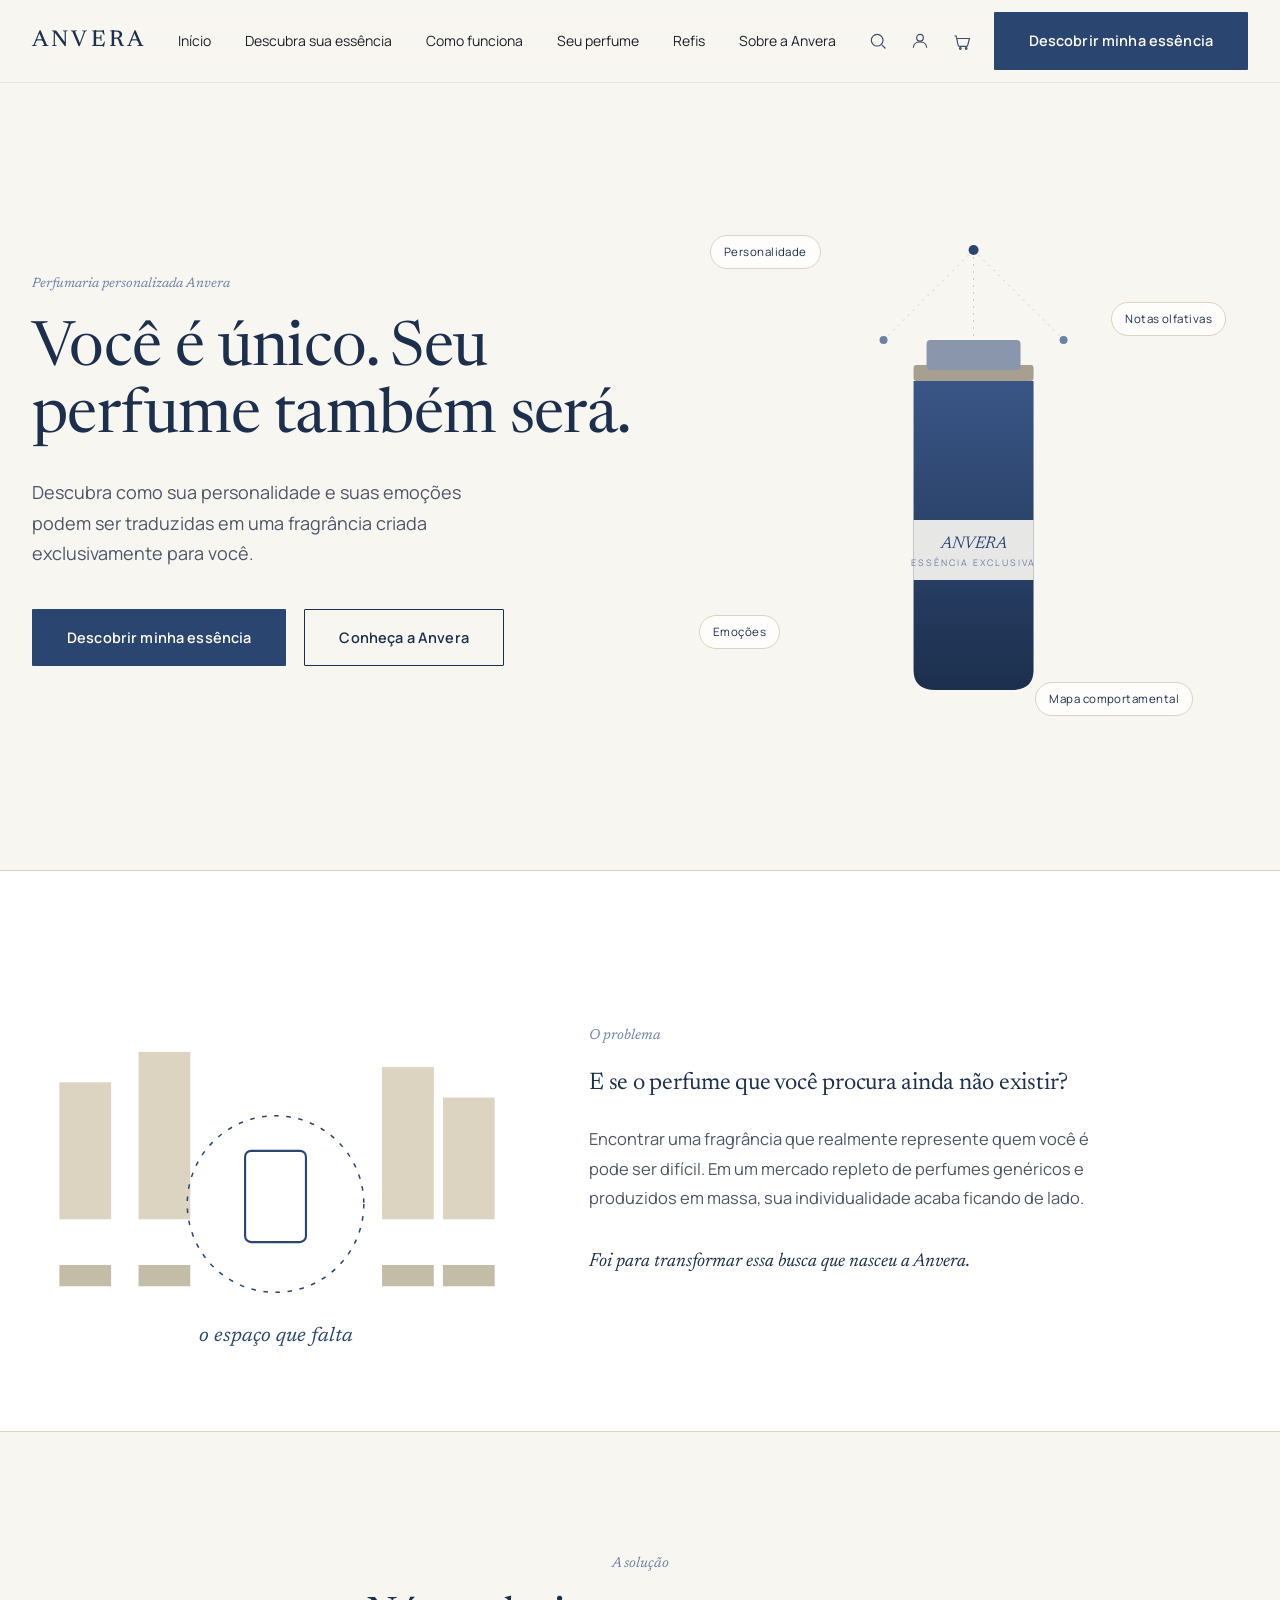
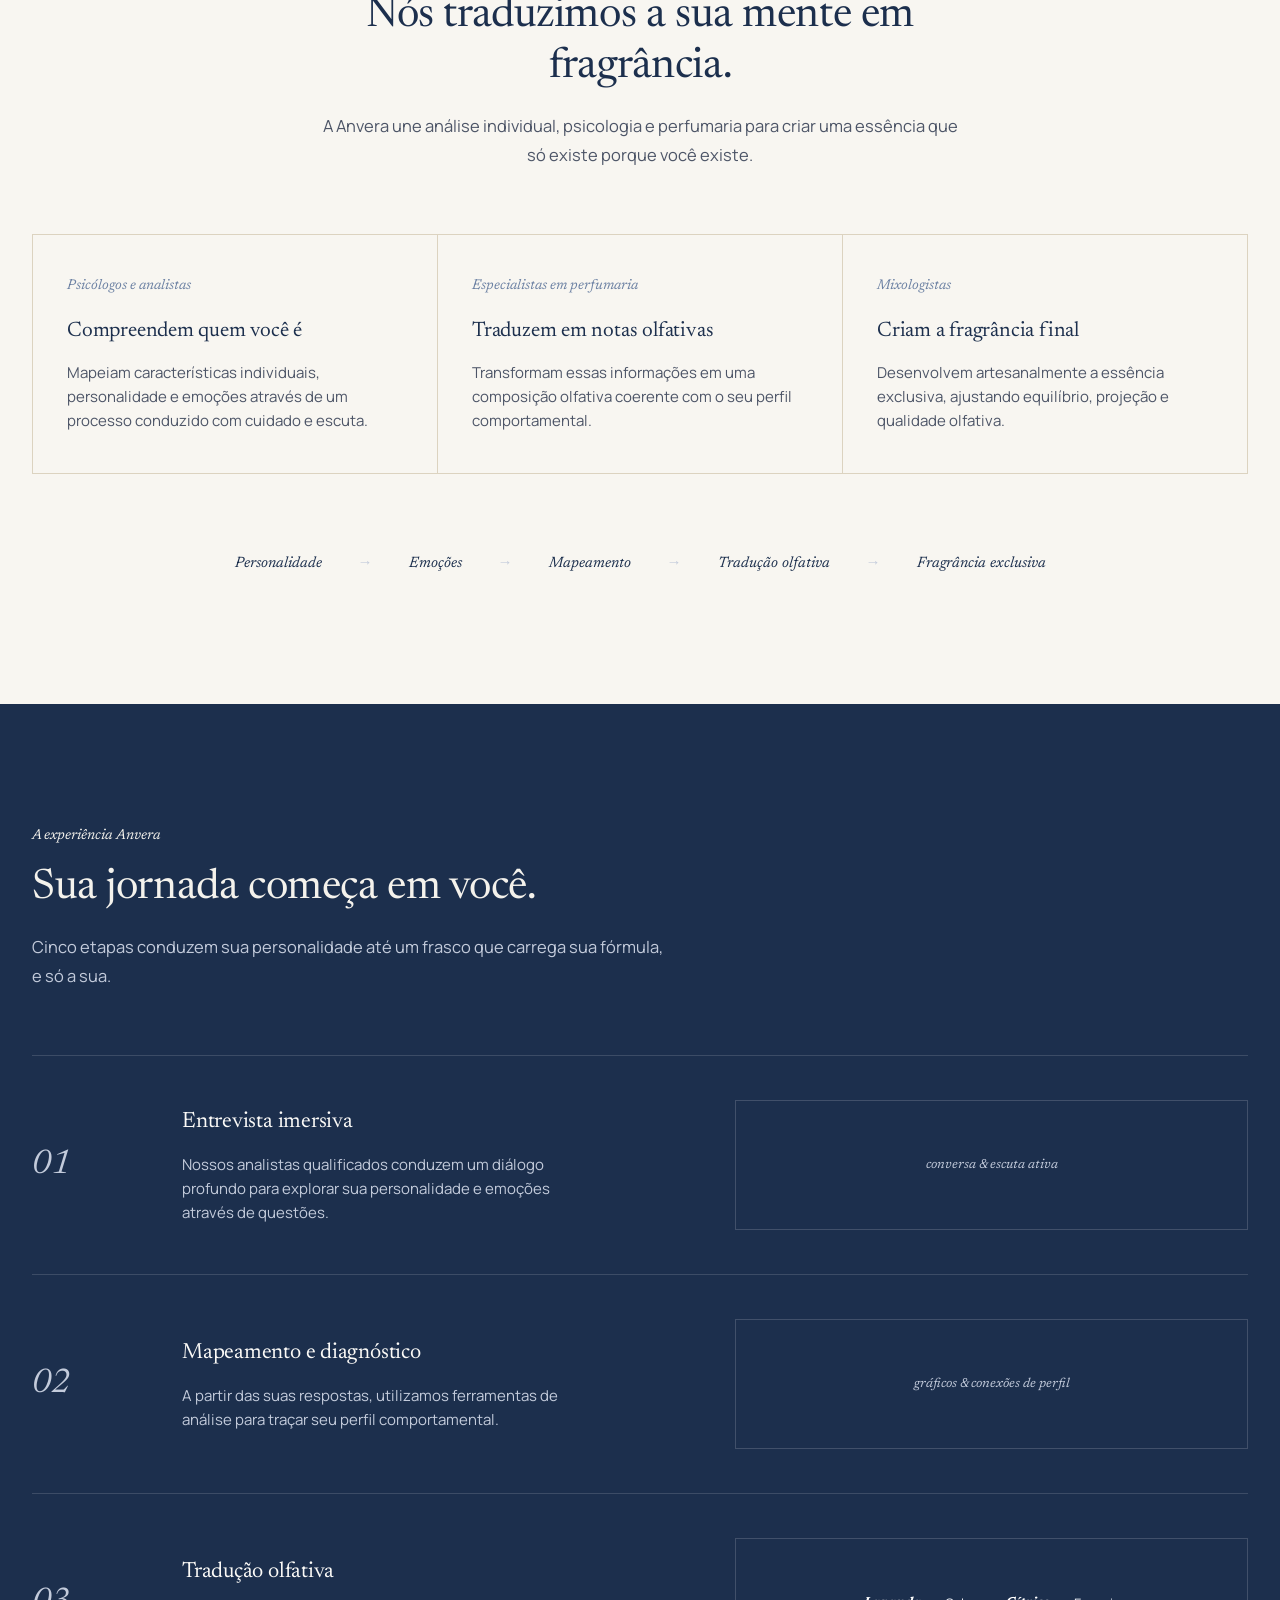
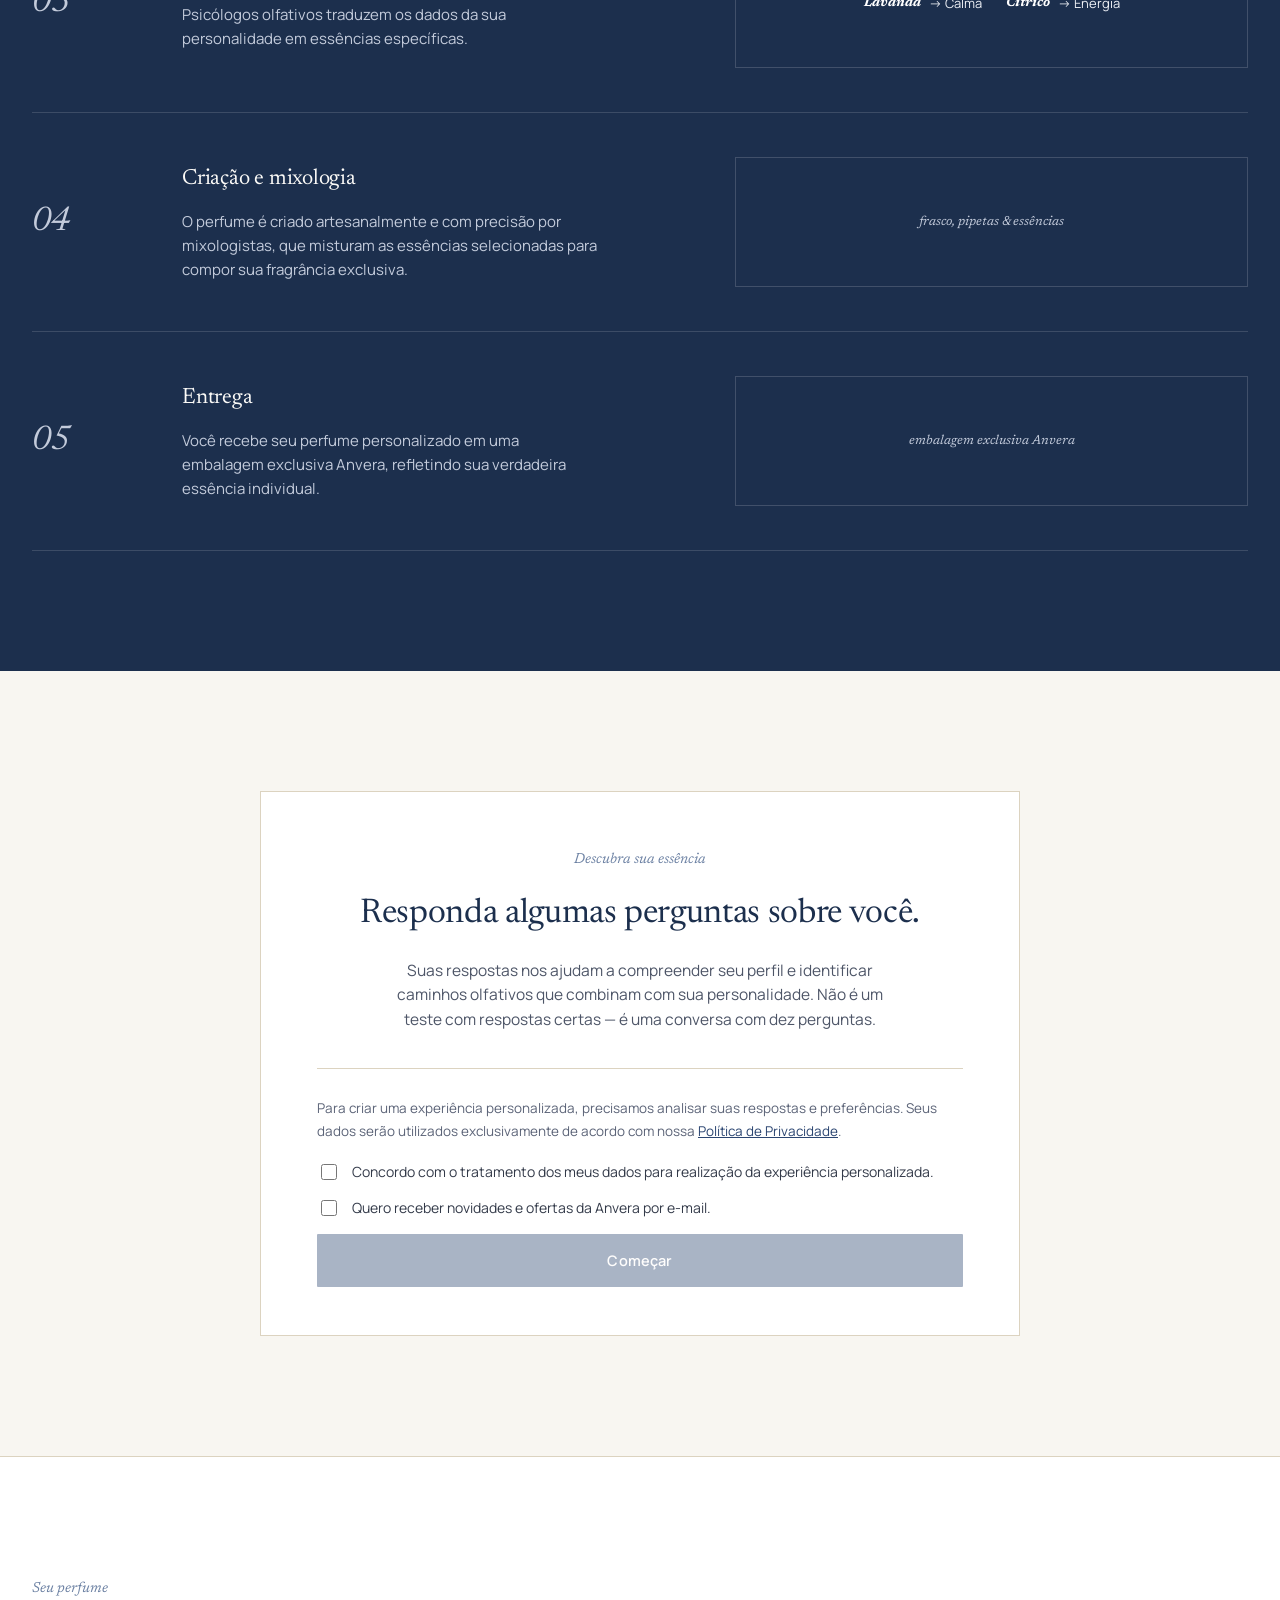
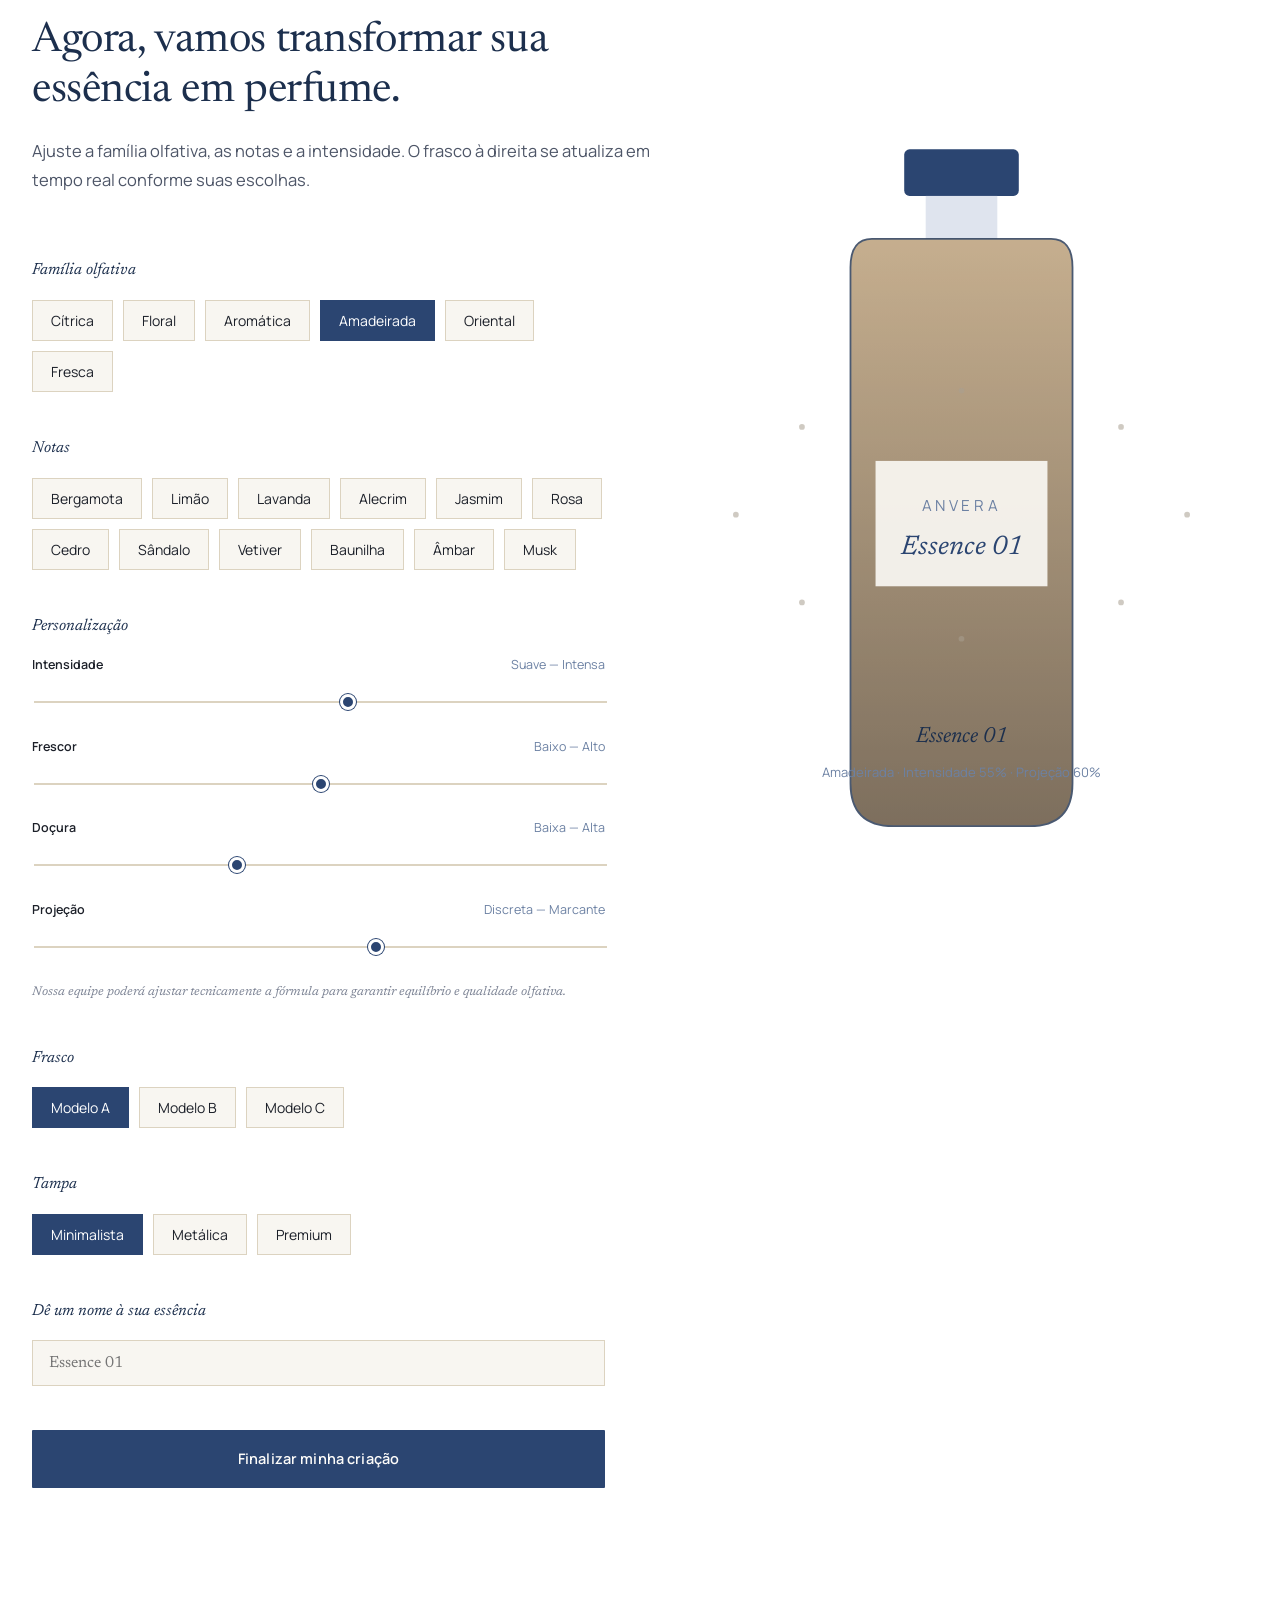
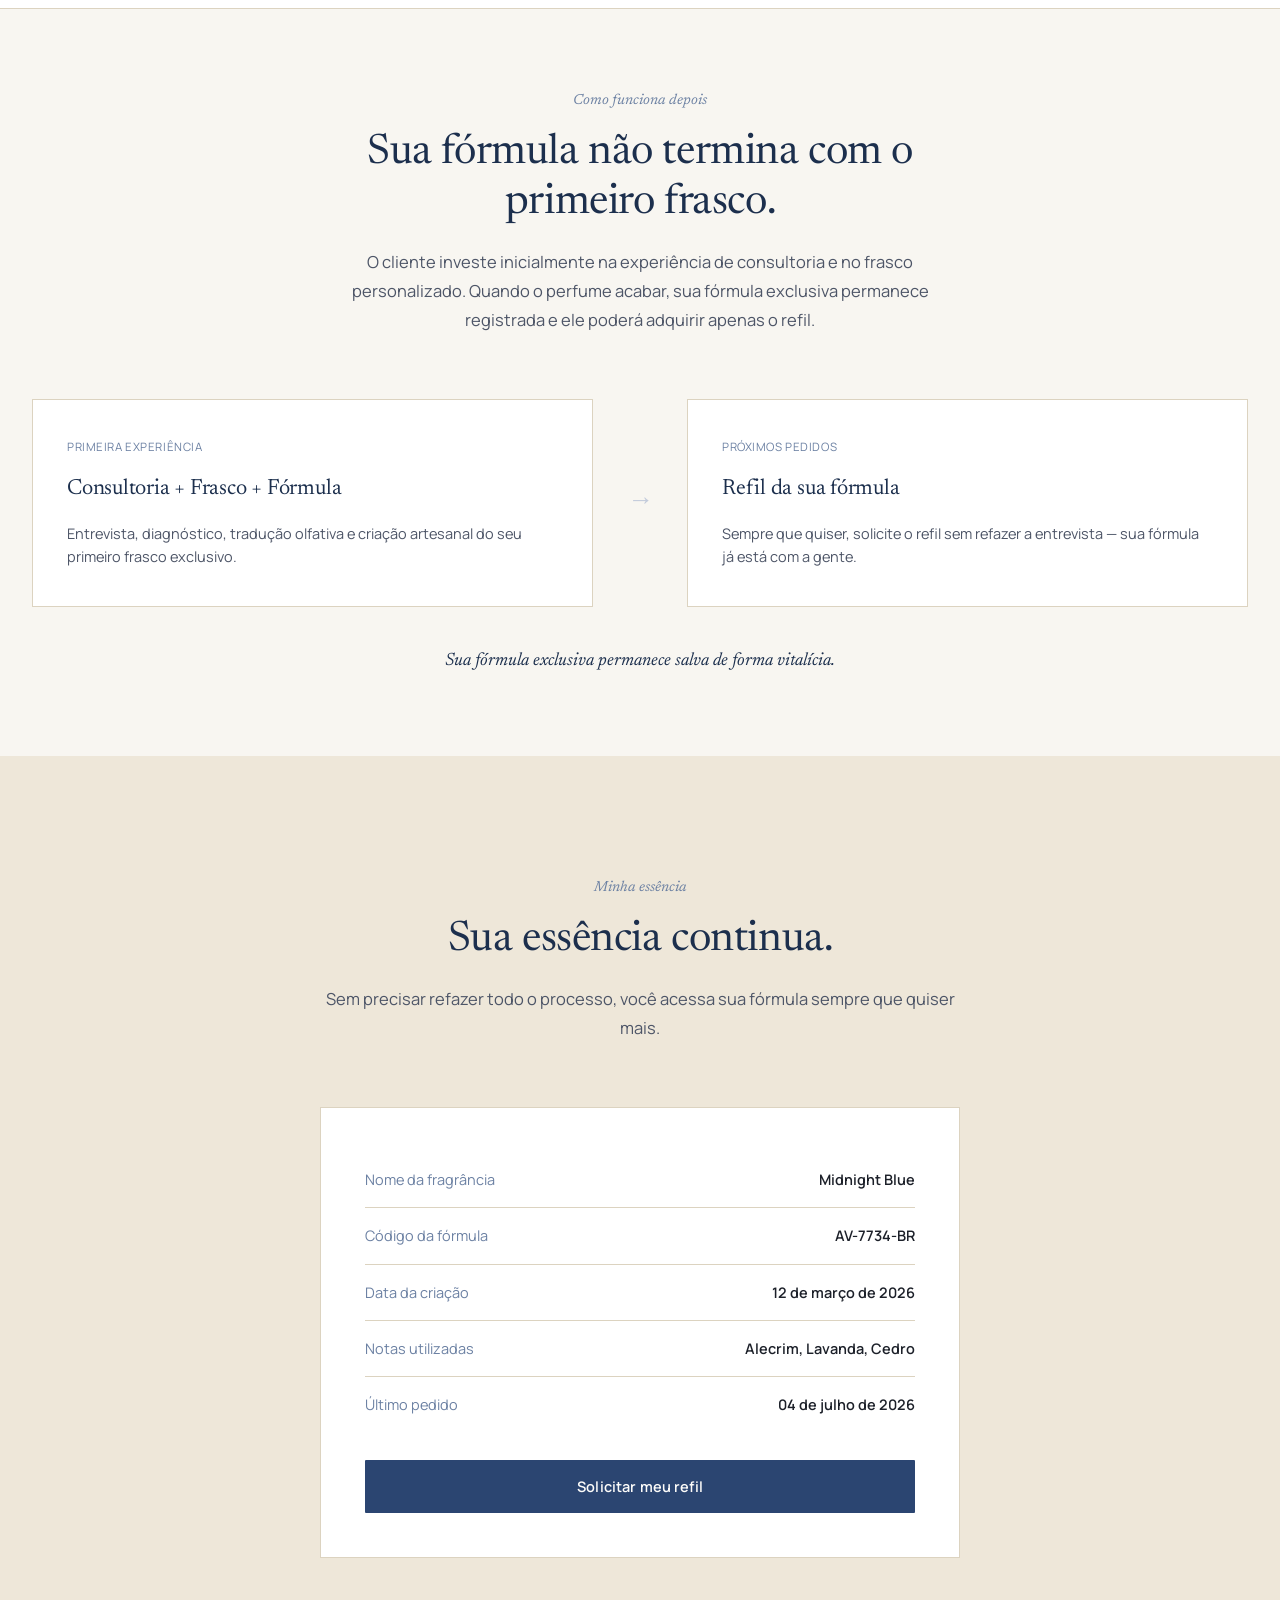
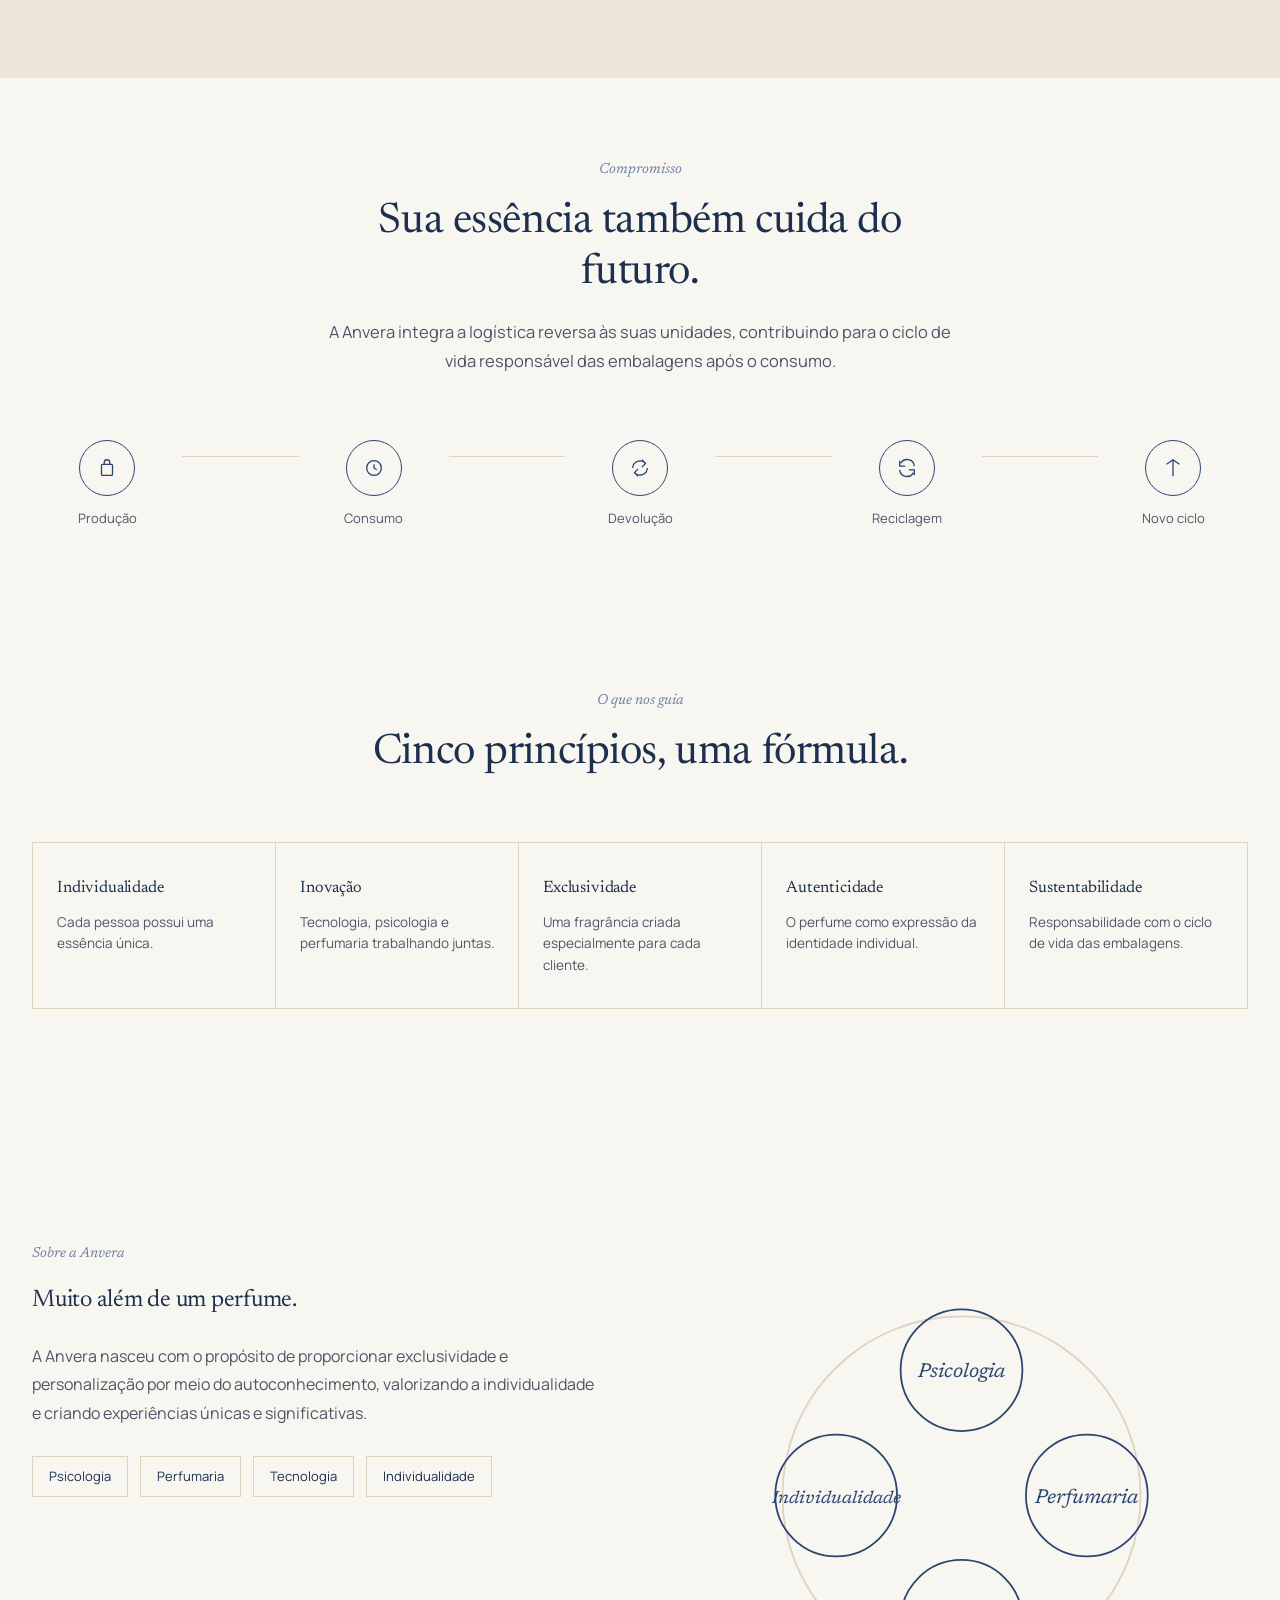
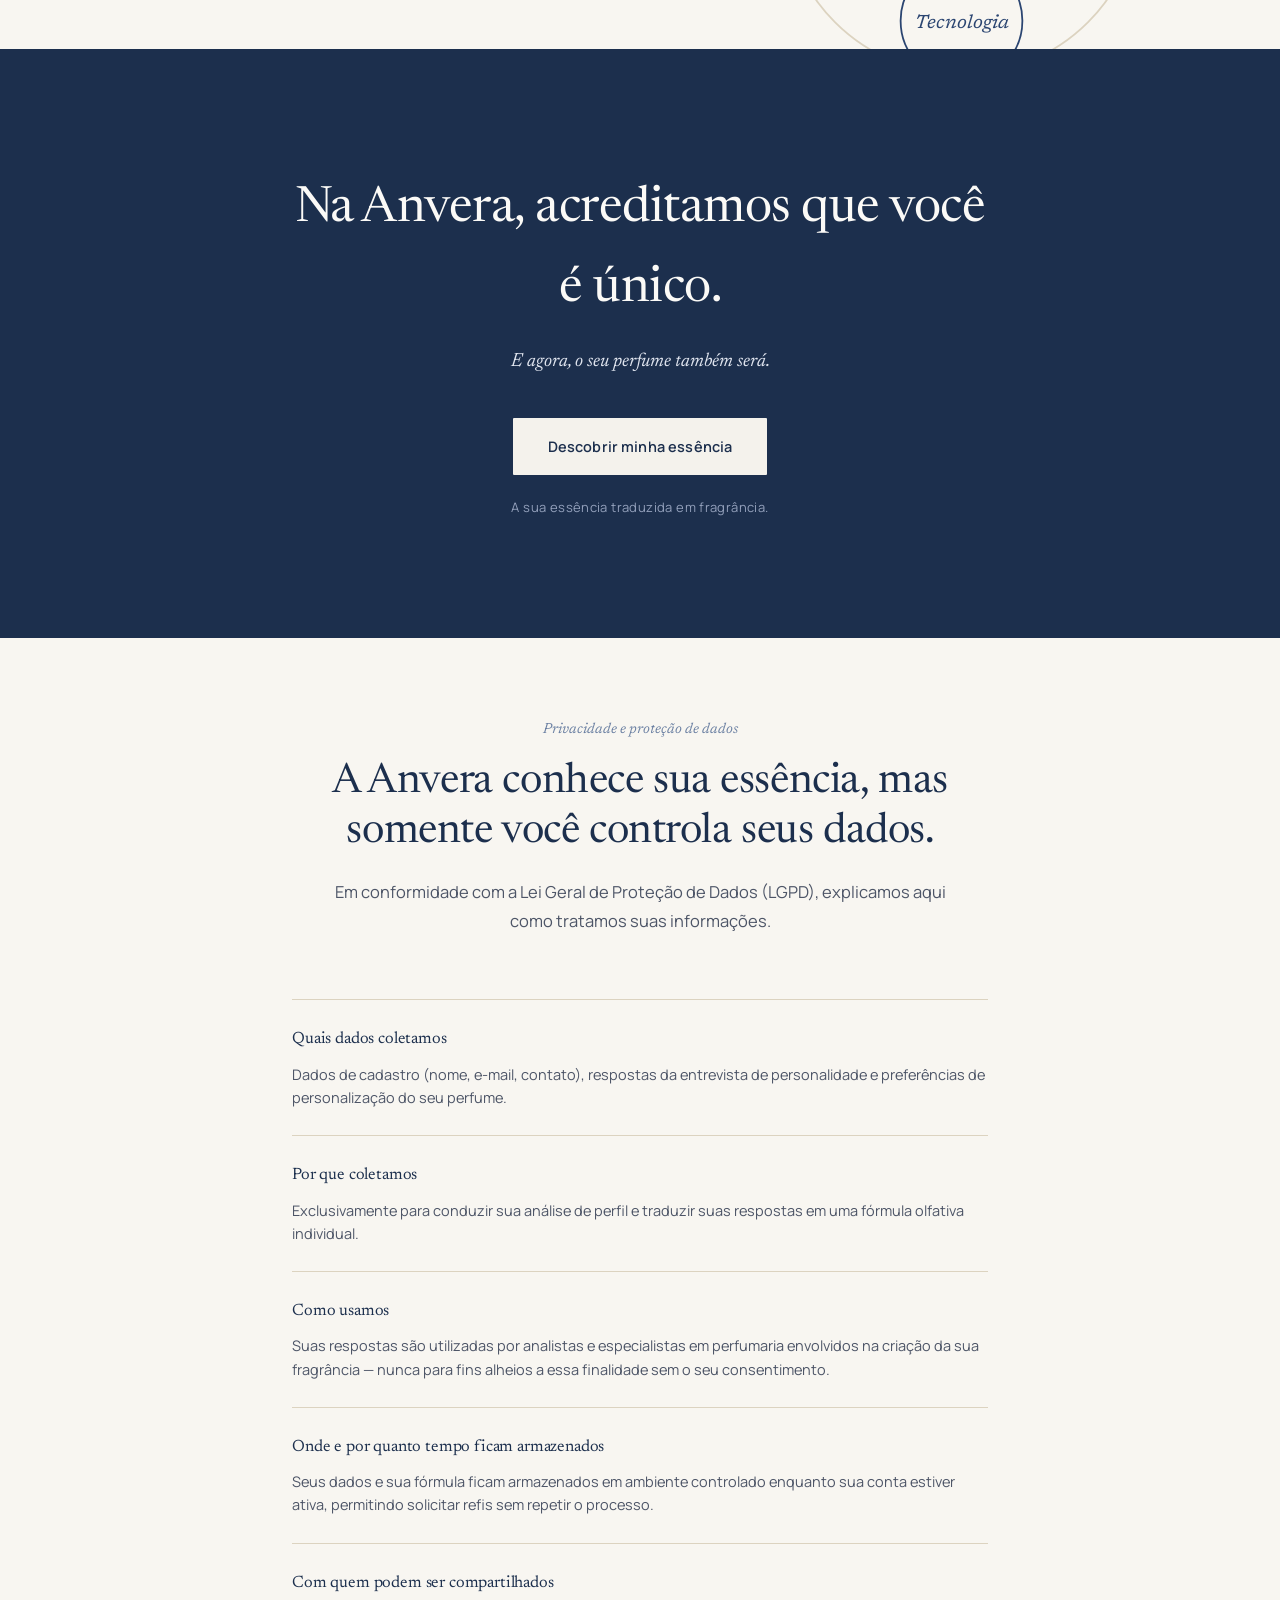
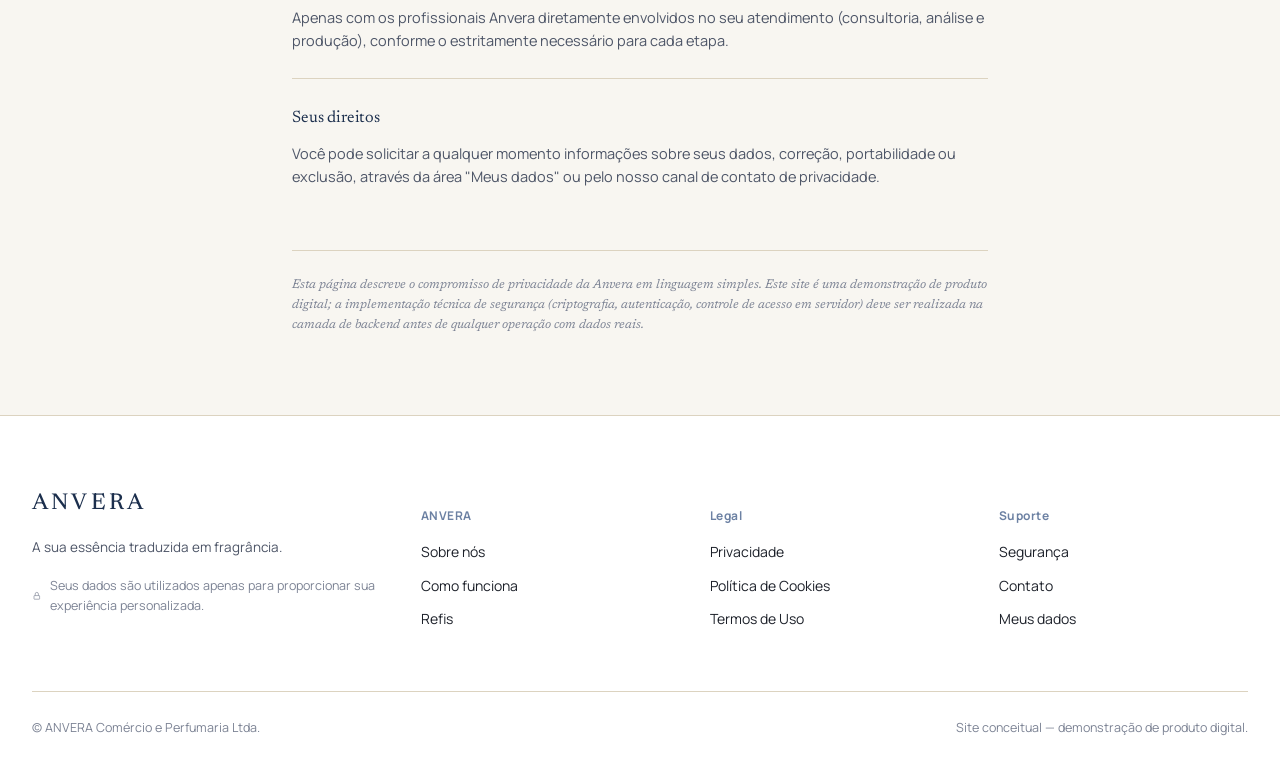
==== index.html @ 1235c454 "Rename anvera.html to index.html" ====
<!DOCTYPE html>
<html lang="pt-BR">
<head>
<meta charset="UTF-8">
<meta name="viewport" content="width=device-width, initial-scale=1.0">
<title>ANVERA — A sua essência traduzida em fragrância</title>
<meta name="description" content="Anvera une psicologia, análise comportamental, perfumaria e mixologia para criar uma fragrância exclusiva a partir de quem você é.">
<link rel="preconnect" href="https://fonts.googleapis.com">
<link rel="preconnect" href="https://fonts.gstatic.com" crossorigin>
<link href="https://fonts.googleapis.com/css2?family=Newsreader:ital,opsz,wght@0,6..72,300;0,6..72,400;0,6..72,500;1,6..72,400&family=Manrope:wght@400;500;600;700&display=swap" rel="stylesheet">
<style>
:root{
  --blue:#2b4571;
  --blue-deep:#1c2f4d;
  --blue-soft:#6c81a3;
  --ink:#1c2029;
  --paper:#f8f6f1;
  --paper-alt:#ffffff;
  --sand:#eee7d9;
  --sand-line:#dcd3c0;
  --mist:#c3cbdb;
  --metal:#a79f8f;
  --success:#4a6b52;
  --radius-sm:2px;
  --radius-md:3px;
  --maxw:1280px;
  --serif:'Newsreader', 'Iowan Old Style', 'Palatino Linotype', serif;
  --sans:'Manrope', -apple-system, BlinkMacSystemFont, 'Segoe UI', sans-serif;
}
*,*::before,*::after{box-sizing:border-box;}
html{scroll-behavior:smooth;}
@media (prefers-reduced-motion: reduce){
  html{scroll-behavior:auto;}
  *,*::before,*::after{animation-duration:.01ms !important; animation-iteration-count:1 !important; transition-duration:.01ms !important;}
}
body{
  margin:0;
  font-family:var(--sans);
  color:var(--ink);
  background:var(--paper);
  -webkit-font-smoothing:antialiased;
  line-height:1.6;
}
h1,h2,h3,h4{
  font-family:var(--serif);
  font-weight:400;
  margin:0;
  color:var(--blue-deep);
  letter-spacing:-0.01em;
}
p{margin:0;}
img,svg{display:block;max-width:100%;}
a{color:inherit;text-decoration:none;}
button{font-family:inherit;cursor:pointer;}
input,select{font-family:inherit;}
.container{
  max-width:var(--maxw);
  margin:0 auto;
  padding:0 32px;
}
.section{
  padding:120px 0;
  position:relative;
}
.section-tight{padding:80px 0;}
@media (max-width:900px){
  .section{padding:80px 0;}
  .container{padding:0 22px;}
}

/* ---------- Buttons ---------- */
.btn{
  display:inline-flex;
  align-items:center;
  justify-content:center;
  gap:10px;
  padding:16px 34px;
  font-size:14.5px;
  font-weight:600;
  letter-spacing:.01em;
  border-radius:1px;
  border:1px solid transparent;
  cursor:pointer;
  transition:background .35s ease, color .35s ease, border-color .35s ease, transform .2s ease;
  white-space:nowrap;
}
.btn:active{transform:scale(.98);}
.btn-primary{
  background:var(--blue);
  color:#fdfcfa;
}
.btn-primary:hover{background:var(--blue-deep);}
.btn-outline{
  background:transparent;
  color:var(--blue-deep);
  border-color:var(--blue-deep);
}
.btn-outline:hover{background:var(--blue-deep); color:#fdfcfa;}
.btn-quiet{
  background:transparent;
  color:var(--blue-soft);
  padding:16px 8px;
  text-decoration:underline;
  text-underline-offset:4px;
  text-decoration-color:var(--mist);
}
.btn-quiet:hover{color:var(--blue-deep);}
.btn[disabled]{opacity:.4; cursor:not-allowed;}
.btn-block{width:100%;}

/* ---------- Header ---------- */
header.site{
  position:fixed;
  top:0; left:0; right:0;
  z-index:500;
  background:rgba(248,246,241,.86);
  backdrop-filter:blur(14px) saturate(140%);
  border-bottom:1px solid rgba(43,69,113,.1);
  transition:background .4s ease;
}
.header-inner{
  max-width:var(--maxw);
  margin:0 auto;
  padding:0 32px;
  height:82px;
  display:flex;
  align-items:center;
  justify-content:space-between;
}
.logo{
  font-family:var(--serif);
  font-size:23px;
  letter-spacing:.14em;
  color:var(--blue-deep);
  font-weight:500;
}
nav.main-nav{
  display:flex;
  gap:34px;
}
nav.main-nav a{
  font-size:14px;
  color:var(--ink);
  position:relative;
  padding:6px 0;
  transition:color .25s ease;
}
nav.main-nav a:hover{color:var(--blue);}
nav.main-nav a::after{
  content:'';
  position:absolute;
  left:0; right:100%;
  bottom:0;
  height:1px;
  background:var(--blue);
  transition:right .3s ease;
}
nav.main-nav a:hover::after{right:0;}
.header-actions{
  display:flex;
  align-items:center;
  gap:22px;
}
.icon-btn{
  width:20px;height:20px;
  color:var(--blue-deep);
  opacity:.85;
  transition:opacity .25s ease;
  background:none;border:none;padding:0;
}
.icon-btn:hover{opacity:1;}
.header-cta{display:none;}
@media (min-width:1080px){ .header-cta{display:inline-flex;} }
.hamburger{
  display:none;
  flex-direction:column;
  gap:5px;
  background:none;border:none;padding:6px;
}
.hamburger span{width:22px;height:1px;background:var(--blue-deep);display:block;}
@media (max-width:1079px){
  nav.main-nav{display:none;}
  .hamburger{display:flex;}
}
.mobile-menu{
  position:fixed;
  inset:82px 0 0 0;
  background:var(--paper);
  z-index:490;
  padding:32px;
  display:none;
  flex-direction:column;
  gap:26px;
  overflow-y:auto;
}
.mobile-menu.open{display:flex;}
.mobile-menu a{font-family:var(--serif); font-size:26px; color:var(--blue-deep);}
.mobile-menu .btn{margin-top:14px;}

/* ---------- Hero ---------- */
.hero{
  padding:190px 0 120px;
  overflow:hidden;
  position:relative;
}
.hero-grid{
  display:grid;
  grid-template-columns:1.05fr .95fr;
  gap:60px;
  align-items:center;
}
.hero-eyebrow{
  font-size:13.5px;
  color:var(--blue-soft);
  margin-bottom:22px;
  font-style:italic;
  font-family:var(--serif);
}
.hero h1{
  font-size:clamp(38px,5vw,62px);
  line-height:1.08;
  color:var(--blue-deep);
  max-width:600px;
}
.hero p.sub{
  margin-top:26px;
  font-size:18px;
  color:#4d5567;
  max-width:460px;
  line-height:1.7;
}
.hero-actions{
  margin-top:40px;
  display:flex;
  gap:18px;
  flex-wrap:wrap;
}
.hero-visual{
  position:relative;
  height:560px;
  display:flex;
  align-items:center;
  justify-content:center;
}
.hero-visual svg{width:100%;height:100%;}
.floating-tag{
  position:absolute;
  font-size:11.5px;
  letter-spacing:.04em;
  color:var(--blue-deep);
  background:rgba(255,255,255,.82);
  border:1px solid var(--sand-line);
  padding:7px 13px;
  border-radius:20px;
  opacity:0;
  animation:tagIn 1s ease forwards;
}
@keyframes tagIn{ to{opacity:1;} }
.tag-1{top:8%; left:2%; animation-delay:1.1s;}
.tag-2{top:20%; right:4%; animation-delay:1.4s;}
.tag-3{bottom:18%; left:0%; animation-delay:1.7s;}
.tag-4{bottom:6%; right:10%; animation-delay:2s;}
@media (max-width:980px){
  .hero{padding:150px 0 80px;}
  .hero-grid{grid-template-columns:1fr; gap:60px;}
  .hero-visual{height:400px;order:-1;}
  .floating-tag{display:none;}
}

/* particle molecules subtle motion */
.molecule{
  animation:drift 7s ease-in-out infinite;
  transform-origin:center;
}
@keyframes drift{
  0%,100%{ transform:translateY(0) translateX(0); }
  50%{ transform:translateY(-10px) translateX(4px); }
}

/* ---------- Editorial section header ---------- */
.sec-head{
  max-width:640px;
  margin-bottom:64px;
}
.sec-head.center{margin-left:auto;margin-right:auto;text-align:center;}
.sec-kicker{
  font-family:var(--serif);
  font-style:italic;
  font-size:14.5px;
  color:var(--blue-soft);
  margin-bottom:16px;
}
.sec-head h2{
  font-size:clamp(28px,3.6vw,42px);
  line-height:1.2;
}
.sec-head p{
  margin-top:20px;
  font-size:16.5px;
  color:#4d5567;
  line-height:1.75;
}
.hr{
  height:1px;
  background:var(--sand-line);
  border:none;
  margin:0;
}

/* ---------- Problem section ---------- */
.problem{
  background:var(--paper-alt);
  border-top:1px solid var(--sand-line);
  border-bottom:1px solid var(--sand-line);
}
.problem-grid{
  display:grid;
  grid-template-columns:.85fr 1.15fr;
  gap:70px;
  align-items:center;
}
.bottle-field{
  position:relative;
  height:320px;
}
.problem-closer{
  margin-top:34px;
  font-family:var(--serif);
  font-size:19px;
  font-style:italic;
  color:var(--blue-deep);
}
@media (max-width:980px){
  .problem-grid{grid-template-columns:1fr; gap:44px;}
  .bottle-field{order:-1; height:220px;}
}

/* ---------- Solution ---------- */
.solution-cols{
  display:grid;
  grid-template-columns:repeat(3,1fr);
  gap:1px;
  background:var(--sand-line);
  border:1px solid var(--sand-line);
  margin-top:12px;
}
.solution-col{
  background:var(--paper);
  padding:40px 34px;
}
.solution-col .num{
  font-family:var(--serif);
  font-style:italic;
  color:var(--blue-soft);
  font-size:14px;
  margin-bottom:18px;
}
.solution-col h3{
  font-size:21px;
  margin-bottom:12px;
}
.solution-col p{
  font-size:15px;
  color:#4d5567;
}
.flow-strip{
  margin-top:70px;
  display:flex;
  align-items:center;
  justify-content:center;
  flex-wrap:wrap;
  gap:0;
  font-family:var(--serif);
  font-style:italic;
  font-size:15px;
  color:var(--blue-deep);
}
.flow-strip span{padding:8px 18px;}
.flow-strip .arrow{color:var(--mist); font-style:normal;}
@media (max-width:900px){
  .solution-cols{grid-template-columns:1fr;}
}

/* ---------- Journey / process ---------- */
.journey{background:var(--blue-deep); color:#eef1f6;}
.journey .sec-head h2, .journey .sec-kicker{color:#f4f2ec;}
.journey .sec-head p{color:#c3cbdb;}
.journey-steps{
  margin-top:10px;
  display:flex;
  flex-direction:column;
}
.j-step{
  display:grid;
  grid-template-columns:110px 1fr 1fr;
  gap:40px;
  padding:44px 0;
  border-top:1px solid rgba(255,255,255,.14);
  align-items:center;
}
.j-step:last-child{border-bottom:1px solid rgba(255,255,255,.14);}
.j-num{
  font-family:var(--serif);
  font-style:italic;
  font-size:34px;
  color:var(--mist);
}
.j-step h3{color:#fbfaf7; font-size:22px; margin-bottom:12px;}
.j-step p{color:#c3cbdb; font-size:15px; max-width:420px;}
.j-visual{
  height:130px;
  border:1px solid rgba(255,255,255,.16);
  display:flex;
  align-items:center;
  justify-content:center;
  color:var(--mist);
  font-size:13px;
  font-style:italic;
  font-family:var(--serif);
}
.j-note-map{display:flex; gap:24px; align-items:center; justify-content:center; flex-wrap:wrap;}
.j-note-map .pair{display:flex; align-items:center; gap:8px; font-size:13px; font-style:normal; font-family:var(--sans); color:#eef1f6;}
.j-note-map .pair b{font-family:var(--serif); font-style:italic; color:#fff;}
@media (max-width:900px){
  .j-step{grid-template-columns:1fr; gap:16px;}
  .j-num{font-size:26px;}
}

/* ---------- Quiz ---------- */
.quiz-shell{
  background:var(--paper-alt);
  border:1px solid var(--sand-line);
  max-width:760px;
  margin:0 auto;
  padding:56px 56px 48px;
}
@media (max-width:700px){ .quiz-shell{padding:34px 22px;} }
.quiz-intro{text-align:center;}
.quiz-intro h2{font-size:clamp(26px,3.4vw,34px); margin-bottom:16px;}
.quiz-intro p{color:#4d5567; font-size:15.5px; max-width:520px; margin:0 auto;}
.consent-block{
  margin-top:36px;
  text-align:left;
  border-top:1px solid var(--sand-line);
  padding-top:28px;
}
.consent-note{
  font-size:13.5px;
  color:#5b6377;
  line-height:1.7;
  margin-bottom:18px;
}
.consent-row{
  display:flex;
  gap:12px;
  align-items:flex-start;
  margin-bottom:14px;
  font-size:14px;
  color:#333a49;
}
.consent-row input[type=checkbox]{
  margin-top:3px;
  width:16px;height:16px;
  accent-color:var(--blue);
  flex-shrink:0;
}
.consent-row a{text-decoration:underline; color:var(--blue);}
.quiz-progress-wrap{margin-bottom:36px;}
.quiz-progress-label{
  display:flex; justify-content:space-between;
  font-size:12.5px; color:var(--blue-soft); margin-bottom:10px;
  font-family:var(--serif); font-style:italic;
}
.quiz-progress-bar{height:2px; background:var(--sand-line); position:relative;}
.quiz-progress-bar i{
  position:absolute; left:0; top:0; bottom:0;
  background:var(--blue);
  width:0%;
  transition:width .5s ease;
}
.quiz-question h3{
  font-size:clamp(22px,2.6vw,27px);
  line-height:1.35;
  margin-bottom:30px;
}
.quiz-options{
  display:grid;
  grid-template-columns:1fr 1fr;
  gap:14px;
}
.quiz-options.cols-1{grid-template-columns:1fr;}
.q-card{
  border:1px solid var(--sand-line);
  padding:20px 22px;
  font-size:15.5px;
  color:var(--ink);
  background:var(--paper);
  transition:border-color .25s ease, background .25s ease, transform .15s ease;
  text-align:left;
}
.q-card:hover{border-color:var(--blue-soft);}
.q-card.selected{
  border-color:var(--blue);
  background:var(--blue);
  color:#fdfcfa;
}
.quiz-nav{
  display:flex;
  justify-content:space-between;
  align-items:center;
  margin-top:38px;
}
@media (max-width:560px){
  .quiz-options{grid-template-columns:1fr;}
}

/* ---------- Result ---------- */
.result-panel{
  display:none;
  max-width:900px;
  margin:0 auto;
}
.result-panel.show{display:block;}
.result-top{
  text-align:center;
  margin-bottom:56px;
}
.result-top .sec-kicker{margin-bottom:10px;}
.result-profile{
  font-size:clamp(30px,4vw,44px);
  color:var(--blue-deep);
}
.result-traits{
  display:flex;
  gap:10px;
  justify-content:center;
  flex-wrap:wrap;
  margin-top:20px;
}
.trait-pill{
  border:1px solid var(--sand-line);
  padding:8px 16px;
  font-size:13px;
  color:var(--blue-deep);
  border-radius:20px;
}
.result-grid{
  display:grid;
  grid-template-columns:1fr 1fr;
  gap:56px;
  align-items:start;
}
.result-family{
  font-family:var(--serif);
  font-style:italic;
  font-size:20px;
  color:var(--blue);
  margin-bottom:14px;
}
.result-just{
  font-size:15px;
  color:#4d5567;
  line-height:1.75;
}
.pyramid{
  display:flex;
  flex-direction:column;
  gap:0;
  border:1px solid var(--sand-line);
}
.pyramid-tier{
  padding:22px 24px;
  border-bottom:1px solid var(--sand-line);
}
.pyramid-tier:last-child{border-bottom:none;}
.pyramid-tier .tier-label{
  font-size:11.5px;
  letter-spacing:.06em;
  color:var(--blue-soft);
  margin-bottom:6px;
}
.pyramid-tier .tier-note{
  font-family:var(--serif);
  font-size:19px;
  color:var(--blue-deep);
}
.result-actions{
  margin-top:46px;
  display:flex;
  gap:18px;
  justify-content:center;
  flex-wrap:wrap;
}
@media (max-width:820px){
  .result-grid{grid-template-columns:1fr; gap:34px;}
}

/* ---------- Customizer ---------- */
.customizer{
  background:var(--paper-alt);
  border-top:1px solid var(--sand-line);
  border-bottom:1px solid var(--sand-line);
}
.custom-grid{
  display:grid;
  grid-template-columns:1fr 1fr;
  gap:70px;
  align-items:flex-start;
}
.custom-preview{
  position:sticky;
  top:110px;
  display:flex;
  flex-direction:column;
  align-items:center;
}
.custom-preview .bottle-stage{
  height:440px;
  width:100%;
  display:flex;
  align-items:center;
  justify-content:center;
}
.preview-caption{
  margin-top:22px;
  text-align:center;
}
.preview-caption .fname{
  font-family:var(--serif);
  font-style:italic;
  font-size:22px;
  color:var(--blue-deep);
}
.preview-caption .fmeta{
  margin-top:6px;
  font-size:13px;
  color:var(--blue-soft);
}
.custom-block{margin-bottom:44px;}
.custom-block:last-child{margin-bottom:0;}
.custom-block > label.block-title{
  display:block;
  font-family:var(--serif);
  font-style:italic;
  font-size:16px;
  color:var(--blue-deep);
  margin-bottom:16px;
}
.chip-row{
  display:flex;
  flex-wrap:wrap;
  gap:10px;
}
.chip{
  border:1px solid var(--sand-line);
  background:var(--paper);
  padding:10px 18px;
  font-size:14px;
  color:var(--ink);
  transition:all .2s ease;
  position:relative;
}
.chip:hover{border-color:var(--blue-soft);}
.chip.active{
  background:var(--blue);
  border-color:var(--blue);
  color:#fff;
}
.chip.recommended::after{
  content:'recomendado';
  position:absolute;
  top:-9px; right:8px;
  font-size:9.5px;
  background:var(--sand);
  color:var(--blue-deep);
  padding:2px 7px;
  border-radius:8px;
  letter-spacing:.02em;
}
.chip.recommended.active::after{ background:var(--paper); }
.slider-row{margin-bottom:26px;}
.slider-row:last-child{margin-bottom:0;}
.slider-labels{
  display:flex;
  justify-content:space-between;
  font-size:12.5px;
  color:var(--blue-soft);
  margin-bottom:10px;
}
.slider-labels .name{color:var(--ink); font-weight:600;}
input[type=range]{
  -webkit-appearance:none;
  width:100%;
  height:2px;
  background:var(--sand-line);
  outline:none;
}
input[type=range]::-webkit-slider-thumb{
  -webkit-appearance:none;
  width:16px;height:16px;
  border-radius:50%;
  background:var(--blue);
  border:3px solid #fff;
  box-shadow:0 0 0 1px var(--blue);
  cursor:pointer;
  margin-top:0;
}
input[type=range]::-moz-range-thumb{
  width:16px;height:16px;
  border-radius:50%;
  background:var(--blue);
  border:3px solid #fff;
  box-shadow:0 0 0 1px var(--blue);
  cursor:pointer;
}
.tech-note{
  margin-top:10px;
  font-size:12.5px;
  color:#7c8394;
  font-style:italic;
  font-family:var(--serif);
}
.name-field{
  width:100%;
  padding:14px 16px;
  border:1px solid var(--sand-line);
  background:var(--paper);
  font-size:16px;
  font-family:var(--serif);
  color:var(--blue-deep);
}
.name-field:focus{outline:none; border-color:var(--blue);}
@media (max-width:980px){
  .custom-grid{grid-template-columns:1fr; gap:46px;}
  .custom-preview{position:static;}
}

/* ---------- Final creation ---------- */
.final-panel{display:none;}
.final-panel.show{display:block;}
.final-card{
  max-width:760px;
  margin:0 auto;
  border:1px solid var(--sand-line);
  background:var(--paper-alt);
  padding:60px;
  text-align:center;
}
@media (max-width:700px){ .final-card{padding:34px 22px;} }
.final-card .tag{
  display:inline-block;
  font-size:12px;
  letter-spacing:.04em;
  color:var(--blue-soft);
  border:1px solid var(--sand-line);
  padding:6px 14px;
  border-radius:20px;
  margin-bottom:26px;
}
.final-name{
  font-size:clamp(30px,4vw,42px);
  color:var(--blue-deep);
}
.final-specs{
  margin-top:34px;
  display:grid;
  grid-template-columns:1fr 1fr;
  gap:22px;
  text-align:left;
  border-top:1px solid var(--sand-line);
  padding-top:34px;
}
.final-spec .k{font-size:11.5px; color:var(--blue-soft); letter-spacing:.04em; margin-bottom:6px;}
.final-spec .v{font-family:var(--serif); font-size:17px; color:var(--blue-deep);}

/* ---------- Business model ---------- */
.model-grid{
  display:grid;
  grid-template-columns:1fr auto 1fr;
  gap:34px;
  align-items:center;
  margin-top:20px;
}
.model-card{
  border:1px solid var(--sand-line);
  padding:38px 34px;
  background:var(--paper-alt);
}
.model-card .k{
  font-size:11.5px;
  letter-spacing:.05em;
  color:var(--blue-soft);
  margin-bottom:16px;
}
.model-card h3{font-size:22px; margin-bottom:14px;}
.model-card p{font-size:14.5px; color:#4d5567;}
.model-arrow{
  font-family:var(--serif);
  font-style:italic;
  color:var(--mist);
  font-size:26px;
  text-align:center;
}
.model-highlight{
  margin-top:40px;
  text-align:center;
  font-family:var(--serif);
  font-style:italic;
  font-size:18px;
  color:var(--blue-deep);
}
@media (max-width:900px){
  .model-grid{grid-template-columns:1fr;}
  .model-arrow{transform:rotate(90deg);}
}

/* ---------- Refill ---------- */
.refill{background:var(--sand);}
.refill-card{
  max-width:640px;
  margin:0 auto;
  background:var(--paper-alt);
  border:1px solid var(--sand-line);
  padding:44px;
}
@media (max-width:600px){ .refill-card{padding:26px;} }
.refill-row{
  display:flex;
  justify-content:space-between;
  padding:16px 0;
  border-bottom:1px solid var(--sand-line);
  font-size:14.5px;
}
.refill-row:last-of-type{border-bottom:none;}
.refill-row .k{color:var(--blue-soft);}
.refill-row .v{color:var(--ink); font-weight:600; text-align:right;}
.refill-card .btn{margin-top:28px;}

/* ---------- Sustainability ---------- */
.cycle{
  display:flex;
  justify-content:center;
  align-items:center;
  gap:0;
  flex-wrap:wrap;
  margin-top:20px;
}
.cycle-node{
  display:flex;
  flex-direction:column;
  align-items:center;
  gap:12px;
  width:150px;
  text-align:center;
}
.cycle-dot{
  width:56px;height:56px;
  border:1px solid var(--blue);
  border-radius:50%;
  display:flex; align-items:center; justify-content:center;
  color:var(--blue);
}
.cycle-node span{font-size:13px; color:#4d5567;}
.cycle-connector{
  flex:1;
  min-width:30px;
  height:1px;
  background:var(--sand-line);
  position:relative;
  top:-28px;
}
@media (max-width:900px){
  .cycle{flex-direction:column;}
  .cycle-connector{width:1px; height:30px; min-width:0;}
}

/* ---------- Values ---------- */
.values-grid{
  display:grid;
  grid-template-columns:repeat(5,1fr);
  gap:1px;
  background:var(--sand-line);
  border:1px solid var(--sand-line);
}
.value-card{
  background:var(--paper);
  padding:32px 24px;
}
.value-card h4{font-size:16.5px; margin-bottom:10px;}
.value-card p{font-size:13.5px; color:#4d5567;}
@media (max-width:980px){
  .values-grid{grid-template-columns:repeat(2,1fr);}
}
@media (max-width:560px){
  .values-grid{grid-template-columns:1fr;}
}

/* ---------- About ---------- */
.about{
  display:grid;
  grid-template-columns:1fr 1fr;
  gap:70px;
  align-items:center;
}
.about-pillars{
  display:flex;
  flex-wrap:wrap;
  gap:12px;
  margin-top:28px;
}
.pillar{
  border:1px solid var(--sand-line);
  padding:9px 16px;
  font-size:13px;
  color:var(--blue-deep);
}
@media (max-width:900px){ .about{grid-template-columns:1fr; gap:36px;} }

/* ---------- Final CTA ---------- */
.final-cta{
  background:var(--blue-deep);
  color:#f4f2ec;
  text-align:center;
}
.final-cta h2{color:#fbfaf7; font-size:clamp(30px,4.4vw,50px); max-width:720px; margin:0 auto;}
.final-cta .lead{
  margin-top:18px;
  font-family:var(--serif);
  font-style:italic;
  font-size:19px;
  color:#dfe4ee;
}
.final-cta .btn-primary{margin-top:40px; background:#f4f2ec; color:var(--blue-deep);}
.final-cta .btn-primary:hover{background:#fff;}
.final-cta .tagline{margin-top:22px; font-size:13px; color:#93a0bb; letter-spacing:.03em;}

/* ---------- Footer ---------- */
footer.site{
  background:var(--paper-alt);
  border-top:1px solid var(--sand-line);
  padding:70px 0 30px;
}
.footer-grid{
  display:grid;
  grid-template-columns:1.4fr 1fr 1fr 1fr;
  gap:40px;
  padding-bottom:50px;
}
.footer-brand .logo{margin-bottom:14px;}
.footer-brand p{font-size:13.5px; color:#4d5567; max-width:260px;}
.footer-col h5{
  font-size:12px;
  letter-spacing:.04em;
  color:var(--blue-soft);
  margin-bottom:16px;
}
.footer-col a{
  display:block;
  font-size:14px;
  color:var(--ink);
  margin-bottom:11px;
}
.footer-col a:hover{color:var(--blue);}
.footer-bottom{
  border-top:1px solid var(--sand-line);
  padding-top:26px;
  display:flex;
  justify-content:space-between;
  flex-wrap:wrap;
  gap:12px;
  font-size:12.5px;
  color:#7c8394;
}
.trust-line{
  display:flex;
  align-items:center;
  gap:8px;
}
@media (max-width:900px){
  .footer-grid{grid-template-columns:1fr 1fr; gap:34px;}
}

/* ---------- Privacy page section ---------- */
.privacy-block{
  max-width:760px;
  margin:0 auto;
}
.privacy-item{
  padding:26px 0;
  border-top:1px solid var(--sand-line);
}
.privacy-item:last-child{border-bottom:1px solid var(--sand-line);}
.privacy-item h4{font-size:16.5px; margin-bottom:10px; color:var(--blue-deep);}
.privacy-item p{font-size:14.5px; color:#4d5567;}
.privacy-disclaimer-note{
  margin-top:36px;
  font-size:12.5px;
  color:#7c8394;
  font-style:italic;
  font-family:var(--serif);
  border-top:1px solid var(--sand-line);
  padding-top:24px;
}

/* utility */
.mt-lg{margin-top:64px;}
.visually-hidden{position:absolute; width:1px;height:1px; overflow:hidden; clip:rect(0 0 0 0);}
:focus-visible{outline:2px solid var(--blue); outline-offset:3px;}
</style>
</head>
<body>

<!-- ================= HEADER ================= -->
<header class="site">
  <div class="header-inner">
    <a href="#inicio" class="logo">ANVERA</a>
    <nav class="main-nav">
      <a href="#inicio">Início</a>
      <a href="#descubra">Descubra sua essência</a>
      <a href="#como-funciona">Como funciona</a>
      <a href="#seu-perfume">Seu perfume</a>
      <a href="#refis">Refis</a>
      <a href="#sobre">Sobre a Anvera</a>
    </nav>
    <div class="header-actions">
      <button class="icon-btn" aria-label="Pesquisar">
        <svg viewBox="0 0 24 24" fill="none" stroke="currentColor" stroke-width="1.4"><circle cx="11" cy="11" r="7"/><line x1="21" y1="21" x2="16.6" y2="16.6"/></svg>
      </button>
      <button class="icon-btn" aria-label="Minha conta">
        <svg viewBox="0 0 24 24" fill="none" stroke="currentColor" stroke-width="1.4"><circle cx="12" cy="8" r="4"/><path d="M4 20c0-4.4 3.6-7 8-7s8 2.6 8 7"/></svg>
      </button>
      <button class="icon-btn" aria-label="Carrinho">
        <svg viewBox="0 0 24 24" fill="none" stroke="currentColor" stroke-width="1.4"><path d="M3 6h2l2.4 11.2a1.5 1.5 0 001.5 1.2h8.4a1.5 1.5 0 001.5-1.2L21 9H6"/><circle cx="10" cy="21" r="1"/><circle cx="17" cy="21" r="1"/></svg>
      </button>
      <a href="#descubra" class="btn btn-primary header-cta">Descobrir minha essência</a>
      <button class="hamburger" id="hamburgerBtn" aria-label="Abrir menu">
        <span></span><span></span><span></span>
      </button>
    </div>
  </div>
  <div class="mobile-menu" id="mobileMenu">
    <a href="#inicio">Início</a>
    <a href="#descubra">Descubra sua essência</a>
    <a href="#como-funciona">Como funciona</a>
    <a href="#seu-perfume">Seu perfume</a>
    <a href="#refis">Refis</a>
    <a href="#sobre">Sobre a Anvera</a>
    <a href="#descubra" class="btn btn-primary btn-block">Descobrir minha essência</a>
  </div>
</header>

<main>

<!-- ================= HERO ================= -->
<section class="hero" id="inicio">
  <div class="container hero-grid">
    <div>
      <div class="hero-eyebrow">Perfumaria personalizada Anvera</div>
      <h1>Você é único. Seu perfume também será.</h1>
      <p class="sub">Descubra como sua personalidade e suas emoções podem ser traduzidas em uma fragrância criada exclusivamente para você.</p>
      <div class="hero-actions">
        <a href="#descubra" class="btn btn-primary">Descobrir minha essência</a>
        <a href="#sobre" class="btn btn-outline">Conheça a Anvera</a>
      </div>
    </div>
    <div class="hero-visual">
      <svg viewBox="0 0 420 560" fill="none" xmlns="http://www.w3.org/2000/svg">
        <defs>
          <linearGradient id="bottleGrad" x1="0" y1="0" x2="0" y2="1">
            <stop offset="0%" stop-color="#3a5686"/>
            <stop offset="100%" stop-color="#1c2f4d"/>
          </linearGradient>
        </defs>
        <line x1="210" y1="60" x2="210" y2="160" stroke="#c3cbdb" stroke-width="1" stroke-dasharray="2 5" class="molecule"/>
        <line x1="210" y1="60" x2="120" y2="150" stroke="#c3cbdb" stroke-width="1" stroke-dasharray="2 5" class="molecule"/>
        <line x1="210" y1="60" x2="300" y2="150" stroke="#c3cbdb" stroke-width="1" stroke-dasharray="2 5" class="molecule"/>
        <circle cx="210" cy="60" r="5" fill="#2b4571" class="molecule" style="animation-delay:.2s"/>
        <circle cx="120" cy="150" r="4" fill="#6c81a3" class="molecule" style="animation-delay:.6s"/>
        <circle cx="300" cy="150" r="4" fill="#6c81a3" class="molecule" style="animation-delay:1s"/>
        <rect x="150" y="175" width="120" height="16" rx="3" fill="#a79f8f"/>
        <rect x="163" y="150" width="94" height="30" rx="4" fill="#8a96ac"/>
        <path d="M150 191 L150 480 Q150 500 172 500 L248 500 Q270 500 270 480 L270 191 Z" fill="url(#bottleGrad)"/>
        <rect x="150" y="330" width="120" height="60" fill="#f8f6f1" opacity=".92"/>
        <text x="210" y="358" text-anchor="middle" font-family="Newsreader, serif" font-style="italic" font-size="17" fill="#2b4571">ANVERA</text>
        <text x="210" y="376" text-anchor="middle" font-family="Manrope, sans-serif" font-size="9" letter-spacing="2" fill="#6c81a3">ESSÊNCIA EXCLUSIVA</text>
      </svg>
      <span class="floating-tag tag-1">Personalidade</span>
      <span class="floating-tag tag-2">Notas olfativas</span>
      <span class="floating-tag tag-3">Emoções</span>
      <span class="floating-tag tag-4">Mapa comportamental</span>
    </div>
  </div>
</section>

<!-- ================= PROBLEMA ================= -->
<section class="section problem">
  <div class="container problem-grid">
    <div class="bottle-field">
      <svg viewBox="0 0 320 320" fill="none" xmlns="http://www.w3.org/2000/svg">
        <rect x="18" y="60" width="34" height="90" fill="#dcd3c0"/>
        <rect x="70" y="40" width="34" height="110" fill="#dcd3c0"/>
        <rect x="230" y="50" width="34" height="100" fill="#dcd3c0"/>
        <rect x="270" y="70" width="34" height="80" fill="#dcd3c0"/>
        <rect x="18" y="180" width="34" height="14" fill="#c3bda8"/>
        <rect x="70" y="180" width="34" height="14" fill="#c3bda8"/>
        <rect x="230" y="180" width="34" height="14" fill="#c3bda8"/>
        <rect x="270" y="180" width="34" height="14" fill="#c3bda8"/>
        <circle cx="160" cy="140" r="58" fill="none" stroke="#2b4571" stroke-width="1" stroke-dasharray="3 5"/>
        <rect x="140" y="105" width="40" height="60" rx="4" fill="none" stroke="#2b4571" stroke-width="1.4"/>
        <text x="160" y="230" text-anchor="middle" font-family="Newsreader, serif" font-style="italic" font-size="13" fill="#2b4571">o espaço que falta</text>
      </svg>
    </div>
    <div>
      <div class="sec-kicker">O problema</div>
      <h2>E se o perfume que você procura ainda não existir?</h2>
      <p style="margin-top:22px;font-size:16.5px;color:#4d5567;line-height:1.8;max-width:520px;">Encontrar uma fragrância que realmente represente quem você é pode ser difícil. Em um mercado repleto de perfumes genéricos e produzidos em massa, sua individualidade acaba ficando de lado.</p>
      <p class="problem-closer">Foi para transformar essa busca que nasceu a Anvera.</p>
    </div>
  </div>
</section>

<!-- ================= SOLUÇÃO ================= -->
<section class="section" id="solucao">
  <div class="container">
    <div class="sec-head center">
      <div class="sec-kicker">A solução</div>
      <h2>Nós traduzimos a sua mente em fragrância.</h2>
      <p>A Anvera une análise individual, psicologia e perfumaria para criar uma essência que só existe porque você existe.</p>
    </div>
    <div class="solution-cols">
      <div class="solution-col">
        <div class="num">Psicólogos e analistas</div>
        <h3>Compreendem quem você é</h3>
        <p>Mapeiam características individuais, personalidade e emoções através de um processo conduzido com cuidado e escuta.</p>
      </div>
      <div class="solution-col">
        <div class="num">Especialistas em perfumaria</div>
        <h3>Traduzem em notas olfativas</h3>
        <p>Transformam essas informações em uma composição olfativa coerente com o seu perfil comportamental.</p>
      </div>
      <div class="solution-col">
        <div class="num">Mixologistas</div>
        <h3>Criam a fragrância final</h3>
        <p>Desenvolvem artesanalmente a essência exclusiva, ajustando equilíbrio, projeção e qualidade olfativa.</p>
      </div>
    </div>
    <div class="flow-strip">
      <span>Personalidade</span><span class="arrow">→</span><span>Emoções</span><span class="arrow">→</span><span>Mapeamento</span><span class="arrow">→</span><span>Tradução olfativa</span><span class="arrow">→</span><span>Fragrância exclusiva</span>
    </div>
  </div>
</section>

<!-- ================= JORNADA / COMO FUNCIONA ================= -->
<section class="section journey" id="como-funciona">
  <div class="container">
    <div class="sec-head">
      <div class="sec-kicker">A experiência Anvera</div>
      <h2>Sua jornada começa em você.</h2>
      <p>Cinco etapas conduzem sua personalidade até um frasco que carrega sua fórmula, e só a sua.</p>
    </div>
    <div class="journey-steps">
      <div class="j-step">
        <div class="j-num">01</div>
        <div>
          <h3>Entrevista imersiva</h3>
          <p>Nossos analistas qualificados conduzem um diálogo profundo para explorar sua personalidade e emoções através de questões.</p>
        </div>
        <div class="j-visual">conversa &amp; escuta ativa</div>
      </div>
      <div class="j-step">
        <div class="j-num">02</div>
        <div>
          <h3>Mapeamento e diagnóstico</h3>
          <p>A partir das suas respostas, utilizamos ferramentas de análise para traçar seu perfil comportamental.</p>
        </div>
        <div class="j-visual">gráficos &amp; conexões de perfil</div>
      </div>
      <div class="j-step">
        <div class="j-num">03</div>
        <div>
          <h3>Tradução olfativa</h3>
          <p>Psicólogos olfativos traduzem os dados da sua personalidade em essências específicas.</p>
        </div>
        <div class="j-visual">
          <div class="j-note-map">
            <div class="pair"><b>Lavanda</b> → Calma</div>
            <div class="pair"><b>Cítrico</b> → Energia</div>
          </div>
        </div>
      </div>
      <div class="j-step">
        <div class="j-num">04</div>
        <div>
          <h3>Criação e mixologia</h3>
          <p>O perfume é criado artesanalmente e com precisão por mixologistas, que misturam as essências selecionadas para compor sua fragrância exclusiva.</p>
        </div>
        <div class="j-visual">frasco, pipetas &amp; essências</div>
      </div>
      <div class="j-step">
        <div class="j-num">05</div>
        <div>
          <h3>Entrega</h3>
          <p>Você recebe seu perfume personalizado em uma embalagem exclusiva Anvera, refletindo sua verdadeira essência individual.</p>
        </div>
        <div class="j-visual">embalagem exclusiva Anvera</div>
      </div>
    </div>
  </div>
</section>

<!-- ================= QUIZ / DESCOBERTA ================= -->
<section class="section" id="descubra">
  <div class="container">
    <div class="quiz-shell" id="quizShell">

      <!-- Consentimento + intro -->
      <div id="quizIntro">
        <div class="quiz-intro">
          <div class="sec-kicker">Descubra sua essência</div>
          <h2>Responda algumas perguntas sobre você.</h2>
          <p>Suas respostas nos ajudam a compreender seu perfil e identificar caminhos olfativos que combinam com sua personalidade. Não é um teste com respostas certas — é uma conversa com dez perguntas.</p>
        </div>
        <div class="consent-block">
          <p class="consent-note">Para criar uma experiência personalizada, precisamos analisar suas respostas e preferências. Seus dados serão utilizados exclusivamente de acordo com nossa <a href="#privacidade" style="text-decoration:underline;color:var(--blue);">Política de Privacidade</a>.</p>
          <label class="consent-row">
            <input type="checkbox" id="consentRequired">
            <span>Concordo com o tratamento dos meus dados para realização da experiência personalizada.</span>
          </label>
          <label class="consent-row">
            <input type="checkbox" id="consentOptional">
            <span>Quero receber novidades e ofertas da Anvera por e-mail.</span>
          </label>
          <button class="btn btn-primary btn-block" id="startQuizBtn" disabled>Começar</button>
        </div>
      </div>

      <!-- Perguntas -->
      <div id="quizQuestions" style="display:none;">
        <div class="quiz-progress-wrap">
          <div class="quiz-progress-label">
            <span id="qLabel">Pergunta 1 de 10</span>
            <span>Descoberta em andamento</span>
          </div>
          <div class="quiz-progress-bar"><i id="qProgressFill"></i></div>
        </div>
        <div class="quiz-question">
          <h3 id="qText"></h3>
          <div class="quiz-options" id="qOptions"></div>
        </div>
        <div class="quiz-nav">
          <button class="btn-quiet" id="qBackBtn">Voltar</button>
          <span></span>
        </div>
      </div>

    </div>

    <!-- Resultado -->
    <div class="result-panel mt-lg" id="resultPanel">
      <div class="result-top">
        <div class="sec-kicker">Sua essência</div>
        <h2 class="result-profile" id="resultProfileName">—</h2>
        <div class="result-traits" id="resultTraits"></div>
      </div>
      <div class="result-grid">
        <div>
          <div class="result-family" id="resultFamily">—</div>
          <p class="result-just" id="resultJustification"></p>
          <p style="margin-top:24px;font-size:12px;color:#8a91a1;font-style:italic;font-family:var(--serif);">O resultado apresentado tem finalidade de personalização da experiência olfativa e não constitui diagnóstico psicológico ou médico.</p>
        </div>
        <div class="pyramid">
          <div class="pyramid-tier"><div class="tier-label">SAÍDA</div><div class="tier-note" id="resultTop"></div></div>
          <div class="pyramid-tier"><div class="tier-label">CORAÇÃO</div><div class="tier-note" id="resultHeart"></div></div>
          <div class="pyramid-tier"><div class="tier-label">FUNDO</div><div class="tier-note" id="resultBase"></div></div>
        </div>
      </div>
      <div class="result-actions">
        <a href="#seu-perfume" class="btn btn-primary" id="goCustomizeBtn">Criar minha fragrância</a>
        <button class="btn btn-outline" id="retakeBtn">Refazer análise</button>
      </div>
    </div>
  </div>
</section>

<!-- ================= CUSTOMIZADOR ================= -->
<section class="section customizer" id="seu-perfume">
  <div class="container">
    <div class="sec-head">
      <div class="sec-kicker">Seu perfume</div>
      <h2>Agora, vamos transformar sua essência em perfume.</h2>
      <p>Ajuste a família olfativa, as notas e a intensidade. O frasco à direita se atualiza em tempo real conforme suas escolhas.</p>
    </div>

    <div class="custom-grid">
      <!-- ESQUERDA: configurações -->
      <div>
        <div class="custom-block">
          <label class="block-title">Família olfativa</label>
          <div class="chip-row" id="familyChips"></div>
        </div>

        <div class="custom-block">
          <label class="block-title">Notas</label>
          <div class="chip-row" id="notesChips"></div>
        </div>

        <div class="custom-block">
          <label class="block-title">Personalização</label>
          <div class="slider-row">
            <div class="slider-labels"><span class="name">Intensidade</span><span>Suave — Intensa</span></div>
            <input type="range" min="0" max="100" value="55" id="sliderIntensity">
          </div>
          <div class="slider-row">
            <div class="slider-labels"><span class="name">Frescor</span><span>Baixo — Alto</span></div>
            <input type="range" min="0" max="100" value="50" id="sliderFreshness">
          </div>
          <div class="slider-row">
            <div class="slider-labels"><span class="name">Doçura</span><span>Baixa — Alta</span></div>
            <input type="range" min="0" max="100" value="35" id="sliderSweetness">
          </div>
          <div class="slider-row">
            <div class="slider-labels"><span class="name">Projeção</span><span>Discreta — Marcante</span></div>
            <input type="range" min="0" max="100" value="60" id="sliderProjection">
          </div>
          <p class="tech-note">Nossa equipe poderá ajustar tecnicamente a fórmula para garantir equilíbrio e qualidade olfativa.</p>
        </div>

        <div class="custom-block">
          <label class="block-title">Frasco</label>
          <div class="chip-row" id="bottleChips">
            <button class="chip active" data-bottle="A">Modelo A</button>
            <button class="chip" data-bottle="B">Modelo B</button>
            <button class="chip" data-bottle="C">Modelo C</button>
          </div>
        </div>

        <div class="custom-block">
          <label class="block-title">Tampa</label>
          <div class="chip-row" id="capChips">
            <button class="chip active" data-cap="minimalista">Minimalista</button>
            <button class="chip" data-cap="metalica">Metálica</button>
            <button class="chip" data-cap="premium">Premium</button>
          </div>
        </div>

        <div class="custom-block">
          <label class="block-title">Dê um nome à sua essência</label>
          <input type="text" class="name-field" id="fragranceName" placeholder="Essence 01" maxlength="30">
        </div>

        <a href="#final-resultado" class="btn btn-primary btn-block" id="finalizeBtn">Finalizar minha criação</a>
      </div>

      <!-- DIREITA: preview -->
      <div class="custom-preview">
        <div class="bottle-stage">
          <svg viewBox="0 0 320 460" id="bottleSvg" xmlns="http://www.w3.org/2000/svg">
            <defs>
              <linearGradient id="liquidGrad" x1="0" y1="0" x2="0" y2="1">
                <stop id="liquidStop1" offset="0%" stop-color="#8FA398"/>
                <stop id="liquidStop2" offset="100%" stop-color="#2b4571"/>
              </linearGradient>
            </defs>
            <!-- cap -->
            <g id="capGroup">
              <rect x="128" y="46" width="64" height="26" rx="3" fill="#2b4571" id="capBody"/>
            </g>
            <!-- neck -->
            <rect x="140" y="72" width="40" height="24" fill="#dfe4ee"/>
            <!-- body -->
            <path id="bottleBody" d="M110 96 L210 96 Q222 96 222 112 L222 400 Q222 424 198 424 L122 424 Q98 424 98 400 L98 112 Q98 96 110 96 Z" fill="url(#liquidGrad)" stroke="#1c2f4d" stroke-width="1"/>
            <!-- label -->
            <rect x="112" y="220" width="96" height="70" fill="#f8f6f1" opacity="0.94"/>
            <text x="160" y="248" text-anchor="middle" font-family="Manrope, sans-serif" font-size="8.5" letter-spacing="2" fill="#6c81a3">ANVERA</text>
            <text x="160" y="272" text-anchor="middle" font-family="Newsreader, serif" font-style="italic" font-size="15" fill="#2b4571" id="labelName">Essence 01</text>
            <!-- particles -->
            <g id="particleGroup"></g>
          </svg>
        </div>
        <div class="preview-caption">
          <div class="fname" id="previewName">Essence 01</div>
          <div class="fmeta" id="previewMeta">Amadeirada · Intensidade 55% · Projeção 60%</div>
        </div>
      </div>
    </div>
  </div>
</section>

<!-- ================= RESULTADO FINAL ================= -->
<section class="section final-panel" id="final-resultado">
  <div class="container">
    <div class="final-card">
      <span class="tag">Fórmula exclusiva Anvera</span>
      <h2 class="final-name" id="finalName">Sua essência ganhou forma.</h2>
      <p style="margin-top:14px;color:#4d5567;font-size:15px;">Sua fórmula foi registrada e permanece salva de forma vitalícia na sua conta Anvera.</p>
      <div class="final-specs">
        <div class="final-spec"><div class="k">PERFIL</div><div class="v" id="fsProfile">—</div></div>
        <div class="final-spec"><div class="k">FAMÍLIA</div><div class="v" id="fsFamily">—</div></div>
        <div class="final-spec"><div class="k">NOTAS</div><div class="v" id="fsNotes">—</div></div>
        <div class="final-spec"><div class="k">INTENSIDADE</div><div class="v" id="fsIntensity">—</div></div>
        <div class="final-spec"><div class="k">PROJEÇÃO</div><div class="v" id="fsProjection">—</div></div>
        <div class="final-spec"><div class="k">FRASCO</div><div class="v" id="fsBottle">—</div></div>
      </div>
      <a href="#refis" class="btn btn-primary" style="margin-top:40px;">Concluir e ir para minha conta</a>
    </div>
  </div>
</section>

<!-- ================= MODELO DE NEGÓCIO ================= -->
<section class="section section-tight" id="modelo">
  <div class="container">
    <div class="sec-head center">
      <div class="sec-kicker">Como funciona depois</div>
      <h2>Sua fórmula não termina com o primeiro frasco.</h2>
      <p>O cliente investe inicialmente na experiência de consultoria e no frasco personalizado. Quando o perfume acabar, sua fórmula exclusiva permanece registrada e ele poderá adquirir apenas o refil.</p>
    </div>
    <div class="model-grid">
      <div class="model-card">
        <div class="k">PRIMEIRA EXPERIÊNCIA</div>
        <h3>Consultoria + Frasco + Fórmula</h3>
        <p>Entrevista, diagnóstico, tradução olfativa e criação artesanal do seu primeiro frasco exclusivo.</p>
      </div>
      <div class="model-arrow">→</div>
      <div class="model-card">
        <div class="k">PRÓXIMOS PEDIDOS</div>
        <h3>Refil da sua fórmula</h3>
        <p>Sempre que quiser, solicite o refil sem refazer a entrevista — sua fórmula já está com a gente.</p>
      </div>
    </div>
    <p class="model-highlight">Sua fórmula exclusiva permanece salva de forma vitalícia.</p>
  </div>
</section>

<!-- ================= REFIL ================= -->
<section class="section refill" id="refis">
  <div class="container">
    <div class="sec-head center">
      <div class="sec-kicker">Minha essência</div>
      <h2>Sua essência continua.</h2>
      <p>Sem precisar refazer todo o processo, você acessa sua fórmula sempre que quiser mais.</p>
    </div>
    <div class="refill-card">
      <div class="refill-row"><span class="k">Nome da fragrância</span><span class="v">Midnight Blue</span></div>
      <div class="refill-row"><span class="k">Código da fórmula</span><span class="v">AV-7734-BR</span></div>
      <div class="refill-row"><span class="k">Data da criação</span><span class="v">12 de março de 2026</span></div>
      <div class="refill-row"><span class="k">Notas utilizadas</span><span class="v">Alecrim, Lavanda, Cedro</span></div>
      <div class="refill-row"><span class="k">Último pedido</span><span class="v">04 de julho de 2026</span></div>
      <button class="btn btn-primary btn-block">Solicitar meu refil</button>
    </div>
  </div>
</section>

<!-- ================= SUSTENTABILIDADE ================= -->
<section class="section section-tight" id="sustentabilidade">
  <div class="container">
    <div class="sec-head center">
      <div class="sec-kicker">Compromisso</div>
      <h2>Sua essência também cuida do futuro.</h2>
      <p>A Anvera integra a logística reversa às suas unidades, contribuindo para o ciclo de vida responsável das embalagens após o consumo.</p>
    </div>
    <div class="cycle">
      <div class="cycle-node"><div class="cycle-dot">
        <svg width="22" height="22" viewBox="0 0 24 24" fill="none" stroke="currentColor" stroke-width="1.4"><rect x="6" y="8" width="12" height="12" rx="1"/><path d="M9 8V6a3 3 0 016 0v2"/></svg>
      </div><span>Produção</span></div>
      <div class="cycle-connector"></div>
      <div class="cycle-node"><div class="cycle-dot">
        <svg width="22" height="22" viewBox="0 0 24 24" fill="none" stroke="currentColor" stroke-width="1.4"><circle cx="12" cy="12" r="8"/><path d="M12 8v4l3 2"/></svg>
      </div><span>Consumo</span></div>
      <div class="cycle-connector"></div>
      <div class="cycle-node"><div class="cycle-dot">
        <svg width="22" height="22" viewBox="0 0 24 24" fill="none" stroke="currentColor" stroke-width="1.4"><path d="M4 12a8 8 0 0114-5"/><path d="M20 12a8 8 0 01-14 5"/><path d="M14 3l4 4-4 4M10 21l-4-4 4-4"/></svg>
      </div><span>Devolução</span></div>
      <div class="cycle-connector"></div>
      <div class="cycle-node"><div class="cycle-dot">
        <svg width="22" height="22" viewBox="0 0 24 24" fill="none" stroke="currentColor" stroke-width="1.4"><path d="M4 4v6h6M20 20v-6h-6"/><path d="M20 10a8 8 0 00-15-3M4 14a8 8 0 0015 3"/></svg>
      </div><span>Reciclagem</span></div>
      <div class="cycle-connector"></div>
      <div class="cycle-node"><div class="cycle-dot">
        <svg width="22" height="22" viewBox="0 0 24 24" fill="none" stroke="currentColor" stroke-width="1.4"><path d="M12 3v18M5 8l7-5 7 5"/></svg>
      </div><span>Novo ciclo</span></div>
    </div>
  </div>
</section>

<!-- ================= VALORES ================= -->
<section class="section section-tight" id="valores">
  <div class="container">
    <div class="sec-head center">
      <div class="sec-kicker">O que nos guia</div>
      <h2>Cinco princípios, uma fórmula.</h2>
    </div>
    <div class="values-grid">
      <div class="value-card"><h4>Individualidade</h4><p>Cada pessoa possui uma essência única.</p></div>
      <div class="value-card"><h4>Inovação</h4><p>Tecnologia, psicologia e perfumaria trabalhando juntas.</p></div>
      <div class="value-card"><h4>Exclusividade</h4><p>Uma fragrância criada especialmente para cada cliente.</p></div>
      <div class="value-card"><h4>Autenticidade</h4><p>O perfume como expressão da identidade individual.</p></div>
      <div class="value-card"><h4>Sustentabilidade</h4><p>Responsabilidade com o ciclo de vida das embalagens.</p></div>
    </div>
  </div>
</section>

<!-- ================= SOBRE ================= -->
<section class="section" id="sobre">
  <div class="container about">
    <div>
      <div class="sec-kicker">Sobre a Anvera</div>
      <h2>Muito além de um perfume.</h2>
      <p style="margin-top:22px;font-size:16px;color:#4d5567;line-height:1.8;">A Anvera nasceu com o propósito de proporcionar exclusividade e personalização por meio do autoconhecimento, valorizando a individualidade e criando experiências únicas e significativas.</p>
      <div class="about-pillars">
        <span class="pillar">Psicologia</span>
        <span class="pillar">Perfumaria</span>
        <span class="pillar">Tecnologia</span>
        <span class="pillar">Individualidade</span>
      </div>
    </div>
    <div class="bottle-field">
      <svg viewBox="0 0 320 320" fill="none" xmlns="http://www.w3.org/2000/svg">
        <circle cx="160" cy="160" r="100" fill="none" stroke="#dcd3c0" stroke-width="1"/>
        <circle cx="160" cy="90" r="34" fill="none" stroke="#2b4571" stroke-width="1"/>
        <text x="160" y="94" text-anchor="middle" font-family="Newsreader, serif" font-style="italic" font-size="11" fill="#2b4571">Psicologia</text>
        <circle cx="230" cy="160" r="34" fill="none" stroke="#2b4571" stroke-width="1"/>
        <text x="230" y="164" text-anchor="middle" font-family="Newsreader, serif" font-style="italic" font-size="11" fill="#2b4571">Perfumaria</text>
        <circle cx="160" cy="230" r="34" fill="none" stroke="#2b4571" stroke-width="1"/>
        <text x="160" y="234" text-anchor="middle" font-family="Newsreader, serif" font-style="italic" font-size="10.5" fill="#2b4571">Tecnologia</text>
        <circle cx="90" cy="160" r="34" fill="none" stroke="#2b4571" stroke-width="1"/>
        <text x="90" y="164" text-anchor="middle" font-family="Newsreader, serif" font-style="italic" font-size="9.5" fill="#2b4571">Individualidade</text>
      </svg>
    </div>
  </div>
</section>

<!-- ================= CTA FINAL ================= -->
<section class="section final-cta">
  <div class="container">
    <h2>Na Anvera, acreditamos que você é único.</h2>
    <p class="lead">E agora, o seu perfume também será.</p>
    <a href="#descubra" class="btn btn-primary">Descobrir minha essência</a>
    <p class="tagline">A sua essência traduzida em fragrância.</p>
  </div>
</section>

<!-- ================= PRIVACIDADE / LGPD ================= -->
<section class="section section-tight" id="privacidade">
  <div class="container privacy-block">
    <div class="sec-head center">
      <div class="sec-kicker">Privacidade e proteção de dados</div>
      <h2>A Anvera conhece sua essência, mas somente você controla seus dados.</h2>
      <p>Em conformidade com a Lei Geral de Proteção de Dados (LGPD), explicamos aqui como tratamos suas informações.</p>
    </div>
    <div class="privacy-item">
      <h4>Quais dados coletamos</h4>
      <p>Dados de cadastro (nome, e-mail, contato), respostas da entrevista de personalidade e preferências de personalização do seu perfume.</p>
    </div>
    <div class="privacy-item">
      <h4>Por que coletamos</h4>
      <p>Exclusivamente para conduzir sua análise de perfil e traduzir suas respostas em uma fórmula olfativa individual.</p>
    </div>
    <div class="privacy-item">
      <h4>Como usamos</h4>
      <p>Suas respostas são utilizadas por analistas e especialistas em perfumaria envolvidos na criação da sua fragrância — nunca para fins alheios a essa finalidade sem o seu consentimento.</p>
    </div>
    <div class="privacy-item">
      <h4>Onde e por quanto tempo ficam armazenados</h4>
      <p>Seus dados e sua fórmula ficam armazenados em ambiente controlado enquanto sua conta estiver ativa, permitindo solicitar refis sem repetir o processo.</p>
    </div>
    <div class="privacy-item">
      <h4>Com quem podem ser compartilhados</h4>
      <p>Apenas com os profissionais Anvera diretamente envolvidos no seu atendimento (consultoria, análise e produção), conforme o estritamente necessário para cada etapa.</p>
    </div>
    <div class="privacy-item">
      <h4>Seus direitos</h4>
      <p>Você pode solicitar a qualquer momento informações sobre seus dados, correção, portabilidade ou exclusão, através da área "Meus dados" ou pelo nosso canal de contato de privacidade.</p>
    </div>
    <p class="privacy-disclaimer-note">Esta página descreve o compromisso de privacidade da Anvera em linguagem simples. Este site é uma demonstração de produto digital; a implementação técnica de segurança (criptografia, autenticação, controle de acesso em servidor) deve ser realizada na camada de backend antes de qualquer operação com dados reais.</p>
  </div>
</section>

</main>

<!-- ================= FOOTER ================= -->
<footer class="site">
  <div class="container">
    <div class="footer-grid">
      <div class="footer-brand">
        <div class="logo">ANVERA</div>
        <p>A sua essência traduzida em fragrância.</p>
        <div class="trust-line" style="margin-top:18px;font-size:12.5px;color:#7c8394;">
          <svg width="14" height="14" viewBox="0 0 24 24" fill="none" stroke="currentColor" stroke-width="1.6"><rect x="5" y="11" width="14" height="9" rx="1"/><path d="M8 11V7a4 4 0 018 0v4"/></svg>
          Seus dados são utilizados apenas para proporcionar sua experiência personalizada.
        </div>
      </div>
      <div class="footer-col">
        <h5>ANVERA</h5>
        <a href="#sobre">Sobre nós</a>
        <a href="#como-funciona">Como funciona</a>
        <a href="#refis">Refis</a>
      </div>
      <div class="footer-col">
        <h5>Legal</h5>
        <a href="#privacidade">Privacidade</a>
        <a href="#privacidade">Política de Cookies</a>
        <a href="#privacidade">Termos de Uso</a>
      </div>
      <div class="footer-col">
        <h5>Suporte</h5>
        <a href="#privacidade">Segurança</a>
        <a href="#">Contato</a>
        <a href="#privacidade">Meus dados</a>
      </div>
    </div>
    <div class="footer-bottom">
      <span>© ANVERA Comércio e Perfumaria Ltda.</span>
      <span>Site conceitual — demonstração de produto digital.</span>
    </div>
  </div>
</footer>

<script src="app.js"></script>
</body>
</html>
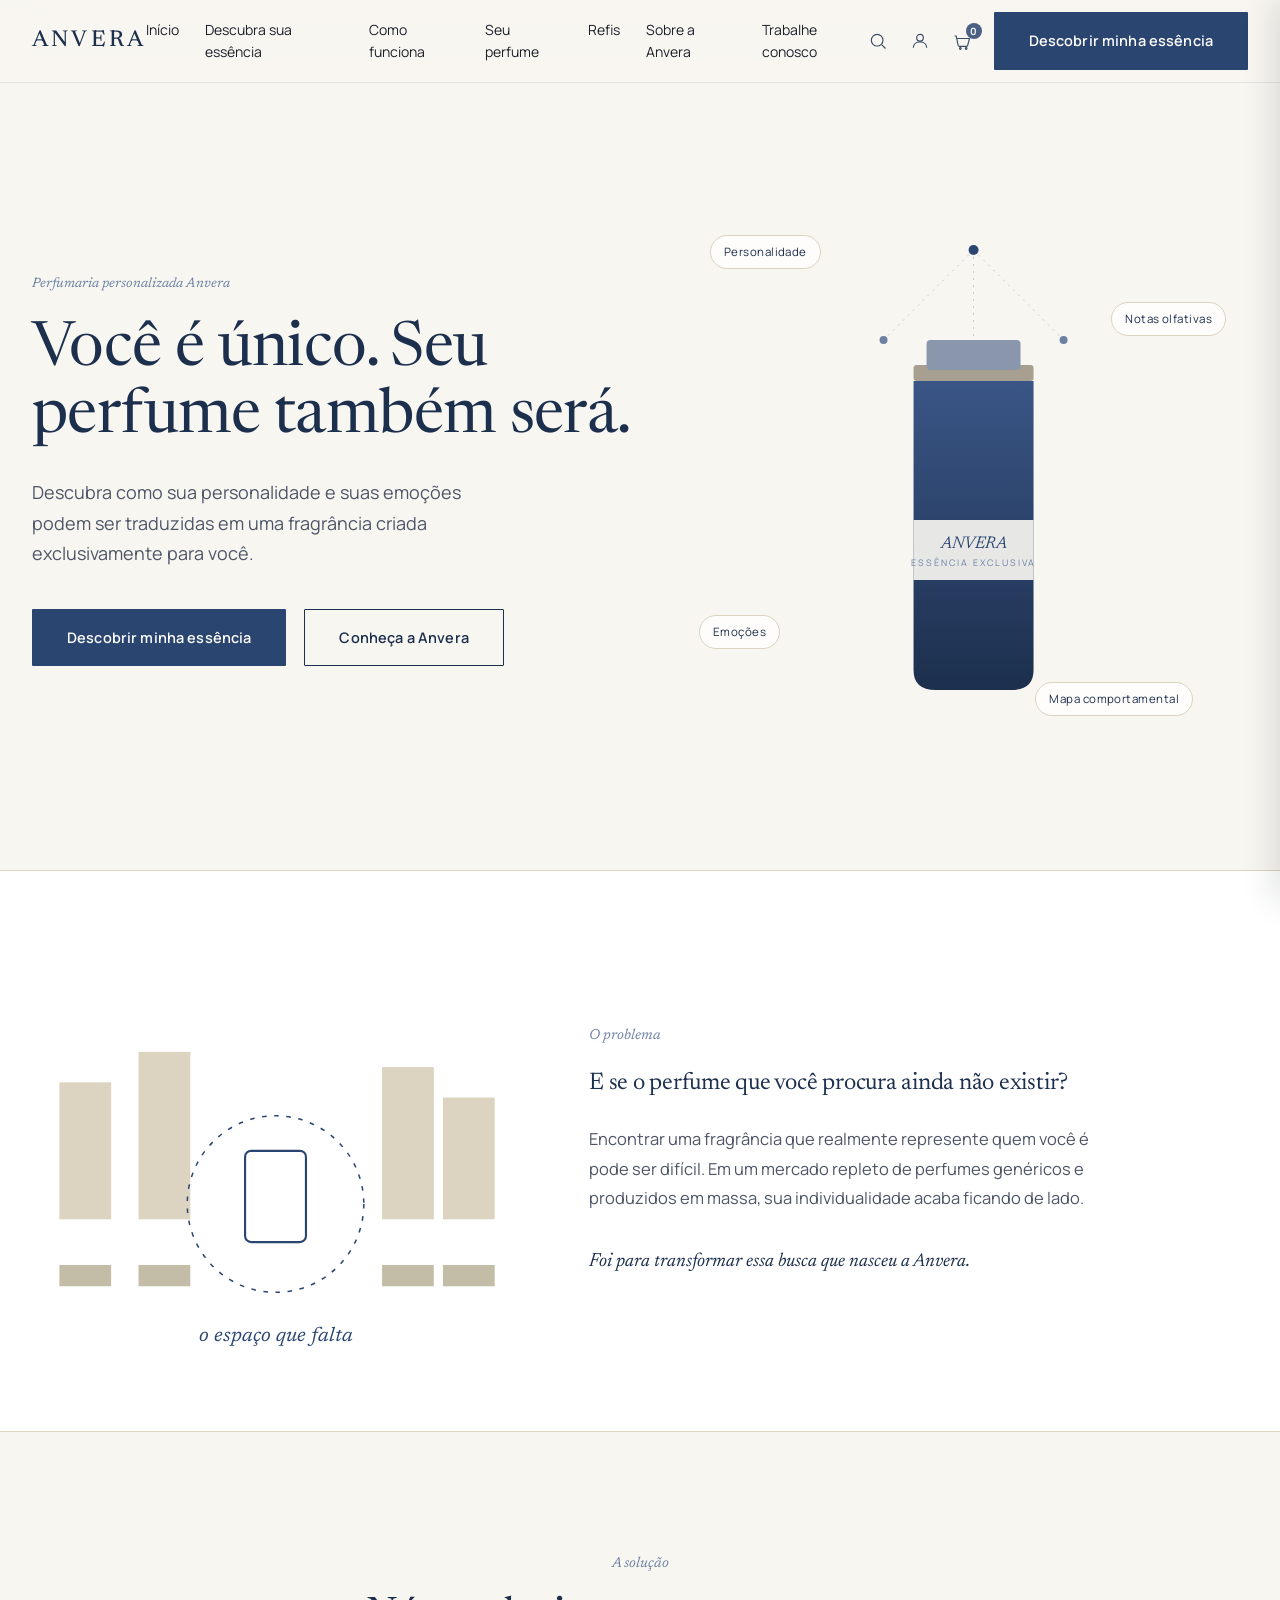
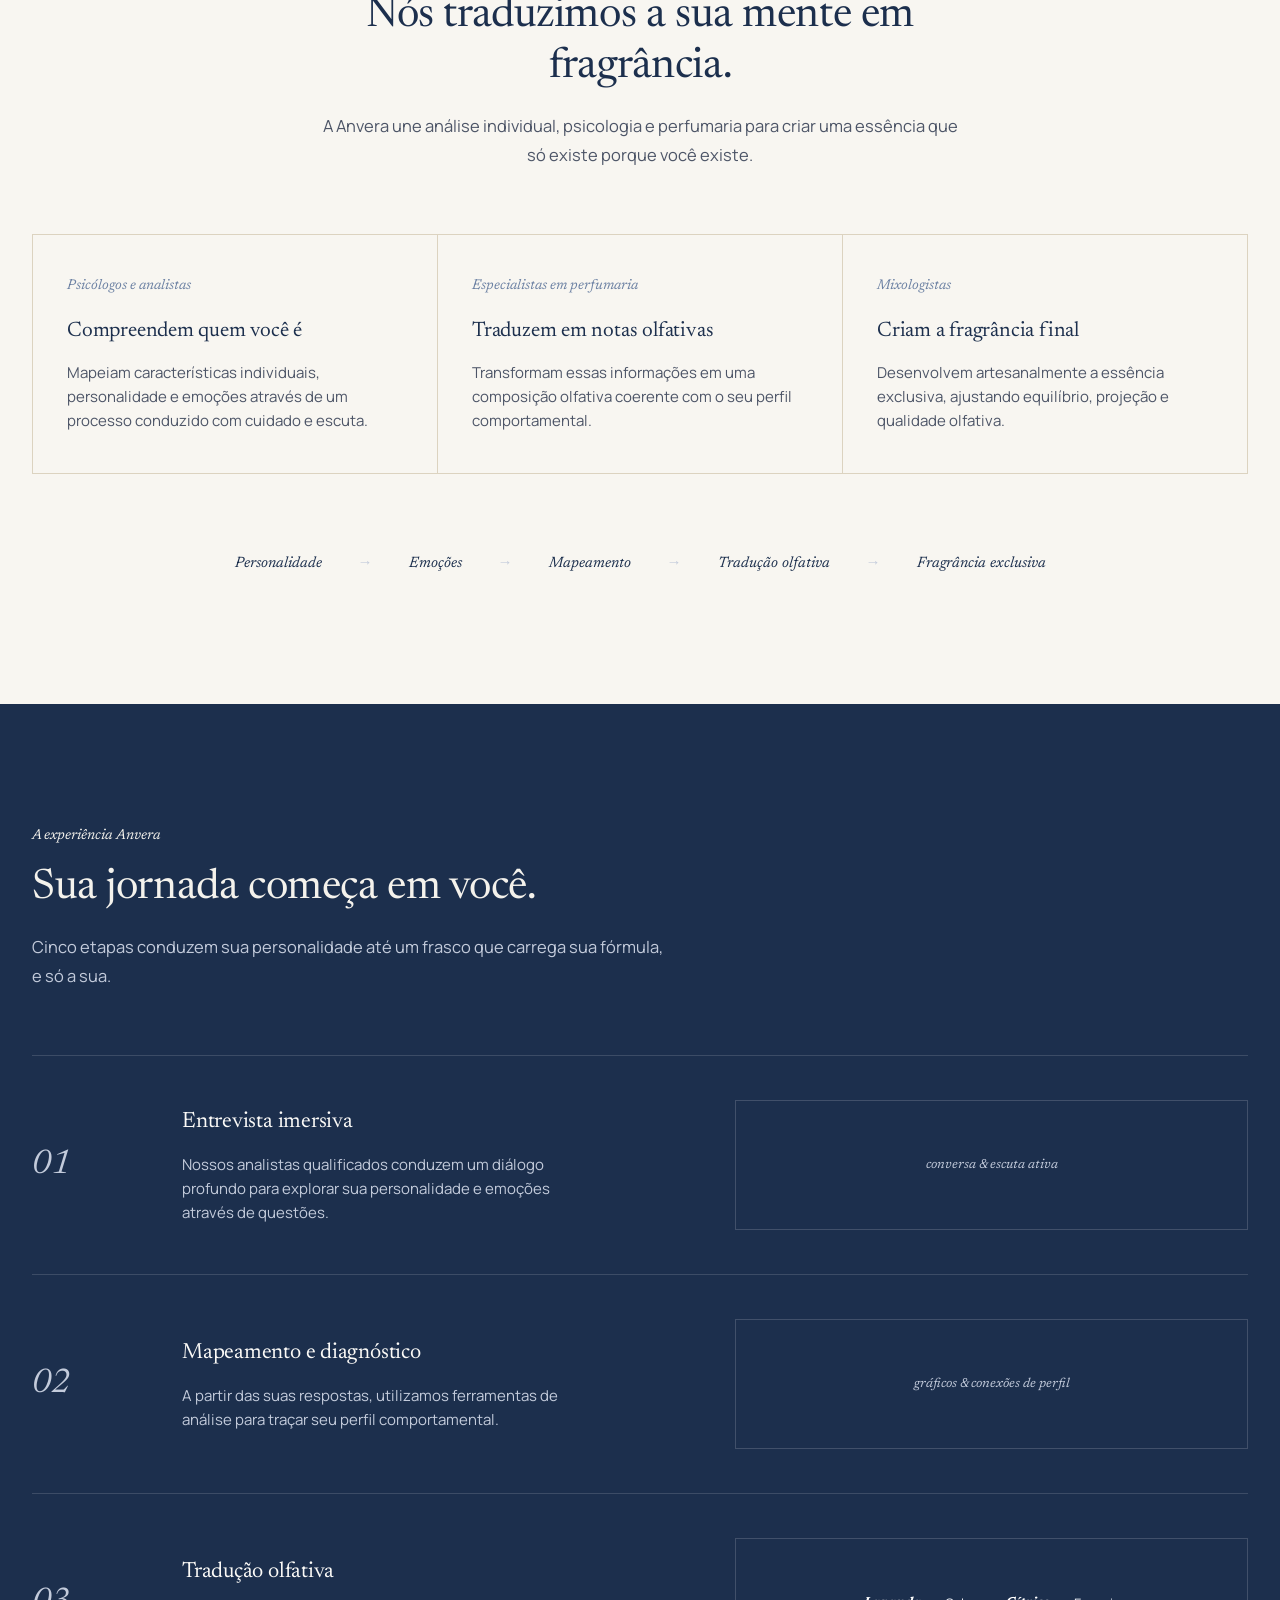
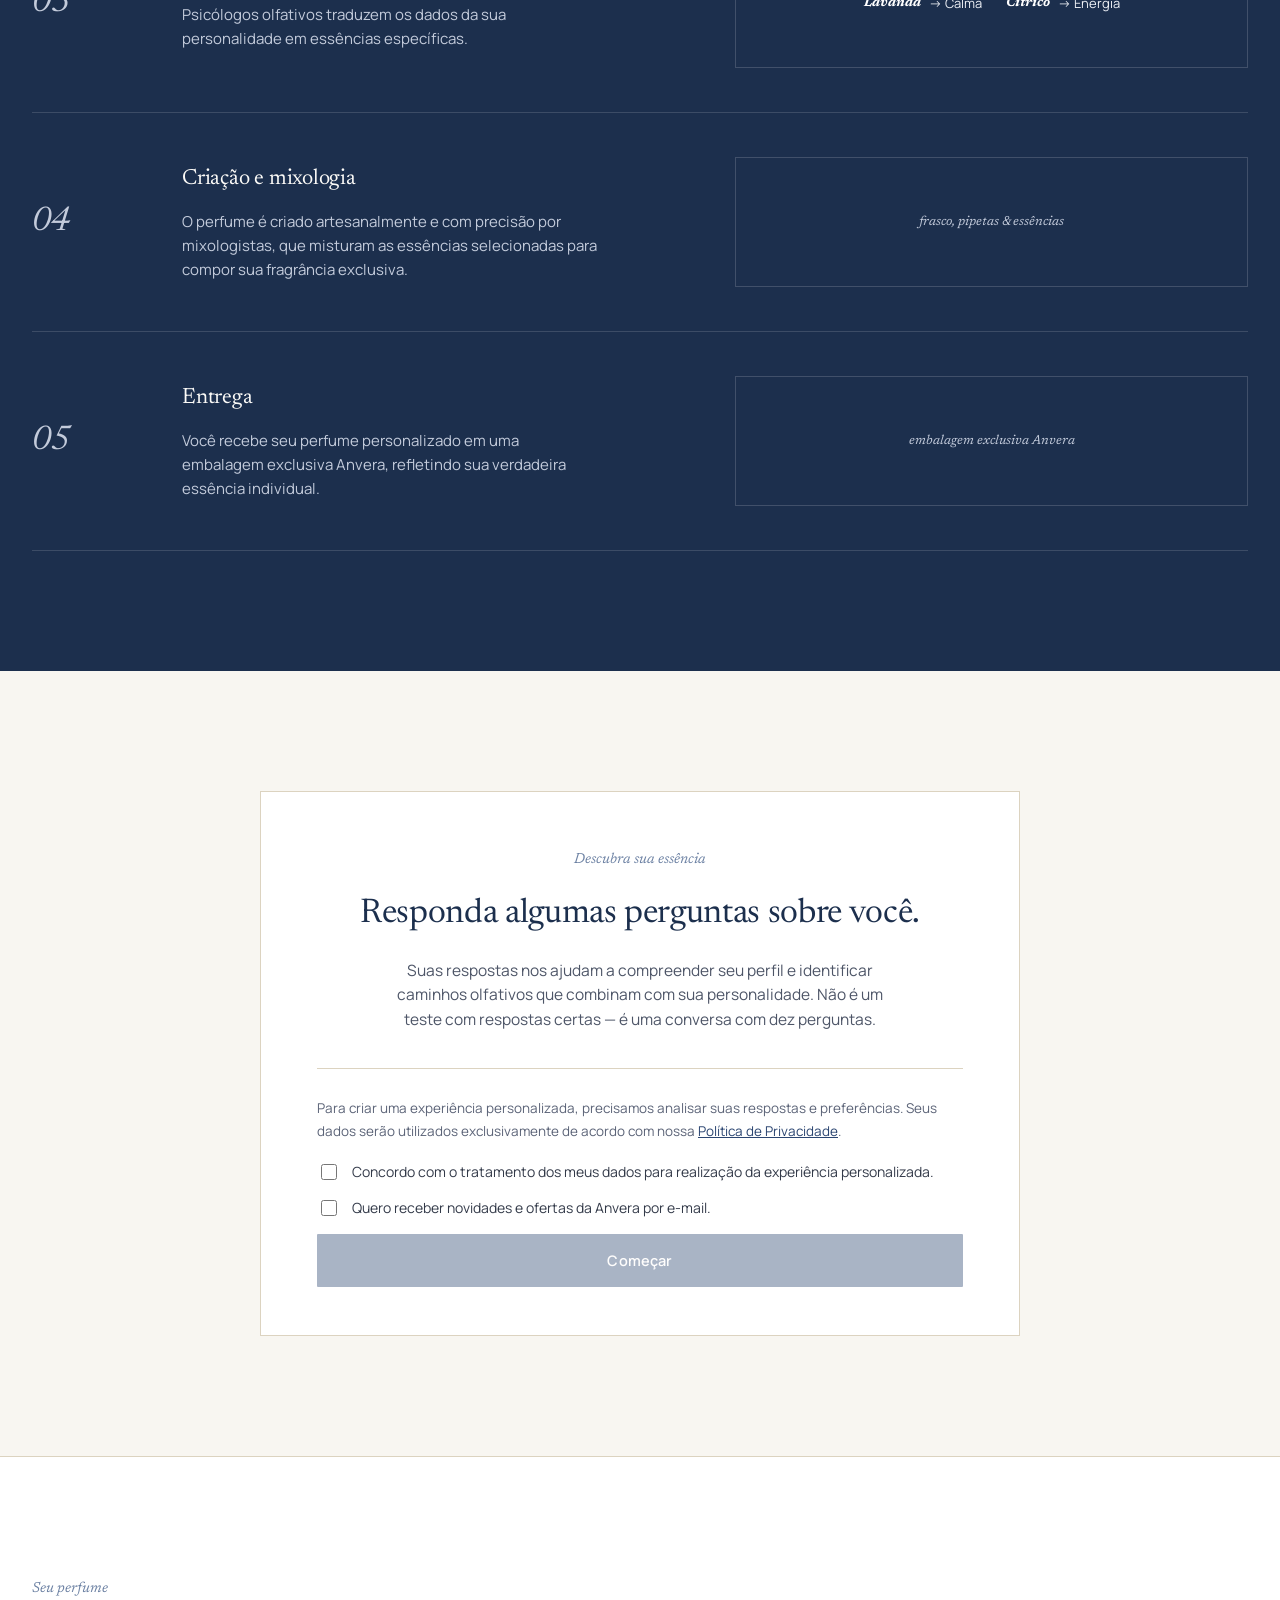
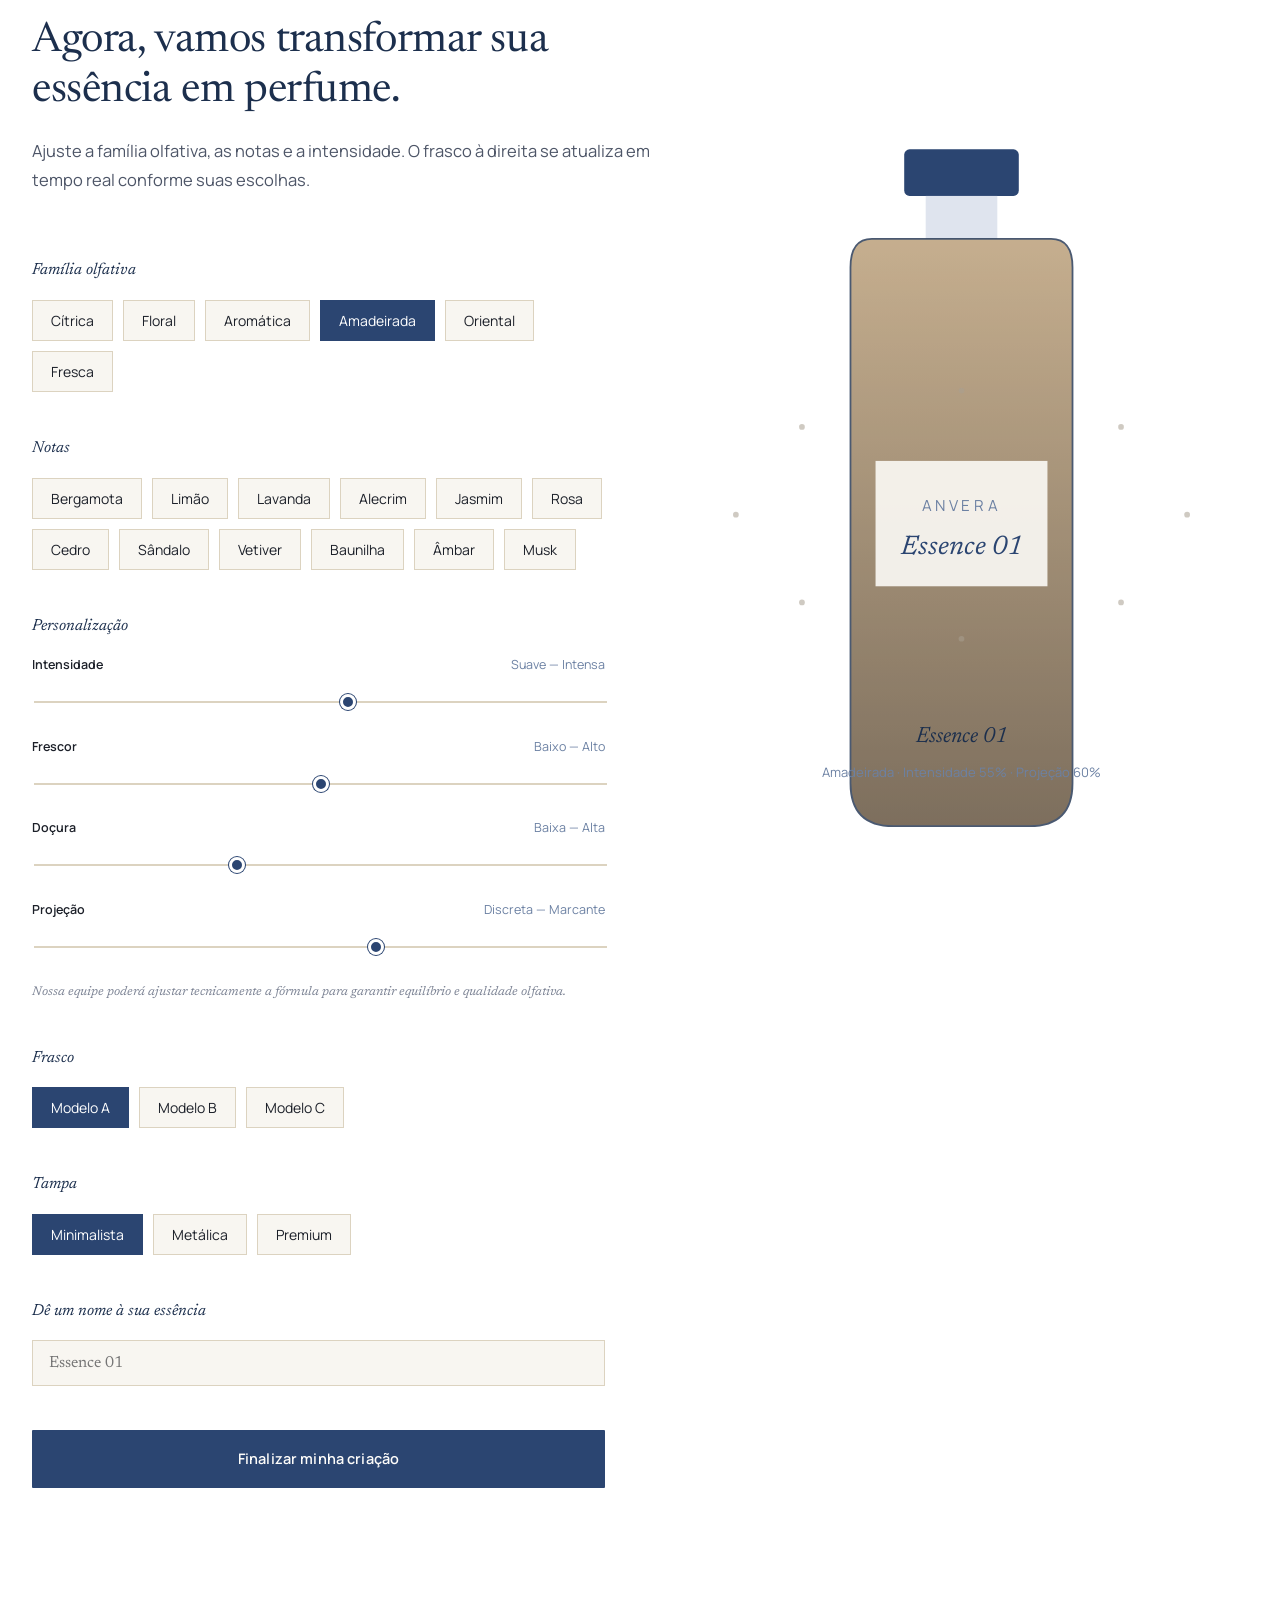
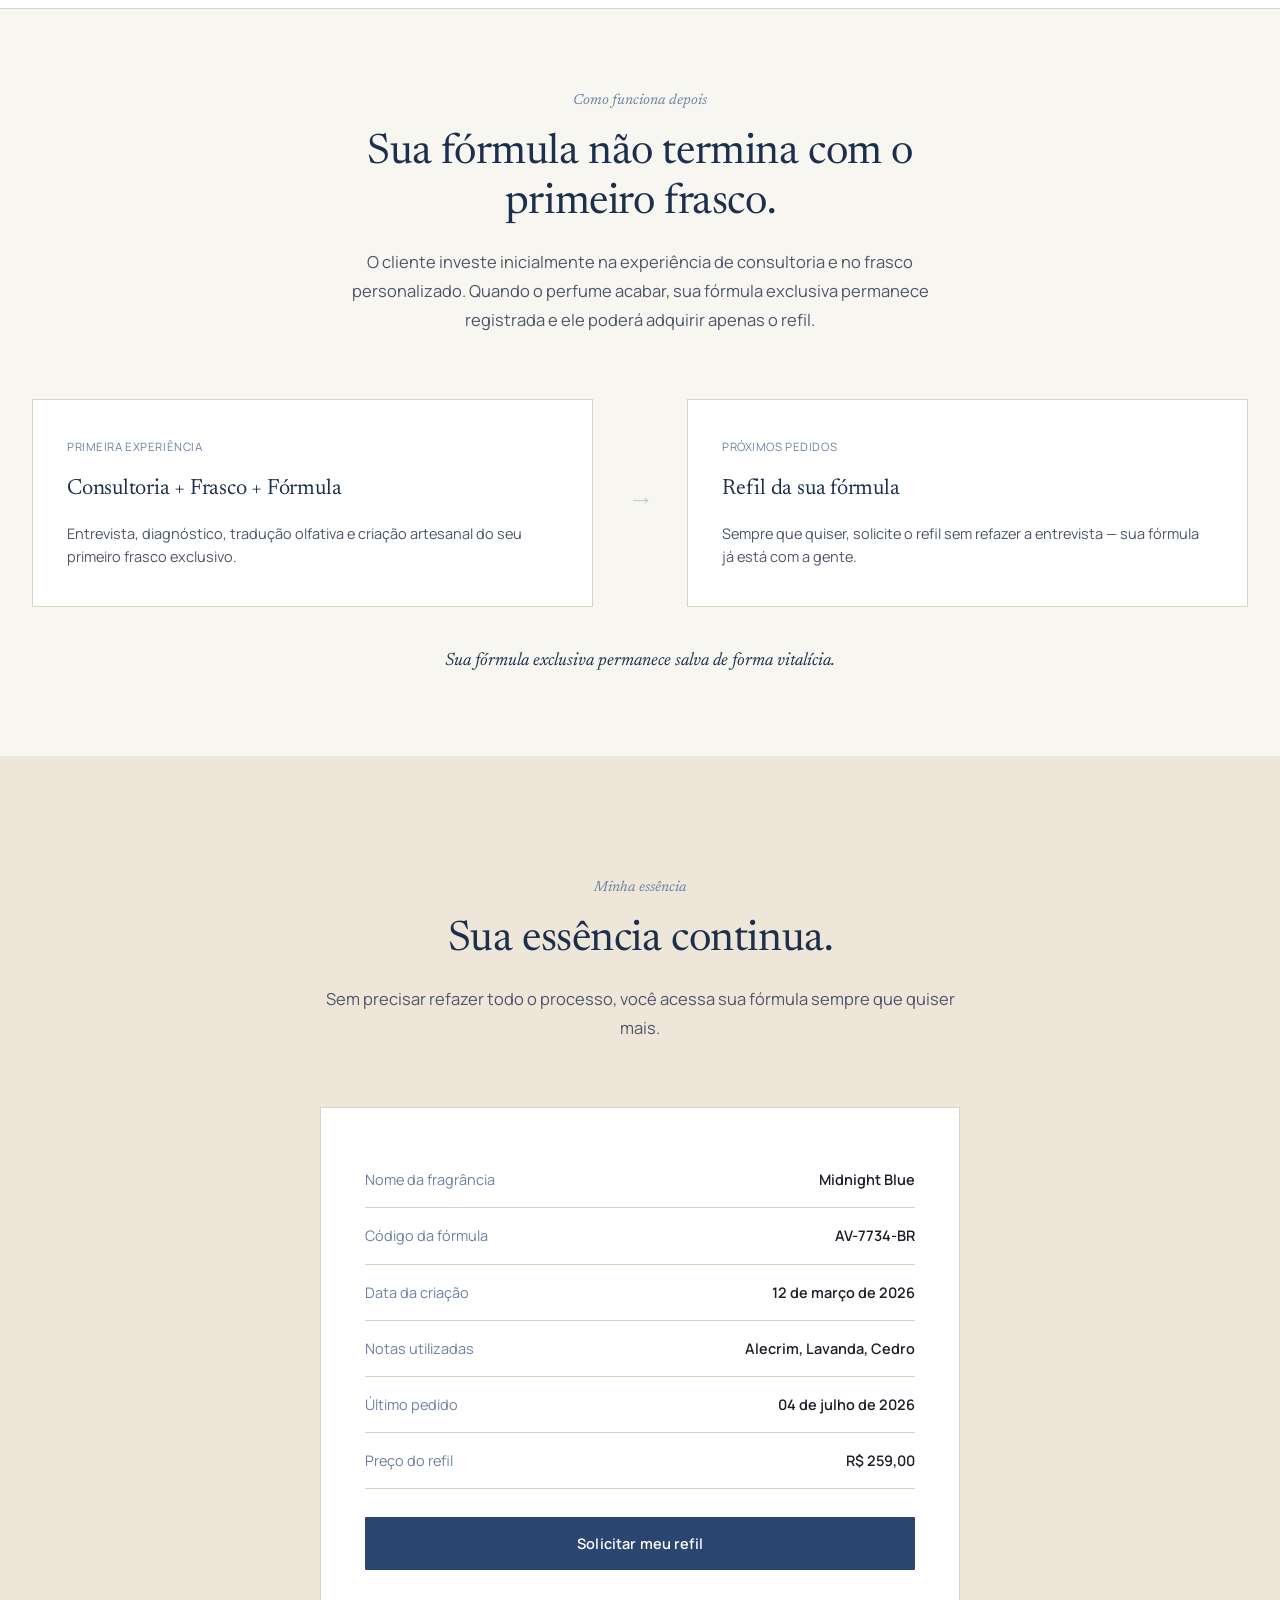
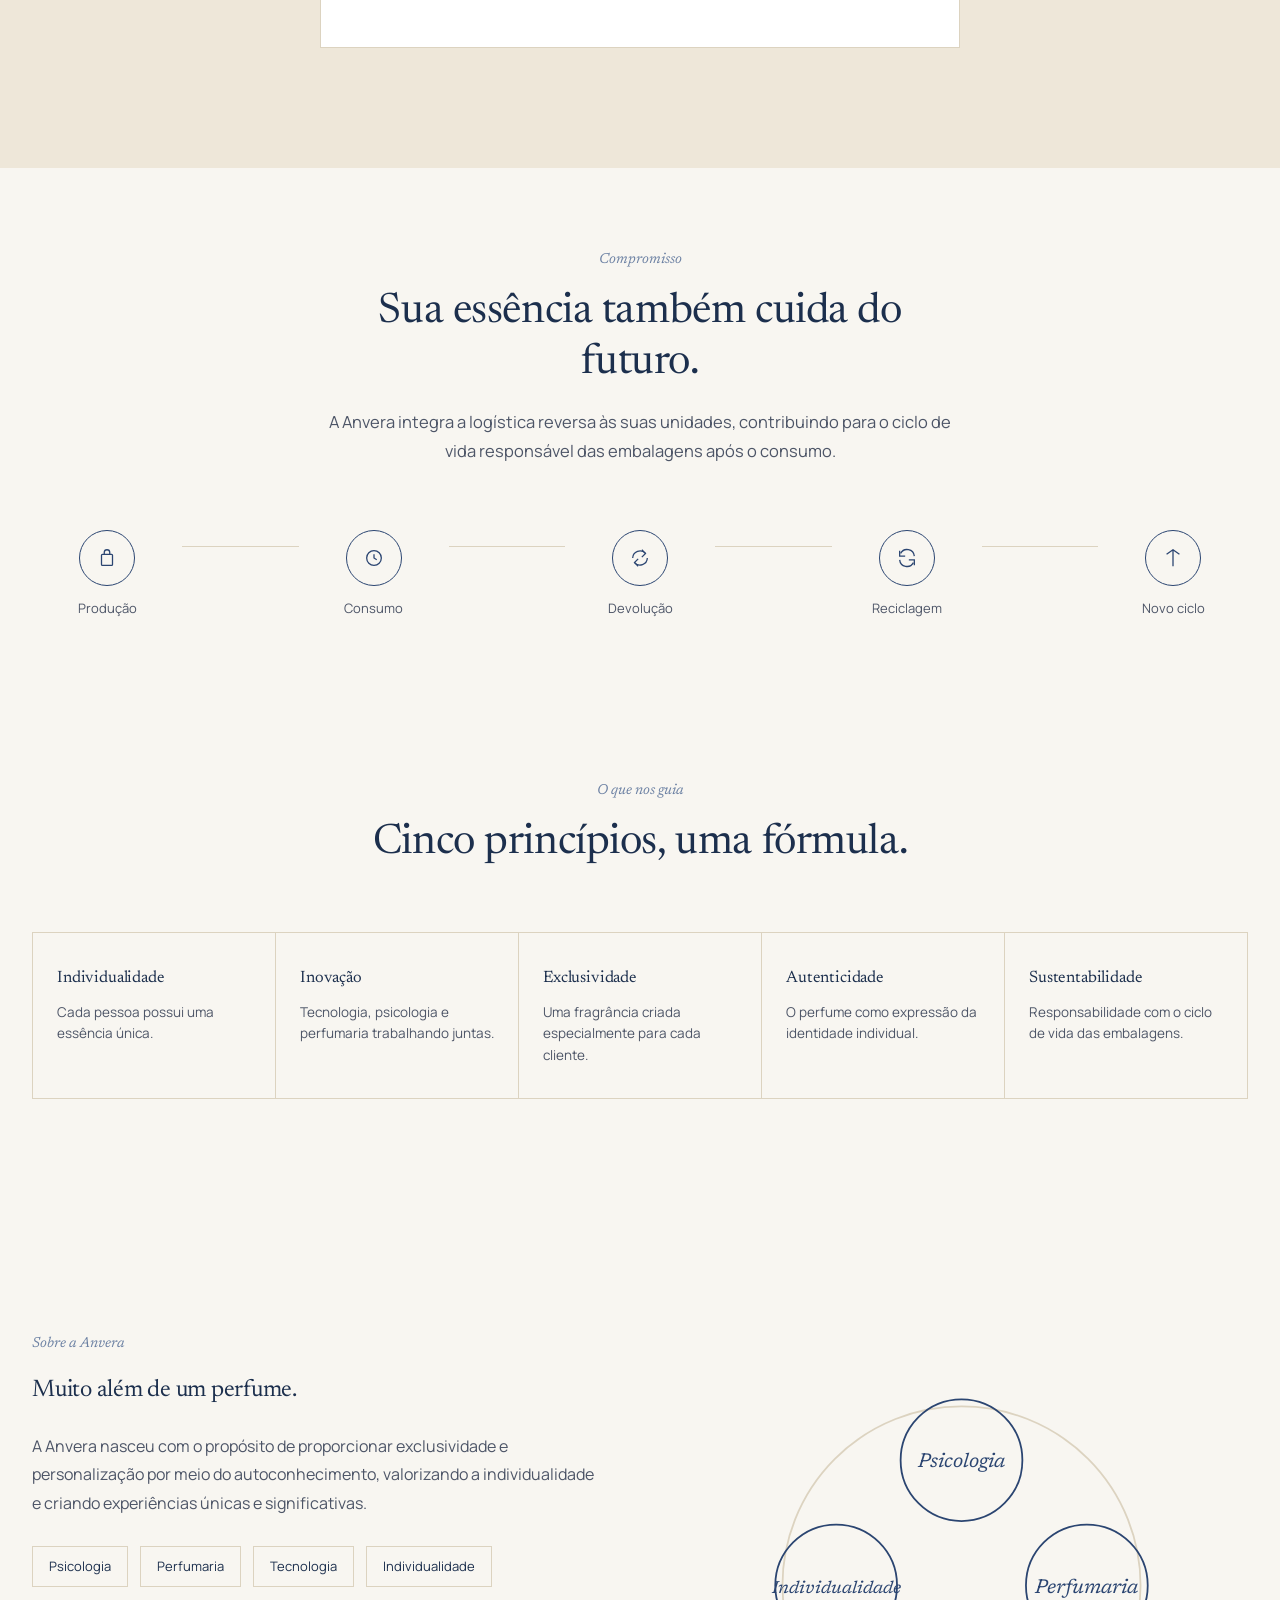
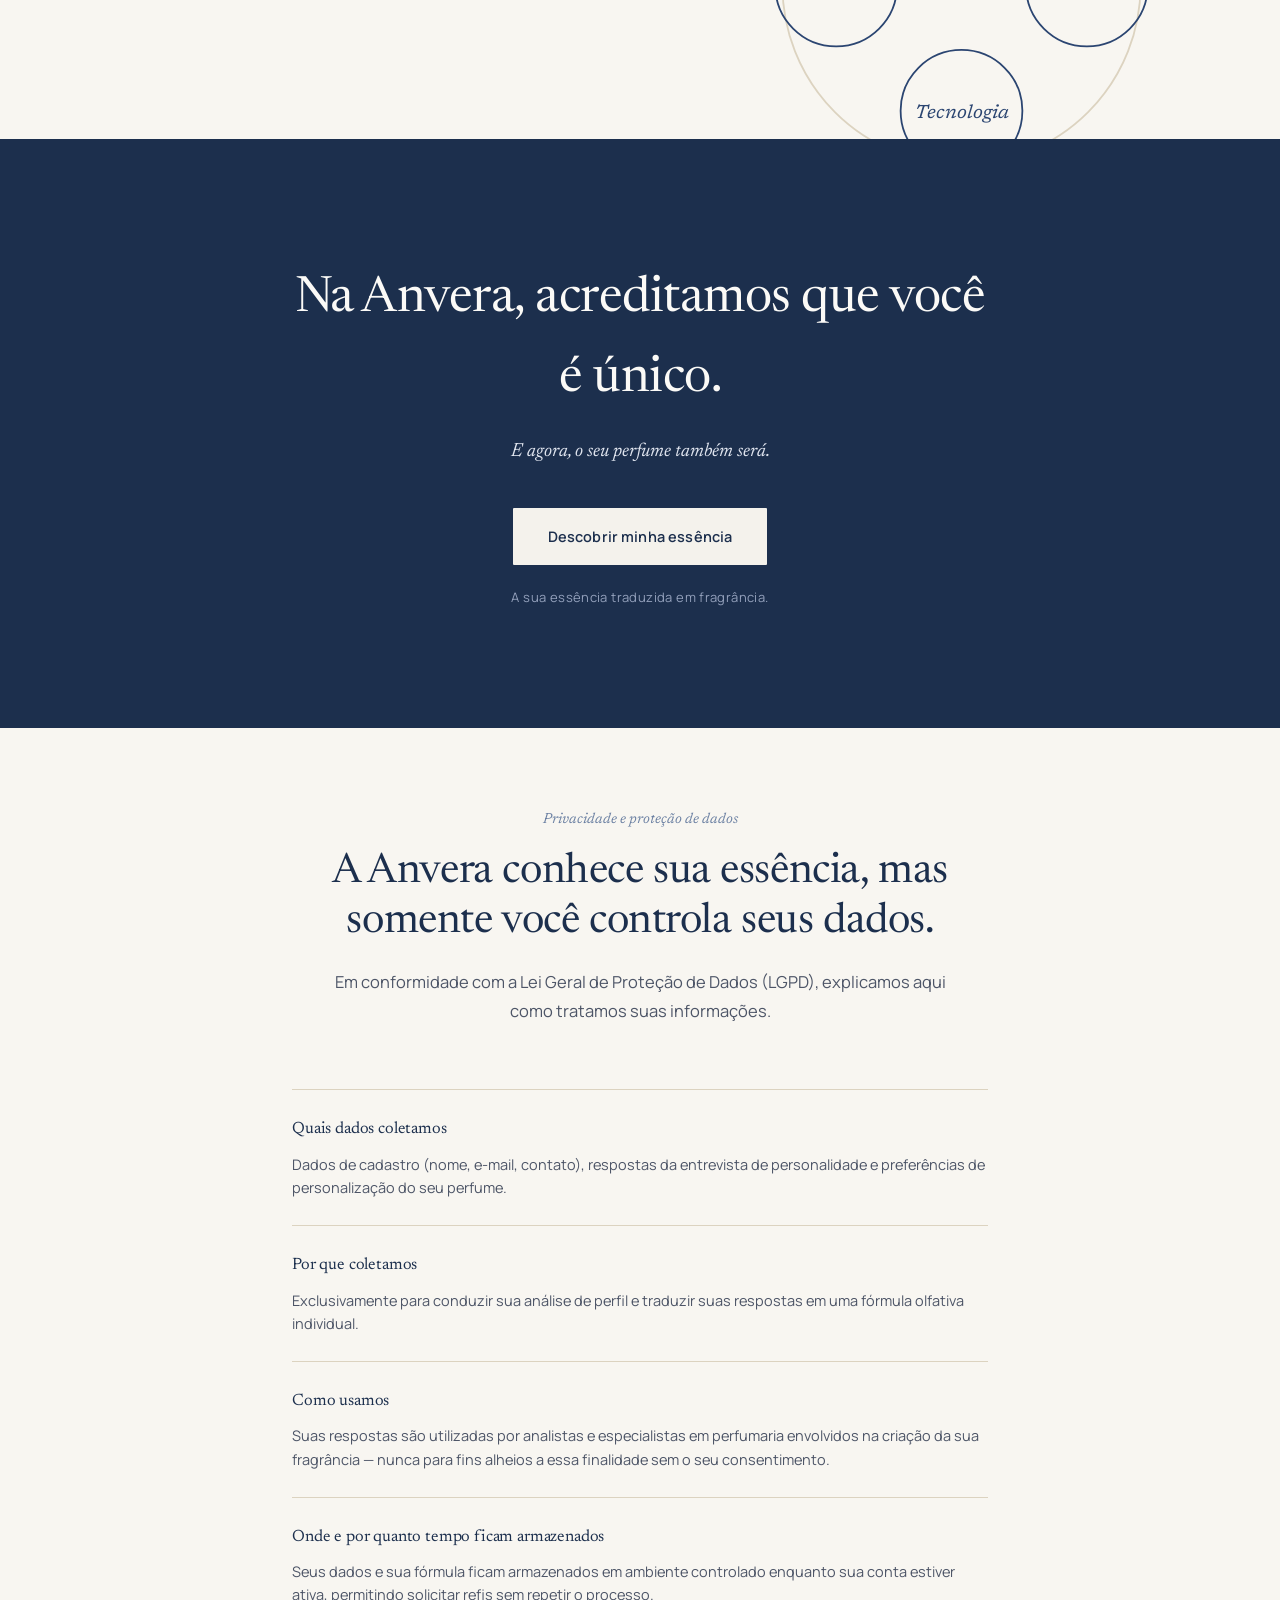
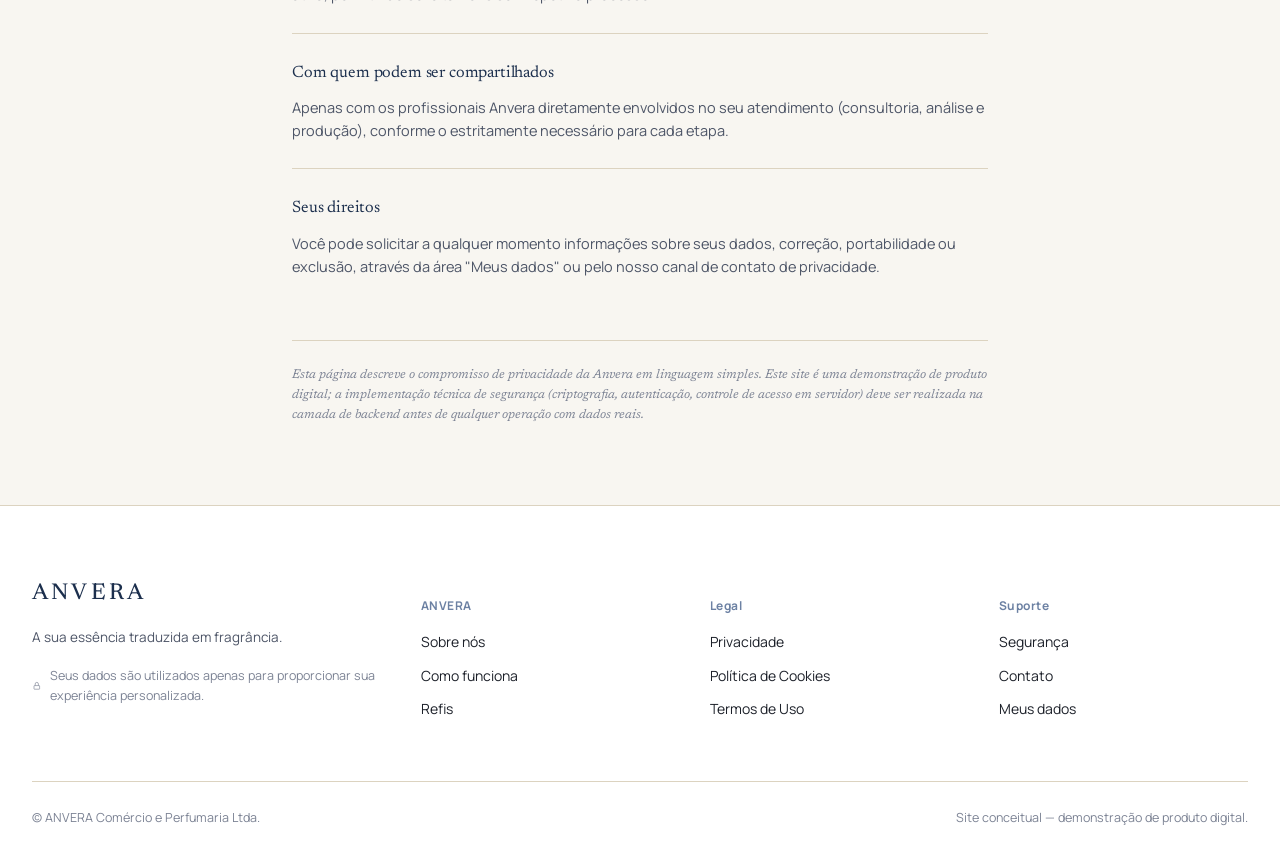
==== commit f8684a97: "Add files via upload" ====
--- a/index.html
+++ b/index.html
@@ -8,1005 +8,7 @@
 <link rel="preconnect" href="https://fonts.googleapis.com">
 <link rel="preconnect" href="https://fonts.gstatic.com" crossorigin>
 <link href="https://fonts.googleapis.com/css2?family=Newsreader:ital,opsz,wght@0,6..72,300;0,6..72,400;0,6..72,500;1,6..72,400&family=Manrope:wght@400;500;600;700&display=swap" rel="stylesheet">
-<style>
-:root{
-  --blue:#2b4571;
-  --blue-deep:#1c2f4d;
-  --blue-soft:#6c81a3;
-  --ink:#1c2029;
-  --paper:#f8f6f1;
-  --paper-alt:#ffffff;
-  --sand:#eee7d9;
-  --sand-line:#dcd3c0;
-  --mist:#c3cbdb;
-  --metal:#a79f8f;
-  --success:#4a6b52;
-  --radius-sm:2px;
-  --radius-md:3px;
-  --maxw:1280px;
-  --serif:'Newsreader', 'Iowan Old Style', 'Palatino Linotype', serif;
-  --sans:'Manrope', -apple-system, BlinkMacSystemFont, 'Segoe UI', sans-serif;
-}
-*,*::before,*::after{box-sizing:border-box;}
-html{scroll-behavior:smooth;}
-@media (prefers-reduced-motion: reduce){
-  html{scroll-behavior:auto;}
-  *,*::before,*::after{animation-duration:.01ms !important; animation-iteration-count:1 !important; transition-duration:.01ms !important;}
-}
-body{
-  margin:0;
-  font-family:var(--sans);
-  color:var(--ink);
-  background:var(--paper);
-  -webkit-font-smoothing:antialiased;
-  line-height:1.6;
-}
-h1,h2,h3,h4{
-  font-family:var(--serif);
-  font-weight:400;
-  margin:0;
-  color:var(--blue-deep);
-  letter-spacing:-0.01em;
-}
-p{margin:0;}
-img,svg{display:block;max-width:100%;}
-a{color:inherit;text-decoration:none;}
-button{font-family:inherit;cursor:pointer;}
-input,select{font-family:inherit;}
-.container{
-  max-width:var(--maxw);
-  margin:0 auto;
-  padding:0 32px;
-}
-.section{
-  padding:120px 0;
-  position:relative;
-}
-.section-tight{padding:80px 0;}
-@media (max-width:900px){
-  .section{padding:80px 0;}
-  .container{padding:0 22px;}
-}
-
-/* ---------- Buttons ---------- */
-.btn{
-  display:inline-flex;
-  align-items:center;
-  justify-content:center;
-  gap:10px;
-  padding:16px 34px;
-  font-size:14.5px;
-  font-weight:600;
-  letter-spacing:.01em;
-  border-radius:1px;
-  border:1px solid transparent;
-  cursor:pointer;
-  transition:background .35s ease, color .35s ease, border-color .35s ease, transform .2s ease;
-  white-space:nowrap;
-}
-.btn:active{transform:scale(.98);}
-.btn-primary{
-  background:var(--blue);
-  color:#fdfcfa;
-}
-.btn-primary:hover{background:var(--blue-deep);}
-.btn-outline{
-  background:transparent;
-  color:var(--blue-deep);
-  border-color:var(--blue-deep);
-}
-.btn-outline:hover{background:var(--blue-deep); color:#fdfcfa;}
-.btn-quiet{
-  background:transparent;
-  color:var(--blue-soft);
-  padding:16px 8px;
-  text-decoration:underline;
-  text-underline-offset:4px;
-  text-decoration-color:var(--mist);
-}
-.btn-quiet:hover{color:var(--blue-deep);}
-.btn[disabled]{opacity:.4; cursor:not-allowed;}
-.btn-block{width:100%;}
-
-/* ---------- Header ---------- */
-header.site{
-  position:fixed;
-  top:0; left:0; right:0;
-  z-index:500;
-  background:rgba(248,246,241,.86);
-  backdrop-filter:blur(14px) saturate(140%);
-  border-bottom:1px solid rgba(43,69,113,.1);
-  transition:background .4s ease;
-}
-.header-inner{
-  max-width:var(--maxw);
-  margin:0 auto;
-  padding:0 32px;
-  height:82px;
-  display:flex;
-  align-items:center;
-  justify-content:space-between;
-}
-.logo{
-  font-family:var(--serif);
-  font-size:23px;
-  letter-spacing:.14em;
-  color:var(--blue-deep);
-  font-weight:500;
-}
-nav.main-nav{
-  display:flex;
-  gap:34px;
-}
-nav.main-nav a{
-  font-size:14px;
-  color:var(--ink);
-  position:relative;
-  padding:6px 0;
-  transition:color .25s ease;
-}
-nav.main-nav a:hover{color:var(--blue);}
-nav.main-nav a::after{
-  content:'';
-  position:absolute;
-  left:0; right:100%;
-  bottom:0;
-  height:1px;
-  background:var(--blue);
-  transition:right .3s ease;
-}
-nav.main-nav a:hover::after{right:0;}
-.header-actions{
-  display:flex;
-  align-items:center;
-  gap:22px;
-}
-.icon-btn{
-  width:20px;height:20px;
-  color:var(--blue-deep);
-  opacity:.85;
-  transition:opacity .25s ease;
-  background:none;border:none;padding:0;
-}
-.icon-btn:hover{opacity:1;}
-.header-cta{display:none;}
-@media (min-width:1080px){ .header-cta{display:inline-flex;} }
-.hamburger{
-  display:none;
-  flex-direction:column;
-  gap:5px;
-  background:none;border:none;padding:6px;
-}
-.hamburger span{width:22px;height:1px;background:var(--blue-deep);display:block;}
-@media (max-width:1079px){
-  nav.main-nav{display:none;}
-  .hamburger{display:flex;}
-}
-.mobile-menu{
-  position:fixed;
-  inset:82px 0 0 0;
-  background:var(--paper);
-  z-index:490;
-  padding:32px;
-  display:none;
-  flex-direction:column;
-  gap:26px;
-  overflow-y:auto;
-}
-.mobile-menu.open{display:flex;}
-.mobile-menu a{font-family:var(--serif); font-size:26px; color:var(--blue-deep);}
-.mobile-menu .btn{margin-top:14px;}
-
-/* ---------- Hero ---------- */
-.hero{
-  padding:190px 0 120px;
-  overflow:hidden;
-  position:relative;
-}
-.hero-grid{
-  display:grid;
-  grid-template-columns:1.05fr .95fr;
-  gap:60px;
-  align-items:center;
-}
-.hero-eyebrow{
-  font-size:13.5px;
-  color:var(--blue-soft);
-  margin-bottom:22px;
-  font-style:italic;
-  font-family:var(--serif);
-}
-.hero h1{
-  font-size:clamp(38px,5vw,62px);
-  line-height:1.08;
-  color:var(--blue-deep);
-  max-width:600px;
-}
-.hero p.sub{
-  margin-top:26px;
-  font-size:18px;
-  color:#4d5567;
-  max-width:460px;
-  line-height:1.7;
-}
-.hero-actions{
-  margin-top:40px;
-  display:flex;
-  gap:18px;
-  flex-wrap:wrap;
-}
-.hero-visual{
-  position:relative;
-  height:560px;
-  display:flex;
-  align-items:center;
-  justify-content:center;
-}
-.hero-visual svg{width:100%;height:100%;}
-.floating-tag{
-  position:absolute;
-  font-size:11.5px;
-  letter-spacing:.04em;
-  color:var(--blue-deep);
-  background:rgba(255,255,255,.82);
-  border:1px solid var(--sand-line);
-  padding:7px 13px;
-  border-radius:20px;
-  opacity:0;
-  animation:tagIn 1s ease forwards;
-}
-@keyframes tagIn{ to{opacity:1;} }
-.tag-1{top:8%; left:2%; animation-delay:1.1s;}
-.tag-2{top:20%; right:4%; animation-delay:1.4s;}
-.tag-3{bottom:18%; left:0%; animation-delay:1.7s;}
-.tag-4{bottom:6%; right:10%; animation-delay:2s;}
-@media (max-width:980px){
-  .hero{padding:150px 0 80px;}
-  .hero-grid{grid-template-columns:1fr; gap:60px;}
-  .hero-visual{height:400px;order:-1;}
-  .floating-tag{display:none;}
-}
-
-/* particle molecules subtle motion */
-.molecule{
-  animation:drift 7s ease-in-out infinite;
-  transform-origin:center;
-}
-@keyframes drift{
-  0%,100%{ transform:translateY(0) translateX(0); }
-  50%{ transform:translateY(-10px) translateX(4px); }
-}
-
-/* ---------- Editorial section header ---------- */
-.sec-head{
-  max-width:640px;
-  margin-bottom:64px;
-}
-.sec-head.center{margin-left:auto;margin-right:auto;text-align:center;}
-.sec-kicker{
-  font-family:var(--serif);
-  font-style:italic;
-  font-size:14.5px;
-  color:var(--blue-soft);
-  margin-bottom:16px;
-}
-.sec-head h2{
-  font-size:clamp(28px,3.6vw,42px);
-  line-height:1.2;
-}
-.sec-head p{
-  margin-top:20px;
-  font-size:16.5px;
-  color:#4d5567;
-  line-height:1.75;
-}
-.hr{
-  height:1px;
-  background:var(--sand-line);
-  border:none;
-  margin:0;
-}
-
-/* ---------- Problem section ---------- */
-.problem{
-  background:var(--paper-alt);
-  border-top:1px solid var(--sand-line);
-  border-bottom:1px solid var(--sand-line);
-}
-.problem-grid{
-  display:grid;
-  grid-template-columns:.85fr 1.15fr;
-  gap:70px;
-  align-items:center;
-}
-.bottle-field{
-  position:relative;
-  height:320px;
-}
-.problem-closer{
-  margin-top:34px;
-  font-family:var(--serif);
-  font-size:19px;
-  font-style:italic;
-  color:var(--blue-deep);
-}
-@media (max-width:980px){
-  .problem-grid{grid-template-columns:1fr; gap:44px;}
-  .bottle-field{order:-1; height:220px;}
-}
-
-/* ---------- Solution ---------- */
-.solution-cols{
-  display:grid;
-  grid-template-columns:repeat(3,1fr);
-  gap:1px;
-  background:var(--sand-line);
-  border:1px solid var(--sand-line);
-  margin-top:12px;
-}
-.solution-col{
-  background:var(--paper);
-  padding:40px 34px;
-}
-.solution-col .num{
-  font-family:var(--serif);
-  font-style:italic;
-  color:var(--blue-soft);
-  font-size:14px;
-  margin-bottom:18px;
-}
-.solution-col h3{
-  font-size:21px;
-  margin-bottom:12px;
-}
-.solution-col p{
-  font-size:15px;
-  color:#4d5567;
-}
-.flow-strip{
-  margin-top:70px;
-  display:flex;
-  align-items:center;
-  justify-content:center;
-  flex-wrap:wrap;
-  gap:0;
-  font-family:var(--serif);
-  font-style:italic;
-  font-size:15px;
-  color:var(--blue-deep);
-}
-.flow-strip span{padding:8px 18px;}
-.flow-strip .arrow{color:var(--mist); font-style:normal;}
-@media (max-width:900px){
-  .solution-cols{grid-template-columns:1fr;}
-}
-
-/* ---------- Journey / process ---------- */
-.journey{background:var(--blue-deep); color:#eef1f6;}
-.journey .sec-head h2, .journey .sec-kicker{color:#f4f2ec;}
-.journey .sec-head p{color:#c3cbdb;}
-.journey-steps{
-  margin-top:10px;
-  display:flex;
-  flex-direction:column;
-}
-.j-step{
-  display:grid;
-  grid-template-columns:110px 1fr 1fr;
-  gap:40px;
-  padding:44px 0;
-  border-top:1px solid rgba(255,255,255,.14);
-  align-items:center;
-}
-.j-step:last-child{border-bottom:1px solid rgba(255,255,255,.14);}
-.j-num{
-  font-family:var(--serif);
-  font-style:italic;
-  font-size:34px;
-  color:var(--mist);
-}
-.j-step h3{color:#fbfaf7; font-size:22px; margin-bottom:12px;}
-.j-step p{color:#c3cbdb; font-size:15px; max-width:420px;}
-.j-visual{
-  height:130px;
-  border:1px solid rgba(255,255,255,.16);
-  display:flex;
-  align-items:center;
-  justify-content:center;
-  color:var(--mist);
-  font-size:13px;
-  font-style:italic;
-  font-family:var(--serif);
-}
-.j-note-map{display:flex; gap:24px; align-items:center; justify-content:center; flex-wrap:wrap;}
-.j-note-map .pair{display:flex; align-items:center; gap:8px; font-size:13px; font-style:normal; font-family:var(--sans); color:#eef1f6;}
-.j-note-map .pair b{font-family:var(--serif); font-style:italic; color:#fff;}
-@media (max-width:900px){
-  .j-step{grid-template-columns:1fr; gap:16px;}
-  .j-num{font-size:26px;}
-}
-
-/* ---------- Quiz ---------- */
-.quiz-shell{
-  background:var(--paper-alt);
-  border:1px solid var(--sand-line);
-  max-width:760px;
-  margin:0 auto;
-  padding:56px 56px 48px;
-}
-@media (max-width:700px){ .quiz-shell{padding:34px 22px;} }
-.quiz-intro{text-align:center;}
-.quiz-intro h2{font-size:clamp(26px,3.4vw,34px); margin-bottom:16px;}
-.quiz-intro p{color:#4d5567; font-size:15.5px; max-width:520px; margin:0 auto;}
-.consent-block{
-  margin-top:36px;
-  text-align:left;
-  border-top:1px solid var(--sand-line);
-  padding-top:28px;
-}
-.consent-note{
-  font-size:13.5px;
-  color:#5b6377;
-  line-height:1.7;
-  margin-bottom:18px;
-}
-.consent-row{
-  display:flex;
-  gap:12px;
-  align-items:flex-start;
-  margin-bottom:14px;
-  font-size:14px;
-  color:#333a49;
-}
-.consent-row input[type=checkbox]{
-  margin-top:3px;
-  width:16px;height:16px;
-  accent-color:var(--blue);
-  flex-shrink:0;
-}
-.consent-row a{text-decoration:underline; color:var(--blue);}
-.quiz-progress-wrap{margin-bottom:36px;}
-.quiz-progress-label{
-  display:flex; justify-content:space-between;
-  font-size:12.5px; color:var(--blue-soft); margin-bottom:10px;
-  font-family:var(--serif); font-style:italic;
-}
-.quiz-progress-bar{height:2px; background:var(--sand-line); position:relative;}
-.quiz-progress-bar i{
-  position:absolute; left:0; top:0; bottom:0;
-  background:var(--blue);
-  width:0%;
-  transition:width .5s ease;
-}
-.quiz-question h3{
-  font-size:clamp(22px,2.6vw,27px);
-  line-height:1.35;
-  margin-bottom:30px;
-}
-.quiz-options{
-  display:grid;
-  grid-template-columns:1fr 1fr;
-  gap:14px;
-}
-.quiz-options.cols-1{grid-template-columns:1fr;}
-.q-card{
-  border:1px solid var(--sand-line);
-  padding:20px 22px;
-  font-size:15.5px;
-  color:var(--ink);
-  background:var(--paper);
-  transition:border-color .25s ease, background .25s ease, transform .15s ease;
-  text-align:left;
-}
-.q-card:hover{border-color:var(--blue-soft);}
-.q-card.selected{
-  border-color:var(--blue);
-  background:var(--blue);
-  color:#fdfcfa;
-}
-.quiz-nav{
-  display:flex;
-  justify-content:space-between;
-  align-items:center;
-  margin-top:38px;
-}
-@media (max-width:560px){
-  .quiz-options{grid-template-columns:1fr;}
-}
-
-/* ---------- Result ---------- */
-.result-panel{
-  display:none;
-  max-width:900px;
-  margin:0 auto;
-}
-.result-panel.show{display:block;}
-.result-top{
-  text-align:center;
-  margin-bottom:56px;
-}
-.result-top .sec-kicker{margin-bottom:10px;}
-.result-profile{
-  font-size:clamp(30px,4vw,44px);
-  color:var(--blue-deep);
-}
-.result-traits{
-  display:flex;
-  gap:10px;
-  justify-content:center;
-  flex-wrap:wrap;
-  margin-top:20px;
-}
-.trait-pill{
-  border:1px solid var(--sand-line);
-  padding:8px 16px;
-  font-size:13px;
-  color:var(--blue-deep);
-  border-radius:20px;
-}
-.result-grid{
-  display:grid;
-  grid-template-columns:1fr 1fr;
-  gap:56px;
-  align-items:start;
-}
-.result-family{
-  font-family:var(--serif);
-  font-style:italic;
-  font-size:20px;
-  color:var(--blue);
-  margin-bottom:14px;
-}
-.result-just{
-  font-size:15px;
-  color:#4d5567;
-  line-height:1.75;
-}
-.pyramid{
-  display:flex;
-  flex-direction:column;
-  gap:0;
-  border:1px solid var(--sand-line);
-}
-.pyramid-tier{
-  padding:22px 24px;
-  border-bottom:1px solid var(--sand-line);
-}
-.pyramid-tier:last-child{border-bottom:none;}
-.pyramid-tier .tier-label{
-  font-size:11.5px;
-  letter-spacing:.06em;
-  color:var(--blue-soft);
-  margin-bottom:6px;
-}
-.pyramid-tier .tier-note{
-  font-family:var(--serif);
-  font-size:19px;
-  color:var(--blue-deep);
-}
-.result-actions{
-  margin-top:46px;
-  display:flex;
-  gap:18px;
-  justify-content:center;
-  flex-wrap:wrap;
-}
-@media (max-width:820px){
-  .result-grid{grid-template-columns:1fr; gap:34px;}
-}
-
-/* ---------- Customizer ---------- */
-.customizer{
-  background:var(--paper-alt);
-  border-top:1px solid var(--sand-line);
-  border-bottom:1px solid var(--sand-line);
-}
-.custom-grid{
-  display:grid;
-  grid-template-columns:1fr 1fr;
-  gap:70px;
-  align-items:flex-start;
-}
-.custom-preview{
-  position:sticky;
-  top:110px;
-  display:flex;
-  flex-direction:column;
-  align-items:center;
-}
-.custom-preview .bottle-stage{
-  height:440px;
-  width:100%;
-  display:flex;
-  align-items:center;
-  justify-content:center;
-}
-.preview-caption{
-  margin-top:22px;
-  text-align:center;
-}
-.preview-caption .fname{
-  font-family:var(--serif);
-  font-style:italic;
-  font-size:22px;
-  color:var(--blue-deep);
-}
-.preview-caption .fmeta{
-  margin-top:6px;
-  font-size:13px;
-  color:var(--blue-soft);
-}
-.custom-block{margin-bottom:44px;}
-.custom-block:last-child{margin-bottom:0;}
-.custom-block > label.block-title{
-  display:block;
-  font-family:var(--serif);
-  font-style:italic;
-  font-size:16px;
-  color:var(--blue-deep);
-  margin-bottom:16px;
-}
-.chip-row{
-  display:flex;
-  flex-wrap:wrap;
-  gap:10px;
-}
-.chip{
-  border:1px solid var(--sand-line);
-  background:var(--paper);
-  padding:10px 18px;
-  font-size:14px;
-  color:var(--ink);
-  transition:all .2s ease;
-  position:relative;
-}
-.chip:hover{border-color:var(--blue-soft);}
-.chip.active{
-  background:var(--blue);
-  border-color:var(--blue);
-  color:#fff;
-}
-.chip.recommended::after{
-  content:'recomendado';
-  position:absolute;
-  top:-9px; right:8px;
-  font-size:9.5px;
-  background:var(--sand);
-  color:var(--blue-deep);
-  padding:2px 7px;
-  border-radius:8px;
-  letter-spacing:.02em;
-}
-.chip.recommended.active::after{ background:var(--paper); }
-.slider-row{margin-bottom:26px;}
-.slider-row:last-child{margin-bottom:0;}
-.slider-labels{
-  display:flex;
-  justify-content:space-between;
-  font-size:12.5px;
-  color:var(--blue-soft);
-  margin-bottom:10px;
-}
-.slider-labels .name{color:var(--ink); font-weight:600;}
-input[type=range]{
-  -webkit-appearance:none;
-  width:100%;
-  height:2px;
-  background:var(--sand-line);
-  outline:none;
-}
-input[type=range]::-webkit-slider-thumb{
-  -webkit-appearance:none;
-  width:16px;height:16px;
-  border-radius:50%;
-  background:var(--blue);
-  border:3px solid #fff;
-  box-shadow:0 0 0 1px var(--blue);
-  cursor:pointer;
-  margin-top:0;
-}
-input[type=range]::-moz-range-thumb{
-  width:16px;height:16px;
-  border-radius:50%;
-  background:var(--blue);
-  border:3px solid #fff;
-  box-shadow:0 0 0 1px var(--blue);
-  cursor:pointer;
-}
-.tech-note{
-  margin-top:10px;
-  font-size:12.5px;
-  color:#7c8394;
-  font-style:italic;
-  font-family:var(--serif);
-}
-.name-field{
-  width:100%;
-  padding:14px 16px;
-  border:1px solid var(--sand-line);
-  background:var(--paper);
-  font-size:16px;
-  font-family:var(--serif);
-  color:var(--blue-deep);
-}
-.name-field:focus{outline:none; border-color:var(--blue);}
-@media (max-width:980px){
-  .custom-grid{grid-template-columns:1fr; gap:46px;}
-  .custom-preview{position:static;}
-}
-
-/* ---------- Final creation ---------- */
-.final-panel{display:none;}
-.final-panel.show{display:block;}
-.final-card{
-  max-width:760px;
-  margin:0 auto;
-  border:1px solid var(--sand-line);
-  background:var(--paper-alt);
-  padding:60px;
-  text-align:center;
-}
-@media (max-width:700px){ .final-card{padding:34px 22px;} }
-.final-card .tag{
-  display:inline-block;
-  font-size:12px;
-  letter-spacing:.04em;
-  color:var(--blue-soft);
-  border:1px solid var(--sand-line);
-  padding:6px 14px;
-  border-radius:20px;
-  margin-bottom:26px;
-}
-.final-name{
-  font-size:clamp(30px,4vw,42px);
-  color:var(--blue-deep);
-}
-.final-specs{
-  margin-top:34px;
-  display:grid;
-  grid-template-columns:1fr 1fr;
-  gap:22px;
-  text-align:left;
-  border-top:1px solid var(--sand-line);
-  padding-top:34px;
-}
-.final-spec .k{font-size:11.5px; color:var(--blue-soft); letter-spacing:.04em; margin-bottom:6px;}
-.final-spec .v{font-family:var(--serif); font-size:17px; color:var(--blue-deep);}
-
-/* ---------- Business model ---------- */
-.model-grid{
-  display:grid;
-  grid-template-columns:1fr auto 1fr;
-  gap:34px;
-  align-items:center;
-  margin-top:20px;
-}
-.model-card{
-  border:1px solid var(--sand-line);
-  padding:38px 34px;
-  background:var(--paper-alt);
-}
-.model-card .k{
-  font-size:11.5px;
-  letter-spacing:.05em;
-  color:var(--blue-soft);
-  margin-bottom:16px;
-}
-.model-card h3{font-size:22px; margin-bottom:14px;}
-.model-card p{font-size:14.5px; color:#4d5567;}
-.model-arrow{
-  font-family:var(--serif);
-  font-style:italic;
-  color:var(--mist);
-  font-size:26px;
-  text-align:center;
-}
-.model-highlight{
-  margin-top:40px;
-  text-align:center;
-  font-family:var(--serif);
-  font-style:italic;
-  font-size:18px;
-  color:var(--blue-deep);
-}
-@media (max-width:900px){
-  .model-grid{grid-template-columns:1fr;}
-  .model-arrow{transform:rotate(90deg);}
-}
-
-/* ---------- Refill ---------- */
-.refill{background:var(--sand);}
-.refill-card{
-  max-width:640px;
-  margin:0 auto;
-  background:var(--paper-alt);
-  border:1px solid var(--sand-line);
-  padding:44px;
-}
-@media (max-width:600px){ .refill-card{padding:26px;} }
-.refill-row{
-  display:flex;
-  justify-content:space-between;
-  padding:16px 0;
-  border-bottom:1px solid var(--sand-line);
-  font-size:14.5px;
-}
-.refill-row:last-of-type{border-bottom:none;}
-.refill-row .k{color:var(--blue-soft);}
-.refill-row .v{color:var(--ink); font-weight:600; text-align:right;}
-.refill-card .btn{margin-top:28px;}
-
-/* ---------- Sustainability ---------- */
-.cycle{
-  display:flex;
-  justify-content:center;
-  align-items:center;
-  gap:0;
-  flex-wrap:wrap;
-  margin-top:20px;
-}
-.cycle-node{
-  display:flex;
-  flex-direction:column;
-  align-items:center;
-  gap:12px;
-  width:150px;
-  text-align:center;
-}
-.cycle-dot{
-  width:56px;height:56px;
-  border:1px solid var(--blue);
-  border-radius:50%;
-  display:flex; align-items:center; justify-content:center;
-  color:var(--blue);
-}
-.cycle-node span{font-size:13px; color:#4d5567;}
-.cycle-connector{
-  flex:1;
-  min-width:30px;
-  height:1px;
-  background:var(--sand-line);
-  position:relative;
-  top:-28px;
-}
-@media (max-width:900px){
-  .cycle{flex-direction:column;}
-  .cycle-connector{width:1px; height:30px; min-width:0;}
-}
-
-/* ---------- Values ---------- */
-.values-grid{
-  display:grid;
-  grid-template-columns:repeat(5,1fr);
-  gap:1px;
-  background:var(--sand-line);
-  border:1px solid var(--sand-line);
-}
-.value-card{
-  background:var(--paper);
-  padding:32px 24px;
-}
-.value-card h4{font-size:16.5px; margin-bottom:10px;}
-.value-card p{font-size:13.5px; color:#4d5567;}
-@media (max-width:980px){
-  .values-grid{grid-template-columns:repeat(2,1fr);}
-}
-@media (max-width:560px){
-  .values-grid{grid-template-columns:1fr;}
-}
-
-/* ---------- About ---------- */
-.about{
-  display:grid;
-  grid-template-columns:1fr 1fr;
-  gap:70px;
-  align-items:center;
-}
-.about-pillars{
-  display:flex;
-  flex-wrap:wrap;
-  gap:12px;
-  margin-top:28px;
-}
-.pillar{
-  border:1px solid var(--sand-line);
-  padding:9px 16px;
-  font-size:13px;
-  color:var(--blue-deep);
-}
-@media (max-width:900px){ .about{grid-template-columns:1fr; gap:36px;} }
-
-/* ---------- Final CTA ---------- */
-.final-cta{
-  background:var(--blue-deep);
-  color:#f4f2ec;
-  text-align:center;
-}
-.final-cta h2{color:#fbfaf7; font-size:clamp(30px,4.4vw,50px); max-width:720px; margin:0 auto;}
-.final-cta .lead{
-  margin-top:18px;
-  font-family:var(--serif);
-  font-style:italic;
-  font-size:19px;
-  color:#dfe4ee;
-}
-.final-cta .btn-primary{margin-top:40px; background:#f4f2ec; color:var(--blue-deep);}
-.final-cta .btn-primary:hover{background:#fff;}
-.final-cta .tagline{margin-top:22px; font-size:13px; color:#93a0bb; letter-spacing:.03em;}
-
-/* ---------- Footer ---------- */
-footer.site{
-  background:var(--paper-alt);
-  border-top:1px solid var(--sand-line);
-  padding:70px 0 30px;
-}
-.footer-grid{
-  display:grid;
-  grid-template-columns:1.4fr 1fr 1fr 1fr;
-  gap:40px;
-  padding-bottom:50px;
-}
-.footer-brand .logo{margin-bottom:14px;}
-.footer-brand p{font-size:13.5px; color:#4d5567; max-width:260px;}
-.footer-col h5{
-  font-size:12px;
-  letter-spacing:.04em;
-  color:var(--blue-soft);
-  margin-bottom:16px;
-}
-.footer-col a{
-  display:block;
-  font-size:14px;
-  color:var(--ink);
-  margin-bottom:11px;
-}
-.footer-col a:hover{color:var(--blue);}
-.footer-bottom{
-  border-top:1px solid var(--sand-line);
-  padding-top:26px;
-  display:flex;
-  justify-content:space-between;
-  flex-wrap:wrap;
-  gap:12px;
-  font-size:12.5px;
-  color:#7c8394;
-}
-.trust-line{
-  display:flex;
-  align-items:center;
-  gap:8px;
-}
-@media (max-width:900px){
-  .footer-grid{grid-template-columns:1fr 1fr; gap:34px;}
-}
-
-/* ---------- Privacy page section ---------- */
-.privacy-block{
-  max-width:760px;
-  margin:0 auto;
-}
-.privacy-item{
-  padding:26px 0;
-  border-top:1px solid var(--sand-line);
-}
-.privacy-item:last-child{border-bottom:1px solid var(--sand-line);}
-.privacy-item h4{font-size:16.5px; margin-bottom:10px; color:var(--blue-deep);}
-.privacy-item p{font-size:14.5px; color:#4d5567;}
-.privacy-disclaimer-note{
-  margin-top:36px;
-  font-size:12.5px;
-  color:#7c8394;
-  font-style:italic;
-  font-family:var(--serif);
-  border-top:1px solid var(--sand-line);
-  padding-top:24px;
-}
-
-/* utility */
-.mt-lg{margin-top:64px;}
-.visually-hidden{position:absolute; width:1px;height:1px; overflow:hidden; clip:rect(0 0 0 0);}
-:focus-visible{outline:2px solid var(--blue); outline-offset:3px;}
-</style>
+<link rel="stylesheet" href="style.css">
 </head>
 <body>
 
@@ -1021,16 +23,18 @@
       <a href="#seu-perfume">Seu perfume</a>
       <a href="#refis">Refis</a>
       <a href="#sobre">Sobre a Anvera</a>
+      <a href="https://forms.gle/REPLACE-COM-SEU-LINK-DO-FORMULARIO" target="_blank" rel="noopener noreferrer">Trabalhe conosco</a>
     </nav>
     <div class="header-actions">
-      <button class="icon-btn" aria-label="Pesquisar">
+      <button class="icon-btn" id="searchBtn" aria-label="Pesquisar">
         <svg viewBox="0 0 24 24" fill="none" stroke="currentColor" stroke-width="1.4"><circle cx="11" cy="11" r="7"/><line x1="21" y1="21" x2="16.6" y2="16.6"/></svg>
       </button>
-      <button class="icon-btn" aria-label="Minha conta">
+      <button class="icon-btn" id="accountBtn" aria-label="Minha conta">
         <svg viewBox="0 0 24 24" fill="none" stroke="currentColor" stroke-width="1.4"><circle cx="12" cy="8" r="4"/><path d="M4 20c0-4.4 3.6-7 8-7s8 2.6 8 7"/></svg>
       </button>
-      <button class="icon-btn" aria-label="Carrinho">
+      <button class="icon-btn cart-icon-btn" id="cartBtn" aria-label="Abrir carrinho">
         <svg viewBox="0 0 24 24" fill="none" stroke="currentColor" stroke-width="1.4"><path d="M3 6h2l2.4 11.2a1.5 1.5 0 001.5 1.2h8.4a1.5 1.5 0 001.5-1.2L21 9H6"/><circle cx="10" cy="21" r="1"/><circle cx="17" cy="21" r="1"/></svg>
+        <span class="cart-badge" id="cartBadge" hidden>0</span>
       </button>
       <a href="#descubra" class="btn btn-primary header-cta">Descobrir minha essência</a>
       <button class="hamburger" id="hamburgerBtn" aria-label="Abrir menu">
@@ -1045,6 +49,7 @@
     <a href="#seu-perfume">Seu perfume</a>
     <a href="#refis">Refis</a>
     <a href="#sobre">Sobre a Anvera</a>
+    <a href="https://forms.gle/REPLACE-COM-SEU-LINK-DO-FORMULARIO" target="_blank" rel="noopener noreferrer">Trabalhe conosco</a>
     <a href="#descubra" class="btn btn-primary btn-block">Descobrir minha essência</a>
   </div>
 </header>
@@ -1400,8 +405,13 @@
         <div class="final-spec"><div class="k">INTENSIDADE</div><div class="v" id="fsIntensity">—</div></div>
         <div class="final-spec"><div class="k">PROJEÇÃO</div><div class="v" id="fsProjection">—</div></div>
         <div class="final-spec"><div class="k">FRASCO</div><div class="v" id="fsBottle">—</div></div>
-      </div>
-      <a href="#refis" class="btn btn-primary" style="margin-top:40px;">Concluir e ir para minha conta</a>
+        <div class="final-spec"><div class="k">PREÇO</div><div class="v" id="fsPrice">R$ 489,00</div></div>
+      </div>
+      <div class="add-cart-row">
+        <button class="btn btn-primary" id="addPerfumeToCartBtn">Adicionar ao carrinho</button>
+        <a href="#refis" class="btn btn-outline">Ir para minha conta</a>
+      </div>
+      <div class="added-flash" id="perfumeAddedFlash">Adicionado ao carrinho.</div>
     </div>
   </div>
 </section>
@@ -1445,7 +455,9 @@
       <div class="refill-row"><span class="k">Data da criação</span><span class="v">12 de março de 2026</span></div>
       <div class="refill-row"><span class="k">Notas utilizadas</span><span class="v">Alecrim, Lavanda, Cedro</span></div>
       <div class="refill-row"><span class="k">Último pedido</span><span class="v">04 de julho de 2026</span></div>
-      <button class="btn btn-primary btn-block">Solicitar meu refil</button>
+      <div class="refill-row"><span class="k">Preço do refil</span><span class="v">R$ 259,00</span></div>
+      <button class="btn btn-primary btn-block" id="addRefillToCartBtn">Solicitar meu refil</button>
+      <div class="added-flash" id="refillAddedFlash" style="display:block;text-align:center;margin-top:12px;">Refil adicionado ao carrinho.</div>
     </div>
   </div>
 </section>
@@ -1615,6 +627,104 @@
   </div>
 </footer>
 
-<script src="app.js"></script>
+<!-- ================= PESQUISA ================= -->
+<div class="modal-overlay" id="searchOverlay">
+  <div class="modal-box wide">
+    <div class="modal-head">
+      <h3>Pesquisar</h3>
+      <button class="modal-close" id="searchCloseBtn" aria-label="Fechar pesquisa">
+        <svg viewBox="0 0 24 24" fill="none" stroke="currentColor" stroke-width="1.6"><line x1="5" y1="5" x2="19" y2="19"/><line x1="19" y1="5" x2="5" y2="19"/></svg>
+      </button>
+    </div>
+    <div class="search-input-wrap">
+      <svg viewBox="0 0 24 24" fill="none" stroke="currentColor" stroke-width="1.4"><circle cx="11" cy="11" r="7"/><line x1="21" y1="21" x2="16.6" y2="16.6"/></svg>
+      <input type="text" id="searchInput" placeholder="Busque por “refil”, “quiz”, “privacidade”…" autocomplete="off">
+    </div>
+    <div class="search-results" id="searchResults">
+      <p class="search-hint">Digite para buscar em todo o site.</p>
+    </div>
+  </div>
+</div>
+
+<!-- ================= CONTA ================= -->
+<div class="modal-overlay" id="accountOverlay">
+  <div class="modal-box">
+    <div class="modal-head">
+      <h3 id="accountModalTitle">Minha conta</h3>
+      <button class="modal-close" id="accountCloseBtn" aria-label="Fechar">
+        <svg viewBox="0 0 24 24" fill="none" stroke="currentColor" stroke-width="1.6"><line x1="5" y1="5" x2="19" y2="19"/><line x1="19" y1="5" x2="5" y2="19"/></svg>
+      </button>
+    </div>
+
+    <!-- visitante -->
+    <div id="accountGuestView">
+      <div class="account-tabs">
+        <button class="account-tab active" data-tab="login">Entrar</button>
+        <button class="account-tab" data-tab="register">Criar conta</button>
+      </div>
+
+      <form class="account-form active" id="loginForm">
+        <div>
+          <label class="field-label" for="loginEmail">E-mail</label>
+          <input type="email" id="loginEmail" class="name-field" required placeholder="voce@email.com">
+        </div>
+        <div>
+          <label class="field-label" for="loginPassword">Senha</label>
+          <input type="password" id="loginPassword" class="name-field" required minlength="6" placeholder="••••••••">
+        </div>
+        <button type="submit" class="btn btn-primary btn-block">Entrar</button>
+      </form>
+
+      <form class="account-form" id="registerForm">
+        <div>
+          <label class="field-label" for="regName">Nome</label>
+          <input type="text" id="regName" class="name-field" required placeholder="Seu nome">
+        </div>
+        <div>
+          <label class="field-label" for="regEmail">E-mail</label>
+          <input type="email" id="regEmail" class="name-field" required placeholder="voce@email.com">
+        </div>
+        <div>
+          <label class="field-label" for="regPassword">Senha</label>
+          <input type="password" id="regPassword" class="name-field" required minlength="6" placeholder="Mínimo de 6 caracteres">
+        </div>
+        <button type="submit" class="btn btn-primary btn-block">Criar minha conta</button>
+      </form>
+    </div>
+
+    <!-- logado -->
+    <div class="account-panel" id="accountLoggedView">
+      <div class="account-avatar" id="accountAvatar">A</div>
+      <div class="a-name" id="accountName">—</div>
+      <div class="a-email" id="accountEmail">—</div>
+      <div class="account-links">
+        <a href="#refis" id="accountEssenceLink">Minha essência</a>
+        <a href="#privacidade">Meus dados</a>
+        <button type="button" class="link-row" id="logoutBtn">Sair da conta</button>
+      </div>
+    </div>
+  </div>
+</div>
+
+<!-- ================= CARRINHO ================= -->
+<div class="cart-overlay" id="cartOverlay"></div>
+<aside class="cart-drawer" id="cartDrawer" aria-label="Carrinho de compras">
+  <div class="cart-head">
+    <h3>Seu carrinho</h3>
+    <button class="cart-close" id="cartCloseBtn" aria-label="Fechar carrinho">
+      <svg viewBox="0 0 24 24" fill="none" stroke="currentColor" stroke-width="1.6"><line x1="5" y1="5" x2="19" y2="19"/><line x1="19" y1="5" x2="5" y2="19"/></svg>
+    </button>
+  </div>
+  <div class="cart-items" id="cartItemsWrap">
+    <div class="cart-empty">Seu carrinho está vazio.<br>Descubra sua essência para começar.</div>
+  </div>
+  <div class="cart-foot">
+    <div class="cart-subtotal"><span>Subtotal</span><span class="v" id="cartSubtotal">R$ 0,00</span></div>
+    <button class="btn btn-primary btn-block" id="checkoutBtn">Finalizar compra</button>
+    <p class="cart-note">Frascos e refis são fabricados sob encomenda a partir da sua fórmula exclusiva.</p>
+  </div>
+</aside>
+
+<script src="script.js"></script>
 </body>
 </html>
--- a/style.css
+++ b/style.css
@@ -0,0 +1,1282 @@
+:root{
+  --blue:#2b4571;
+  --blue-deep:#1c2f4d;
+  --blue-soft:#6c81a3;
+  --ink:#1c2029;
+  --paper:#f8f6f1;
+  --paper-alt:#ffffff;
+  --sand:#eee7d9;
+  --sand-line:#dcd3c0;
+  --mist:#c3cbdb;
+  --metal:#a79f8f;
+  --success:#4a6b52;
+  --radius-sm:2px;
+  --radius-md:3px;
+  --maxw:1280px;
+  --serif:'Newsreader', 'Iowan Old Style', 'Palatino Linotype', serif;
+  --sans:'Manrope', -apple-system, BlinkMacSystemFont, 'Segoe UI', sans-serif;
+}
+*,*::before,*::after{box-sizing:border-box;}
+html{scroll-behavior:smooth;}
+@media (prefers-reduced-motion: reduce){
+  html{scroll-behavior:auto;}
+  *,*::before,*::after{animation-duration:.01ms !important; animation-iteration-count:1 !important; transition-duration:.01ms !important;}
+}
+body{
+  margin:0;
+  font-family:var(--sans);
+  color:var(--ink);
+  background:var(--paper);
+  -webkit-font-smoothing:antialiased;
+  line-height:1.6;
+}
+h1,h2,h3,h4{
+  font-family:var(--serif);
+  font-weight:400;
+  margin:0;
+  color:var(--blue-deep);
+  letter-spacing:-0.01em;
+}
+p{margin:0;}
+img,svg{display:block;max-width:100%;}
+a{color:inherit;text-decoration:none;}
+button{font-family:inherit;cursor:pointer;}
+input,select{font-family:inherit;}
+.container{
+  max-width:var(--maxw);
+  margin:0 auto;
+  padding:0 32px;
+}
+.section{
+  padding:120px 0;
+  position:relative;
+}
+.section-tight{padding:80px 0;}
+@media (max-width:900px){
+  .section{padding:80px 0;}
+  .container{padding:0 22px;}
+}
+
+/* ---------- Buttons ---------- */
+.btn{
+  display:inline-flex;
+  align-items:center;
+  justify-content:center;
+  gap:10px;
+  padding:16px 34px;
+  font-size:14.5px;
+  font-weight:600;
+  letter-spacing:.01em;
+  border-radius:1px;
+  border:1px solid transparent;
+  cursor:pointer;
+  transition:background .35s ease, color .35s ease, border-color .35s ease, transform .2s ease;
+  white-space:nowrap;
+}
+.btn:active{transform:scale(.98);}
+.btn-primary{
+  background:var(--blue);
+  color:#fdfcfa;
+}
+.btn-primary:hover{background:var(--blue-deep);}
+.btn-outline{
+  background:transparent;
+  color:var(--blue-deep);
+  border-color:var(--blue-deep);
+}
+.btn-outline:hover{background:var(--blue-deep); color:#fdfcfa;}
+.btn-quiet{
+  background:transparent;
+  color:var(--blue-soft);
+  padding:16px 8px;
+  text-decoration:underline;
+  text-underline-offset:4px;
+  text-decoration-color:var(--mist);
+}
+.btn-quiet:hover{color:var(--blue-deep);}
+.btn[disabled]{opacity:.4; cursor:not-allowed;}
+.btn-block{width:100%;}
+
+/* ---------- Header ---------- */
+header.site{
+  position:fixed;
+  top:0; left:0; right:0;
+  z-index:500;
+  background:rgba(248,246,241,.86);
+  backdrop-filter:blur(14px) saturate(140%);
+  border-bottom:1px solid rgba(43,69,113,.1);
+  transition:background .4s ease;
+}
+.header-inner{
+  max-width:var(--maxw);
+  margin:0 auto;
+  padding:0 32px;
+  height:82px;
+  display:flex;
+  align-items:center;
+  justify-content:space-between;
+}
+.logo{
+  font-family:var(--serif);
+  font-size:23px;
+  letter-spacing:.14em;
+  color:var(--blue-deep);
+  font-weight:500;
+}
+nav.main-nav{
+  display:flex;
+  gap:26px;
+}
+nav.main-nav a{
+  font-size:14px;
+  color:var(--ink);
+  position:relative;
+  padding:6px 0;
+  transition:color .25s ease;
+}
+nav.main-nav a:hover{color:var(--blue);}
+nav.main-nav a::after{
+  content:'';
+  position:absolute;
+  left:0; right:100%;
+  bottom:0;
+  height:1px;
+  background:var(--blue);
+  transition:right .3s ease;
+}
+nav.main-nav a:hover::after{right:0;}
+.header-actions{
+  display:flex;
+  align-items:center;
+  gap:22px;
+}
+.icon-btn{
+  width:20px;height:20px;
+  color:var(--blue-deep);
+  opacity:.85;
+  transition:opacity .25s ease;
+  background:none;border:none;padding:0;
+}
+.icon-btn:hover{opacity:1;}
+.header-cta{display:none;}
+@media (min-width:1220px){ .header-cta{display:inline-flex;} }
+.hamburger{
+  display:none;
+  flex-direction:column;
+  gap:5px;
+  background:none;border:none;padding:6px;
+}
+.hamburger span{width:22px;height:1px;background:var(--blue-deep);display:block;}
+@media (max-width:1219px){
+  nav.main-nav{display:none;}
+  .hamburger{display:flex;}
+}
+.mobile-menu{
+  position:fixed;
+  inset:82px 0 0 0;
+  background:var(--paper);
+  z-index:490;
+  padding:32px;
+  display:none;
+  flex-direction:column;
+  gap:26px;
+  overflow-y:auto;
+}
+.mobile-menu.open{display:flex;}
+.mobile-menu a{font-family:var(--serif); font-size:26px; color:var(--blue-deep);}
+.mobile-menu .btn{margin-top:14px;}
+
+/* ---------- Hero ---------- */
+.hero{
+  padding:190px 0 120px;
+  overflow:hidden;
+  position:relative;
+}
+.hero-grid{
+  display:grid;
+  grid-template-columns:1.05fr .95fr;
+  gap:60px;
+  align-items:center;
+}
+.hero-eyebrow{
+  font-size:13.5px;
+  color:var(--blue-soft);
+  margin-bottom:22px;
+  font-style:italic;
+  font-family:var(--serif);
+}
+.hero h1{
+  font-size:clamp(38px,5vw,62px);
+  line-height:1.08;
+  color:var(--blue-deep);
+  max-width:600px;
+}
+.hero p.sub{
+  margin-top:26px;
+  font-size:18px;
+  color:#4d5567;
+  max-width:460px;
+  line-height:1.7;
+}
+.hero-actions{
+  margin-top:40px;
+  display:flex;
+  gap:18px;
+  flex-wrap:wrap;
+}
+.hero-visual{
+  position:relative;
+  height:560px;
+  display:flex;
+  align-items:center;
+  justify-content:center;
+}
+.hero-visual svg{width:100%;height:100%;}
+.floating-tag{
+  position:absolute;
+  font-size:11.5px;
+  letter-spacing:.04em;
+  color:var(--blue-deep);
+  background:rgba(255,255,255,.82);
+  border:1px solid var(--sand-line);
+  padding:7px 13px;
+  border-radius:20px;
+  opacity:0;
+  animation:tagIn 1s ease forwards;
+}
+@keyframes tagIn{ to{opacity:1;} }
+.tag-1{top:8%; left:2%; animation-delay:1.1s;}
+.tag-2{top:20%; right:4%; animation-delay:1.4s;}
+.tag-3{bottom:18%; left:0%; animation-delay:1.7s;}
+.tag-4{bottom:6%; right:10%; animation-delay:2s;}
+@media (max-width:980px){
+  .hero{padding:150px 0 80px;}
+  .hero-grid{grid-template-columns:1fr; gap:60px;}
+  .hero-visual{height:400px;order:-1;}
+  .floating-tag{display:none;}
+}
+
+/* particle molecules subtle motion */
+.molecule{
+  animation:drift 7s ease-in-out infinite;
+  transform-origin:center;
+}
+@keyframes drift{
+  0%,100%{ transform:translateY(0) translateX(0); }
+  50%{ transform:translateY(-10px) translateX(4px); }
+}
+
+/* ---------- Editorial section header ---------- */
+.sec-head{
+  max-width:640px;
+  margin-bottom:64px;
+}
+.sec-head.center{margin-left:auto;margin-right:auto;text-align:center;}
+.sec-kicker{
+  font-family:var(--serif);
+  font-style:italic;
+  font-size:14.5px;
+  color:var(--blue-soft);
+  margin-bottom:16px;
+}
+.sec-head h2{
+  font-size:clamp(28px,3.6vw,42px);
+  line-height:1.2;
+}
+.sec-head p{
+  margin-top:20px;
+  font-size:16.5px;
+  color:#4d5567;
+  line-height:1.75;
+}
+.hr{
+  height:1px;
+  background:var(--sand-line);
+  border:none;
+  margin:0;
+}
+
+/* ---------- Problem section ---------- */
+.problem{
+  background:var(--paper-alt);
+  border-top:1px solid var(--sand-line);
+  border-bottom:1px solid var(--sand-line);
+}
+.problem-grid{
+  display:grid;
+  grid-template-columns:.85fr 1.15fr;
+  gap:70px;
+  align-items:center;
+}
+.bottle-field{
+  position:relative;
+  height:320px;
+}
+.problem-closer{
+  margin-top:34px;
+  font-family:var(--serif);
+  font-size:19px;
+  font-style:italic;
+  color:var(--blue-deep);
+}
+@media (max-width:980px){
+  .problem-grid{grid-template-columns:1fr; gap:44px;}
+  .bottle-field{order:-1; height:220px;}
+}
+
+/* ---------- Solution ---------- */
+.solution-cols{
+  display:grid;
+  grid-template-columns:repeat(3,1fr);
+  gap:1px;
+  background:var(--sand-line);
+  border:1px solid var(--sand-line);
+  margin-top:12px;
+}
+.solution-col{
+  background:var(--paper);
+  padding:40px 34px;
+}
+.solution-col .num{
+  font-family:var(--serif);
+  font-style:italic;
+  color:var(--blue-soft);
+  font-size:14px;
+  margin-bottom:18px;
+}
+.solution-col h3{
+  font-size:21px;
+  margin-bottom:12px;
+}
+.solution-col p{
+  font-size:15px;
+  color:#4d5567;
+}
+.flow-strip{
+  margin-top:70px;
+  display:flex;
+  align-items:center;
+  justify-content:center;
+  flex-wrap:wrap;
+  gap:0;
+  font-family:var(--serif);
+  font-style:italic;
+  font-size:15px;
+  color:var(--blue-deep);
+}
+.flow-strip span{padding:8px 18px;}
+.flow-strip .arrow{color:var(--mist); font-style:normal;}
+@media (max-width:900px){
+  .solution-cols{grid-template-columns:1fr;}
+}
+
+/* ---------- Journey / process ---------- */
+.journey{background:var(--blue-deep); color:#eef1f6;}
+.journey .sec-head h2, .journey .sec-kicker{color:#f4f2ec;}
+.journey .sec-head p{color:#c3cbdb;}
+.journey-steps{
+  margin-top:10px;
+  display:flex;
+  flex-direction:column;
+}
+.j-step{
+  display:grid;
+  grid-template-columns:110px 1fr 1fr;
+  gap:40px;
+  padding:44px 0;
+  border-top:1px solid rgba(255,255,255,.14);
+  align-items:center;
+}
+.j-step:last-child{border-bottom:1px solid rgba(255,255,255,.14);}
+.j-num{
+  font-family:var(--serif);
+  font-style:italic;
+  font-size:34px;
+  color:var(--mist);
+}
+.j-step h3{color:#fbfaf7; font-size:22px; margin-bottom:12px;}
+.j-step p{color:#c3cbdb; font-size:15px; max-width:420px;}
+.j-visual{
+  height:130px;
+  border:1px solid rgba(255,255,255,.16);
+  display:flex;
+  align-items:center;
+  justify-content:center;
+  color:var(--mist);
+  font-size:13px;
+  font-style:italic;
+  font-family:var(--serif);
+}
+.j-note-map{display:flex; gap:24px; align-items:center; justify-content:center; flex-wrap:wrap;}
+.j-note-map .pair{display:flex; align-items:center; gap:8px; font-size:13px; font-style:normal; font-family:var(--sans); color:#eef1f6;}
+.j-note-map .pair b{font-family:var(--serif); font-style:italic; color:#fff;}
+@media (max-width:900px){
+  .j-step{grid-template-columns:1fr; gap:16px;}
+  .j-num{font-size:26px;}
+}
+
+/* ---------- Quiz ---------- */
+.quiz-shell{
+  background:var(--paper-alt);
+  border:1px solid var(--sand-line);
+  max-width:760px;
+  margin:0 auto;
+  padding:56px 56px 48px;
+}
+@media (max-width:700px){ .quiz-shell{padding:34px 22px;} }
+.quiz-intro{text-align:center;}
+.quiz-intro h2{font-size:clamp(26px,3.4vw,34px); margin-bottom:16px;}
+.quiz-intro p{color:#4d5567; font-size:15.5px; max-width:520px; margin:0 auto;}
+.consent-block{
+  margin-top:36px;
+  text-align:left;
+  border-top:1px solid var(--sand-line);
+  padding-top:28px;
+}
+.consent-note{
+  font-size:13.5px;
+  color:#5b6377;
+  line-height:1.7;
+  margin-bottom:18px;
+}
+.consent-row{
+  display:flex;
+  gap:12px;
+  align-items:flex-start;
+  margin-bottom:14px;
+  font-size:14px;
+  color:#333a49;
+}
+.consent-row input[type=checkbox]{
+  margin-top:3px;
+  width:16px;height:16px;
+  accent-color:var(--blue);
+  flex-shrink:0;
+}
+.consent-row a{text-decoration:underline; color:var(--blue);}
+.quiz-progress-wrap{margin-bottom:36px;}
+.quiz-progress-label{
+  display:flex; justify-content:space-between;
+  font-size:12.5px; color:var(--blue-soft); margin-bottom:10px;
+  font-family:var(--serif); font-style:italic;
+}
+.quiz-progress-bar{height:2px; background:var(--sand-line); position:relative;}
+.quiz-progress-bar i{
+  position:absolute; left:0; top:0; bottom:0;
+  background:var(--blue);
+  width:0%;
+  transition:width .5s ease;
+}
+.quiz-question h3{
+  font-size:clamp(22px,2.6vw,27px);
+  line-height:1.35;
+  margin-bottom:30px;
+}
+.quiz-options{
+  display:grid;
+  grid-template-columns:1fr 1fr;
+  gap:14px;
+}
+.quiz-options.cols-1{grid-template-columns:1fr;}
+.q-card{
+  border:1px solid var(--sand-line);
+  padding:20px 22px;
+  font-size:15.5px;
+  color:var(--ink);
+  background:var(--paper);
+  transition:border-color .25s ease, background .25s ease, transform .15s ease;
+  text-align:left;
+}
+.q-card:hover{border-color:var(--blue-soft);}
+.q-card.selected{
+  border-color:var(--blue);
+  background:var(--blue);
+  color:#fdfcfa;
+}
+.quiz-nav{
+  display:flex;
+  justify-content:space-between;
+  align-items:center;
+  margin-top:38px;
+}
+@media (max-width:560px){
+  .quiz-options{grid-template-columns:1fr;}
+}
+
+/* ---------- Result ---------- */
+.result-panel{
+  display:none;
+  max-width:900px;
+  margin:0 auto;
+}
+.result-panel.show{display:block;}
+.result-top{
+  text-align:center;
+  margin-bottom:56px;
+}
+.result-top .sec-kicker{margin-bottom:10px;}
+.result-profile{
+  font-size:clamp(30px,4vw,44px);
+  color:var(--blue-deep);
+}
+.result-traits{
+  display:flex;
+  gap:10px;
+  justify-content:center;
+  flex-wrap:wrap;
+  margin-top:20px;
+}
+.trait-pill{
+  border:1px solid var(--sand-line);
+  padding:8px 16px;
+  font-size:13px;
+  color:var(--blue-deep);
+  border-radius:20px;
+}
+.result-grid{
+  display:grid;
+  grid-template-columns:1fr 1fr;
+  gap:56px;
+  align-items:start;
+}
+.result-family{
+  font-family:var(--serif);
+  font-style:italic;
+  font-size:20px;
+  color:var(--blue);
+  margin-bottom:14px;
+}
+.result-just{
+  font-size:15px;
+  color:#4d5567;
+  line-height:1.75;
+}
+.pyramid{
+  display:flex;
+  flex-direction:column;
+  gap:0;
+  border:1px solid var(--sand-line);
+}
+.pyramid-tier{
+  padding:22px 24px;
+  border-bottom:1px solid var(--sand-line);
+}
+.pyramid-tier:last-child{border-bottom:none;}
+.pyramid-tier .tier-label{
+  font-size:11.5px;
+  letter-spacing:.06em;
+  color:var(--blue-soft);
+  margin-bottom:6px;
+}
+.pyramid-tier .tier-note{
+  font-family:var(--serif);
+  font-size:19px;
+  color:var(--blue-deep);
+}
+.result-actions{
+  margin-top:46px;
+  display:flex;
+  gap:18px;
+  justify-content:center;
+  flex-wrap:wrap;
+}
+@media (max-width:820px){
+  .result-grid{grid-template-columns:1fr; gap:34px;}
+}
+
+/* ---------- Customizer ---------- */
+.customizer{
+  background:var(--paper-alt);
+  border-top:1px solid var(--sand-line);
+  border-bottom:1px solid var(--sand-line);
+}
+.custom-grid{
+  display:grid;
+  grid-template-columns:1fr 1fr;
+  gap:70px;
+  align-items:flex-start;
+}
+.custom-preview{
+  position:sticky;
+  top:110px;
+  display:flex;
+  flex-direction:column;
+  align-items:center;
+}
+.custom-preview .bottle-stage{
+  height:440px;
+  width:100%;
+  display:flex;
+  align-items:center;
+  justify-content:center;
+}
+.preview-caption{
+  margin-top:22px;
+  text-align:center;
+}
+.preview-caption .fname{
+  font-family:var(--serif);
+  font-style:italic;
+  font-size:22px;
+  color:var(--blue-deep);
+}
+.preview-caption .fmeta{
+  margin-top:6px;
+  font-size:13px;
+  color:var(--blue-soft);
+}
+.custom-block{margin-bottom:44px;}
+.custom-block:last-child{margin-bottom:0;}
+.custom-block > label.block-title{
+  display:block;
+  font-family:var(--serif);
+  font-style:italic;
+  font-size:16px;
+  color:var(--blue-deep);
+  margin-bottom:16px;
+}
+.chip-row{
+  display:flex;
+  flex-wrap:wrap;
+  gap:10px;
+}
+.chip{
+  border:1px solid var(--sand-line);
+  background:var(--paper);
+  padding:10px 18px;
+  font-size:14px;
+  color:var(--ink);
+  transition:all .2s ease;
+  position:relative;
+}
+.chip:hover{border-color:var(--blue-soft);}
+.chip.active{
+  background:var(--blue);
+  border-color:var(--blue);
+  color:#fff;
+}
+.chip.recommended::after{
+  content:'recomendado';
+  position:absolute;
+  top:-9px; right:8px;
+  font-size:9.5px;
+  background:var(--sand);
+  color:var(--blue-deep);
+  padding:2px 7px;
+  border-radius:8px;
+  letter-spacing:.02em;
+}
+.chip.recommended.active::after{ background:var(--paper); }
+.slider-row{margin-bottom:26px;}
+.slider-row:last-child{margin-bottom:0;}
+.slider-labels{
+  display:flex;
+  justify-content:space-between;
+  font-size:12.5px;
+  color:var(--blue-soft);
+  margin-bottom:10px;
+}
+.slider-labels .name{color:var(--ink); font-weight:600;}
+input[type=range]{
+  -webkit-appearance:none;
+  width:100%;
+  height:2px;
+  background:var(--sand-line);
+  outline:none;
+}
+input[type=range]::-webkit-slider-thumb{
+  -webkit-appearance:none;
+  width:16px;height:16px;
+  border-radius:50%;
+  background:var(--blue);
+  border:3px solid #fff;
+  box-shadow:0 0 0 1px var(--blue);
+  cursor:pointer;
+  margin-top:0;
+}
+input[type=range]::-moz-range-thumb{
+  width:16px;height:16px;
+  border-radius:50%;
+  background:var(--blue);
+  border:3px solid #fff;
+  box-shadow:0 0 0 1px var(--blue);
+  cursor:pointer;
+}
+.tech-note{
+  margin-top:10px;
+  font-size:12.5px;
+  color:#7c8394;
+  font-style:italic;
+  font-family:var(--serif);
+}
+.name-field{
+  width:100%;
+  padding:14px 16px;
+  border:1px solid var(--sand-line);
+  background:var(--paper);
+  font-size:16px;
+  font-family:var(--serif);
+  color:var(--blue-deep);
+}
+.name-field:focus{outline:none; border-color:var(--blue);}
+@media (max-width:980px){
+  .custom-grid{grid-template-columns:1fr; gap:46px;}
+  .custom-preview{position:static;}
+}
+
+/* ---------- Final creation ---------- */
+.final-panel{display:none;}
+.final-panel.show{display:block;}
+.final-card{
+  max-width:760px;
+  margin:0 auto;
+  border:1px solid var(--sand-line);
+  background:var(--paper-alt);
+  padding:60px;
+  text-align:center;
+}
+@media (max-width:700px){ .final-card{padding:34px 22px;} }
+.final-card .tag{
+  display:inline-block;
+  font-size:12px;
+  letter-spacing:.04em;
+  color:var(--blue-soft);
+  border:1px solid var(--sand-line);
+  padding:6px 14px;
+  border-radius:20px;
+  margin-bottom:26px;
+}
+.final-name{
+  font-size:clamp(30px,4vw,42px);
+  color:var(--blue-deep);
+}
+.final-specs{
+  margin-top:34px;
+  display:grid;
+  grid-template-columns:1fr 1fr;
+  gap:22px;
+  text-align:left;
+  border-top:1px solid var(--sand-line);
+  padding-top:34px;
+}
+.final-spec .k{font-size:11.5px; color:var(--blue-soft); letter-spacing:.04em; margin-bottom:6px;}
+.final-spec .v{font-family:var(--serif); font-size:17px; color:var(--blue-deep);}
+
+/* ---------- Business model ---------- */
+.model-grid{
+  display:grid;
+  grid-template-columns:1fr auto 1fr;
+  gap:34px;
+  align-items:center;
+  margin-top:20px;
+}
+.model-card{
+  border:1px solid var(--sand-line);
+  padding:38px 34px;
+  background:var(--paper-alt);
+}
+.model-card .k{
+  font-size:11.5px;
+  letter-spacing:.05em;
+  color:var(--blue-soft);
+  margin-bottom:16px;
+}
+.model-card h3{font-size:22px; margin-bottom:14px;}
+.model-card p{font-size:14.5px; color:#4d5567;}
+.model-arrow{
+  font-family:var(--serif);
+  font-style:italic;
+  color:var(--mist);
+  font-size:26px;
+  text-align:center;
+}
+.model-highlight{
+  margin-top:40px;
+  text-align:center;
+  font-family:var(--serif);
+  font-style:italic;
+  font-size:18px;
+  color:var(--blue-deep);
+}
+@media (max-width:900px){
+  .model-grid{grid-template-columns:1fr;}
+  .model-arrow{transform:rotate(90deg);}
+}
+
+/* ---------- Refill ---------- */
+.refill{background:var(--sand);}
+.refill-card{
+  max-width:640px;
+  margin:0 auto;
+  background:var(--paper-alt);
+  border:1px solid var(--sand-line);
+  padding:44px;
+}
+@media (max-width:600px){ .refill-card{padding:26px;} }
+.refill-row{
+  display:flex;
+  justify-content:space-between;
+  padding:16px 0;
+  border-bottom:1px solid var(--sand-line);
+  font-size:14.5px;
+}
+.refill-row:last-of-type{border-bottom:none;}
+.refill-row .k{color:var(--blue-soft);}
+.refill-row .v{color:var(--ink); font-weight:600; text-align:right;}
+.refill-card .btn{margin-top:28px;}
+
+/* ---------- Sustainability ---------- */
+.cycle{
+  display:flex;
+  justify-content:center;
+  align-items:center;
+  gap:0;
+  flex-wrap:wrap;
+  margin-top:20px;
+}
+.cycle-node{
+  display:flex;
+  flex-direction:column;
+  align-items:center;
+  gap:12px;
+  width:150px;
+  text-align:center;
+}
+.cycle-dot{
+  width:56px;height:56px;
+  border:1px solid var(--blue);
+  border-radius:50%;
+  display:flex; align-items:center; justify-content:center;
+  color:var(--blue);
+}
+.cycle-node span{font-size:13px; color:#4d5567;}
+.cycle-connector{
+  flex:1;
+  min-width:30px;
+  height:1px;
+  background:var(--sand-line);
+  position:relative;
+  top:-28px;
+}
+@media (max-width:900px){
+  .cycle{flex-direction:column;}
+  .cycle-connector{width:1px; height:30px; min-width:0;}
+}
+
+/* ---------- Values ---------- */
+.values-grid{
+  display:grid;
+  grid-template-columns:repeat(5,1fr);
+  gap:1px;
+  background:var(--sand-line);
+  border:1px solid var(--sand-line);
+}
+.value-card{
+  background:var(--paper);
+  padding:32px 24px;
+}
+.value-card h4{font-size:16.5px; margin-bottom:10px;}
+.value-card p{font-size:13.5px; color:#4d5567;}
+@media (max-width:980px){
+  .values-grid{grid-template-columns:repeat(2,1fr);}
+}
+@media (max-width:560px){
+  .values-grid{grid-template-columns:1fr;}
+}
+
+/* ---------- About ---------- */
+.about{
+  display:grid;
+  grid-template-columns:1fr 1fr;
+  gap:70px;
+  align-items:center;
+}
+.about-pillars{
+  display:flex;
+  flex-wrap:wrap;
+  gap:12px;
+  margin-top:28px;
+}
+.pillar{
+  border:1px solid var(--sand-line);
+  padding:9px 16px;
+  font-size:13px;
+  color:var(--blue-deep);
+}
+@media (max-width:900px){ .about{grid-template-columns:1fr; gap:36px;} }
+
+/* ---------- Final CTA ---------- */
+.final-cta{
+  background:var(--blue-deep);
+  color:#f4f2ec;
+  text-align:center;
+}
+.final-cta h2{color:#fbfaf7; font-size:clamp(30px,4.4vw,50px); max-width:720px; margin:0 auto;}
+.final-cta .lead{
+  margin-top:18px;
+  font-family:var(--serif);
+  font-style:italic;
+  font-size:19px;
+  color:#dfe4ee;
+}
+.final-cta .btn-primary{margin-top:40px; background:#f4f2ec; color:var(--blue-deep);}
+.final-cta .btn-primary:hover{background:#fff;}
+.final-cta .tagline{margin-top:22px; font-size:13px; color:#93a0bb; letter-spacing:.03em;}
+
+/* ---------- Footer ---------- */
+footer.site{
+  background:var(--paper-alt);
+  border-top:1px solid var(--sand-line);
+  padding:70px 0 30px;
+}
+.footer-grid{
+  display:grid;
+  grid-template-columns:1.4fr 1fr 1fr 1fr;
+  gap:40px;
+  padding-bottom:50px;
+}
+.footer-brand .logo{margin-bottom:14px;}
+.footer-brand p{font-size:13.5px; color:#4d5567; max-width:260px;}
+.footer-col h5{
+  font-size:12px;
+  letter-spacing:.04em;
+  color:var(--blue-soft);
+  margin-bottom:16px;
+}
+.footer-col a{
+  display:block;
+  font-size:14px;
+  color:var(--ink);
+  margin-bottom:11px;
+}
+.footer-col a:hover{color:var(--blue);}
+.footer-bottom{
+  border-top:1px solid var(--sand-line);
+  padding-top:26px;
+  display:flex;
+  justify-content:space-between;
+  flex-wrap:wrap;
+  gap:12px;
+  font-size:12.5px;
+  color:#7c8394;
+}
+.trust-line{
+  display:flex;
+  align-items:center;
+  gap:8px;
+}
+@media (max-width:900px){
+  .footer-grid{grid-template-columns:1fr 1fr; gap:34px;}
+}
+
+/* ---------- Privacy page section ---------- */
+.privacy-block{
+  max-width:760px;
+  margin:0 auto;
+}
+.privacy-item{
+  padding:26px 0;
+  border-top:1px solid var(--sand-line);
+}
+.privacy-item:last-child{border-bottom:1px solid var(--sand-line);}
+.privacy-item h4{font-size:16.5px; margin-bottom:10px; color:var(--blue-deep);}
+.privacy-item p{font-size:14.5px; color:#4d5567;}
+.privacy-disclaimer-note{
+  margin-top:36px;
+  font-size:12.5px;
+  color:#7c8394;
+  font-style:italic;
+  font-family:var(--serif);
+  border-top:1px solid var(--sand-line);
+  padding-top:24px;
+}
+
+/* ---------- Cart ---------- */
+.cart-icon-btn{position:relative;}
+.cart-badge{
+  position:absolute;
+  top:-8px; right:-10px;
+  min-width:16px;
+  height:16px;
+  padding:0 4px;
+  border-radius:8px;
+  background:var(--blue);
+  color:#fff;
+  font-size:10px;
+  font-weight:700;
+  display:flex;
+  align-items:center;
+  justify-content:center;
+  line-height:1;
+}
+.cart-overlay{
+  position:fixed;
+  inset:0;
+  background:rgba(28,32,41,.4);
+  z-index:600;
+  opacity:0;
+  pointer-events:none;
+  transition:opacity .35s ease;
+}
+.cart-overlay.open{opacity:1; pointer-events:auto;}
+.cart-drawer{
+  position:fixed;
+  top:0; right:0; bottom:0;
+  width:min(420px, 92vw);
+  background:var(--paper-alt);
+  z-index:601;
+  transform:translateX(100%);
+  transition:transform .4s cubic-bezier(.4,0,.2,1);
+  display:flex;
+  flex-direction:column;
+  box-shadow:-8px 0 30px rgba(28,32,41,.12);
+}
+.cart-drawer.open{transform:translateX(0);}
+.cart-head{
+  display:flex;
+  align-items:center;
+  justify-content:space-between;
+  padding:26px 28px;
+  border-bottom:1px solid var(--sand-line);
+}
+.cart-head h3{font-size:20px;}
+.cart-close{
+  background:none;border:none;
+  width:28px;height:28px;
+  color:var(--blue-deep);
+  display:flex;align-items:center;justify-content:center;
+}
+.cart-close svg{width:18px;height:18px;}
+.cart-items{
+  flex:1;
+  overflow-y:auto;
+  padding:10px 28px;
+}
+.cart-empty{
+  padding:60px 0;
+  text-align:center;
+  color:#7c8394;
+  font-family:var(--serif);
+  font-style:italic;
+  font-size:15px;
+}
+.cart-item{
+  display:flex;
+  gap:16px;
+  padding:22px 0;
+  border-bottom:1px solid var(--sand-line);
+}
+.cart-item .swatch{
+  width:52px;height:52px;
+  flex-shrink:0;
+  border:1px solid var(--sand-line);
+  background:linear-gradient(180deg,var(--blue-soft),var(--blue-deep));
+}
+.cart-item .info{flex:1;}
+.cart-item .name{font-family:var(--serif); font-size:16.5px; color:var(--blue-deep);}
+.cart-item .meta{font-size:12.5px; color:#7c8394; margin-top:4px; line-height:1.6;}
+.cart-item .row-bottom{
+  display:flex;
+  justify-content:space-between;
+  align-items:center;
+  margin-top:10px;
+}
+.cart-item .price{font-size:14px; font-weight:600; color:var(--ink);}
+.cart-item .remove{
+  background:none;border:none;
+  font-size:12px;
+  color:var(--blue-soft);
+  text-decoration:underline;
+  text-underline-offset:3px;
+  padding:0;
+}
+.cart-item .remove:hover{color:var(--blue-deep);}
+.cart-foot{
+  padding:24px 28px 28px;
+  border-top:1px solid var(--sand-line);
+}
+.cart-subtotal{
+  display:flex;
+  justify-content:space-between;
+  font-size:15px;
+  margin-bottom:18px;
+}
+.cart-subtotal .v{font-family:var(--serif); font-size:19px; color:var(--blue-deep);}
+.cart-note{font-size:12px; color:#7c8394; margin-top:14px; text-align:center;}
+.add-cart-row{
+  display:flex;
+  gap:14px;
+  align-items:center;
+  justify-content:center;
+  flex-wrap:wrap;
+  margin-top:16px;
+}
+.added-flash{
+  display:inline-block;
+  font-size:13px;
+  color:var(--success);
+  opacity:0;
+  transition:opacity .3s ease;
+}
+.added-flash.show{opacity:1;}
+
+/* ---------- Search & Account modals ---------- */
+.modal-overlay{
+  position:fixed;
+  inset:0;
+  background:rgba(28,32,41,.45);
+  z-index:700;
+  opacity:0;
+  pointer-events:none;
+  transition:opacity .3s ease;
+  display:flex;
+  align-items:flex-start;
+  justify-content:center;
+  padding:120px 20px 20px;
+  overflow-y:auto;
+}
+.modal-overlay.open{opacity:1; pointer-events:auto;}
+.modal-box{
+  background:var(--paper-alt);
+  width:100%;
+  max-width:480px;
+  border:1px solid var(--sand-line);
+  padding:38px;
+  transform:translateY(-14px);
+  opacity:0;
+  transition:transform .35s ease, opacity .35s ease;
+}
+.modal-overlay.open .modal-box{transform:translateY(0); opacity:1;}
+.modal-box.wide{max-width:560px;}
+.modal-head{
+  display:flex;
+  align-items:center;
+  justify-content:space-between;
+  margin-bottom:24px;
+}
+.modal-head h3{font-size:21px;}
+.modal-close{
+  background:none;border:none;
+  width:26px;height:26px;
+  color:var(--blue-deep);
+  display:flex;align-items:center;justify-content:center;
+  flex-shrink:0;
+}
+.modal-close svg{width:16px;height:16px;}
+
+/* search */
+.search-input-wrap{
+  position:relative;
+  border-bottom:1px solid var(--sand-line);
+  padding-bottom:14px;
+}
+.search-input-wrap svg{
+  position:absolute; left:0; top:3px;
+  width:17px;height:17px;
+  color:var(--blue-soft);
+}
+#searchInput{
+  width:100%;
+  border:none;
+  background:none;
+  padding:2px 2px 2px 28px;
+  font-size:19px;
+  font-family:var(--serif);
+  color:var(--blue-deep);
+}
+#searchInput:focus{outline:none;}
+.search-results{
+  margin-top:18px;
+  max-height:360px;
+  overflow-y:auto;
+}
+.search-hint{
+  font-size:13px;
+  color:#8a91a1;
+  font-style:italic;
+  font-family:var(--serif);
+  padding:18px 2px;
+}
+.search-result{
+  display:block;
+  width:100%;
+  text-align:left;
+  background:none;
+  border:none;
+  border-bottom:1px solid var(--sand-line);
+  padding:16px 2px;
+}
+.search-result:last-child{border-bottom:none;}
+.search-result .r-title{font-family:var(--serif); font-size:16px; color:var(--blue-deep);}
+.search-result .r-snippet{font-size:12.5px; color:#7c8394; margin-top:5px; line-height:1.6;}
+.search-result:hover .r-title{color:var(--blue);}
+
+/* account */
+.account-tabs{
+  display:flex;
+  gap:0;
+  border-bottom:1px solid var(--sand-line);
+  margin-bottom:26px;
+}
+.account-tab{
+  background:none; border:none;
+  padding:0 0 12px;
+  margin-right:26px;
+  font-size:14px;
+  color:#8a91a1;
+  border-bottom:2px solid transparent;
+  position:relative; top:1px;
+}
+.account-tab.active{color:var(--blue-deep); border-bottom-color:var(--blue);}
+.account-form{display:none; flex-direction:column; gap:16px;}
+.account-form.active{display:flex;}
+.field-label{
+  font-size:12.5px;
+  color:var(--blue-soft);
+  margin-bottom:7px;
+  display:block;
+}
+.account-panel{display:none;}
+.account-panel.active{display:block;}
+.account-avatar{
+  width:52px;height:52px;
+  border-radius:50%;
+  background:var(--blue);
+  color:#fff;
+  font-family:var(--serif);
+  font-size:19px;
+  display:flex;align-items:center;justify-content:center;
+  margin-bottom:16px;
+}
+.account-panel .a-name{font-family:var(--serif); font-size:19px; color:var(--blue-deep);}
+.account-panel .a-email{font-size:13px; color:#7c8394; margin-top:3px;}
+.account-links{margin-top:26px; border-top:1px solid var(--sand-line); padding-top:6px;}
+.account-links a, .account-links button.link-row{
+  display:flex;
+  justify-content:space-between;
+  align-items:center;
+  width:100%;
+  background:none;border:none;
+  padding:14px 0;
+  border-bottom:1px solid var(--sand-line);
+  font-size:14.5px;
+  color:var(--ink);
+  text-align:left;
+}
+.account-links a:hover, .account-links button.link-row:hover{color:var(--blue);}
+.account-links button.link-row{color:var(--blue-soft);}
+.icon-btn.logged-in{position:relative;}
+.icon-btn.logged-in::after{
+  content:'';
+  position:absolute;
+  top:-1px; right:-2px;
+  width:7px;height:7px;
+  border-radius:50%;
+  background:var(--blue);
+  border:1.5px solid var(--paper);
+}
+
+/* utility */
+.mt-lg{margin-top:64px;}
+.visually-hidden{position:absolute; width:1px;height:1px; overflow:hidden; clip:rect(0 0 0 0);}
+:focus-visible{outline:2px solid var(--blue); outline-offset:3px;}
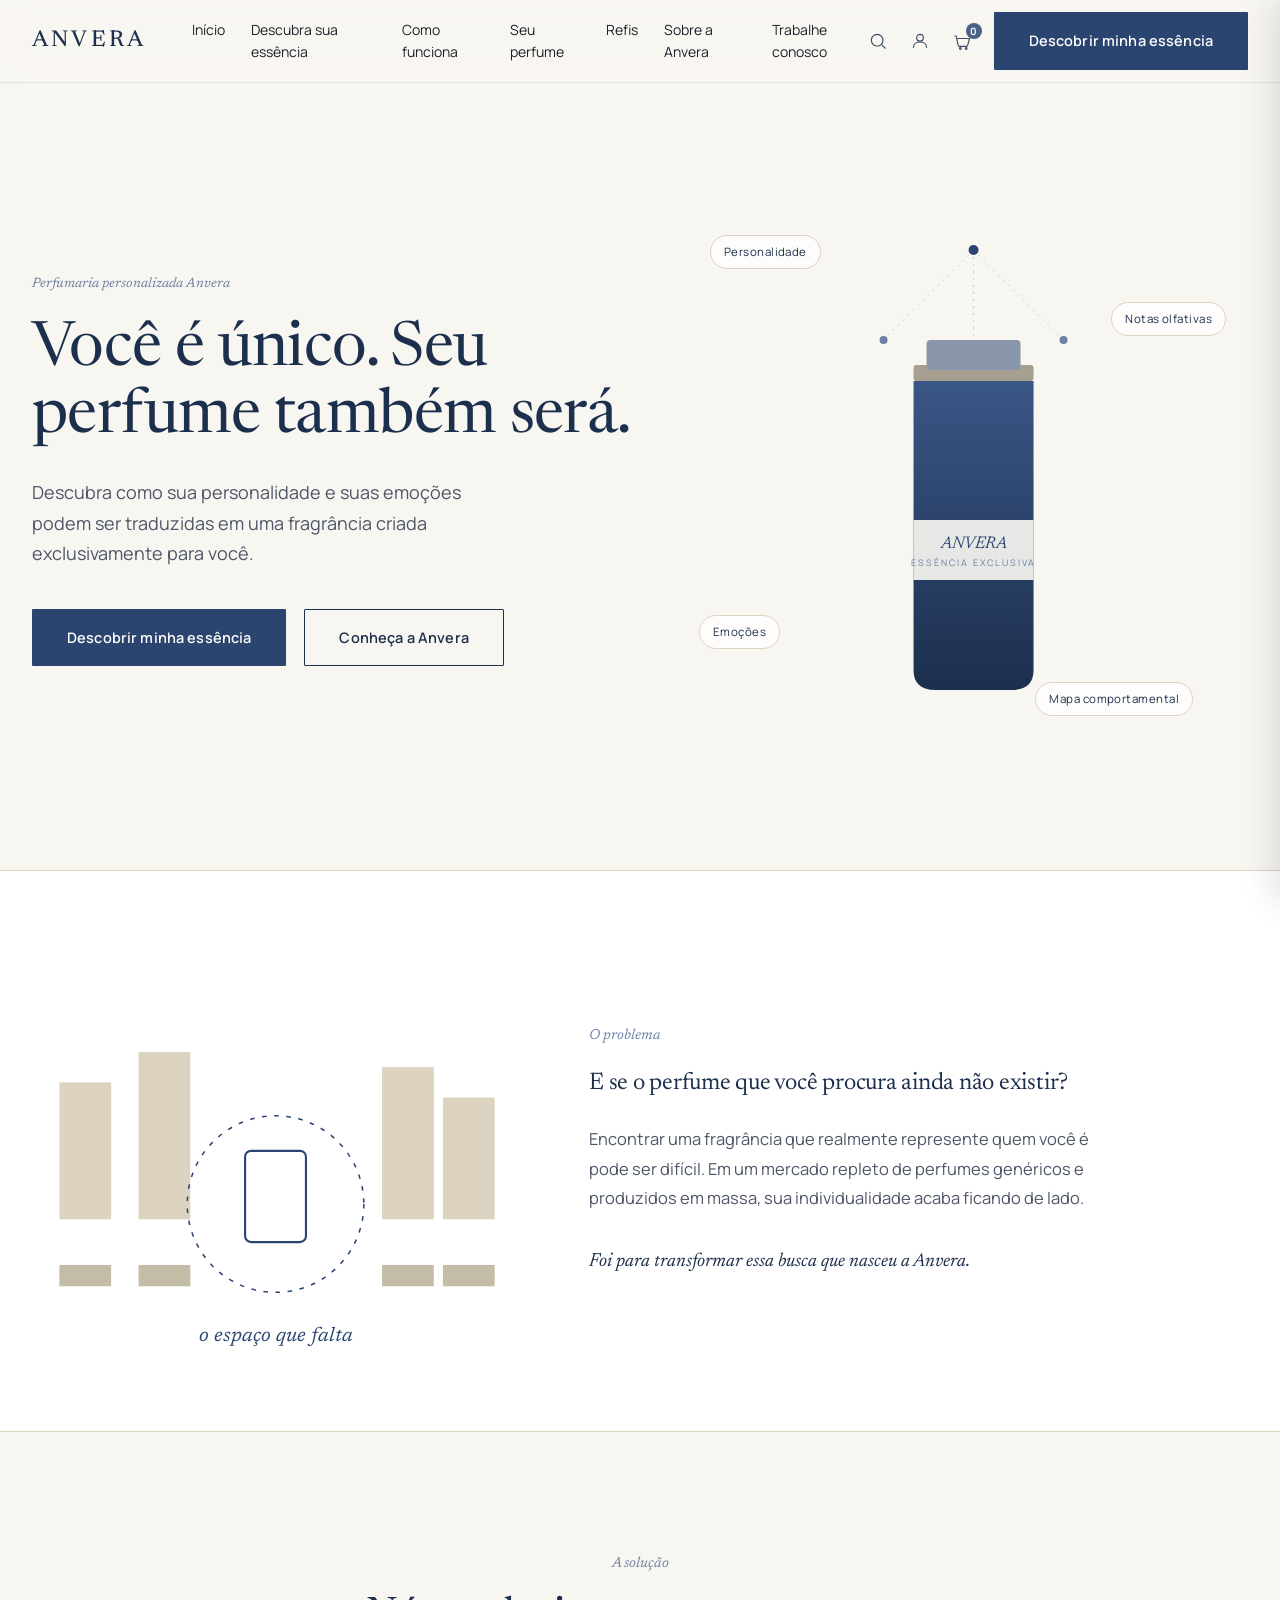
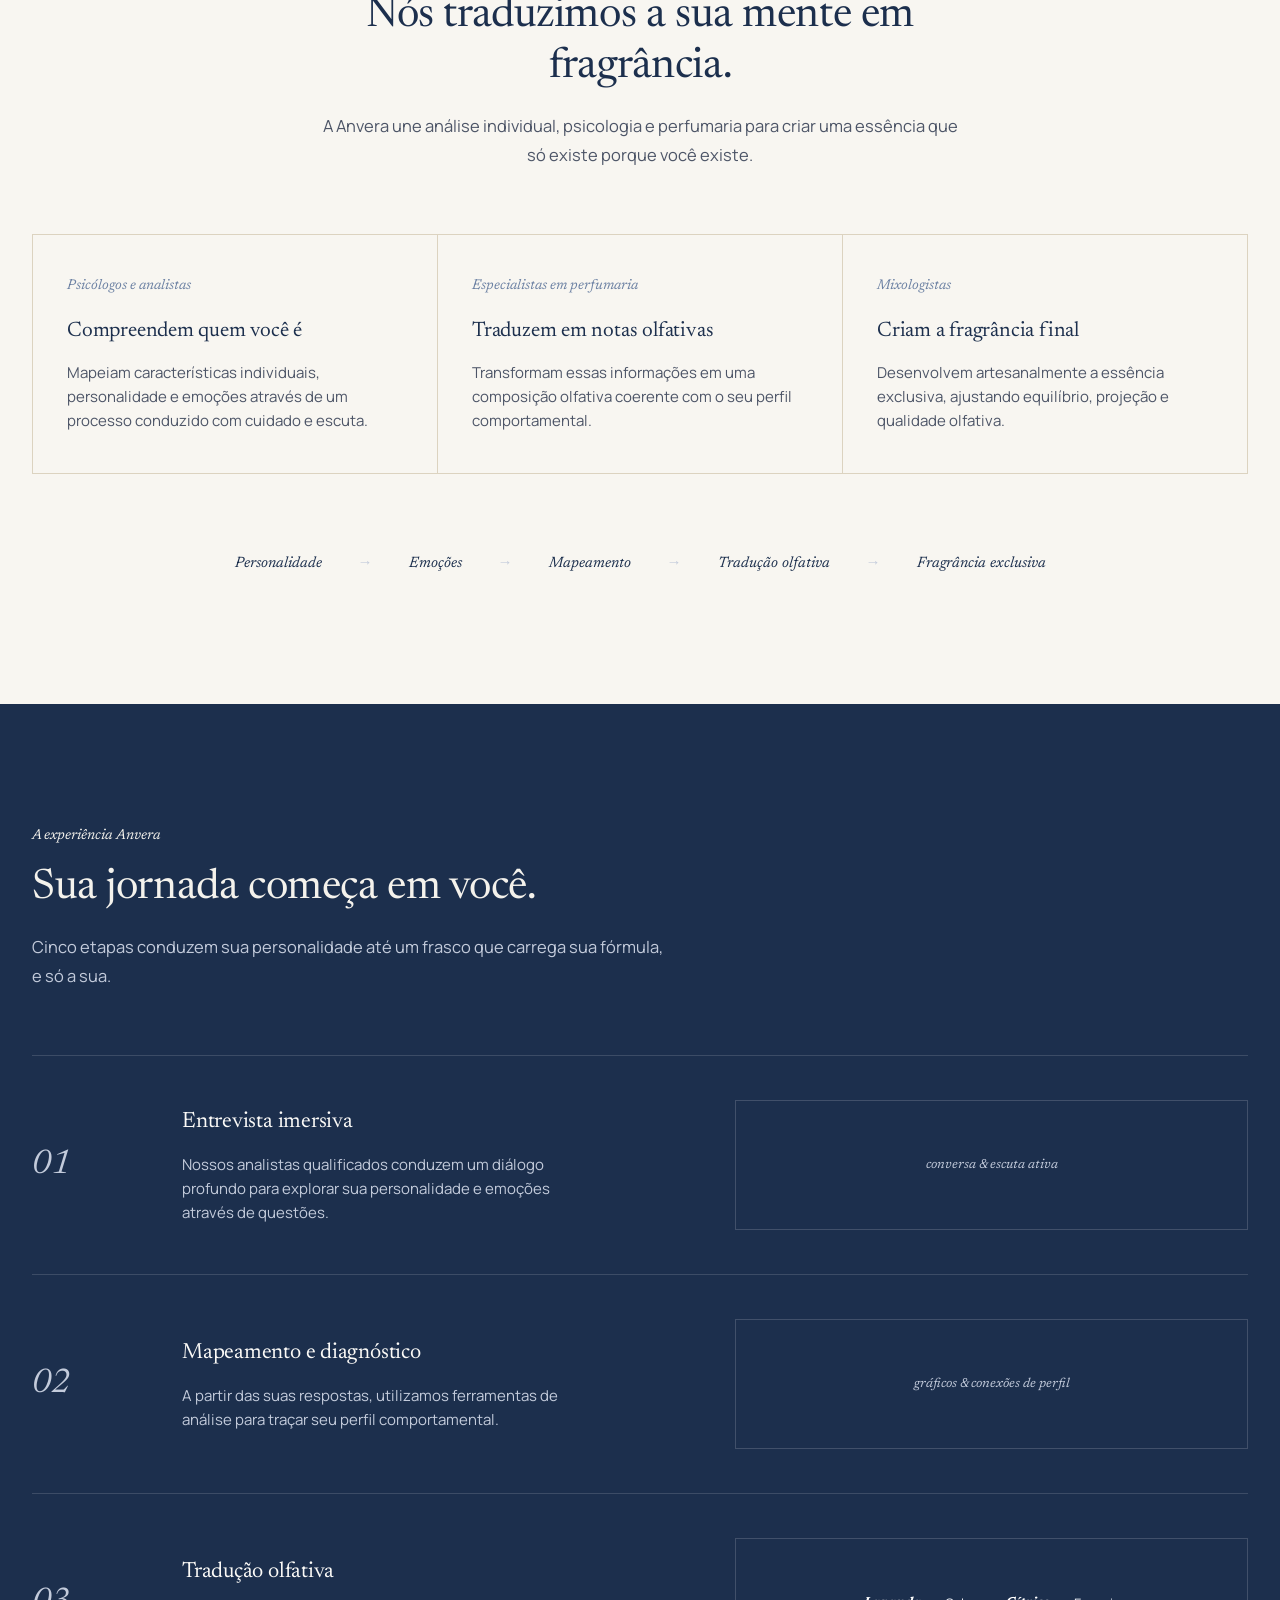
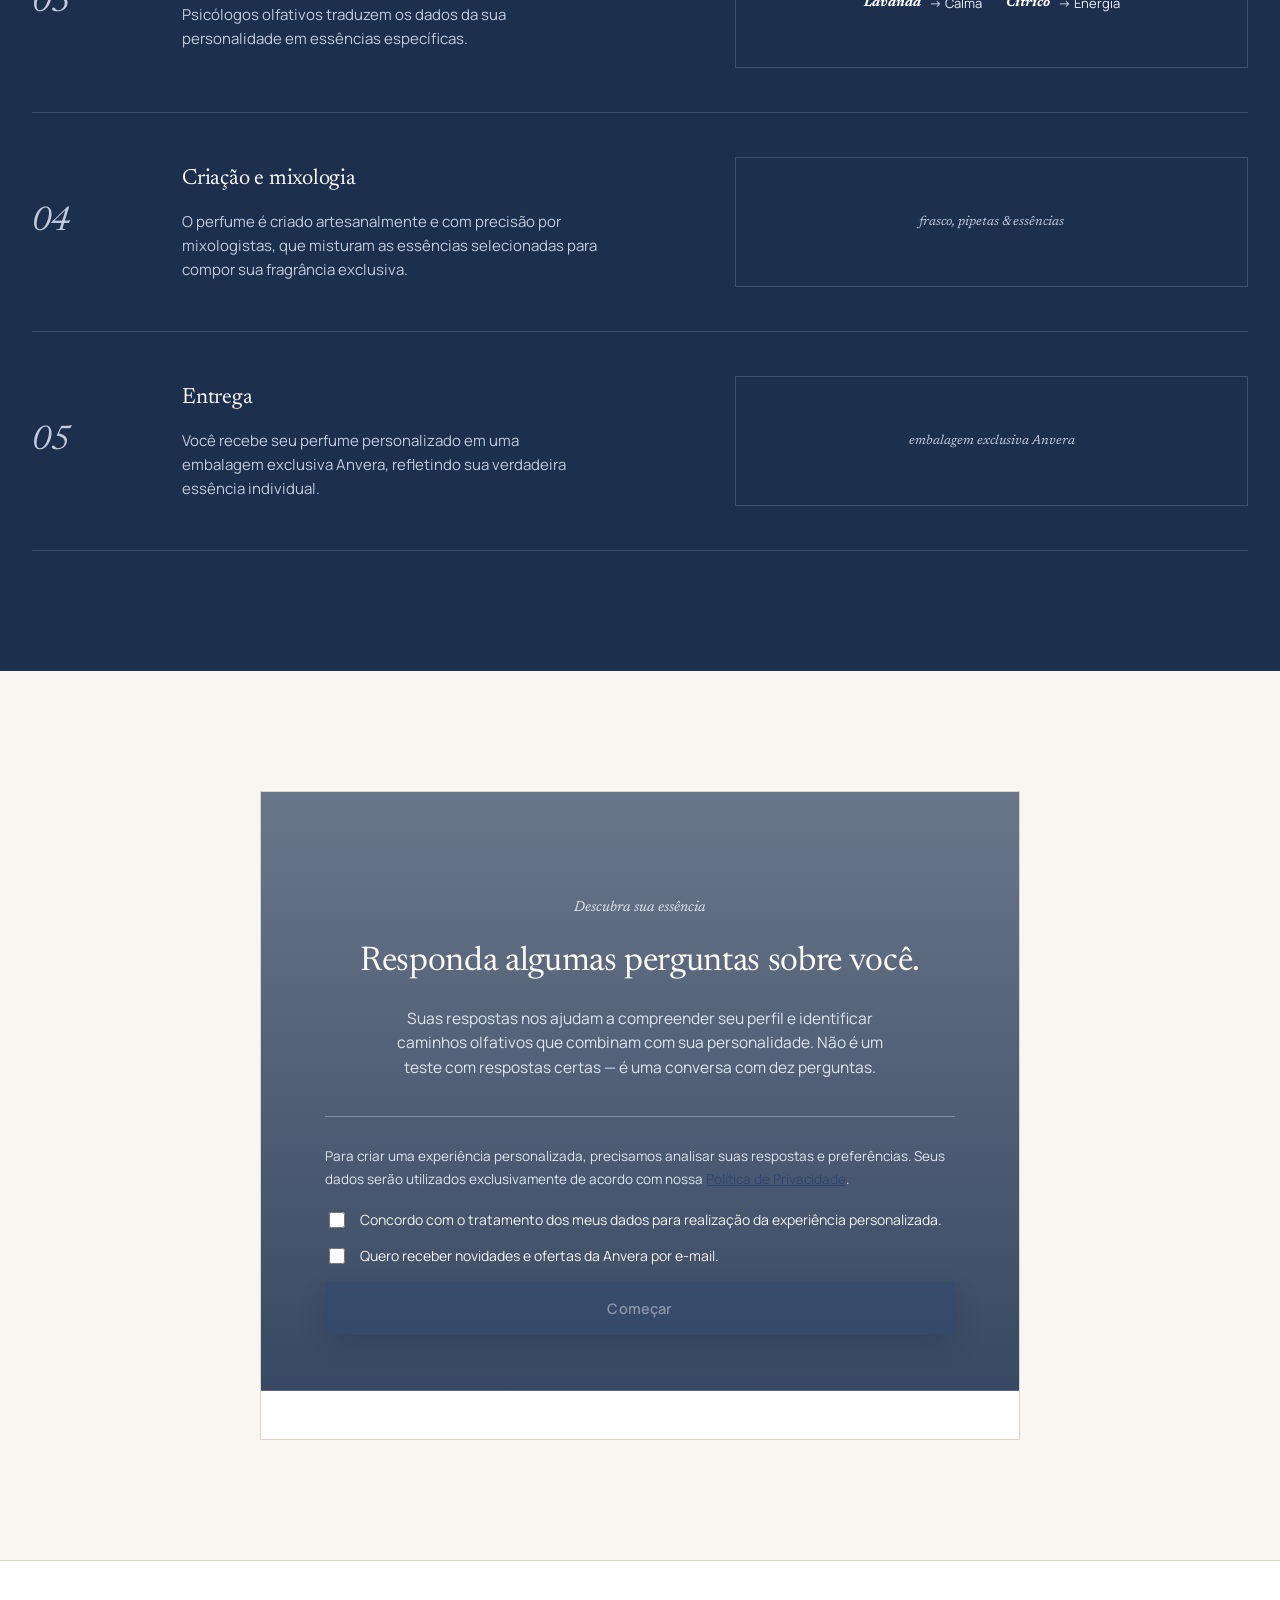
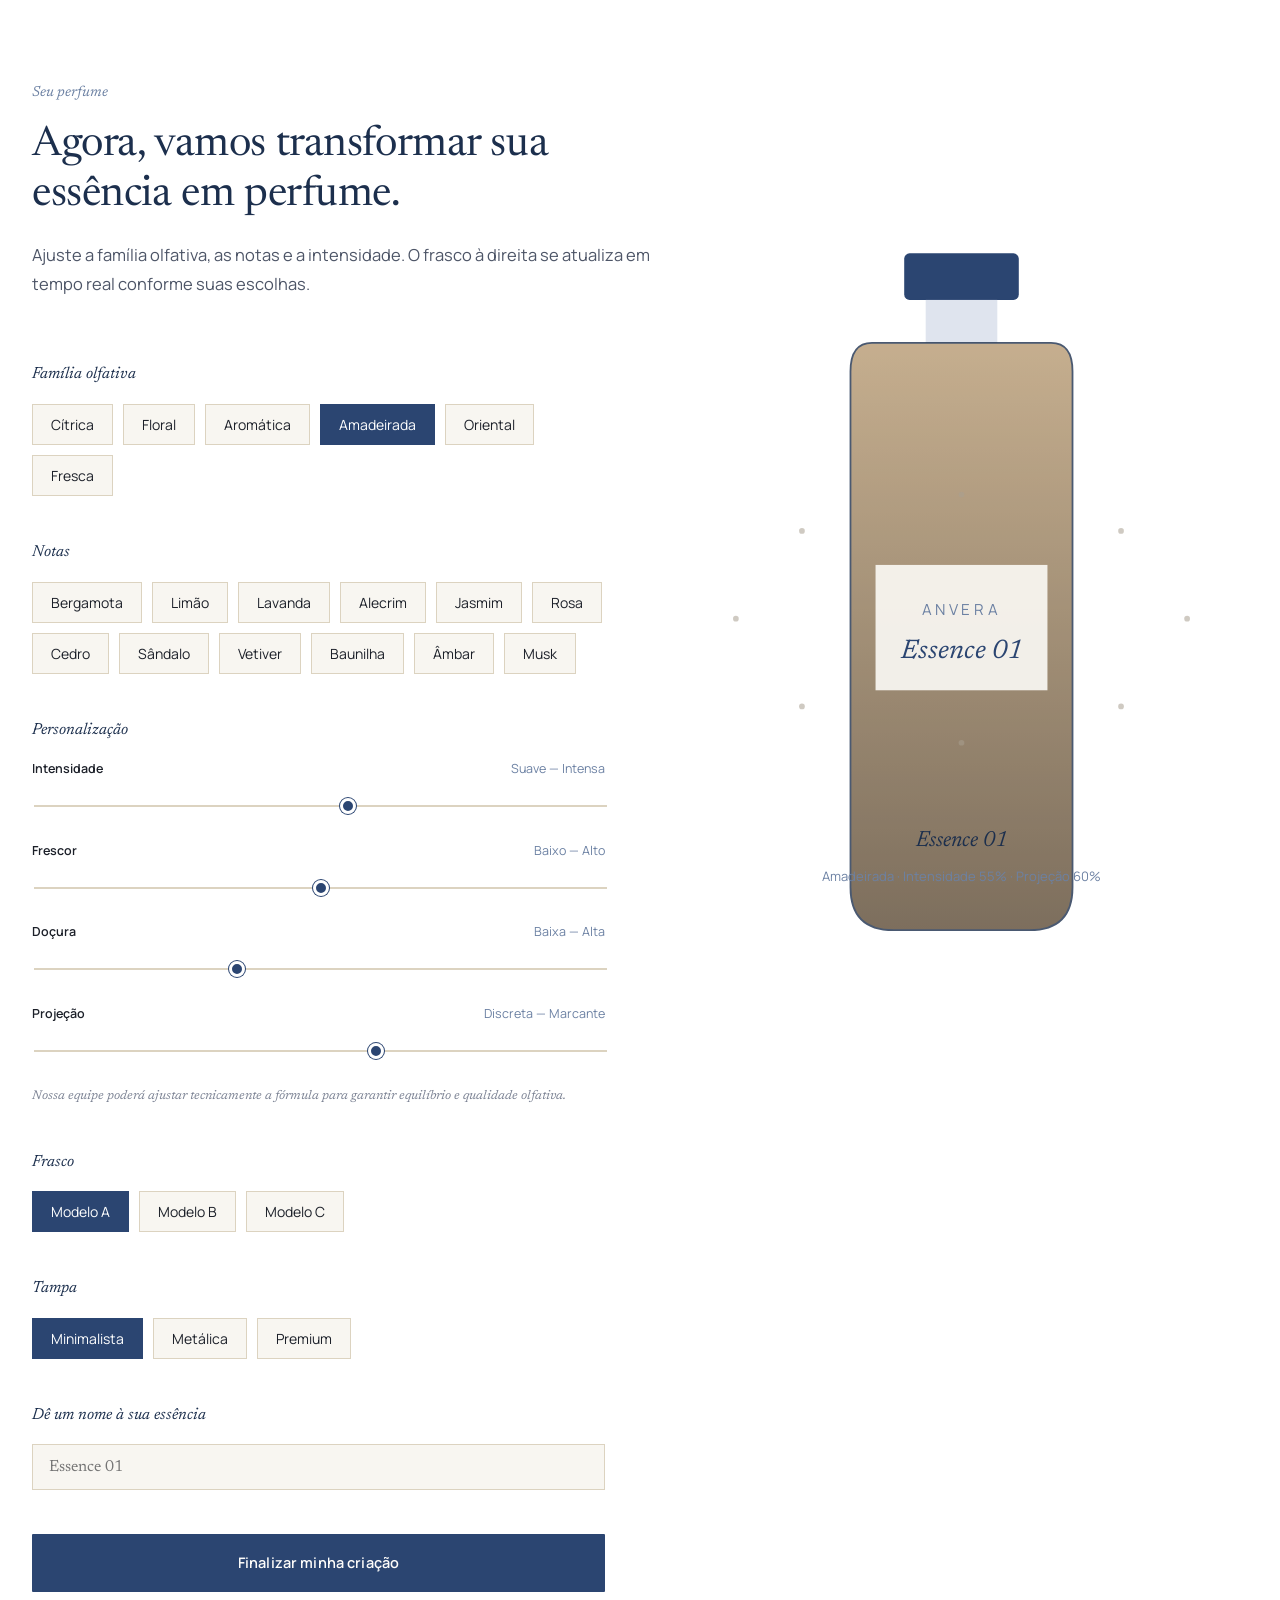
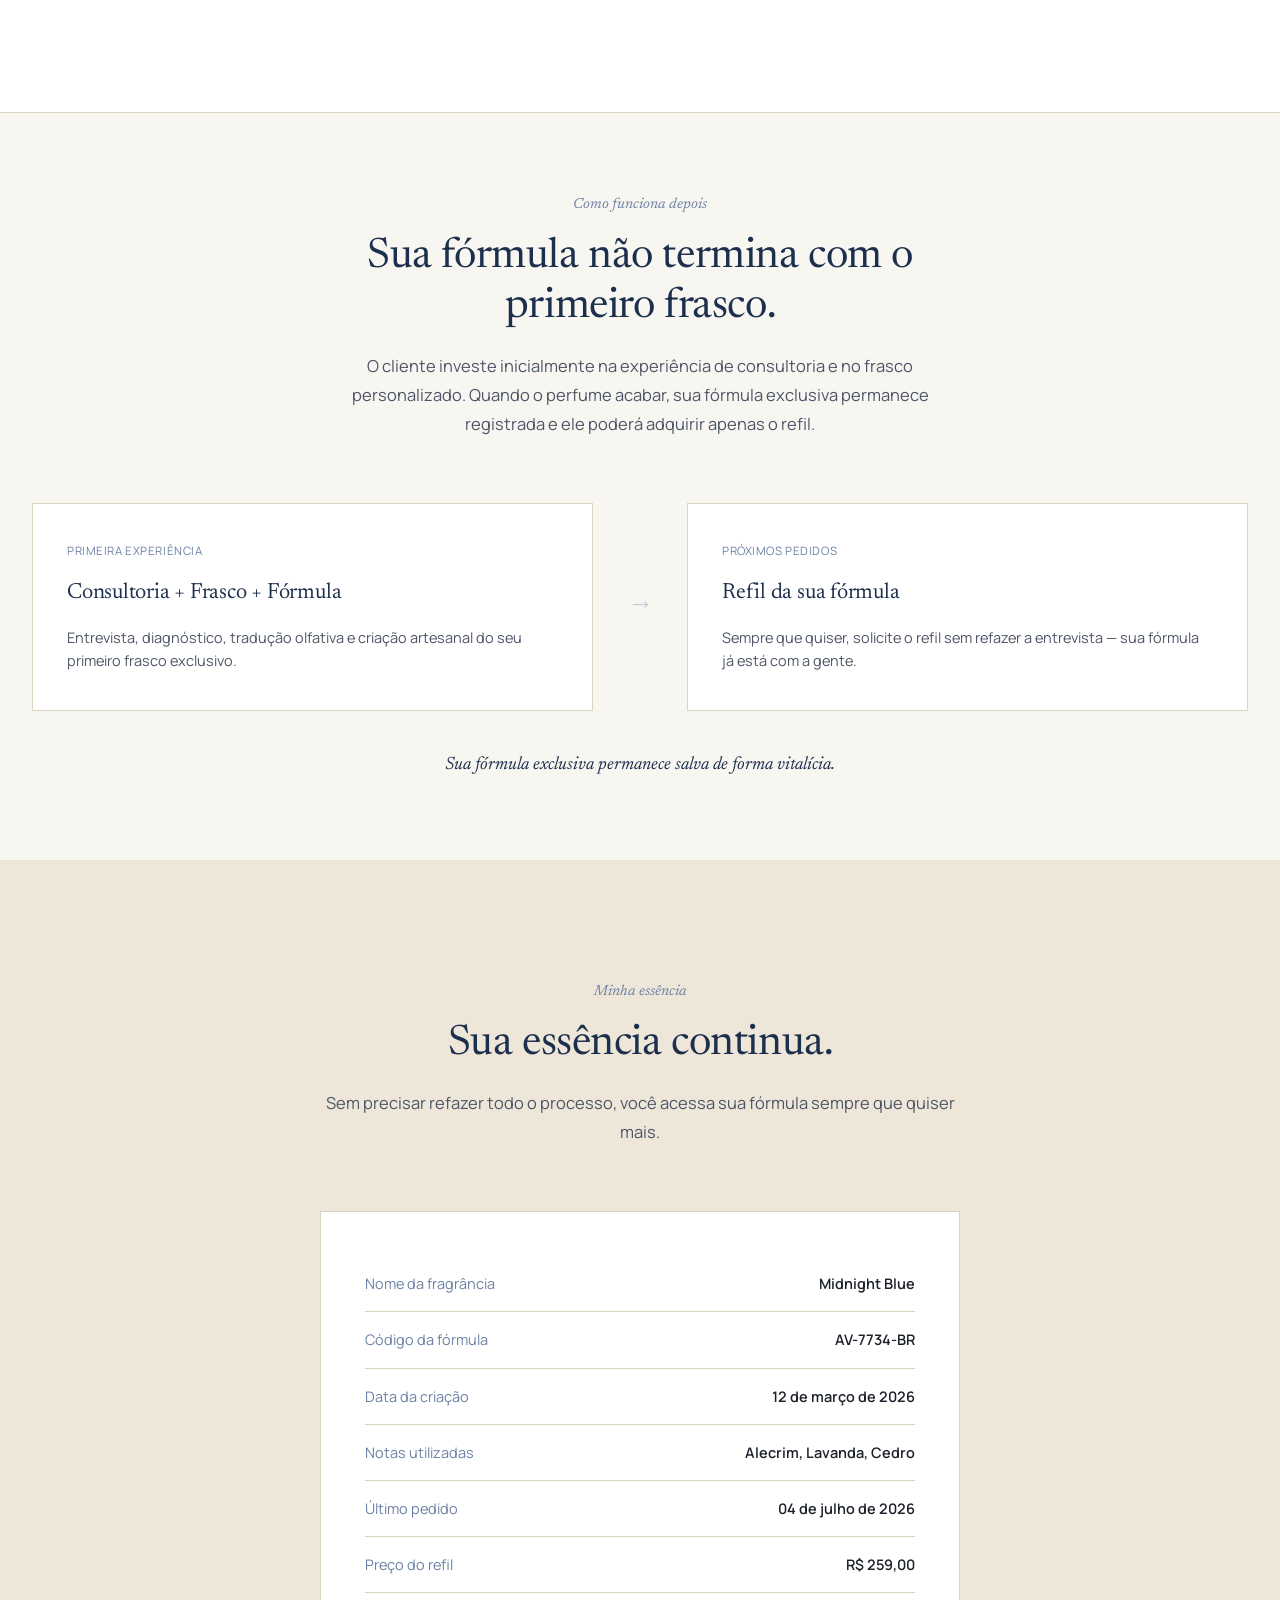
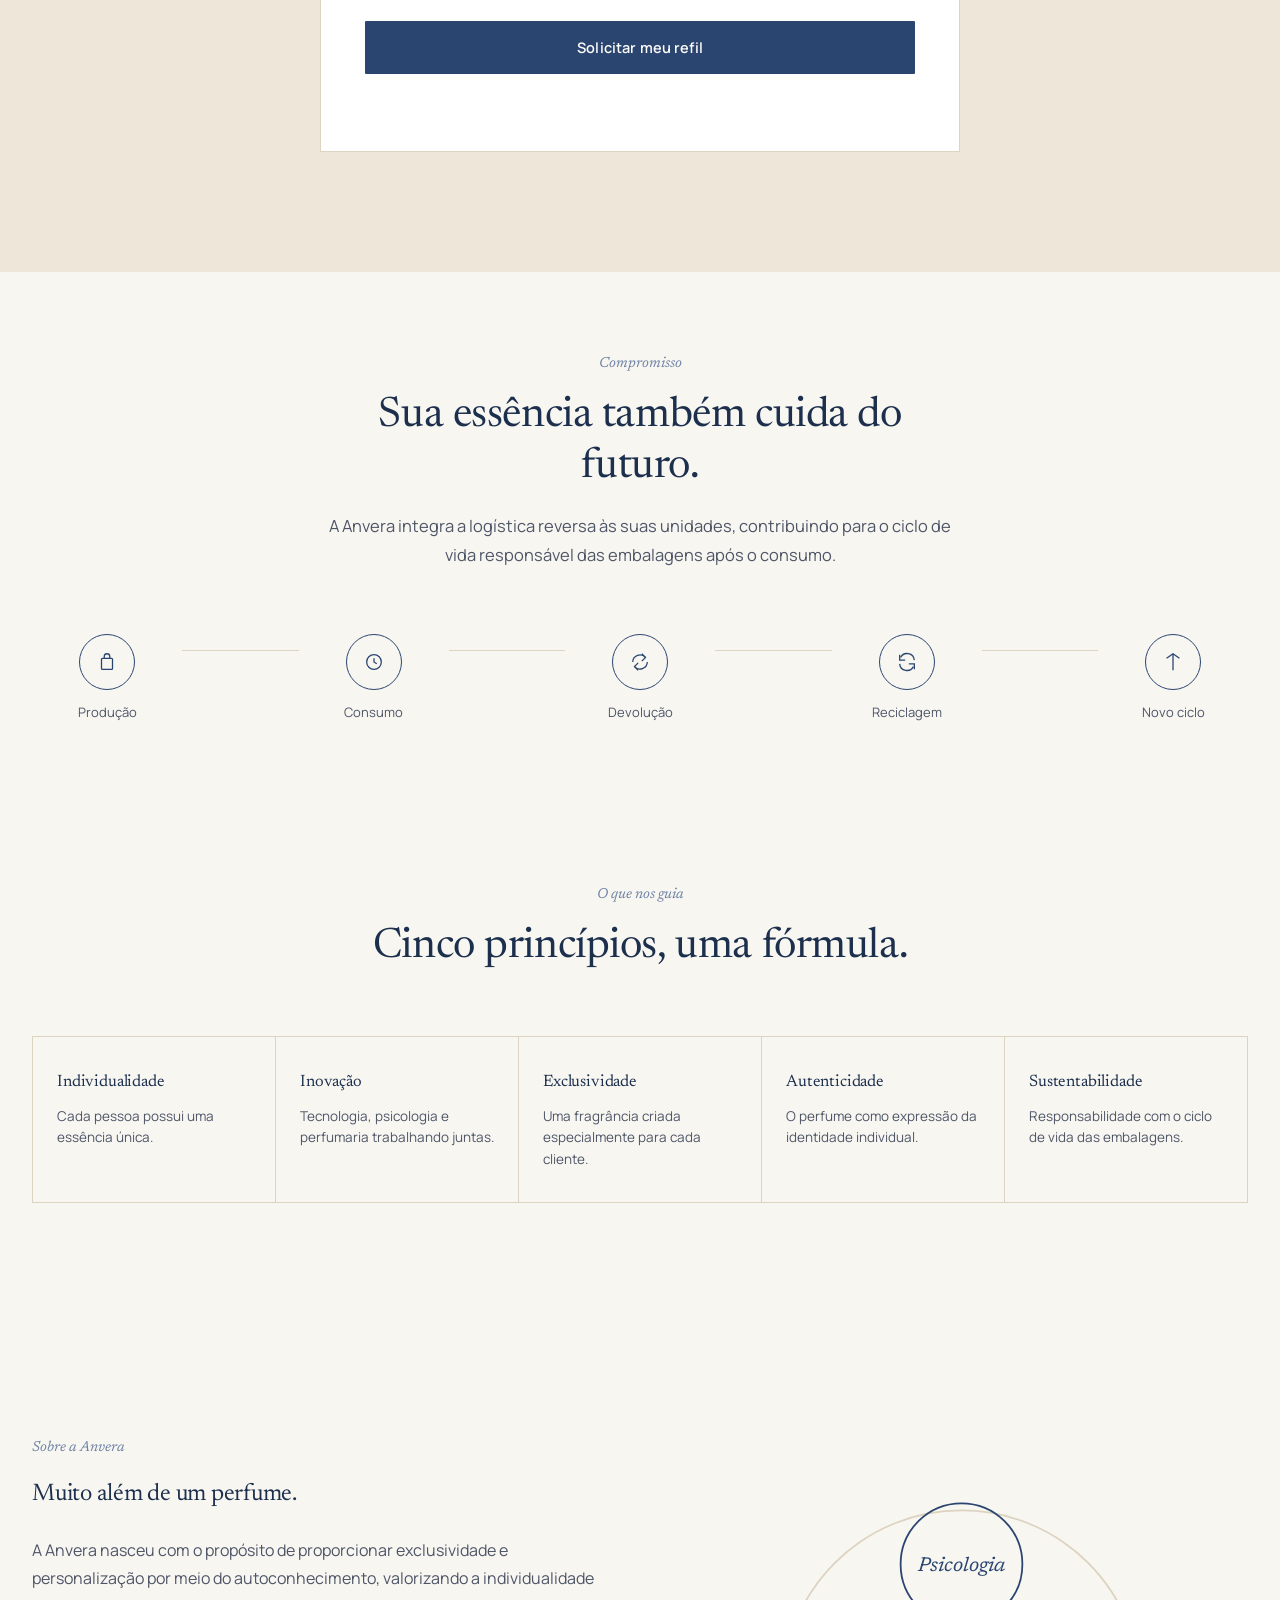
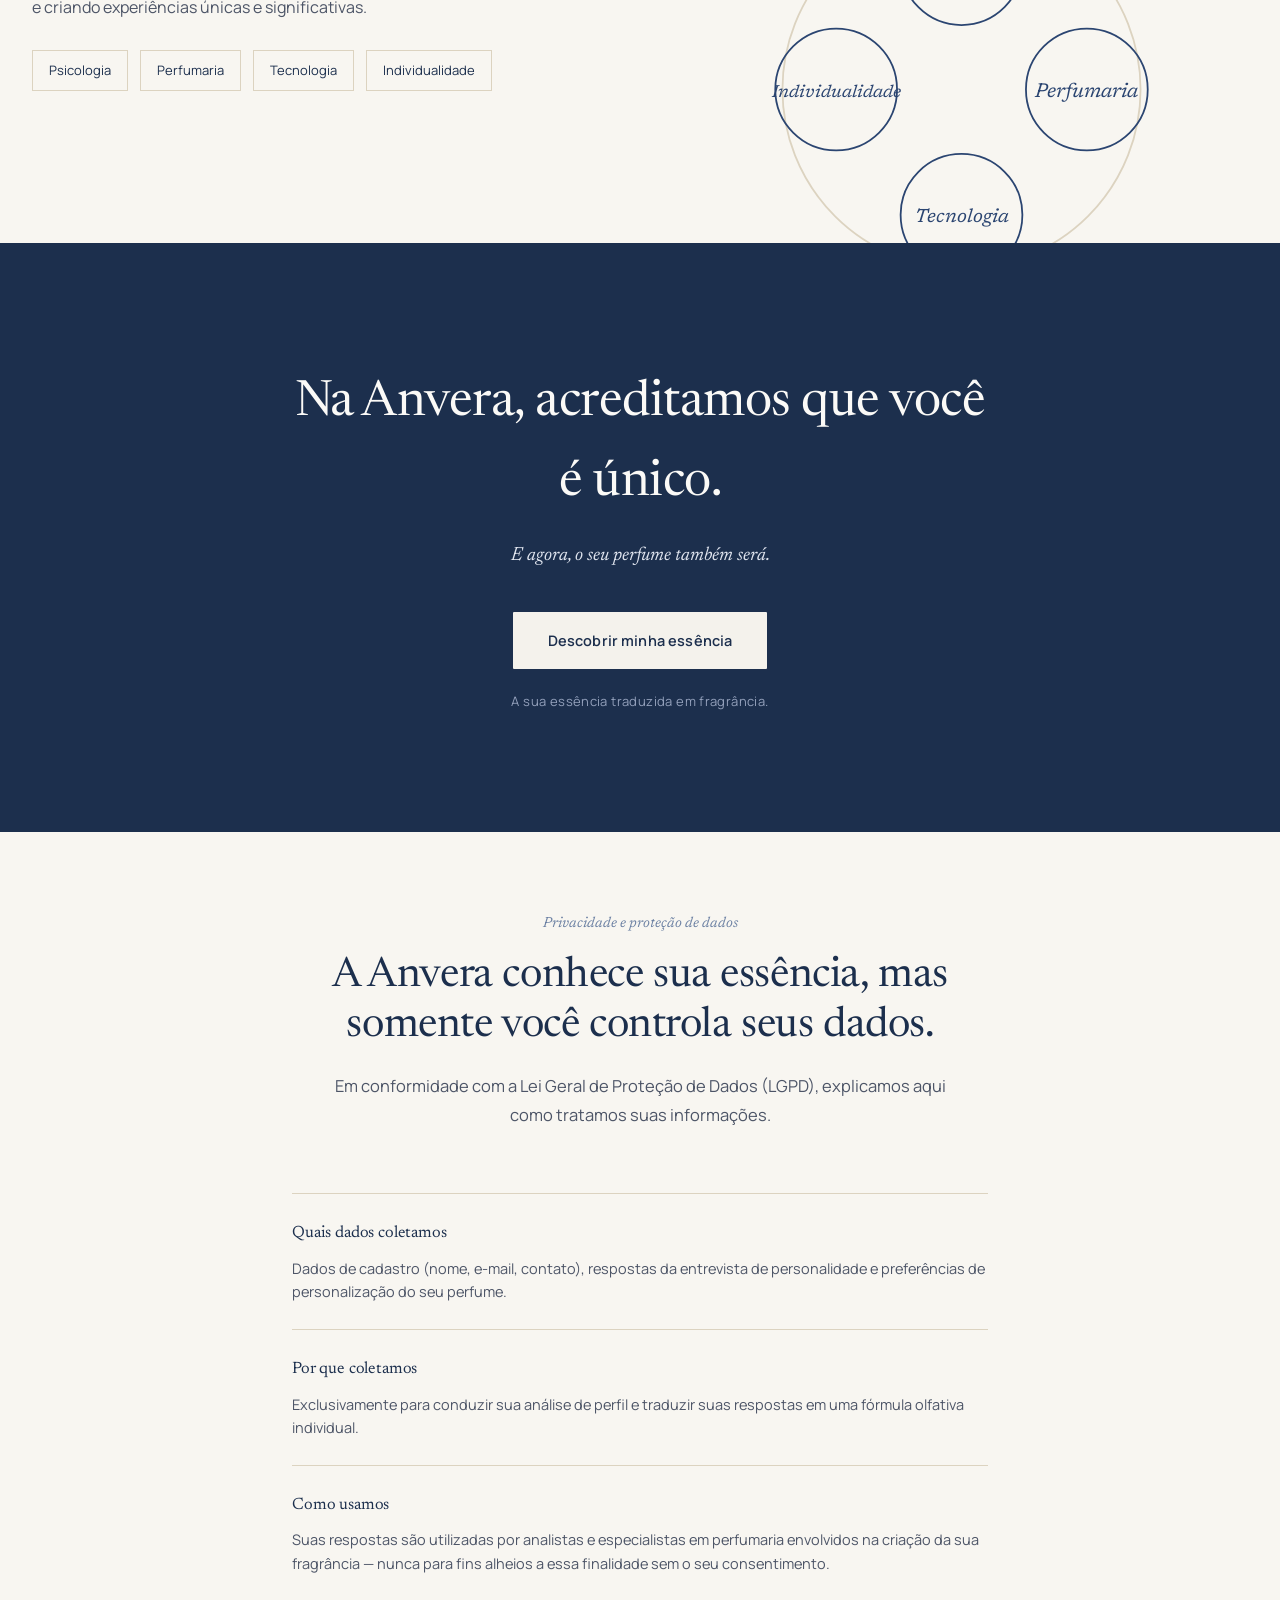
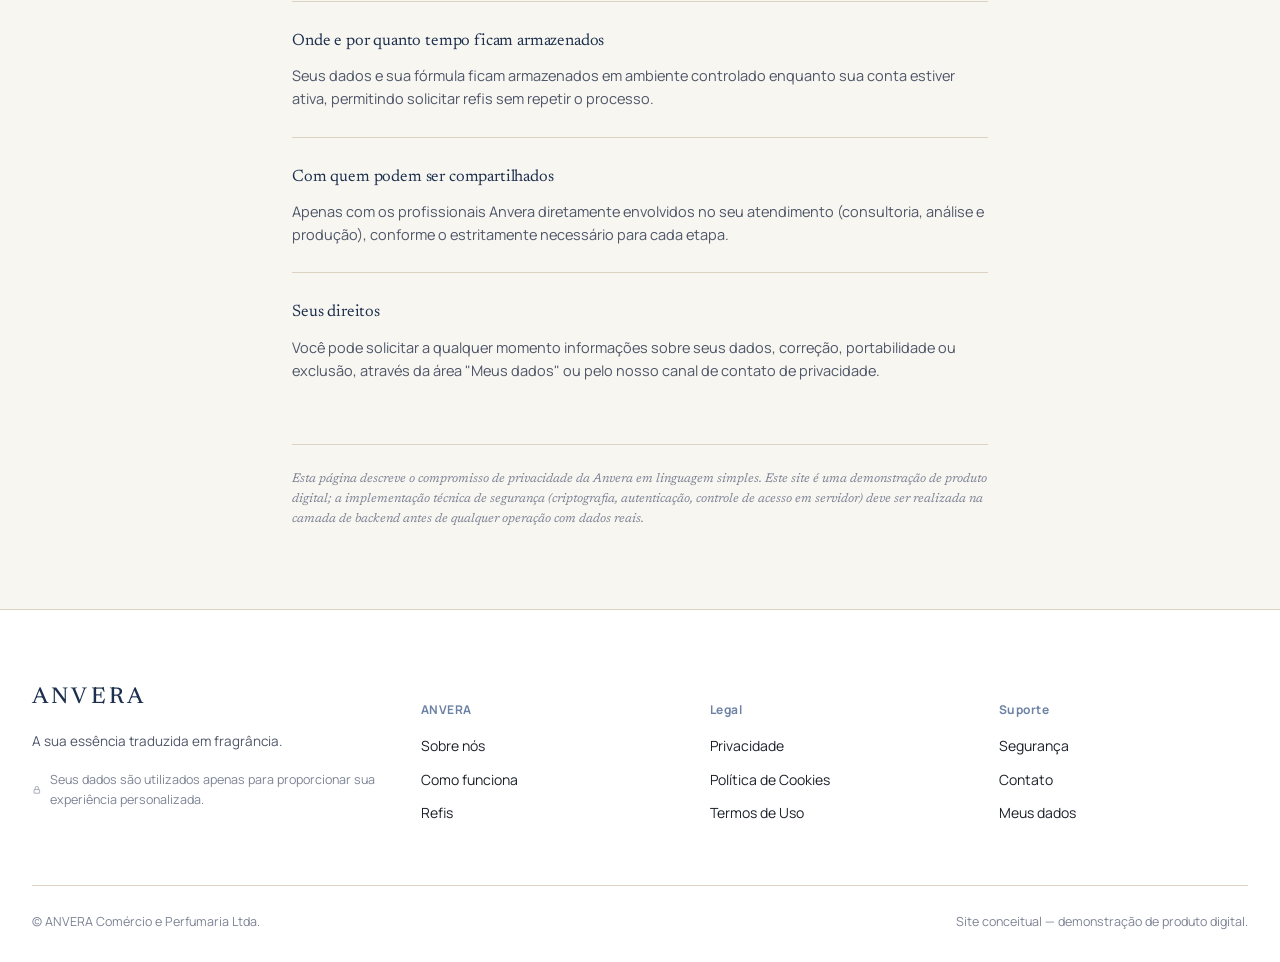
==== commit b975f638: "2" ====
--- a/index.html
+++ b/index.html
@@ -1,730 +1,887 @@
 <!DOCTYPE html>
 <html lang="pt-BR">
+
 <head>
-<meta charset="UTF-8">
-<meta name="viewport" content="width=device-width, initial-scale=1.0">
-<title>ANVERA — A sua essência traduzida em fragrância</title>
-<meta name="description" content="Anvera une psicologia, análise comportamental, perfumaria e mixologia para criar uma fragrância exclusiva a partir de quem você é.">
-<link rel="preconnect" href="https://fonts.googleapis.com">
-<link rel="preconnect" href="https://fonts.gstatic.com" crossorigin>
-<link href="https://fonts.googleapis.com/css2?family=Newsreader:ital,opsz,wght@0,6..72,300;0,6..72,400;0,6..72,500;1,6..72,400&family=Manrope:wght@400;500;600;700&display=swap" rel="stylesheet">
-<link rel="stylesheet" href="style.css">
+  <meta charset="UTF-8">
+  <meta name="viewport" content="width=device-width, initial-scale=1.0">
+  <title>ANVERA — A sua essência traduzida em fragrância</title>
+  <meta name="description"
+    content="Anvera une psicologia, análise comportamental, perfumaria e mixologia para criar uma fragrância exclusiva a partir de quem você é.">
+  <link rel="preconnect" href="https://fonts.googleapis.com">
+  <link rel="preconnect" href="https://fonts.gstatic.com" crossorigin>
+  <link
+    href="https://fonts.googleapis.com/css2?family=Newsreader:ital,opsz,wght@0,6..72,300;0,6..72,400;0,6..72,500;1,6..72,400&family=Manrope:wght@400;500;600;700&display=swap"
+    rel="stylesheet">
+  <link rel="stylesheet" href="style.css">
 </head>
+
 <body>
 
-<!-- ================= HEADER ================= -->
-<header class="site">
-  <div class="header-inner">
-    <a href="#inicio" class="logo">ANVERA</a>
-    <nav class="main-nav">
+  <!-- ================= HEADER ================= -->
+  <header class="site">
+    <div class="header-inner">
+      <div class="header-left">
+        <a href="#inicio" class="logo">ANVERA</a>
+        <nav class="main-nav">
+          <a href="#inicio">Início</a>
+          <a href="#descubra">Descubra sua essência</a>
+          <a href="#como-funciona">Como funciona</a>
+          <a href="#seu-perfume">Seu perfume</a>
+          <a href="#refis">Refis</a>
+          <a href="#sobre">Sobre a Anvera</a>
+          <a href="https://forms.cloud.microsoft/Pages/DesignPageV2.aspx?subpage=design&FormId=MMy0NxUzmEWJ5eYZCnArwDXx8RGs18lApIhpAKyGmKJURUpDWkxQQzJSQkhOMVZONFNOTU1OQjhNSy4u&Token=726558f8bc65459aa78f4f2ea34a0d5d"
+            target="_blank" rel="noopener noreferrer">Trabalhe conosco</a>
+        </nav>
+      </div>
+      <div class="header-actions">
+        <button class="icon-btn" id="searchBtn" aria-label="Pesquisar">
+          <svg viewBox="0 0 24 24" fill="none" stroke="currentColor" stroke-width="1.4">
+            <circle cx="11" cy="11" r="7" />
+            <line x1="21" y1="21" x2="16.6" y2="16.6" />
+          </svg>
+        </button>
+        <button class="icon-btn" id="accountBtn" aria-label="Minha conta">
+          <svg viewBox="0 0 24 24" fill="none" stroke="currentColor" stroke-width="1.4">
+            <circle cx="12" cy="8" r="4" />
+            <path d="M4 20c0-4.4 3.6-7 8-7s8 2.6 8 7" />
+          </svg>
+        </button>
+        <button class="icon-btn cart-icon-btn" id="cartBtn" aria-label="Abrir carrinho">
+          <svg viewBox="0 0 24 24" fill="none" stroke="currentColor" stroke-width="1.4">
+            <path d="M3 6h2l2.4 11.2a1.5 1.5 0 001.5 1.2h8.4a1.5 1.5 0 001.5-1.2L21 9H6" />
+            <circle cx="10" cy="21" r="1" />
+            <circle cx="17" cy="21" r="1" />
+          </svg>
+          <span class="cart-badge" id="cartBadge" hidden>0</span>
+        </button>
+        <a href="#descubra" class="btn btn-primary header-cta">Descobrir minha essência</a>
+        <button class="hamburger" id="hamburgerBtn" aria-label="Abrir menu" aria-controls="mobileMenu"
+          aria-expanded="false">
+          <span></span><span></span><span></span>
+        </button>
+      </div>
+    </div>
+    <div class="mobile-menu" id="mobileMenu">
       <a href="#inicio">Início</a>
       <a href="#descubra">Descubra sua essência</a>
       <a href="#como-funciona">Como funciona</a>
       <a href="#seu-perfume">Seu perfume</a>
       <a href="#refis">Refis</a>
       <a href="#sobre">Sobre a Anvera</a>
-      <a href="https://forms.gle/REPLACE-COM-SEU-LINK-DO-FORMULARIO" target="_blank" rel="noopener noreferrer">Trabalhe conosco</a>
-    </nav>
-    <div class="header-actions">
-      <button class="icon-btn" id="searchBtn" aria-label="Pesquisar">
-        <svg viewBox="0 0 24 24" fill="none" stroke="currentColor" stroke-width="1.4"><circle cx="11" cy="11" r="7"/><line x1="21" y1="21" x2="16.6" y2="16.6"/></svg>
-      </button>
-      <button class="icon-btn" id="accountBtn" aria-label="Minha conta">
-        <svg viewBox="0 0 24 24" fill="none" stroke="currentColor" stroke-width="1.4"><circle cx="12" cy="8" r="4"/><path d="M4 20c0-4.4 3.6-7 8-7s8 2.6 8 7"/></svg>
-      </button>
-      <button class="icon-btn cart-icon-btn" id="cartBtn" aria-label="Abrir carrinho">
-        <svg viewBox="0 0 24 24" fill="none" stroke="currentColor" stroke-width="1.4"><path d="M3 6h2l2.4 11.2a1.5 1.5 0 001.5 1.2h8.4a1.5 1.5 0 001.5-1.2L21 9H6"/><circle cx="10" cy="21" r="1"/><circle cx="17" cy="21" r="1"/></svg>
-        <span class="cart-badge" id="cartBadge" hidden>0</span>
-      </button>
-      <a href="#descubra" class="btn btn-primary header-cta">Descobrir minha essência</a>
-      <button class="hamburger" id="hamburgerBtn" aria-label="Abrir menu">
-        <span></span><span></span><span></span>
+      <a
+        href="https://forms.cloud.microsoft/Pages/DesignPageV2.aspx?subpage=design&FormId=MMy0NxUzmEWJ5eYZCnArwDXx8RGs18lApIhpAKyGmKJURUpDWkxQQzJSQkhOMVZONFNOTU1OQjhNSy4u&Token=726558f8bc65459aa78f4f2ea34a0d5d">Trabalhe
+        conosco</a>
+      <a href="#descubra" class="btn btn-primary btn-block">Descobrir minha essência</a>
+    </div>
+  </header>
+
+  <main>
+
+    <!-- ================= HERO ================= -->
+    <section class="hero" id="inicio">
+      <div class="container hero-grid">
+        <div>
+          <div class="hero-eyebrow">Perfumaria personalizada Anvera</div>
+          <h1>Você é único. Seu perfume também será.</h1>
+          <p class="sub">Descubra como sua personalidade e suas emoções podem ser traduzidas em uma fragrância criada
+            exclusivamente para você.</p>
+          <div class="hero-actions">
+            <a href="#descubra" class="btn btn-primary">Descobrir minha essência</a>
+            <a href="#sobre" class="btn btn-outline">Conheça a Anvera</a>
+          </div>
+        </div>
+        <div class="hero-visual">
+          <svg viewBox="0 0 420 560" fill="none" xmlns="http://www.w3.org/2000/svg">
+            <defs>
+              <linearGradient id="bottleGrad" x1="0" y1="0" x2="0" y2="1">
+                <stop offset="0%" stop-color="#3a5686" />
+                <stop offset="100%" stop-color="#1c2f4d" />
+              </linearGradient>
+            </defs>
+            <line x1="210" y1="60" x2="210" y2="160" stroke="#c3cbdb" stroke-width="1" stroke-dasharray="2 5"
+              class="molecule" />
+            <line x1="210" y1="60" x2="120" y2="150" stroke="#c3cbdb" stroke-width="1" stroke-dasharray="2 5"
+              class="molecule" />
+            <line x1="210" y1="60" x2="300" y2="150" stroke="#c3cbdb" stroke-width="1" stroke-dasharray="2 5"
+              class="molecule" />
+            <circle cx="210" cy="60" r="5" fill="#2b4571" class="molecule" style="animation-delay:.2s" />
+            <circle cx="120" cy="150" r="4" fill="#6c81a3" class="molecule" style="animation-delay:.6s" />
+            <circle cx="300" cy="150" r="4" fill="#6c81a3" class="molecule" style="animation-delay:1s" />
+            <rect x="150" y="175" width="120" height="16" rx="3" fill="#a79f8f" />
+            <rect x="163" y="150" width="94" height="30" rx="4" fill="#8a96ac" />
+            <path d="M150 191 L150 480 Q150 500 172 500 L248 500 Q270 500 270 480 L270 191 Z" fill="url(#bottleGrad)" />
+            <rect x="150" y="330" width="120" height="60" fill="#f8f6f1" opacity=".92" />
+            <text x="210" y="358" text-anchor="middle" font-family="Newsreader, serif" font-style="italic"
+              font-size="17" fill="#2b4571">ANVERA</text>
+            <text x="210" y="376" text-anchor="middle" font-family="Manrope, sans-serif" font-size="9"
+              letter-spacing="2" fill="#6c81a3">ESSÊNCIA EXCLUSIVA</text>
+          </svg>
+          <span class="floating-tag tag-1">Personalidade</span>
+          <span class="floating-tag tag-2">Notas olfativas</span>
+          <span class="floating-tag tag-3">Emoções</span>
+          <span class="floating-tag tag-4">Mapa comportamental</span>
+        </div>
+      </div>
+    </section>
+
+    <!-- ================= PROBLEMA ================= -->
+    <section class="section problem">
+      <div class="container problem-grid">
+        <div class="bottle-field">
+          <svg viewBox="0 0 320 320" fill="none" xmlns="http://www.w3.org/2000/svg">
+            <rect x="18" y="60" width="34" height="90" fill="#dcd3c0" />
+            <rect x="70" y="40" width="34" height="110" fill="#dcd3c0" />
+            <rect x="230" y="50" width="34" height="100" fill="#dcd3c0" />
+            <rect x="270" y="70" width="34" height="80" fill="#dcd3c0" />
+            <rect x="18" y="180" width="34" height="14" fill="#c3bda8" />
+            <rect x="70" y="180" width="34" height="14" fill="#c3bda8" />
+            <rect x="230" y="180" width="34" height="14" fill="#c3bda8" />
+            <rect x="270" y="180" width="34" height="14" fill="#c3bda8" />
+            <circle cx="160" cy="140" r="58" fill="none" stroke="#2b4571" stroke-width="1" stroke-dasharray="3 5" />
+            <rect x="140" y="105" width="40" height="60" rx="4" fill="none" stroke="#2b4571" stroke-width="1.4" />
+            <text x="160" y="230" text-anchor="middle" font-family="Newsreader, serif" font-style="italic"
+              font-size="13" fill="#2b4571">o espaço que falta</text>
+          </svg>
+        </div>
+        <div>
+          <div class="sec-kicker">O problema</div>
+          <h2>E se o perfume que você procura ainda não existir?</h2>
+          <p style="margin-top:22px;font-size:16.5px;color:#4d5567;line-height:1.8;max-width:520px;">Encontrar uma
+            fragrância que realmente represente quem você é pode ser difícil. Em um mercado repleto de perfumes
+            genéricos e produzidos em massa, sua individualidade acaba ficando de lado.</p>
+          <p class="problem-closer">Foi para transformar essa busca que nasceu a Anvera.</p>
+        </div>
+      </div>
+    </section>
+
+    <!-- ================= SOLUÇÃO ================= -->
+    <section class="section" id="solucao">
+      <div class="container">
+        <div class="sec-head center">
+          <div class="sec-kicker">A solução</div>
+          <h2>Nós traduzimos a sua mente em fragrância.</h2>
+          <p>A Anvera une análise individual, psicologia e perfumaria para criar uma essência que só existe porque você
+            existe.</p>
+        </div>
+        <div class="solution-cols">
+          <div class="solution-col">
+            <div class="num">Psicólogos e analistas</div>
+            <h3>Compreendem quem você é</h3>
+            <p>Mapeiam características individuais, personalidade e emoções através de um processo conduzido com cuidado
+              e escuta.</p>
+          </div>
+          <div class="solution-col">
+            <div class="num">Especialistas em perfumaria</div>
+            <h3>Traduzem em notas olfativas</h3>
+            <p>Transformam essas informações em uma composição olfativa coerente com o seu perfil comportamental.</p>
+          </div>
+          <div class="solution-col">
+            <div class="num">Mixologistas</div>
+            <h3>Criam a fragrância final</h3>
+            <p>Desenvolvem artesanalmente a essência exclusiva, ajustando equilíbrio, projeção e qualidade olfativa.</p>
+          </div>
+        </div>
+        <div class="flow-strip">
+          <span>Personalidade</span><span class="arrow">→</span><span>Emoções</span><span
+            class="arrow">→</span><span>Mapeamento</span><span class="arrow">→</span><span>Tradução olfativa</span><span
+            class="arrow">→</span><span>Fragrância exclusiva</span>
+        </div>
+      </div>
+    </section>
+
+    <!-- ================= JORNADA / COMO FUNCIONA ================= -->
+    <section class="section journey" id="como-funciona">
+      <div class="container">
+        <div class="sec-head">
+          <div class="sec-kicker">A experiência Anvera</div>
+          <h2>Sua jornada começa em você.</h2>
+          <p>Cinco etapas conduzem sua personalidade até um frasco que carrega sua fórmula, e só a sua.</p>
+        </div>
+        <div class="journey-steps">
+          <div class="j-step">
+            <div class="j-num">01</div>
+            <div>
+              <h3>Entrevista imersiva</h3>
+              <p>Nossos analistas qualificados conduzem um diálogo profundo para explorar sua personalidade e emoções
+                através de questões.</p>
+            </div>
+            <div class="j-visual">conversa &amp; escuta ativa</div>
+          </div>
+          <div class="j-step">
+            <div class="j-num">02</div>
+            <div>
+              <h3>Mapeamento e diagnóstico</h3>
+              <p>A partir das suas respostas, utilizamos ferramentas de análise para traçar seu perfil comportamental.
+              </p>
+            </div>
+            <div class="j-visual">gráficos &amp; conexões de perfil</div>
+          </div>
+          <div class="j-step">
+            <div class="j-num">03</div>
+            <div>
+              <h3>Tradução olfativa</h3>
+              <p>Psicólogos olfativos traduzem os dados da sua personalidade em essências específicas.</p>
+            </div>
+            <div class="j-visual">
+              <div class="j-note-map">
+                <div class="pair"><b>Lavanda</b> → Calma</div>
+                <div class="pair"><b>Cítrico</b> → Energia</div>
+              </div>
+            </div>
+          </div>
+          <div class="j-step">
+            <div class="j-num">04</div>
+            <div>
+              <h3>Criação e mixologia</h3>
+              <p>O perfume é criado artesanalmente e com precisão por mixologistas, que misturam as essências
+                selecionadas para compor sua fragrância exclusiva.</p>
+            </div>
+            <div class="j-visual">frasco, pipetas &amp; essências</div>
+          </div>
+          <div class="j-step">
+            <div class="j-num">05</div>
+            <div>
+              <h3>Entrega</h3>
+              <p>Você recebe seu perfume personalizado em uma embalagem exclusiva Anvera, refletindo sua verdadeira
+                essência individual.</p>
+            </div>
+            <div class="j-visual">embalagem exclusiva Anvera</div>
+          </div>
+        </div>
+      </div>
+    </section>
+
+    <!-- ================= QUIZ / DESCOBERTA ================= -->
+    <section class="section" id="descubra">
+      <div class="container">
+        <div class="quiz-shell" id="quizShell">
+
+          <!-- Consentimento + intro -->
+          <div id="quizIntro">
+            <div class="quiz-intro">
+              <div class="sec-kicker">Descubra sua essência</div>
+              <h2>Responda algumas perguntas sobre você.</h2>
+              <p>Suas respostas nos ajudam a compreender seu perfil e identificar caminhos olfativos que combinam com
+                sua personalidade. Não é um teste com respostas certas — é uma conversa com dez perguntas.</p>
+            </div>
+            <div class="consent-block">
+              <p class="consent-note">Para criar uma experiência personalizada, precisamos analisar suas respostas e
+                preferências. Seus dados serão utilizados exclusivamente de acordo com nossa <a href="#privacidade"
+                  style="text-decoration:underline;color:var(--blue);">Política de Privacidade</a>.</p>
+              <label class="consent-row">
+                <input type="checkbox" id="consentRequired">
+                <span>Concordo com o tratamento dos meus dados para realização da experiência personalizada.</span>
+              </label>
+              <label class="consent-row">
+                <input type="checkbox" id="consentOptional">
+                <span>Quero receber novidades e ofertas da Anvera por e-mail.</span>
+              </label>
+              <button class="btn btn-primary btn-block" id="startQuizBtn" disabled>Começar</button>
+            </div>
+          </div>
+
+          <!-- Perguntas -->
+          <div id="quizQuestions" style="display:none;">
+            <div class="quiz-progress-wrap">
+              <div class="quiz-progress-label">
+                <span id="qLabel">Pergunta 1 de 10</span>
+                <span>Descoberta em andamento</span>
+              </div>
+              <div class="quiz-progress-bar"><i id="qProgressFill"></i></div>
+            </div>
+            <div class="quiz-question">
+              <h3 id="qText"></h3>
+              <div class="quiz-options" id="qOptions"></div>
+            </div>
+            <div class="quiz-nav">
+              <button class="btn-quiet" id="qBackBtn">Voltar</button>
+              <span></span>
+            </div>
+          </div>
+
+        </div>
+
+        <!-- Resultado -->
+        <div class="result-panel mt-lg" id="resultPanel">
+          <div class="result-top">
+            <div class="sec-kicker">Sua essência</div>
+            <h2 class="result-profile" id="resultProfileName">—</h2>
+            <div class="result-traits" id="resultTraits"></div>
+          </div>
+          <div class="result-grid">
+            <div>
+              <div class="result-family" id="resultFamily">—</div>
+              <p class="result-just" id="resultJustification"></p>
+              <p style="margin-top:24px;font-size:12px;color:#8a91a1;font-style:italic;font-family:var(--serif);">O
+                resultado apresentado tem finalidade de personalização da experiência olfativa e não constitui
+                diagnóstico psicológico ou médico.</p>
+            </div>
+            <div class="pyramid">
+              <div class="pyramid-tier">
+                <div class="tier-label">SAÍDA</div>
+                <div class="tier-note" id="resultTop"></div>
+              </div>
+              <div class="pyramid-tier">
+                <div class="tier-label">CORAÇÃO</div>
+                <div class="tier-note" id="resultHeart"></div>
+              </div>
+              <div class="pyramid-tier">
+                <div class="tier-label">FUNDO</div>
+                <div class="tier-note" id="resultBase"></div>
+              </div>
+            </div>
+          </div>
+          <div class="result-actions">
+            <a href="#seu-perfume" class="btn btn-primary" id="goCustomizeBtn">Criar minha fragrância</a>
+            <button class="btn btn-outline" id="retakeBtn">Refazer análise</button>
+          </div>
+        </div>
+      </div>
+    </section>
+
+    <!-- ================= CUSTOMIZADOR ================= -->
+    <section class="section customizer" id="seu-perfume">
+      <div class="container">
+        <div class="sec-head">
+          <div class="sec-kicker">Seu perfume</div>
+          <h2>Agora, vamos transformar sua essência em perfume.</h2>
+          <p>Ajuste a família olfativa, as notas e a intensidade. O frasco à direita se atualiza em tempo real conforme
+            suas escolhas.</p>
+        </div>
+
+        <div class="custom-grid">
+          <!-- ESQUERDA: configurações -->
+          <div>
+            <div class="custom-block">
+              <label class="block-title">Família olfativa</label>
+              <div class="chip-row" id="familyChips"></div>
+            </div>
+
+            <div class="custom-block">
+              <label class="block-title">Notas</label>
+              <div class="chip-row" id="notesChips"></div>
+            </div>
+
+            <div class="custom-block">
+              <label class="block-title">Personalização</label>
+              <div class="slider-row">
+                <div class="slider-labels"><span class="name">Intensidade</span><span>Suave — Intensa</span></div>
+                <input type="range" min="0" max="100" value="55" id="sliderIntensity">
+              </div>
+              <div class="slider-row">
+                <div class="slider-labels"><span class="name">Frescor</span><span>Baixo — Alto</span></div>
+                <input type="range" min="0" max="100" value="50" id="sliderFreshness">
+              </div>
+              <div class="slider-row">
+                <div class="slider-labels"><span class="name">Doçura</span><span>Baixa — Alta</span></div>
+                <input type="range" min="0" max="100" value="35" id="sliderSweetness">
+              </div>
+              <div class="slider-row">
+                <div class="slider-labels"><span class="name">Projeção</span><span>Discreta — Marcante</span></div>
+                <input type="range" min="0" max="100" value="60" id="sliderProjection">
+              </div>
+              <p class="tech-note">Nossa equipe poderá ajustar tecnicamente a fórmula para garantir equilíbrio e
+                qualidade olfativa.</p>
+            </div>
+
+            <div class="custom-block">
+              <label class="block-title">Frasco</label>
+              <div class="chip-row" id="bottleChips">
+                <button class="chip active" data-bottle="A">Modelo A</button>
+                <button class="chip" data-bottle="B">Modelo B</button>
+                <button class="chip" data-bottle="C">Modelo C</button>
+              </div>
+            </div>
+
+            <div class="custom-block">
+              <label class="block-title">Tampa</label>
+              <div class="chip-row" id="capChips">
+                <button class="chip active" data-cap="minimalista">Minimalista</button>
+                <button class="chip" data-cap="metalica">Metálica</button>
+                <button class="chip" data-cap="premium">Premium</button>
+              </div>
+            </div>
+
+            <div class="custom-block">
+              <label class="block-title">Dê um nome à sua essência</label>
+              <input type="text" class="name-field" id="fragranceName" placeholder="Essence 01" maxlength="30">
+            </div>
+
+            <a href="#final-resultado" class="btn btn-primary btn-block" id="finalizeBtn">Finalizar minha criação</a>
+          </div>
+
+          <!-- DIREITA: preview -->
+          <div class="custom-preview">
+            <div class="bottle-stage">
+              <svg viewBox="0 0 320 460" id="bottleSvg" xmlns="http://www.w3.org/2000/svg">
+                <defs>
+                  <linearGradient id="liquidGrad" x1="0" y1="0" x2="0" y2="1">
+                    <stop id="liquidStop1" offset="0%" stop-color="#8FA398" />
+                    <stop id="liquidStop2" offset="100%" stop-color="#2b4571" />
+                  </linearGradient>
+                </defs>
+                <!-- cap -->
+                <g id="capGroup">
+                  <rect x="128" y="46" width="64" height="26" rx="3" fill="#2b4571" id="capBody" />
+                </g>
+                <!-- neck -->
+                <rect x="140" y="72" width="40" height="24" fill="#dfe4ee" />
+                <!-- body -->
+                <path id="bottleBody"
+                  d="M110 96 L210 96 Q222 96 222 112 L222 400 Q222 424 198 424 L122 424 Q98 424 98 400 L98 112 Q98 96 110 96 Z"
+                  fill="url(#liquidGrad)" stroke="#1c2f4d" stroke-width="1" />
+                <!-- label -->
+                <rect x="112" y="220" width="96" height="70" fill="#f8f6f1" opacity="0.94" />
+                <text x="160" y="248" text-anchor="middle" font-family="Manrope, sans-serif" font-size="8.5"
+                  letter-spacing="2" fill="#6c81a3">ANVERA</text>
+                <text x="160" y="272" text-anchor="middle" font-family="Newsreader, serif" font-style="italic"
+                  font-size="15" fill="#2b4571" id="labelName">Essence 01</text>
+                <!-- particles -->
+                <g id="particleGroup"></g>
+              </svg>
+            </div>
+            <div class="preview-caption">
+              <div class="fname" id="previewName">Essence 01</div>
+              <div class="fmeta" id="previewMeta">Amadeirada · Intensidade 55% · Projeção 60%</div>
+            </div>
+          </div>
+        </div>
+      </div>
+    </section>
+
+    <!-- ================= RESULTADO FINAL ================= -->
+    <section class="section final-panel" id="final-resultado">
+      <div class="container">
+        <div class="final-card">
+          <span class="tag">Fórmula exclusiva Anvera</span>
+          <h2 class="final-name" id="finalName">Sua essência ganhou forma.</h2>
+          <p style="margin-top:14px;color:#4d5567;font-size:15px;">Sua fórmula foi registrada e permanece salva de forma
+            vitalícia na sua conta Anvera.</p>
+          <div class="final-specs">
+            <div class="final-spec">
+              <div class="k">PERFIL</div>
+              <div class="v" id="fsProfile">—</div>
+            </div>
+            <div class="final-spec">
+              <div class="k">FAMÍLIA</div>
+              <div class="v" id="fsFamily">—</div>
+            </div>
+            <div class="final-spec">
+              <div class="k">NOTAS</div>
+              <div class="v" id="fsNotes">—</div>
+            </div>
+            <div class="final-spec">
+              <div class="k">INTENSIDADE</div>
+              <div class="v" id="fsIntensity">—</div>
+            </div>
+            <div class="final-spec">
+              <div class="k">PROJEÇÃO</div>
+              <div class="v" id="fsProjection">—</div>
+            </div>
+            <div class="final-spec">
+              <div class="k">FRASCO</div>
+              <div class="v" id="fsBottle">—</div>
+            </div>
+            <div class="final-spec">
+              <div class="k">PREÇO</div>
+              <div class="v" id="fsPrice">R$ 489,00</div>
+            </div>
+          </div>
+          <div class="add-cart-row">
+            <button class="btn btn-primary" id="addPerfumeToCartBtn">Adicionar ao carrinho</button>
+            <a href="#refis" class="btn btn-outline">Ir para minha conta</a>
+          </div>
+          <div class="added-flash" id="perfumeAddedFlash">Adicionado ao carrinho.</div>
+        </div>
+      </div>
+    </section>
+
+    <!-- ================= MODELO DE NEGÓCIO ================= -->
+    <section class="section section-tight" id="modelo">
+      <div class="container">
+        <div class="sec-head center">
+          <div class="sec-kicker">Como funciona depois</div>
+          <h2>Sua fórmula não termina com o primeiro frasco.</h2>
+          <p>O cliente investe inicialmente na experiência de consultoria e no frasco personalizado. Quando o perfume
+            acabar, sua fórmula exclusiva permanece registrada e ele poderá adquirir apenas o refil.</p>
+        </div>
+        <div class="model-grid">
+          <div class="model-card">
+            <div class="k">PRIMEIRA EXPERIÊNCIA</div>
+            <h3>Consultoria + Frasco + Fórmula</h3>
+            <p>Entrevista, diagnóstico, tradução olfativa e criação artesanal do seu primeiro frasco exclusivo.</p>
+          </div>
+          <div class="model-arrow">→</div>
+          <div class="model-card">
+            <div class="k">PRÓXIMOS PEDIDOS</div>
+            <h3>Refil da sua fórmula</h3>
+            <p>Sempre que quiser, solicite o refil sem refazer a entrevista — sua fórmula já está com a gente.</p>
+          </div>
+        </div>
+        <p class="model-highlight">Sua fórmula exclusiva permanece salva de forma vitalícia.</p>
+      </div>
+    </section>
+
+    <!-- ================= REFIL ================= -->
+    <section class="section refill" id="refis">
+      <div class="container">
+        <div class="sec-head center">
+          <div class="sec-kicker">Minha essência</div>
+          <h2>Sua essência continua.</h2>
+          <p>Sem precisar refazer todo o processo, você acessa sua fórmula sempre que quiser mais.</p>
+        </div>
+        <div class="refill-card">
+          <div class="refill-row"><span class="k">Nome da fragrância</span><span class="v">Midnight Blue</span></div>
+          <div class="refill-row"><span class="k">Código da fórmula</span><span class="v">AV-7734-BR</span></div>
+          <div class="refill-row"><span class="k">Data da criação</span><span class="v">12 de março de 2026</span></div>
+          <div class="refill-row"><span class="k">Notas utilizadas</span><span class="v">Alecrim, Lavanda, Cedro</span>
+          </div>
+          <div class="refill-row"><span class="k">Último pedido</span><span class="v">04 de julho de 2026</span></div>
+          <div class="refill-row"><span class="k">Preço do refil</span><span class="v">R$ 259,00</span></div>
+          <button class="btn btn-primary btn-block" id="addRefillToCartBtn">Solicitar meu refil</button>
+          <div class="added-flash" id="refillAddedFlash" style="display:block;text-align:center;margin-top:12px;">Refil
+            adicionado ao carrinho.</div>
+        </div>
+      </div>
+    </section>
+
+    <!-- ================= SUSTENTABILIDADE ================= -->
+    <section class="section section-tight" id="sustentabilidade">
+      <div class="container">
+        <div class="sec-head center">
+          <div class="sec-kicker">Compromisso</div>
+          <h2>Sua essência também cuida do futuro.</h2>
+          <p>A Anvera integra a logística reversa às suas unidades, contribuindo para o ciclo de vida responsável das
+            embalagens após o consumo.</p>
+        </div>
+        <div class="cycle">
+          <div class="cycle-node">
+            <div class="cycle-dot">
+              <svg width="22" height="22" viewBox="0 0 24 24" fill="none" stroke="currentColor" stroke-width="1.4">
+                <rect x="6" y="8" width="12" height="12" rx="1" />
+                <path d="M9 8V6a3 3 0 016 0v2" />
+              </svg>
+            </div><span>Produção</span>
+          </div>
+          <div class="cycle-connector"></div>
+          <div class="cycle-node">
+            <div class="cycle-dot">
+              <svg width="22" height="22" viewBox="0 0 24 24" fill="none" stroke="currentColor" stroke-width="1.4">
+                <circle cx="12" cy="12" r="8" />
+                <path d="M12 8v4l3 2" />
+              </svg>
+            </div><span>Consumo</span>
+          </div>
+          <div class="cycle-connector"></div>
+          <div class="cycle-node">
+            <div class="cycle-dot">
+              <svg width="22" height="22" viewBox="0 0 24 24" fill="none" stroke="currentColor" stroke-width="1.4">
+                <path d="M4 12a8 8 0 0114-5" />
+                <path d="M20 12a8 8 0 01-14 5" />
+                <path d="M14 3l4 4-4 4M10 21l-4-4 4-4" />
+              </svg>
+            </div><span>Devolução</span>
+          </div>
+          <div class="cycle-connector"></div>
+          <div class="cycle-node">
+            <div class="cycle-dot">
+              <svg width="22" height="22" viewBox="0 0 24 24" fill="none" stroke="currentColor" stroke-width="1.4">
+                <path d="M4 4v6h6M20 20v-6h-6" />
+                <path d="M20 10a8 8 0 00-15-3M4 14a8 8 0 0015 3" />
+              </svg>
+            </div><span>Reciclagem</span>
+          </div>
+          <div class="cycle-connector"></div>
+          <div class="cycle-node">
+            <div class="cycle-dot">
+              <svg width="22" height="22" viewBox="0 0 24 24" fill="none" stroke="currentColor" stroke-width="1.4">
+                <path d="M12 3v18M5 8l7-5 7 5" />
+              </svg>
+            </div><span>Novo ciclo</span>
+          </div>
+        </div>
+      </div>
+    </section>
+
+    <!-- ================= VALORES ================= -->
+    <section class="section section-tight" id="valores">
+      <div class="container">
+        <div class="sec-head center">
+          <div class="sec-kicker">O que nos guia</div>
+          <h2>Cinco princípios, uma fórmula.</h2>
+        </div>
+        <div class="values-grid">
+          <div class="value-card">
+            <h4>Individualidade</h4>
+            <p>Cada pessoa possui uma essência única.</p>
+          </div>
+          <div class="value-card">
+            <h4>Inovação</h4>
+            <p>Tecnologia, psicologia e perfumaria trabalhando juntas.</p>
+          </div>
+          <div class="value-card">
+            <h4>Exclusividade</h4>
+            <p>Uma fragrância criada especialmente para cada cliente.</p>
+          </div>
+          <div class="value-card">
+            <h4>Autenticidade</h4>
+            <p>O perfume como expressão da identidade individual.</p>
+          </div>
+          <div class="value-card">
+            <h4>Sustentabilidade</h4>
+            <p>Responsabilidade com o ciclo de vida das embalagens.</p>
+          </div>
+        </div>
+      </div>
+    </section>
+
+    <!-- ================= SOBRE ================= -->
+    <section class="section" id="sobre">
+      <div class="container about">
+        <div>
+          <div class="sec-kicker">Sobre a Anvera</div>
+          <h2>Muito além de um perfume.</h2>
+          <p style="margin-top:22px;font-size:16px;color:#4d5567;line-height:1.8;">A Anvera nasceu com o propósito de
+            proporcionar exclusividade e personalização por meio do autoconhecimento, valorizando a individualidade e
+            criando experiências únicas e significativas.</p>
+          <div class="about-pillars">
+            <span class="pillar">Psicologia</span>
+            <span class="pillar">Perfumaria</span>
+            <span class="pillar">Tecnologia</span>
+            <span class="pillar">Individualidade</span>
+          </div>
+        </div>
+        <div class="bottle-field">
+          <svg viewBox="0 0 320 320" fill="none" xmlns="http://www.w3.org/2000/svg">
+            <circle cx="160" cy="160" r="100" fill="none" stroke="#dcd3c0" stroke-width="1" />
+            <circle cx="160" cy="90" r="34" fill="none" stroke="#2b4571" stroke-width="1" />
+            <text x="160" y="94" text-anchor="middle" font-family="Newsreader, serif" font-style="italic" font-size="11"
+              fill="#2b4571">Psicologia</text>
+            <circle cx="230" cy="160" r="34" fill="none" stroke="#2b4571" stroke-width="1" />
+            <text x="230" y="164" text-anchor="middle" font-family="Newsreader, serif" font-style="italic"
+              font-size="11" fill="#2b4571">Perfumaria</text>
+            <circle cx="160" cy="230" r="34" fill="none" stroke="#2b4571" stroke-width="1" />
+            <text x="160" y="234" text-anchor="middle" font-family="Newsreader, serif" font-style="italic"
+              font-size="10.5" fill="#2b4571">Tecnologia</text>
+            <circle cx="90" cy="160" r="34" fill="none" stroke="#2b4571" stroke-width="1" />
+            <text x="90" y="164" text-anchor="middle" font-family="Newsreader, serif" font-style="italic"
+              font-size="9.5" fill="#2b4571">Individualidade</text>
+          </svg>
+        </div>
+      </div>
+    </section>
+
+    <!-- ================= CTA FINAL ================= -->
+    <section class="section final-cta">
+      <div class="container">
+        <h2>Na Anvera, acreditamos que você é único.</h2>
+        <p class="lead">E agora, o seu perfume também será.</p>
+        <a href="#descubra" class="btn btn-primary">Descobrir minha essência</a>
+        <p class="tagline">A sua essência traduzida em fragrância.</p>
+      </div>
+    </section>
+
+    <!-- ================= PRIVACIDADE / LGPD ================= -->
+    <section class="section section-tight" id="privacidade">
+      <div class="container privacy-block">
+        <div class="sec-head center">
+          <div class="sec-kicker">Privacidade e proteção de dados</div>
+          <h2>A Anvera conhece sua essência, mas somente você controla seus dados.</h2>
+          <p>Em conformidade com a Lei Geral de Proteção de Dados (LGPD), explicamos aqui como tratamos suas
+            informações.</p>
+        </div>
+        <div class="privacy-item">
+          <h4>Quais dados coletamos</h4>
+          <p>Dados de cadastro (nome, e-mail, contato), respostas da entrevista de personalidade e preferências de
+            personalização do seu perfume.</p>
+        </div>
+        <div class="privacy-item">
+          <h4>Por que coletamos</h4>
+          <p>Exclusivamente para conduzir sua análise de perfil e traduzir suas respostas em uma fórmula olfativa
+            individual.</p>
+        </div>
+        <div class="privacy-item">
+          <h4>Como usamos</h4>
+          <p>Suas respostas são utilizadas por analistas e especialistas em perfumaria envolvidos na criação da sua
+            fragrância — nunca para fins alheios a essa finalidade sem o seu consentimento.</p>
+        </div>
+        <div class="privacy-item">
+          <h4>Onde e por quanto tempo ficam armazenados</h4>
+          <p>Seus dados e sua fórmula ficam armazenados em ambiente controlado enquanto sua conta estiver ativa,
+            permitindo solicitar refis sem repetir o processo.</p>
+        </div>
+        <div class="privacy-item">
+          <h4>Com quem podem ser compartilhados</h4>
+          <p>Apenas com os profissionais Anvera diretamente envolvidos no seu atendimento (consultoria, análise e
+            produção), conforme o estritamente necessário para cada etapa.</p>
+        </div>
+        <div class="privacy-item">
+          <h4>Seus direitos</h4>
+          <p>Você pode solicitar a qualquer momento informações sobre seus dados, correção, portabilidade ou exclusão,
+            através da área "Meus dados" ou pelo nosso canal de contato de privacidade.</p>
+        </div>
+        <p class="privacy-disclaimer-note">Esta página descreve o compromisso de privacidade da Anvera em linguagem
+          simples. Este site é uma demonstração de produto digital; a implementação técnica de segurança (criptografia,
+          autenticação, controle de acesso em servidor) deve ser realizada na camada de backend antes de qualquer
+          operação com dados reais.</p>
+      </div>
+    </section>
+
+  </main>
+
+  <!-- ================= FOOTER ================= -->
+  <footer class="site">
+    <div class="container">
+      <div class="footer-grid">
+        <div class="footer-brand">
+          <div class="logo">ANVERA</div>
+          <p>A sua essência traduzida em fragrância.</p>
+          <div class="trust-line" style="margin-top:18px;font-size:12.5px;color:#7c8394;">
+            <svg width="14" height="14" viewBox="0 0 24 24" fill="none" stroke="currentColor" stroke-width="1.6">
+              <rect x="5" y="11" width="14" height="9" rx="1" />
+              <path d="M8 11V7a4 4 0 018 0v4" />
+            </svg>
+            Seus dados são utilizados apenas para proporcionar sua experiência personalizada.
+          </div>
+        </div>
+        <div class="footer-col">
+          <h5>ANVERA</h5>
+          <a href="#sobre">Sobre nós</a>
+          <a href="#como-funciona">Como funciona</a>
+          <a href="#refis">Refis</a>
+        </div>
+        <div class="footer-col">
+          <h5>Legal</h5>
+          <a href="#privacidade">Privacidade</a>
+          <a href="#privacidade">Política de Cookies</a>
+          <a href="#privacidade">Termos de Uso</a>
+        </div>
+        <div class="footer-col">
+          <h5>Suporte</h5>
+          <a href="#privacidade">Segurança</a>
+          <a href="#">Contato</a>
+          <a href="#privacidade">Meus dados</a>
+        </div>
+      </div>
+      <div class="footer-bottom">
+        <span>© ANVERA Comércio e Perfumaria Ltda.</span>
+        <span>Site conceitual — demonstração de produto digital.</span>
+      </div>
+    </div>
+  </footer>
+
+  <!-- ================= PESQUISA ================= -->
+  <div class="modal-overlay" id="searchOverlay">
+    <div class="modal-box wide">
+      <div class="modal-head">
+        <h3>Pesquisar</h3>
+        <button class="modal-close" id="searchCloseBtn" aria-label="Fechar pesquisa">
+          <svg viewBox="0 0 24 24" fill="none" stroke="currentColor" stroke-width="1.6">
+            <line x1="5" y1="5" x2="19" y2="19" />
+            <line x1="19" y1="5" x2="5" y2="19" />
+          </svg>
+        </button>
+      </div>
+      <div class="search-input-wrap">
+        <svg viewBox="0 0 24 24" fill="none" stroke="currentColor" stroke-width="1.4">
+          <circle cx="11" cy="11" r="7" />
+          <line x1="21" y1="21" x2="16.6" y2="16.6" />
+        </svg>
+        <input type="text" id="searchInput" placeholder="Busque por “refil”, “quiz”, “privacidade”…" autocomplete="off">
+      </div>
+      <div class="search-results" id="searchResults">
+        <p class="search-hint">Digite para buscar em todo o site.</p>
+      </div>
+    </div>
+  </div>
+
+  <!-- ================= CONTA ================= -->
+  <div class="modal-overlay" id="accountOverlay">
+    <div class="modal-box">
+      <div class="modal-head">
+        <h3 id="accountModalTitle">Minha conta</h3>
+        <button class="modal-close" id="accountCloseBtn" aria-label="Fechar">
+          <svg viewBox="0 0 24 24" fill="none" stroke="currentColor" stroke-width="1.6">
+            <line x1="5" y1="5" x2="19" y2="19" />
+            <line x1="19" y1="5" x2="5" y2="19" />
+          </svg>
+        </button>
+      </div>
+
+      <!-- visitante -->
+      <div id="accountGuestView">
+        <div class="account-tabs">
+          <button class="account-tab active" data-tab="login">Entrar</button>
+          <button class="account-tab" data-tab="register">Criar conta</button>
+        </div>
+
+        <form class="account-form active" id="loginForm">
+          <div>
+            <label class="field-label" for="loginEmail">E-mail</label>
+            <input type="email" id="loginEmail" class="name-field" required placeholder="voce@email.com">
+          </div>
+          <div>
+            <label class="field-label" for="loginPassword">Senha</label>
+            <input type="password" id="loginPassword" class="name-field" required minlength="6" placeholder="••••••••">
+          </div>
+          <button type="submit" class="btn btn-primary btn-block">Entrar</button>
+        </form>
+
+        <form class="account-form" id="registerForm">
+          <div>
+            <label class="field-label" for="regName">Nome</label>
+            <input type="text" id="regName" class="name-field" required placeholder="Seu nome">
+          </div>
+          <div>
+            <label class="field-label" for="regEmail">E-mail</label>
+            <input type="email" id="regEmail" class="name-field" required placeholder="voce@email.com">
+          </div>
+          <div>
+            <label class="field-label" for="regPassword">Senha</label>
+            <input type="password" id="regPassword" class="name-field" required minlength="6"
+              placeholder="Mínimo de 6 caracteres">
+          </div>
+          <button type="submit" class="btn btn-primary btn-block">Criar minha conta</button>
+        </form>
+      </div>
+
+      <!-- logado -->
+      <div class="account-panel" id="accountLoggedView">
+        <div class="account-avatar" id="accountAvatar">A</div>
+        <div class="a-name" id="accountName">—</div>
+        <div class="a-email" id="accountEmail">—</div>
+        <div class="account-links">
+          <a href="#refis" id="accountEssenceLink">Minha essência</a>
+          <a href="#privacidade">Meus dados</a>
+          <button type="button" class="link-row" id="logoutBtn">Sair da conta</button>
+        </div>
+      </div>
+    </div>
+  </div>
+
+  <!-- ================= CARRINHO ================= -->
+  <div class="cart-overlay" id="cartOverlay"></div>
+  <aside class="cart-drawer" id="cartDrawer" aria-label="Carrinho de compras">
+    <div class="cart-head">
+      <h3>Seu carrinho</h3>
+      <button class="cart-close" id="cartCloseBtn" aria-label="Fechar carrinho">
+        <svg viewBox="0 0 24 24" fill="none" stroke="currentColor" stroke-width="1.6">
+          <line x1="5" y1="5" x2="19" y2="19" />
+          <line x1="19" y1="5" x2="5" y2="19" />
+        </svg>
       </button>
     </div>
-  </div>
-  <div class="mobile-menu" id="mobileMenu">
-    <a href="#inicio">Início</a>
-    <a href="#descubra">Descubra sua essência</a>
-    <a href="#como-funciona">Como funciona</a>
-    <a href="#seu-perfume">Seu perfume</a>
-    <a href="#refis">Refis</a>
-    <a href="#sobre">Sobre a Anvera</a>
-    <a href="https://forms.gle/REPLACE-COM-SEU-LINK-DO-FORMULARIO" target="_blank" rel="noopener noreferrer">Trabalhe conosco</a>
-    <a href="#descubra" class="btn btn-primary btn-block">Descobrir minha essência</a>
-  </div>
-</header>
-
-<main>
-
-<!-- ================= HERO ================= -->
-<section class="hero" id="inicio">
-  <div class="container hero-grid">
-    <div>
-      <div class="hero-eyebrow">Perfumaria personalizada Anvera</div>
-      <h1>Você é único. Seu perfume também será.</h1>
-      <p class="sub">Descubra como sua personalidade e suas emoções podem ser traduzidas em uma fragrância criada exclusivamente para você.</p>
-      <div class="hero-actions">
-        <a href="#descubra" class="btn btn-primary">Descobrir minha essência</a>
-        <a href="#sobre" class="btn btn-outline">Conheça a Anvera</a>
-      </div>
+    <div class="cart-items" id="cartItemsWrap">
+      <div class="cart-empty">Seu carrinho está vazio.<br>Descubra sua essência para começar.</div>
     </div>
-    <div class="hero-visual">
-      <svg viewBox="0 0 420 560" fill="none" xmlns="http://www.w3.org/2000/svg">
-        <defs>
-          <linearGradient id="bottleGrad" x1="0" y1="0" x2="0" y2="1">
-            <stop offset="0%" stop-color="#3a5686"/>
-            <stop offset="100%" stop-color="#1c2f4d"/>
-          </linearGradient>
-        </defs>
-        <line x1="210" y1="60" x2="210" y2="160" stroke="#c3cbdb" stroke-width="1" stroke-dasharray="2 5" class="molecule"/>
-        <line x1="210" y1="60" x2="120" y2="150" stroke="#c3cbdb" stroke-width="1" stroke-dasharray="2 5" class="molecule"/>
-        <line x1="210" y1="60" x2="300" y2="150" stroke="#c3cbdb" stroke-width="1" stroke-dasharray="2 5" class="molecule"/>
-        <circle cx="210" cy="60" r="5" fill="#2b4571" class="molecule" style="animation-delay:.2s"/>
-        <circle cx="120" cy="150" r="4" fill="#6c81a3" class="molecule" style="animation-delay:.6s"/>
-        <circle cx="300" cy="150" r="4" fill="#6c81a3" class="molecule" style="animation-delay:1s"/>
-        <rect x="150" y="175" width="120" height="16" rx="3" fill="#a79f8f"/>
-        <rect x="163" y="150" width="94" height="30" rx="4" fill="#8a96ac"/>
-        <path d="M150 191 L150 480 Q150 500 172 500 L248 500 Q270 500 270 480 L270 191 Z" fill="url(#bottleGrad)"/>
-        <rect x="150" y="330" width="120" height="60" fill="#f8f6f1" opacity=".92"/>
-        <text x="210" y="358" text-anchor="middle" font-family="Newsreader, serif" font-style="italic" font-size="17" fill="#2b4571">ANVERA</text>
-        <text x="210" y="376" text-anchor="middle" font-family="Manrope, sans-serif" font-size="9" letter-spacing="2" fill="#6c81a3">ESSÊNCIA EXCLUSIVA</text>
-      </svg>
-      <span class="floating-tag tag-1">Personalidade</span>
-      <span class="floating-tag tag-2">Notas olfativas</span>
-      <span class="floating-tag tag-3">Emoções</span>
-      <span class="floating-tag tag-4">Mapa comportamental</span>
+    <div class="cart-foot">
+      <div class="cart-subtotal"><span>Subtotal</span><span class="v" id="cartSubtotal">R$ 0,00</span></div>
+      <button class="btn btn-primary btn-block" id="checkoutBtn">Finalizar compra</button>
+      <p class="cart-note">Frascos e refis são fabricados sob encomenda a partir da sua fórmula exclusiva.</p>
     </div>
-  </div>
-</section>
-
-<!-- ================= PROBLEMA ================= -->
-<section class="section problem">
-  <div class="container problem-grid">
-    <div class="bottle-field">
-      <svg viewBox="0 0 320 320" fill="none" xmlns="http://www.w3.org/2000/svg">
-        <rect x="18" y="60" width="34" height="90" fill="#dcd3c0"/>
-        <rect x="70" y="40" width="34" height="110" fill="#dcd3c0"/>
-        <rect x="230" y="50" width="34" height="100" fill="#dcd3c0"/>
-        <rect x="270" y="70" width="34" height="80" fill="#dcd3c0"/>
-        <rect x="18" y="180" width="34" height="14" fill="#c3bda8"/>
-        <rect x="70" y="180" width="34" height="14" fill="#c3bda8"/>
-        <rect x="230" y="180" width="34" height="14" fill="#c3bda8"/>
-        <rect x="270" y="180" width="34" height="14" fill="#c3bda8"/>
-        <circle cx="160" cy="140" r="58" fill="none" stroke="#2b4571" stroke-width="1" stroke-dasharray="3 5"/>
-        <rect x="140" y="105" width="40" height="60" rx="4" fill="none" stroke="#2b4571" stroke-width="1.4"/>
-        <text x="160" y="230" text-anchor="middle" font-family="Newsreader, serif" font-style="italic" font-size="13" fill="#2b4571">o espaço que falta</text>
-      </svg>
-    </div>
-    <div>
-      <div class="sec-kicker">O problema</div>
-      <h2>E se o perfume que você procura ainda não existir?</h2>
-      <p style="margin-top:22px;font-size:16.5px;color:#4d5567;line-height:1.8;max-width:520px;">Encontrar uma fragrância que realmente represente quem você é pode ser difícil. Em um mercado repleto de perfumes genéricos e produzidos em massa, sua individualidade acaba ficando de lado.</p>
-      <p class="problem-closer">Foi para transformar essa busca que nasceu a Anvera.</p>
-    </div>
-  </div>
-</section>
-
-<!-- ================= SOLUÇÃO ================= -->
-<section class="section" id="solucao">
-  <div class="container">
-    <div class="sec-head center">
-      <div class="sec-kicker">A solução</div>
-      <h2>Nós traduzimos a sua mente em fragrância.</h2>
-      <p>A Anvera une análise individual, psicologia e perfumaria para criar uma essência que só existe porque você existe.</p>
-    </div>
-    <div class="solution-cols">
-      <div class="solution-col">
-        <div class="num">Psicólogos e analistas</div>
-        <h3>Compreendem quem você é</h3>
-        <p>Mapeiam características individuais, personalidade e emoções através de um processo conduzido com cuidado e escuta.</p>
-      </div>
-      <div class="solution-col">
-        <div class="num">Especialistas em perfumaria</div>
-        <h3>Traduzem em notas olfativas</h3>
-        <p>Transformam essas informações em uma composição olfativa coerente com o seu perfil comportamental.</p>
-      </div>
-      <div class="solution-col">
-        <div class="num">Mixologistas</div>
-        <h3>Criam a fragrância final</h3>
-        <p>Desenvolvem artesanalmente a essência exclusiva, ajustando equilíbrio, projeção e qualidade olfativa.</p>
-      </div>
-    </div>
-    <div class="flow-strip">
-      <span>Personalidade</span><span class="arrow">→</span><span>Emoções</span><span class="arrow">→</span><span>Mapeamento</span><span class="arrow">→</span><span>Tradução olfativa</span><span class="arrow">→</span><span>Fragrância exclusiva</span>
-    </div>
-  </div>
-</section>
-
-<!-- ================= JORNADA / COMO FUNCIONA ================= -->
-<section class="section journey" id="como-funciona">
-  <div class="container">
-    <div class="sec-head">
-      <div class="sec-kicker">A experiência Anvera</div>
-      <h2>Sua jornada começa em você.</h2>
-      <p>Cinco etapas conduzem sua personalidade até um frasco que carrega sua fórmula, e só a sua.</p>
-    </div>
-    <div class="journey-steps">
-      <div class="j-step">
-        <div class="j-num">01</div>
-        <div>
-          <h3>Entrevista imersiva</h3>
-          <p>Nossos analistas qualificados conduzem um diálogo profundo para explorar sua personalidade e emoções através de questões.</p>
-        </div>
-        <div class="j-visual">conversa &amp; escuta ativa</div>
-      </div>
-      <div class="j-step">
-        <div class="j-num">02</div>
-        <div>
-          <h3>Mapeamento e diagnóstico</h3>
-          <p>A partir das suas respostas, utilizamos ferramentas de análise para traçar seu perfil comportamental.</p>
-        </div>
-        <div class="j-visual">gráficos &amp; conexões de perfil</div>
-      </div>
-      <div class="j-step">
-        <div class="j-num">03</div>
-        <div>
-          <h3>Tradução olfativa</h3>
-          <p>Psicólogos olfativos traduzem os dados da sua personalidade em essências específicas.</p>
-        </div>
-        <div class="j-visual">
-          <div class="j-note-map">
-            <div class="pair"><b>Lavanda</b> → Calma</div>
-            <div class="pair"><b>Cítrico</b> → Energia</div>
-          </div>
-        </div>
-      </div>
-      <div class="j-step">
-        <div class="j-num">04</div>
-        <div>
-          <h3>Criação e mixologia</h3>
-          <p>O perfume é criado artesanalmente e com precisão por mixologistas, que misturam as essências selecionadas para compor sua fragrância exclusiva.</p>
-        </div>
-        <div class="j-visual">frasco, pipetas &amp; essências</div>
-      </div>
-      <div class="j-step">
-        <div class="j-num">05</div>
-        <div>
-          <h3>Entrega</h3>
-          <p>Você recebe seu perfume personalizado em uma embalagem exclusiva Anvera, refletindo sua verdadeira essência individual.</p>
-        </div>
-        <div class="j-visual">embalagem exclusiva Anvera</div>
-      </div>
-    </div>
-  </div>
-</section>
-
-<!-- ================= QUIZ / DESCOBERTA ================= -->
-<section class="section" id="descubra">
-  <div class="container">
-    <div class="quiz-shell" id="quizShell">
-
-      <!-- Consentimento + intro -->
-      <div id="quizIntro">
-        <div class="quiz-intro">
-          <div class="sec-kicker">Descubra sua essência</div>
-          <h2>Responda algumas perguntas sobre você.</h2>
-          <p>Suas respostas nos ajudam a compreender seu perfil e identificar caminhos olfativos que combinam com sua personalidade. Não é um teste com respostas certas — é uma conversa com dez perguntas.</p>
-        </div>
-        <div class="consent-block">
-          <p class="consent-note">Para criar uma experiência personalizada, precisamos analisar suas respostas e preferências. Seus dados serão utilizados exclusivamente de acordo com nossa <a href="#privacidade" style="text-decoration:underline;color:var(--blue);">Política de Privacidade</a>.</p>
-          <label class="consent-row">
-            <input type="checkbox" id="consentRequired">
-            <span>Concordo com o tratamento dos meus dados para realização da experiência personalizada.</span>
-          </label>
-          <label class="consent-row">
-            <input type="checkbox" id="consentOptional">
-            <span>Quero receber novidades e ofertas da Anvera por e-mail.</span>
-          </label>
-          <button class="btn btn-primary btn-block" id="startQuizBtn" disabled>Começar</button>
-        </div>
-      </div>
-
-      <!-- Perguntas -->
-      <div id="quizQuestions" style="display:none;">
-        <div class="quiz-progress-wrap">
-          <div class="quiz-progress-label">
-            <span id="qLabel">Pergunta 1 de 10</span>
-            <span>Descoberta em andamento</span>
-          </div>
-          <div class="quiz-progress-bar"><i id="qProgressFill"></i></div>
-        </div>
-        <div class="quiz-question">
-          <h3 id="qText"></h3>
-          <div class="quiz-options" id="qOptions"></div>
-        </div>
-        <div class="quiz-nav">
-          <button class="btn-quiet" id="qBackBtn">Voltar</button>
-          <span></span>
-        </div>
-      </div>
-
-    </div>
-
-    <!-- Resultado -->
-    <div class="result-panel mt-lg" id="resultPanel">
-      <div class="result-top">
-        <div class="sec-kicker">Sua essência</div>
-        <h2 class="result-profile" id="resultProfileName">—</h2>
-        <div class="result-traits" id="resultTraits"></div>
-      </div>
-      <div class="result-grid">
-        <div>
-          <div class="result-family" id="resultFamily">—</div>
-          <p class="result-just" id="resultJustification"></p>
-          <p style="margin-top:24px;font-size:12px;color:#8a91a1;font-style:italic;font-family:var(--serif);">O resultado apresentado tem finalidade de personalização da experiência olfativa e não constitui diagnóstico psicológico ou médico.</p>
-        </div>
-        <div class="pyramid">
-          <div class="pyramid-tier"><div class="tier-label">SAÍDA</div><div class="tier-note" id="resultTop"></div></div>
-          <div class="pyramid-tier"><div class="tier-label">CORAÇÃO</div><div class="tier-note" id="resultHeart"></div></div>
-          <div class="pyramid-tier"><div class="tier-label">FUNDO</div><div class="tier-note" id="resultBase"></div></div>
-        </div>
-      </div>
-      <div class="result-actions">
-        <a href="#seu-perfume" class="btn btn-primary" id="goCustomizeBtn">Criar minha fragrância</a>
-        <button class="btn btn-outline" id="retakeBtn">Refazer análise</button>
-      </div>
-    </div>
-  </div>
-</section>
-
-<!-- ================= CUSTOMIZADOR ================= -->
-<section class="section customizer" id="seu-perfume">
-  <div class="container">
-    <div class="sec-head">
-      <div class="sec-kicker">Seu perfume</div>
-      <h2>Agora, vamos transformar sua essência em perfume.</h2>
-      <p>Ajuste a família olfativa, as notas e a intensidade. O frasco à direita se atualiza em tempo real conforme suas escolhas.</p>
-    </div>
-
-    <div class="custom-grid">
-      <!-- ESQUERDA: configurações -->
-      <div>
-        <div class="custom-block">
-          <label class="block-title">Família olfativa</label>
-          <div class="chip-row" id="familyChips"></div>
-        </div>
-
-        <div class="custom-block">
-          <label class="block-title">Notas</label>
-          <div class="chip-row" id="notesChips"></div>
-        </div>
-
-        <div class="custom-block">
-          <label class="block-title">Personalização</label>
-          <div class="slider-row">
-            <div class="slider-labels"><span class="name">Intensidade</span><span>Suave — Intensa</span></div>
-            <input type="range" min="0" max="100" value="55" id="sliderIntensity">
-          </div>
-          <div class="slider-row">
-            <div class="slider-labels"><span class="name">Frescor</span><span>Baixo — Alto</span></div>
-            <input type="range" min="0" max="100" value="50" id="sliderFreshness">
-          </div>
-          <div class="slider-row">
-            <div class="slider-labels"><span class="name">Doçura</span><span>Baixa — Alta</span></div>
-            <input type="range" min="0" max="100" value="35" id="sliderSweetness">
-          </div>
-          <div class="slider-row">
-            <div class="slider-labels"><span class="name">Projeção</span><span>Discreta — Marcante</span></div>
-            <input type="range" min="0" max="100" value="60" id="sliderProjection">
-          </div>
-          <p class="tech-note">Nossa equipe poderá ajustar tecnicamente a fórmula para garantir equilíbrio e qualidade olfativa.</p>
-        </div>
-
-        <div class="custom-block">
-          <label class="block-title">Frasco</label>
-          <div class="chip-row" id="bottleChips">
-            <button class="chip active" data-bottle="A">Modelo A</button>
-            <button class="chip" data-bottle="B">Modelo B</button>
-            <button class="chip" data-bottle="C">Modelo C</button>
-          </div>
-        </div>
-
-        <div class="custom-block">
-          <label class="block-title">Tampa</label>
-          <div class="chip-row" id="capChips">
-            <button class="chip active" data-cap="minimalista">Minimalista</button>
-            <button class="chip" data-cap="metalica">Metálica</button>
-            <button class="chip" data-cap="premium">Premium</button>
-          </div>
-        </div>
-
-        <div class="custom-block">
-          <label class="block-title">Dê um nome à sua essência</label>
-          <input type="text" class="name-field" id="fragranceName" placeholder="Essence 01" maxlength="30">
-        </div>
-
-        <a href="#final-resultado" class="btn btn-primary btn-block" id="finalizeBtn">Finalizar minha criação</a>
-      </div>
-
-      <!-- DIREITA: preview -->
-      <div class="custom-preview">
-        <div class="bottle-stage">
-          <svg viewBox="0 0 320 460" id="bottleSvg" xmlns="http://www.w3.org/2000/svg">
-            <defs>
-              <linearGradient id="liquidGrad" x1="0" y1="0" x2="0" y2="1">
-                <stop id="liquidStop1" offset="0%" stop-color="#8FA398"/>
-                <stop id="liquidStop2" offset="100%" stop-color="#2b4571"/>
-              </linearGradient>
-            </defs>
-            <!-- cap -->
-            <g id="capGroup">
-              <rect x="128" y="46" width="64" height="26" rx="3" fill="#2b4571" id="capBody"/>
-            </g>
-            <!-- neck -->
-            <rect x="140" y="72" width="40" height="24" fill="#dfe4ee"/>
-            <!-- body -->
-            <path id="bottleBody" d="M110 96 L210 96 Q222 96 222 112 L222 400 Q222 424 198 424 L122 424 Q98 424 98 400 L98 112 Q98 96 110 96 Z" fill="url(#liquidGrad)" stroke="#1c2f4d" stroke-width="1"/>
-            <!-- label -->
-            <rect x="112" y="220" width="96" height="70" fill="#f8f6f1" opacity="0.94"/>
-            <text x="160" y="248" text-anchor="middle" font-family="Manrope, sans-serif" font-size="8.5" letter-spacing="2" fill="#6c81a3">ANVERA</text>
-            <text x="160" y="272" text-anchor="middle" font-family="Newsreader, serif" font-style="italic" font-size="15" fill="#2b4571" id="labelName">Essence 01</text>
-            <!-- particles -->
-            <g id="particleGroup"></g>
-          </svg>
-        </div>
-        <div class="preview-caption">
-          <div class="fname" id="previewName">Essence 01</div>
-          <div class="fmeta" id="previewMeta">Amadeirada · Intensidade 55% · Projeção 60%</div>
-        </div>
-      </div>
-    </div>
-  </div>
-</section>
-
-<!-- ================= RESULTADO FINAL ================= -->
-<section class="section final-panel" id="final-resultado">
-  <div class="container">
-    <div class="final-card">
-      <span class="tag">Fórmula exclusiva Anvera</span>
-      <h2 class="final-name" id="finalName">Sua essência ganhou forma.</h2>
-      <p style="margin-top:14px;color:#4d5567;font-size:15px;">Sua fórmula foi registrada e permanece salva de forma vitalícia na sua conta Anvera.</p>
-      <div class="final-specs">
-        <div class="final-spec"><div class="k">PERFIL</div><div class="v" id="fsProfile">—</div></div>
-        <div class="final-spec"><div class="k">FAMÍLIA</div><div class="v" id="fsFamily">—</div></div>
-        <div class="final-spec"><div class="k">NOTAS</div><div class="v" id="fsNotes">—</div></div>
-        <div class="final-spec"><div class="k">INTENSIDADE</div><div class="v" id="fsIntensity">—</div></div>
-        <div class="final-spec"><div class="k">PROJEÇÃO</div><div class="v" id="fsProjection">—</div></div>
-        <div class="final-spec"><div class="k">FRASCO</div><div class="v" id="fsBottle">—</div></div>
-        <div class="final-spec"><div class="k">PREÇO</div><div class="v" id="fsPrice">R$ 489,00</div></div>
-      </div>
-      <div class="add-cart-row">
-        <button class="btn btn-primary" id="addPerfumeToCartBtn">Adicionar ao carrinho</button>
-        <a href="#refis" class="btn btn-outline">Ir para minha conta</a>
-      </div>
-      <div class="added-flash" id="perfumeAddedFlash">Adicionado ao carrinho.</div>
-    </div>
-  </div>
-</section>
-
-<!-- ================= MODELO DE NEGÓCIO ================= -->
-<section class="section section-tight" id="modelo">
-  <div class="container">
-    <div class="sec-head center">
-      <div class="sec-kicker">Como funciona depois</div>
-      <h2>Sua fórmula não termina com o primeiro frasco.</h2>
-      <p>O cliente investe inicialmente na experiência de consultoria e no frasco personalizado. Quando o perfume acabar, sua fórmula exclusiva permanece registrada e ele poderá adquirir apenas o refil.</p>
-    </div>
-    <div class="model-grid">
-      <div class="model-card">
-        <div class="k">PRIMEIRA EXPERIÊNCIA</div>
-        <h3>Consultoria + Frasco + Fórmula</h3>
-        <p>Entrevista, diagnóstico, tradução olfativa e criação artesanal do seu primeiro frasco exclusivo.</p>
-      </div>
-      <div class="model-arrow">→</div>
-      <div class="model-card">
-        <div class="k">PRÓXIMOS PEDIDOS</div>
-        <h3>Refil da sua fórmula</h3>
-        <p>Sempre que quiser, solicite o refil sem refazer a entrevista — sua fórmula já está com a gente.</p>
-      </div>
-    </div>
-    <p class="model-highlight">Sua fórmula exclusiva permanece salva de forma vitalícia.</p>
-  </div>
-</section>
-
-<!-- ================= REFIL ================= -->
-<section class="section refill" id="refis">
-  <div class="container">
-    <div class="sec-head center">
-      <div class="sec-kicker">Minha essência</div>
-      <h2>Sua essência continua.</h2>
-      <p>Sem precisar refazer todo o processo, você acessa sua fórmula sempre que quiser mais.</p>
-    </div>
-    <div class="refill-card">
-      <div class="refill-row"><span class="k">Nome da fragrância</span><span class="v">Midnight Blue</span></div>
-      <div class="refill-row"><span class="k">Código da fórmula</span><span class="v">AV-7734-BR</span></div>
-      <div class="refill-row"><span class="k">Data da criação</span><span class="v">12 de março de 2026</span></div>
-      <div class="refill-row"><span class="k">Notas utilizadas</span><span class="v">Alecrim, Lavanda, Cedro</span></div>
-      <div class="refill-row"><span class="k">Último pedido</span><span class="v">04 de julho de 2026</span></div>
-      <div class="refill-row"><span class="k">Preço do refil</span><span class="v">R$ 259,00</span></div>
-      <button class="btn btn-primary btn-block" id="addRefillToCartBtn">Solicitar meu refil</button>
-      <div class="added-flash" id="refillAddedFlash" style="display:block;text-align:center;margin-top:12px;">Refil adicionado ao carrinho.</div>
-    </div>
-  </div>
-</section>
-
-<!-- ================= SUSTENTABILIDADE ================= -->
-<section class="section section-tight" id="sustentabilidade">
-  <div class="container">
-    <div class="sec-head center">
-      <div class="sec-kicker">Compromisso</div>
-      <h2>Sua essência também cuida do futuro.</h2>
-      <p>A Anvera integra a logística reversa às suas unidades, contribuindo para o ciclo de vida responsável das embalagens após o consumo.</p>
-    </div>
-    <div class="cycle">
-      <div class="cycle-node"><div class="cycle-dot">
-        <svg width="22" height="22" viewBox="0 0 24 24" fill="none" stroke="currentColor" stroke-width="1.4"><rect x="6" y="8" width="12" height="12" rx="1"/><path d="M9 8V6a3 3 0 016 0v2"/></svg>
-      </div><span>Produção</span></div>
-      <div class="cycle-connector"></div>
-      <div class="cycle-node"><div class="cycle-dot">
-        <svg width="22" height="22" viewBox="0 0 24 24" fill="none" stroke="currentColor" stroke-width="1.4"><circle cx="12" cy="12" r="8"/><path d="M12 8v4l3 2"/></svg>
-      </div><span>Consumo</span></div>
-      <div class="cycle-connector"></div>
-      <div class="cycle-node"><div class="cycle-dot">
-        <svg width="22" height="22" viewBox="0 0 24 24" fill="none" stroke="currentColor" stroke-width="1.4"><path d="M4 12a8 8 0 0114-5"/><path d="M20 12a8 8 0 01-14 5"/><path d="M14 3l4 4-4 4M10 21l-4-4 4-4"/></svg>
-      </div><span>Devolução</span></div>
-      <div class="cycle-connector"></div>
-      <div class="cycle-node"><div class="cycle-dot">
-        <svg width="22" height="22" viewBox="0 0 24 24" fill="none" stroke="currentColor" stroke-width="1.4"><path d="M4 4v6h6M20 20v-6h-6"/><path d="M20 10a8 8 0 00-15-3M4 14a8 8 0 0015 3"/></svg>
-      </div><span>Reciclagem</span></div>
-      <div class="cycle-connector"></div>
-      <div class="cycle-node"><div class="cycle-dot">
-        <svg width="22" height="22" viewBox="0 0 24 24" fill="none" stroke="currentColor" stroke-width="1.4"><path d="M12 3v18M5 8l7-5 7 5"/></svg>
-      </div><span>Novo ciclo</span></div>
-    </div>
-  </div>
-</section>
-
-<!-- ================= VALORES ================= -->
-<section class="section section-tight" id="valores">
-  <div class="container">
-    <div class="sec-head center">
-      <div class="sec-kicker">O que nos guia</div>
-      <h2>Cinco princípios, uma fórmula.</h2>
-    </div>
-    <div class="values-grid">
-      <div class="value-card"><h4>Individualidade</h4><p>Cada pessoa possui uma essência única.</p></div>
-      <div class="value-card"><h4>Inovação</h4><p>Tecnologia, psicologia e perfumaria trabalhando juntas.</p></div>
-      <div class="value-card"><h4>Exclusividade</h4><p>Uma fragrância criada especialmente para cada cliente.</p></div>
-      <div class="value-card"><h4>Autenticidade</h4><p>O perfume como expressão da identidade individual.</p></div>
-      <div class="value-card"><h4>Sustentabilidade</h4><p>Responsabilidade com o ciclo de vida das embalagens.</p></div>
-    </div>
-  </div>
-</section>
-
-<!-- ================= SOBRE ================= -->
-<section class="section" id="sobre">
-  <div class="container about">
-    <div>
-      <div class="sec-kicker">Sobre a Anvera</div>
-      <h2>Muito além de um perfume.</h2>
-      <p style="margin-top:22px;font-size:16px;color:#4d5567;line-height:1.8;">A Anvera nasceu com o propósito de proporcionar exclusividade e personalização por meio do autoconhecimento, valorizando a individualidade e criando experiências únicas e significativas.</p>
-      <div class="about-pillars">
-        <span class="pillar">Psicologia</span>
-        <span class="pillar">Perfumaria</span>
-        <span class="pillar">Tecnologia</span>
-        <span class="pillar">Individualidade</span>
-      </div>
-    </div>
-    <div class="bottle-field">
-      <svg viewBox="0 0 320 320" fill="none" xmlns="http://www.w3.org/2000/svg">
-        <circle cx="160" cy="160" r="100" fill="none" stroke="#dcd3c0" stroke-width="1"/>
-        <circle cx="160" cy="90" r="34" fill="none" stroke="#2b4571" stroke-width="1"/>
-        <text x="160" y="94" text-anchor="middle" font-family="Newsreader, serif" font-style="italic" font-size="11" fill="#2b4571">Psicologia</text>
-        <circle cx="230" cy="160" r="34" fill="none" stroke="#2b4571" stroke-width="1"/>
-        <text x="230" y="164" text-anchor="middle" font-family="Newsreader, serif" font-style="italic" font-size="11" fill="#2b4571">Perfumaria</text>
-        <circle cx="160" cy="230" r="34" fill="none" stroke="#2b4571" stroke-width="1"/>
-        <text x="160" y="234" text-anchor="middle" font-family="Newsreader, serif" font-style="italic" font-size="10.5" fill="#2b4571">Tecnologia</text>
-        <circle cx="90" cy="160" r="34" fill="none" stroke="#2b4571" stroke-width="1"/>
-        <text x="90" y="164" text-anchor="middle" font-family="Newsreader, serif" font-style="italic" font-size="9.5" fill="#2b4571">Individualidade</text>
-      </svg>
-    </div>
-  </div>
-</section>
-
-<!-- ================= CTA FINAL ================= -->
-<section class="section final-cta">
-  <div class="container">
-    <h2>Na Anvera, acreditamos que você é único.</h2>
-    <p class="lead">E agora, o seu perfume também será.</p>
-    <a href="#descubra" class="btn btn-primary">Descobrir minha essência</a>
-    <p class="tagline">A sua essência traduzida em fragrância.</p>
-  </div>
-</section>
-
-<!-- ================= PRIVACIDADE / LGPD ================= -->
-<section class="section section-tight" id="privacidade">
-  <div class="container privacy-block">
-    <div class="sec-head center">
-      <div class="sec-kicker">Privacidade e proteção de dados</div>
-      <h2>A Anvera conhece sua essência, mas somente você controla seus dados.</h2>
-      <p>Em conformidade com a Lei Geral de Proteção de Dados (LGPD), explicamos aqui como tratamos suas informações.</p>
-    </div>
-    <div class="privacy-item">
-      <h4>Quais dados coletamos</h4>
-      <p>Dados de cadastro (nome, e-mail, contato), respostas da entrevista de personalidade e preferências de personalização do seu perfume.</p>
-    </div>
-    <div class="privacy-item">
-      <h4>Por que coletamos</h4>
-      <p>Exclusivamente para conduzir sua análise de perfil e traduzir suas respostas em uma fórmula olfativa individual.</p>
-    </div>
-    <div class="privacy-item">
-      <h4>Como usamos</h4>
-      <p>Suas respostas são utilizadas por analistas e especialistas em perfumaria envolvidos na criação da sua fragrância — nunca para fins alheios a essa finalidade sem o seu consentimento.</p>
-    </div>
-    <div class="privacy-item">
-      <h4>Onde e por quanto tempo ficam armazenados</h4>
-      <p>Seus dados e sua fórmula ficam armazenados em ambiente controlado enquanto sua conta estiver ativa, permitindo solicitar refis sem repetir o processo.</p>
-    </div>
-    <div class="privacy-item">
-      <h4>Com quem podem ser compartilhados</h4>
-      <p>Apenas com os profissionais Anvera diretamente envolvidos no seu atendimento (consultoria, análise e produção), conforme o estritamente necessário para cada etapa.</p>
-    </div>
-    <div class="privacy-item">
-      <h4>Seus direitos</h4>
-      <p>Você pode solicitar a qualquer momento informações sobre seus dados, correção, portabilidade ou exclusão, através da área "Meus dados" ou pelo nosso canal de contato de privacidade.</p>
-    </div>
-    <p class="privacy-disclaimer-note">Esta página descreve o compromisso de privacidade da Anvera em linguagem simples. Este site é uma demonstração de produto digital; a implementação técnica de segurança (criptografia, autenticação, controle de acesso em servidor) deve ser realizada na camada de backend antes de qualquer operação com dados reais.</p>
-  </div>
-</section>
-
-</main>
-
-<!-- ================= FOOTER ================= -->
-<footer class="site">
-  <div class="container">
-    <div class="footer-grid">
-      <div class="footer-brand">
-        <div class="logo">ANVERA</div>
-        <p>A sua essência traduzida em fragrância.</p>
-        <div class="trust-line" style="margin-top:18px;font-size:12.5px;color:#7c8394;">
-          <svg width="14" height="14" viewBox="0 0 24 24" fill="none" stroke="currentColor" stroke-width="1.6"><rect x="5" y="11" width="14" height="9" rx="1"/><path d="M8 11V7a4 4 0 018 0v4"/></svg>
-          Seus dados são utilizados apenas para proporcionar sua experiência personalizada.
-        </div>
-      </div>
-      <div class="footer-col">
-        <h5>ANVERA</h5>
-        <a href="#sobre">Sobre nós</a>
-        <a href="#como-funciona">Como funciona</a>
-        <a href="#refis">Refis</a>
-      </div>
-      <div class="footer-col">
-        <h5>Legal</h5>
-        <a href="#privacidade">Privacidade</a>
-        <a href="#privacidade">Política de Cookies</a>
-        <a href="#privacidade">Termos de Uso</a>
-      </div>
-      <div class="footer-col">
-        <h5>Suporte</h5>
-        <a href="#privacidade">Segurança</a>
-        <a href="#">Contato</a>
-        <a href="#privacidade">Meus dados</a>
-      </div>
-    </div>
-    <div class="footer-bottom">
-      <span>© ANVERA Comércio e Perfumaria Ltda.</span>
-      <span>Site conceitual — demonstração de produto digital.</span>
-    </div>
-  </div>
-</footer>
-
-<!-- ================= PESQUISA ================= -->
-<div class="modal-overlay" id="searchOverlay">
-  <div class="modal-box wide">
-    <div class="modal-head">
-      <h3>Pesquisar</h3>
-      <button class="modal-close" id="searchCloseBtn" aria-label="Fechar pesquisa">
-        <svg viewBox="0 0 24 24" fill="none" stroke="currentColor" stroke-width="1.6"><line x1="5" y1="5" x2="19" y2="19"/><line x1="19" y1="5" x2="5" y2="19"/></svg>
-      </button>
-    </div>
-    <div class="search-input-wrap">
-      <svg viewBox="0 0 24 24" fill="none" stroke="currentColor" stroke-width="1.4"><circle cx="11" cy="11" r="7"/><line x1="21" y1="21" x2="16.6" y2="16.6"/></svg>
-      <input type="text" id="searchInput" placeholder="Busque por “refil”, “quiz”, “privacidade”…" autocomplete="off">
-    </div>
-    <div class="search-results" id="searchResults">
-      <p class="search-hint">Digite para buscar em todo o site.</p>
-    </div>
-  </div>
-</div>
-
-<!-- ================= CONTA ================= -->
-<div class="modal-overlay" id="accountOverlay">
-  <div class="modal-box">
-    <div class="modal-head">
-      <h3 id="accountModalTitle">Minha conta</h3>
-      <button class="modal-close" id="accountCloseBtn" aria-label="Fechar">
-        <svg viewBox="0 0 24 24" fill="none" stroke="currentColor" stroke-width="1.6"><line x1="5" y1="5" x2="19" y2="19"/><line x1="19" y1="5" x2="5" y2="19"/></svg>
-      </button>
-    </div>
-
-    <!-- visitante -->
-    <div id="accountGuestView">
-      <div class="account-tabs">
-        <button class="account-tab active" data-tab="login">Entrar</button>
-        <button class="account-tab" data-tab="register">Criar conta</button>
-      </div>
-
-      <form class="account-form active" id="loginForm">
-        <div>
-          <label class="field-label" for="loginEmail">E-mail</label>
-          <input type="email" id="loginEmail" class="name-field" required placeholder="voce@email.com">
-        </div>
-        <div>
-          <label class="field-label" for="loginPassword">Senha</label>
-          <input type="password" id="loginPassword" class="name-field" required minlength="6" placeholder="••••••••">
-        </div>
-        <button type="submit" class="btn btn-primary btn-block">Entrar</button>
-      </form>
-
-      <form class="account-form" id="registerForm">
-        <div>
-          <label class="field-label" for="regName">Nome</label>
-          <input type="text" id="regName" class="name-field" required placeholder="Seu nome">
-        </div>
-        <div>
-          <label class="field-label" for="regEmail">E-mail</label>
-          <input type="email" id="regEmail" class="name-field" required placeholder="voce@email.com">
-        </div>
-        <div>
-          <label class="field-label" for="regPassword">Senha</label>
-          <input type="password" id="regPassword" class="name-field" required minlength="6" placeholder="Mínimo de 6 caracteres">
-        </div>
-        <button type="submit" class="btn btn-primary btn-block">Criar minha conta</button>
-      </form>
-    </div>
-
-    <!-- logado -->
-    <div class="account-panel" id="accountLoggedView">
-      <div class="account-avatar" id="accountAvatar">A</div>
-      <div class="a-name" id="accountName">—</div>
-      <div class="a-email" id="accountEmail">—</div>
-      <div class="account-links">
-        <a href="#refis" id="accountEssenceLink">Minha essência</a>
-        <a href="#privacidade">Meus dados</a>
-        <button type="button" class="link-row" id="logoutBtn">Sair da conta</button>
-      </div>
-    </div>
-  </div>
-</div>
-
-<!-- ================= CARRINHO ================= -->
-<div class="cart-overlay" id="cartOverlay"></div>
-<aside class="cart-drawer" id="cartDrawer" aria-label="Carrinho de compras">
-  <div class="cart-head">
-    <h3>Seu carrinho</h3>
-    <button class="cart-close" id="cartCloseBtn" aria-label="Fechar carrinho">
-      <svg viewBox="0 0 24 24" fill="none" stroke="currentColor" stroke-width="1.6"><line x1="5" y1="5" x2="19" y2="19"/><line x1="19" y1="5" x2="5" y2="19"/></svg>
-    </button>
-  </div>
-  <div class="cart-items" id="cartItemsWrap">
-    <div class="cart-empty">Seu carrinho está vazio.<br>Descubra sua essência para começar.</div>
-  </div>
-  <div class="cart-foot">
-    <div class="cart-subtotal"><span>Subtotal</span><span class="v" id="cartSubtotal">R$ 0,00</span></div>
-    <button class="btn btn-primary btn-block" id="checkoutBtn">Finalizar compra</button>
-    <p class="cart-note">Frascos e refis são fabricados sob encomenda a partir da sua fórmula exclusiva.</p>
-  </div>
-</aside>
-
-<script src="script.js"></script>
+  </aside>
+
+  <script src="script.js"></script>
 </body>
-</html>
+
+</html>
--- a/style.css
+++ b/style.css
@@ -1,1282 +1,2128 @@
-:root{
-  --blue:#2b4571;
-  --blue-deep:#1c2f4d;
-  --blue-soft:#6c81a3;
-  --ink:#1c2029;
-  --paper:#f8f6f1;
-  --paper-alt:#ffffff;
-  --sand:#eee7d9;
-  --sand-line:#dcd3c0;
-  --mist:#c3cbdb;
-  --metal:#a79f8f;
-  --success:#4a6b52;
-  --radius-sm:2px;
-  --radius-md:3px;
-  --maxw:1280px;
-  --serif:'Newsreader', 'Iowan Old Style', 'Palatino Linotype', serif;
-  --sans:'Manrope', -apple-system, BlinkMacSystemFont, 'Segoe UI', sans-serif;
-}
-*,*::before,*::after{box-sizing:border-box;}
-html{scroll-behavior:smooth;}
-@media (prefers-reduced-motion: reduce){
-  html{scroll-behavior:auto;}
-  *,*::before,*::after{animation-duration:.01ms !important; animation-iteration-count:1 !important; transition-duration:.01ms !important;}
-}
-body{
-  margin:0;
-  font-family:var(--sans);
-  color:var(--ink);
-  background:var(--paper);
-  -webkit-font-smoothing:antialiased;
-  line-height:1.6;
-}
-h1,h2,h3,h4{
-  font-family:var(--serif);
-  font-weight:400;
-  margin:0;
-  color:var(--blue-deep);
-  letter-spacing:-0.01em;
-}
-p{margin:0;}
-img,svg{display:block;max-width:100%;}
-a{color:inherit;text-decoration:none;}
-button{font-family:inherit;cursor:pointer;}
-input,select{font-family:inherit;}
-.container{
-  max-width:var(--maxw);
-  margin:0 auto;
-  padding:0 32px;
-}
-.section{
-  padding:120px 0;
-  position:relative;
-}
-.section-tight{padding:80px 0;}
-@media (max-width:900px){
-  .section{padding:80px 0;}
-  .container{padding:0 22px;}
+:root {
+  --blue: #2b4571;
+  --blue-deep: #1c2f4d;
+  --blue-soft: #6c81a3;
+  --ink: #1c2029;
+  --paper: #f8f6f1;
+  --paper-alt: #ffffff;
+  --sand: #eee7d9;
+  --sand-line: #dcd3c0;
+  --mist: #c3cbdb;
+  --metal: #a79f8f;
+  --success: #4a6b52;
+  --radius-sm: 2px;
+  --radius-md: 3px;
+  --maxw: 1280px;
+  --serif: 'Newsreader', 'Iowan Old Style', 'Palatino Linotype', serif;
+  --sans: 'Manrope', -apple-system, BlinkMacSystemFont, 'Segoe UI', sans-serif;
+}
+
+*,
+*::before,
+*::after {
+  box-sizing: border-box;
+}
+
+html {
+  scroll-behavior: smooth;
+}
+
+@media (prefers-reduced-motion: reduce) {
+  html {
+    scroll-behavior: auto;
+  }
+
+  *,
+  *::before,
+  *::after {
+    animation-duration: .01ms !important;
+    animation-iteration-count: 1 !important;
+    transition-duration: .01ms !important;
+  }
+}
+
+body {
+  margin: 0;
+  font-family: var(--sans);
+  color: var(--ink);
+  background: var(--paper);
+  -webkit-font-smoothing: antialiased;
+  line-height: 1.6;
+}
+
+h1,
+h2,
+h3,
+h4 {
+  font-family: var(--serif);
+  font-weight: 400;
+  margin: 0;
+  color: var(--blue-deep);
+  letter-spacing: -0.01em;
+}
+
+p {
+  margin: 0;
+}
+
+img,
+svg {
+  display: block;
+  max-width: 100%;
+}
+
+a {
+  color: inherit;
+  text-decoration: none;
+}
+
+button {
+  font-family: inherit;
+  cursor: pointer;
+}
+
+input,
+select {
+  font-family: inherit;
+}
+
+.container {
+  max-width: var(--maxw);
+  margin: 0 auto;
+  padding: 0 32px;
+}
+
+.section {
+  padding: 120px 0;
+  position: relative;
+}
+
+.section-tight {
+  padding: 80px 0;
+}
+
+@media (max-width:900px) {
+  .section {
+    padding: 80px 0;
+  }
+
+  .container {
+    padding: 0 22px;
+  }
 }
 
 /* ---------- Buttons ---------- */
-.btn{
-  display:inline-flex;
-  align-items:center;
-  justify-content:center;
-  gap:10px;
-  padding:16px 34px;
-  font-size:14.5px;
-  font-weight:600;
-  letter-spacing:.01em;
-  border-radius:1px;
-  border:1px solid transparent;
-  cursor:pointer;
-  transition:background .35s ease, color .35s ease, border-color .35s ease, transform .2s ease;
-  white-space:nowrap;
-}
-.btn:active{transform:scale(.98);}
-.btn-primary{
-  background:var(--blue);
-  color:#fdfcfa;
-}
-.btn-primary:hover{background:var(--blue-deep);}
-.btn-outline{
-  background:transparent;
-  color:var(--blue-deep);
-  border-color:var(--blue-deep);
-}
-.btn-outline:hover{background:var(--blue-deep); color:#fdfcfa;}
-.btn-quiet{
-  background:transparent;
-  color:var(--blue-soft);
-  padding:16px 8px;
-  text-decoration:underline;
-  text-underline-offset:4px;
-  text-decoration-color:var(--mist);
-}
-.btn-quiet:hover{color:var(--blue-deep);}
-.btn[disabled]{opacity:.4; cursor:not-allowed;}
-.btn-block{width:100%;}
+.btn {
+  display: inline-flex;
+  align-items: center;
+  justify-content: center;
+  gap: 10px;
+  padding: 16px 34px;
+  font-size: 14.5px;
+  font-weight: 600;
+  letter-spacing: .01em;
+  border-radius: 1px;
+  border: 1px solid transparent;
+  cursor: pointer;
+  transition: background .35s ease, color .35s ease, border-color .35s ease, transform .2s ease;
+  white-space: nowrap;
+}
+
+.btn:active {
+  transform: scale(.98);
+}
+
+.btn-primary {
+  background: var(--blue);
+  color: #fdfcfa;
+}
+
+.btn-primary:hover {
+  background: var(--blue-deep);
+}
+
+.btn-outline {
+  background: transparent;
+  color: var(--blue-deep);
+  border-color: var(--blue-deep);
+}
+
+.btn-outline:hover {
+  background: var(--blue-deep);
+  color: #fdfcfa;
+}
+
+.btn-quiet {
+  background: transparent;
+  color: var(--blue-soft);
+  padding: 16px 8px;
+  text-decoration: underline;
+  text-underline-offset: 4px;
+  text-decoration-color: var(--mist);
+}
+
+.btn-quiet:hover {
+  color: var(--blue-deep);
+}
+
+.btn[disabled] {
+  opacity: .4;
+  cursor: not-allowed;
+}
+
+.btn-block {
+  width: 100%;
+}
 
 /* ---------- Header ---------- */
-header.site{
-  position:fixed;
-  top:0; left:0; right:0;
-  z-index:500;
-  background:rgba(248,246,241,.86);
-  backdrop-filter:blur(14px) saturate(140%);
-  border-bottom:1px solid rgba(43,69,113,.1);
-  transition:background .4s ease;
-}
-.header-inner{
-  max-width:var(--maxw);
-  margin:0 auto;
-  padding:0 32px;
-  height:82px;
-  display:flex;
-  align-items:center;
-  justify-content:space-between;
-}
-.logo{
-  font-family:var(--serif);
-  font-size:23px;
-  letter-spacing:.14em;
-  color:var(--blue-deep);
-  font-weight:500;
-}
-nav.main-nav{
-  display:flex;
-  gap:26px;
-}
-nav.main-nav a{
-  font-size:14px;
-  color:var(--ink);
-  position:relative;
-  padding:6px 0;
-  transition:color .25s ease;
-}
-nav.main-nav a:hover{color:var(--blue);}
-nav.main-nav a::after{
-  content:'';
-  position:absolute;
-  left:0; right:100%;
-  bottom:0;
-  height:1px;
-  background:var(--blue);
-  transition:right .3s ease;
-}
-nav.main-nav a:hover::after{right:0;}
-.header-actions{
-  display:flex;
-  align-items:center;
-  gap:22px;
-}
-.icon-btn{
-  width:20px;height:20px;
-  color:var(--blue-deep);
-  opacity:.85;
-  transition:opacity .25s ease;
-  background:none;border:none;padding:0;
-}
-.icon-btn:hover{opacity:1;}
-.header-cta{display:none;}
-@media (min-width:1220px){ .header-cta{display:inline-flex;} }
-.hamburger{
-  display:none;
-  flex-direction:column;
-  gap:5px;
-  background:none;border:none;padding:6px;
-}
-.hamburger span{width:22px;height:1px;background:var(--blue-deep);display:block;}
-@media (max-width:1219px){
-  nav.main-nav{display:none;}
-  .hamburger{display:flex;}
-}
-.mobile-menu{
-  position:fixed;
-  inset:82px 0 0 0;
-  background:var(--paper);
-  z-index:490;
-  padding:32px;
-  display:none;
-  flex-direction:column;
-  gap:26px;
-  overflow-y:auto;
-}
-.mobile-menu.open{display:flex;}
-.mobile-menu a{font-family:var(--serif); font-size:26px; color:var(--blue-deep);}
-.mobile-menu .btn{margin-top:14px;}
+header.site {
+  position: fixed;
+  top: 0;
+  left: 0;
+  right: 0;
+  z-index: 500;
+  background: rgba(248, 246, 241, .86);
+  backdrop-filter: blur(14px) saturate(140%);
+  border-bottom: 1px solid rgba(43, 69, 113, .1);
+  transition: background .4s ease;
+}
+
+.header-inner {
+  max-width: var(--maxw);
+  margin: 0 auto;
+  padding: 0 32px;
+  height: 82px;
+  display: flex;
+  align-items: center;
+  justify-content: space-between;
+}
+
+.logo {
+  font-family: var(--serif);
+  font-size: 23px;
+  letter-spacing: .14em;
+  color: var(--blue-deep);
+  font-weight: 500;
+  flex-shrink: 0;
+}
+
+/* ---------- Header desktop: navegação + ações ---------- */
+.header-left {
+  display: flex;
+  align-items: center;
+  gap: 46px;
+  min-width: 0;
+}
+
+nav.main-nav {
+  display: flex;
+  gap: 26px;
+}
+
+nav.main-nav a {
+  font-size: 14px;
+  color: var(--ink);
+  position: relative;
+  padding: 6px 0;
+  transition: color .25s ease;
+}
+
+nav.main-nav a:hover {
+  color: var(--blue);
+}
+
+nav.main-nav a::after {
+  content: '';
+  position: absolute;
+  left: 0;
+  right: 100%;
+  bottom: 0;
+  height: 1px;
+  background: var(--blue);
+  transition: right .3s ease;
+}
+
+nav.main-nav a:hover::after {
+  right: 0;
+}
+
+.header-actions {
+  display: flex;
+  align-items: center;
+  gap: 22px;
+}
+
+.icon-btn {
+  width: 20px;
+  height: 20px;
+  color: var(--blue-deep);
+  opacity: .85;
+  transition: opacity .25s ease;
+  background: none;
+  border: none;
+  padding: 0;
+}
+
+.icon-btn:hover {
+  opacity: 1;
+}
+
+.header-cta {
+  display: none;
+}
+
+@media (min-width:1220px) {
+  .header-cta {
+    display: inline-flex;
+  }
+}
+
+.hamburger {
+  display: none;
+  flex-direction: column;
+  gap: 5px;
+  background: none;
+  border: none;
+  padding: 6px;
+}
+
+.hamburger span {
+  width: 22px;
+  height: 1px;
+  background: var(--blue-deep);
+  display: block;
+}
+
+@media (max-width:1219px) {
+  nav.main-nav {
+    display: none;
+  }
+
+  .hamburger {
+    display: flex;
+  }
+}
+
+.mobile-menu {
+  position: fixed;
+  inset: 82px 0 0 0;
+  background: var(--paper);
+  z-index: 490;
+  padding: 32px;
+  display: none;
+  flex-direction: column;
+  gap: 26px;
+  overflow-y: auto;
+}
+
+.mobile-menu.open {
+  display: flex;
+}
+
+.mobile-menu a {
+  font-family: var(--serif);
+  font-size: 26px;
+  color: var(--blue-deep);
+}
+
+.mobile-menu .btn {
+  margin-top: 14px;
+}
+
+/* ---------- Menu mobile ---------- */
+body.no-scroll {
+  overflow: hidden;
+}
 
 /* ---------- Hero ---------- */
-.hero{
-  padding:190px 0 120px;
-  overflow:hidden;
-  position:relative;
-}
-.hero-grid{
-  display:grid;
-  grid-template-columns:1.05fr .95fr;
-  gap:60px;
-  align-items:center;
-}
-.hero-eyebrow{
-  font-size:13.5px;
-  color:var(--blue-soft);
-  margin-bottom:22px;
-  font-style:italic;
-  font-family:var(--serif);
-}
-.hero h1{
-  font-size:clamp(38px,5vw,62px);
-  line-height:1.08;
-  color:var(--blue-deep);
-  max-width:600px;
-}
-.hero p.sub{
-  margin-top:26px;
-  font-size:18px;
-  color:#4d5567;
-  max-width:460px;
-  line-height:1.7;
-}
-.hero-actions{
-  margin-top:40px;
-  display:flex;
-  gap:18px;
-  flex-wrap:wrap;
-}
-.hero-visual{
-  position:relative;
-  height:560px;
-  display:flex;
-  align-items:center;
-  justify-content:center;
-}
-.hero-visual svg{width:100%;height:100%;}
-.floating-tag{
-  position:absolute;
-  font-size:11.5px;
-  letter-spacing:.04em;
-  color:var(--blue-deep);
-  background:rgba(255,255,255,.82);
-  border:1px solid var(--sand-line);
-  padding:7px 13px;
-  border-radius:20px;
-  opacity:0;
-  animation:tagIn 1s ease forwards;
-}
-@keyframes tagIn{ to{opacity:1;} }
-.tag-1{top:8%; left:2%; animation-delay:1.1s;}
-.tag-2{top:20%; right:4%; animation-delay:1.4s;}
-.tag-3{bottom:18%; left:0%; animation-delay:1.7s;}
-.tag-4{bottom:6%; right:10%; animation-delay:2s;}
-@media (max-width:980px){
-  .hero{padding:150px 0 80px;}
-  .hero-grid{grid-template-columns:1fr; gap:60px;}
-  .hero-visual{height:400px;order:-1;}
-  .floating-tag{display:none;}
+.hero {
+  padding: 190px 0 120px;
+  overflow: hidden;
+  position: relative;
+}
+
+.hero-grid {
+  display: grid;
+  grid-template-columns: 1.05fr .95fr;
+  gap: 60px;
+  align-items: center;
+}
+
+.hero-eyebrow {
+  font-size: 13.5px;
+  color: var(--blue-soft);
+  margin-bottom: 22px;
+  font-style: italic;
+  font-family: var(--serif);
+}
+
+.hero h1 {
+  font-size: clamp(38px, 5vw, 62px);
+  line-height: 1.08;
+  color: var(--blue-deep);
+  max-width: 600px;
+}
+
+.hero p.sub {
+  margin-top: 26px;
+  font-size: 18px;
+  color: #4d5567;
+  max-width: 460px;
+  line-height: 1.7;
+}
+
+.hero-actions {
+  margin-top: 40px;
+  display: flex;
+  gap: 18px;
+  flex-wrap: wrap;
+}
+
+.hero-visual {
+  position: relative;
+  height: 560px;
+  display: flex;
+  align-items: center;
+  justify-content: center;
+}
+
+.hero-visual svg {
+  width: 100%;
+  height: 100%;
+}
+
+.floating-tag {
+  position: absolute;
+  font-size: 11.5px;
+  letter-spacing: .04em;
+  color: var(--blue-deep);
+  background: rgba(255, 255, 255, .82);
+  border: 1px solid var(--sand-line);
+  padding: 7px 13px;
+  border-radius: 20px;
+  opacity: 0;
+  animation: tagIn 1s ease forwards;
+}
+
+@keyframes tagIn {
+  to {
+    opacity: 1;
+  }
+}
+
+.tag-1 {
+  top: 8%;
+  left: 2%;
+  animation-delay: 1.1s;
+}
+
+.tag-2 {
+  top: 20%;
+  right: 4%;
+  animation-delay: 1.4s;
+}
+
+.tag-3 {
+  bottom: 18%;
+  left: 0%;
+  animation-delay: 1.7s;
+}
+
+.tag-4 {
+  bottom: 6%;
+  right: 10%;
+  animation-delay: 2s;
+}
+
+@media (max-width:980px) {
+  .hero {
+    padding: 150px 0 80px;
+  }
+
+  .hero-grid {
+    grid-template-columns: 1fr;
+    gap: 60px;
+  }
+
+  .hero-visual {
+    height: 400px;
+    order: -1;
+  }
+
+  .floating-tag {
+    display: none;
+  }
 }
 
 /* particle molecules subtle motion */
-.molecule{
-  animation:drift 7s ease-in-out infinite;
-  transform-origin:center;
-}
-@keyframes drift{
-  0%,100%{ transform:translateY(0) translateX(0); }
-  50%{ transform:translateY(-10px) translateX(4px); }
+.molecule {
+  animation: drift 7s ease-in-out infinite;
+  transform-origin: center;
+}
+
+@keyframes drift {
+
+  0%,
+  100% {
+    transform: translateY(0) translateX(0);
+  }
+
+  50% {
+    transform: translateY(-10px) translateX(4px);
+  }
 }
 
 /* ---------- Editorial section header ---------- */
-.sec-head{
-  max-width:640px;
-  margin-bottom:64px;
-}
-.sec-head.center{margin-left:auto;margin-right:auto;text-align:center;}
-.sec-kicker{
-  font-family:var(--serif);
-  font-style:italic;
-  font-size:14.5px;
-  color:var(--blue-soft);
-  margin-bottom:16px;
-}
-.sec-head h2{
-  font-size:clamp(28px,3.6vw,42px);
-  line-height:1.2;
-}
-.sec-head p{
-  margin-top:20px;
-  font-size:16.5px;
-  color:#4d5567;
-  line-height:1.75;
-}
-.hr{
-  height:1px;
-  background:var(--sand-line);
-  border:none;
-  margin:0;
+.sec-head {
+  max-width: 640px;
+  margin-bottom: 64px;
+}
+
+.sec-head.center {
+  margin-left: auto;
+  margin-right: auto;
+  text-align: center;
+}
+
+.sec-kicker {
+  font-family: var(--serif);
+  font-style: italic;
+  font-size: 14.5px;
+  color: var(--blue-soft);
+  margin-bottom: 16px;
+}
+
+.sec-head h2 {
+  font-size: clamp(28px, 3.6vw, 42px);
+  line-height: 1.2;
+}
+
+.sec-head p {
+  margin-top: 20px;
+  font-size: 16.5px;
+  color: #4d5567;
+  line-height: 1.75;
+}
+
+.hr {
+  height: 1px;
+  background: var(--sand-line);
+  border: none;
+  margin: 0;
 }
 
 /* ---------- Problem section ---------- */
-.problem{
-  background:var(--paper-alt);
-  border-top:1px solid var(--sand-line);
-  border-bottom:1px solid var(--sand-line);
-}
-.problem-grid{
-  display:grid;
-  grid-template-columns:.85fr 1.15fr;
-  gap:70px;
-  align-items:center;
-}
-.bottle-field{
-  position:relative;
-  height:320px;
-}
-.problem-closer{
-  margin-top:34px;
-  font-family:var(--serif);
-  font-size:19px;
-  font-style:italic;
-  color:var(--blue-deep);
-}
-@media (max-width:980px){
-  .problem-grid{grid-template-columns:1fr; gap:44px;}
-  .bottle-field{order:-1; height:220px;}
+.problem {
+  background: var(--paper-alt);
+  border-top: 1px solid var(--sand-line);
+  border-bottom: 1px solid var(--sand-line);
+}
+
+.problem-grid {
+  display: grid;
+  grid-template-columns: .85fr 1.15fr;
+  gap: 70px;
+  align-items: center;
+}
+
+.bottle-field {
+  position: relative;
+  height: 320px;
+}
+
+.problem-closer {
+  margin-top: 34px;
+  font-family: var(--serif);
+  font-size: 19px;
+  font-style: italic;
+  color: var(--blue-deep);
+}
+
+@media (max-width:980px) {
+  .problem-grid {
+    grid-template-columns: 1fr;
+    gap: 44px;
+  }
+
+  .bottle-field {
+    order: -1;
+    height: 220px;
+  }
 }
 
 /* ---------- Solution ---------- */
-.solution-cols{
-  display:grid;
-  grid-template-columns:repeat(3,1fr);
-  gap:1px;
-  background:var(--sand-line);
-  border:1px solid var(--sand-line);
-  margin-top:12px;
-}
-.solution-col{
-  background:var(--paper);
-  padding:40px 34px;
-}
-.solution-col .num{
-  font-family:var(--serif);
-  font-style:italic;
-  color:var(--blue-soft);
-  font-size:14px;
-  margin-bottom:18px;
-}
-.solution-col h3{
-  font-size:21px;
-  margin-bottom:12px;
-}
-.solution-col p{
-  font-size:15px;
-  color:#4d5567;
-}
-.flow-strip{
-  margin-top:70px;
-  display:flex;
-  align-items:center;
-  justify-content:center;
-  flex-wrap:wrap;
-  gap:0;
-  font-family:var(--serif);
-  font-style:italic;
-  font-size:15px;
-  color:var(--blue-deep);
-}
-.flow-strip span{padding:8px 18px;}
-.flow-strip .arrow{color:var(--mist); font-style:normal;}
-@media (max-width:900px){
-  .solution-cols{grid-template-columns:1fr;}
+.solution-cols {
+  display: grid;
+  grid-template-columns: repeat(3, 1fr);
+  gap: 1px;
+  background: var(--sand-line);
+  border: 1px solid var(--sand-line);
+  margin-top: 12px;
+}
+
+.solution-col {
+  background: var(--paper);
+  padding: 40px 34px;
+}
+
+.solution-col .num {
+  font-family: var(--serif);
+  font-style: italic;
+  color: var(--blue-soft);
+  font-size: 14px;
+  margin-bottom: 18px;
+}
+
+.solution-col h3 {
+  font-size: 21px;
+  margin-bottom: 12px;
+}
+
+.solution-col p {
+  font-size: 15px;
+  color: #4d5567;
+}
+
+.flow-strip {
+  margin-top: 70px;
+  display: flex;
+  align-items: center;
+  justify-content: center;
+  flex-wrap: wrap;
+  gap: 0;
+  font-family: var(--serif);
+  font-style: italic;
+  font-size: 15px;
+  color: var(--blue-deep);
+}
+
+.flow-strip span {
+  padding: 8px 18px;
+}
+
+.flow-strip .arrow {
+  color: var(--mist);
+  font-style: normal;
+}
+
+@media (max-width:900px) {
+  .solution-cols {
+    grid-template-columns: 1fr;
+  }
 }
 
 /* ---------- Journey / process ---------- */
-.journey{background:var(--blue-deep); color:#eef1f6;}
-.journey .sec-head h2, .journey .sec-kicker{color:#f4f2ec;}
-.journey .sec-head p{color:#c3cbdb;}
-.journey-steps{
-  margin-top:10px;
-  display:flex;
-  flex-direction:column;
-}
-.j-step{
-  display:grid;
-  grid-template-columns:110px 1fr 1fr;
-  gap:40px;
-  padding:44px 0;
-  border-top:1px solid rgba(255,255,255,.14);
-  align-items:center;
-}
-.j-step:last-child{border-bottom:1px solid rgba(255,255,255,.14);}
-.j-num{
-  font-family:var(--serif);
-  font-style:italic;
-  font-size:34px;
-  color:var(--mist);
-}
-.j-step h3{color:#fbfaf7; font-size:22px; margin-bottom:12px;}
-.j-step p{color:#c3cbdb; font-size:15px; max-width:420px;}
-.j-visual{
-  height:130px;
-  border:1px solid rgba(255,255,255,.16);
-  display:flex;
-  align-items:center;
-  justify-content:center;
-  color:var(--mist);
-  font-size:13px;
-  font-style:italic;
-  font-family:var(--serif);
-}
-.j-note-map{display:flex; gap:24px; align-items:center; justify-content:center; flex-wrap:wrap;}
-.j-note-map .pair{display:flex; align-items:center; gap:8px; font-size:13px; font-style:normal; font-family:var(--sans); color:#eef1f6;}
-.j-note-map .pair b{font-family:var(--serif); font-style:italic; color:#fff;}
-@media (max-width:900px){
-  .j-step{grid-template-columns:1fr; gap:16px;}
-  .j-num{font-size:26px;}
+.journey {
+  background: var(--blue-deep);
+  color: #eef1f6;
+}
+
+.journey .sec-head h2,
+.journey .sec-kicker {
+  color: #f4f2ec;
+}
+
+.journey .sec-head p {
+  color: #c3cbdb;
+}
+
+.journey-steps {
+  margin-top: 10px;
+  display: flex;
+  flex-direction: column;
+}
+
+.j-step {
+  display: grid;
+  grid-template-columns: 110px 1fr 1fr;
+  gap: 40px;
+  padding: 44px 0;
+  border-top: 1px solid rgba(255, 255, 255, .14);
+  align-items: center;
+}
+
+.j-step:last-child {
+  border-bottom: 1px solid rgba(255, 255, 255, .14);
+}
+
+.j-num {
+  font-family: var(--serif);
+  font-style: italic;
+  font-size: 34px;
+  color: var(--mist);
+}
+
+.j-step h3 {
+  color: #fbfaf7;
+  font-size: 22px;
+  margin-bottom: 12px;
+}
+
+.j-step p {
+  color: #c3cbdb;
+  font-size: 15px;
+  max-width: 420px;
+}
+
+.j-visual {
+  height: 130px;
+  border: 1px solid rgba(255, 255, 255, .16);
+  display: flex;
+  align-items: center;
+  justify-content: center;
+  color: var(--mist);
+  font-size: 13px;
+  font-style: italic;
+  font-family: var(--serif);
+}
+
+.j-note-map {
+  display: flex;
+  gap: 24px;
+  align-items: center;
+  justify-content: center;
+  flex-wrap: wrap;
+}
+
+.j-note-map .pair {
+  display: flex;
+  align-items: center;
+  gap: 8px;
+  font-size: 13px;
+  font-style: normal;
+  font-family: var(--sans);
+  color: #eef1f6;
+}
+
+.j-note-map .pair b {
+  font-family: var(--serif);
+  font-style: italic;
+  color: #fff;
+}
+
+@media (max-width:900px) {
+  .j-step {
+    grid-template-columns: 1fr;
+    gap: 16px;
+  }
+
+  .j-num {
+    font-size: 26px;
+  }
 }
 
 /* ---------- Quiz ---------- */
-.quiz-shell{
-  background:var(--paper-alt);
-  border:1px solid var(--sand-line);
-  max-width:760px;
-  margin:0 auto;
-  padding:56px 56px 48px;
-}
-@media (max-width:700px){ .quiz-shell{padding:34px 22px;} }
-.quiz-intro{text-align:center;}
-.quiz-intro h2{font-size:clamp(26px,3.4vw,34px); margin-bottom:16px;}
-.quiz-intro p{color:#4d5567; font-size:15.5px; max-width:520px; margin:0 auto;}
-.consent-block{
-  margin-top:36px;
-  text-align:left;
-  border-top:1px solid var(--sand-line);
-  padding-top:28px;
-}
-.consent-note{
-  font-size:13.5px;
-  color:#5b6377;
-  line-height:1.7;
-  margin-bottom:18px;
-}
-.consent-row{
-  display:flex;
-  gap:12px;
-  align-items:flex-start;
-  margin-bottom:14px;
-  font-size:14px;
-  color:#333a49;
-}
-.consent-row input[type=checkbox]{
-  margin-top:3px;
-  width:16px;height:16px;
-  accent-color:var(--blue);
-  flex-shrink:0;
-}
-.consent-row a{text-decoration:underline; color:var(--blue);}
-.quiz-progress-wrap{margin-bottom:36px;}
-.quiz-progress-label{
-  display:flex; justify-content:space-between;
-  font-size:12.5px; color:var(--blue-soft); margin-bottom:10px;
-  font-family:var(--serif); font-style:italic;
-}
-.quiz-progress-bar{height:2px; background:var(--sand-line); position:relative;}
-.quiz-progress-bar i{
-  position:absolute; left:0; top:0; bottom:0;
-  background:var(--blue);
-  width:0%;
-  transition:width .5s ease;
-}
-.quiz-question h3{
-  font-size:clamp(22px,2.6vw,27px);
-  line-height:1.35;
-  margin-bottom:30px;
-}
-.quiz-options{
-  display:grid;
-  grid-template-columns:1fr 1fr;
-  gap:14px;
-}
-.quiz-options.cols-1{grid-template-columns:1fr;}
-.q-card{
-  border:1px solid var(--sand-line);
-  padding:20px 22px;
-  font-size:15.5px;
-  color:var(--ink);
-  background:var(--paper);
-  transition:border-color .25s ease, background .25s ease, transform .15s ease;
-  text-align:left;
-}
-.q-card:hover{border-color:var(--blue-soft);}
-.q-card.selected{
-  border-color:var(--blue);
-  background:var(--blue);
-  color:#fdfcfa;
-}
-.quiz-nav{
-  display:flex;
-  justify-content:space-between;
-  align-items:center;
-  margin-top:38px;
-}
-@media (max-width:560px){
-  .quiz-options{grid-template-columns:1fr;}
+.quiz-shell {
+  background: var(--paper-alt);
+  border: 1px solid var(--sand-line);
+  max-width: 760px;
+  margin: 0 auto;
+  padding: 56px 56px 48px;
+}
+
+@media (max-width:700px) {
+  .quiz-shell {
+    padding: 34px 22px;
+  }
+}
+
+.quiz-intro {
+  text-align: center;
+}
+
+.quiz-intro h2 {
+  font-size: clamp(26px, 3.4vw, 34px);
+  margin-bottom: 16px;
+}
+
+.quiz-intro p {
+  color: #4d5567;
+  font-size: 15.5px;
+  max-width: 520px;
+  margin: 0 auto;
+}
+
+.consent-block {
+  margin-top: 36px;
+  text-align: left;
+  border-top: 1px solid var(--sand-line);
+  padding-top: 28px;
+}
+
+.consent-note {
+  font-size: 13.5px;
+  color: #5b6377;
+  line-height: 1.7;
+  margin-bottom: 18px;
+}
+
+.consent-row {
+  display: flex;
+  gap: 12px;
+  align-items: flex-start;
+  margin-bottom: 14px;
+  font-size: 14px;
+  color: #333a49;
+}
+
+.consent-row input[type=checkbox] {
+  margin-top: 3px;
+  width: 16px;
+  height: 16px;
+  accent-color: var(--blue);
+  flex-shrink: 0;
+}
+
+.consent-row a {
+  text-decoration: underline;
+  color: var(--blue);
+}
+
+/* ---------- Descubra sua essência: background desktop ---------- */
+@media (min-width:1024px) {
+  #quizIntro {
+    position: relative;
+    margin: -56px -56px 0;
+    padding: 104px 64px 56px;
+    background-image:
+      linear-gradient(180deg, rgba(28, 47, 77, .66) 0%, rgba(28, 47, 77, .88) 100%),
+      url("images/descubra-essencia.jpg");
+    background-size: cover;
+    background-position: center;
+    background-repeat: no-repeat;
+  }
+
+  #quizIntro .quiz-intro .sec-kicker {
+    color: #dfe4ee;
+  }
+
+  #quizIntro .quiz-intro h2 {
+    color: #fbfaf7;
+  }
+
+  #quizIntro .quiz-intro p {
+    color: #dfe4ee;
+  }
+
+  #quizIntro .consent-block {
+    border-top-color: rgba(255, 255, 255, .28);
+  }
+
+  #quizIntro .consent-note {
+    color: #dfe4ee;
+  }
+
+  #quizIntro .consent-row {
+    color: #f4f2ec;
+  }
+
+  #quizIntro .consent-row a {
+    color: #fff;
+  }
+
+  #quizIntro #startQuizBtn {
+    box-shadow: 0 10px 28px rgba(10, 16, 28, .35);
+  }
+}
+
+@media (min-width:1024px) and (max-width:1219px) {
+  #quizIntro {
+    padding: 84px 42px 44px;
+  }
+}
+
+.quiz-progress-wrap {
+  margin-bottom: 36px;
+}
+
+.quiz-progress-label {
+  display: flex;
+  justify-content: space-between;
+  font-size: 12.5px;
+  color: var(--blue-soft);
+  margin-bottom: 10px;
+  font-family: var(--serif);
+  font-style: italic;
+}
+
+.quiz-progress-bar {
+  height: 2px;
+  background: var(--sand-line);
+  position: relative;
+}
+
+.quiz-progress-bar i {
+  position: absolute;
+  left: 0;
+  top: 0;
+  bottom: 0;
+  background: var(--blue);
+  width: 0%;
+  transition: width .5s ease;
+}
+
+.quiz-question h3 {
+  font-size: clamp(22px, 2.6vw, 27px);
+  line-height: 1.35;
+  margin-bottom: 30px;
+}
+
+.quiz-options {
+  display: grid;
+  grid-template-columns: 1fr 1fr;
+  gap: 14px;
+}
+
+.quiz-options.cols-1 {
+  grid-template-columns: 1fr;
+}
+
+.q-card {
+  border: 1px solid var(--sand-line);
+  padding: 20px 22px;
+  font-size: 15.5px;
+  color: var(--ink);
+  background: var(--paper);
+  transition: border-color .25s ease, background .25s ease, transform .15s ease;
+  text-align: left;
+}
+
+.q-card:hover {
+  border-color: var(--blue-soft);
+}
+
+.q-card.selected {
+  border-color: var(--blue);
+  background: var(--blue);
+  color: #fdfcfa;
+}
+
+.quiz-nav {
+  display: flex;
+  justify-content: space-between;
+  align-items: center;
+  margin-top: 38px;
+}
+
+@media (max-width:560px) {
+  .quiz-options {
+    grid-template-columns: 1fr;
+  }
 }
 
 /* ---------- Result ---------- */
-.result-panel{
-  display:none;
-  max-width:900px;
-  margin:0 auto;
-}
-.result-panel.show{display:block;}
-.result-top{
-  text-align:center;
-  margin-bottom:56px;
-}
-.result-top .sec-kicker{margin-bottom:10px;}
-.result-profile{
-  font-size:clamp(30px,4vw,44px);
-  color:var(--blue-deep);
-}
-.result-traits{
-  display:flex;
-  gap:10px;
-  justify-content:center;
-  flex-wrap:wrap;
-  margin-top:20px;
-}
-.trait-pill{
-  border:1px solid var(--sand-line);
-  padding:8px 16px;
-  font-size:13px;
-  color:var(--blue-deep);
-  border-radius:20px;
-}
-.result-grid{
-  display:grid;
-  grid-template-columns:1fr 1fr;
-  gap:56px;
-  align-items:start;
-}
-.result-family{
-  font-family:var(--serif);
-  font-style:italic;
-  font-size:20px;
-  color:var(--blue);
-  margin-bottom:14px;
-}
-.result-just{
-  font-size:15px;
-  color:#4d5567;
-  line-height:1.75;
-}
-.pyramid{
-  display:flex;
-  flex-direction:column;
-  gap:0;
-  border:1px solid var(--sand-line);
-}
-.pyramid-tier{
-  padding:22px 24px;
-  border-bottom:1px solid var(--sand-line);
-}
-.pyramid-tier:last-child{border-bottom:none;}
-.pyramid-tier .tier-label{
-  font-size:11.5px;
-  letter-spacing:.06em;
-  color:var(--blue-soft);
-  margin-bottom:6px;
-}
-.pyramid-tier .tier-note{
-  font-family:var(--serif);
-  font-size:19px;
-  color:var(--blue-deep);
-}
-.result-actions{
-  margin-top:46px;
-  display:flex;
-  gap:18px;
-  justify-content:center;
-  flex-wrap:wrap;
-}
-@media (max-width:820px){
-  .result-grid{grid-template-columns:1fr; gap:34px;}
+.result-panel {
+  display: none;
+  max-width: 900px;
+  margin: 0 auto;
+}
+
+.result-panel.show {
+  display: block;
+}
+
+.result-top {
+  text-align: center;
+  margin-bottom: 56px;
+}
+
+.result-top .sec-kicker {
+  margin-bottom: 10px;
+}
+
+.result-profile {
+  font-size: clamp(30px, 4vw, 44px);
+  color: var(--blue-deep);
+}
+
+.result-traits {
+  display: flex;
+  gap: 10px;
+  justify-content: center;
+  flex-wrap: wrap;
+  margin-top: 20px;
+}
+
+.trait-pill {
+  border: 1px solid var(--sand-line);
+  padding: 8px 16px;
+  font-size: 13px;
+  color: var(--blue-deep);
+  border-radius: 20px;
+}
+
+.result-grid {
+  display: grid;
+  grid-template-columns: 1fr 1fr;
+  gap: 56px;
+  align-items: start;
+}
+
+.result-family {
+  font-family: var(--serif);
+  font-style: italic;
+  font-size: 20px;
+  color: var(--blue);
+  margin-bottom: 14px;
+}
+
+.result-just {
+  font-size: 15px;
+  color: #4d5567;
+  line-height: 1.75;
+}
+
+.pyramid {
+  display: flex;
+  flex-direction: column;
+  gap: 0;
+  border: 1px solid var(--sand-line);
+}
+
+.pyramid-tier {
+  padding: 22px 24px;
+  border-bottom: 1px solid var(--sand-line);
+}
+
+.pyramid-tier:last-child {
+  border-bottom: none;
+}
+
+.pyramid-tier .tier-label {
+  font-size: 11.5px;
+  letter-spacing: .06em;
+  color: var(--blue-soft);
+  margin-bottom: 6px;
+}
+
+.pyramid-tier .tier-note {
+  font-family: var(--serif);
+  font-size: 19px;
+  color: var(--blue-deep);
+}
+
+.result-actions {
+  margin-top: 46px;
+  display: flex;
+  gap: 18px;
+  justify-content: center;
+  flex-wrap: wrap;
+}
+
+@media (max-width:820px) {
+  .result-grid {
+    grid-template-columns: 1fr;
+    gap: 34px;
+  }
 }
 
 /* ---------- Customizer ---------- */
-.customizer{
-  background:var(--paper-alt);
-  border-top:1px solid var(--sand-line);
-  border-bottom:1px solid var(--sand-line);
-}
-.custom-grid{
-  display:grid;
-  grid-template-columns:1fr 1fr;
-  gap:70px;
-  align-items:flex-start;
-}
-.custom-preview{
-  position:sticky;
-  top:110px;
-  display:flex;
-  flex-direction:column;
-  align-items:center;
-}
-.custom-preview .bottle-stage{
-  height:440px;
-  width:100%;
-  display:flex;
-  align-items:center;
-  justify-content:center;
-}
-.preview-caption{
-  margin-top:22px;
-  text-align:center;
-}
-.preview-caption .fname{
-  font-family:var(--serif);
-  font-style:italic;
-  font-size:22px;
-  color:var(--blue-deep);
-}
-.preview-caption .fmeta{
-  margin-top:6px;
-  font-size:13px;
-  color:var(--blue-soft);
-}
-.custom-block{margin-bottom:44px;}
-.custom-block:last-child{margin-bottom:0;}
-.custom-block > label.block-title{
-  display:block;
-  font-family:var(--serif);
-  font-style:italic;
-  font-size:16px;
-  color:var(--blue-deep);
-  margin-bottom:16px;
-}
-.chip-row{
-  display:flex;
-  flex-wrap:wrap;
-  gap:10px;
-}
-.chip{
-  border:1px solid var(--sand-line);
-  background:var(--paper);
-  padding:10px 18px;
-  font-size:14px;
-  color:var(--ink);
-  transition:all .2s ease;
-  position:relative;
-}
-.chip:hover{border-color:var(--blue-soft);}
-.chip.active{
-  background:var(--blue);
-  border-color:var(--blue);
-  color:#fff;
-}
-.chip.recommended::after{
-  content:'recomendado';
-  position:absolute;
-  top:-9px; right:8px;
-  font-size:9.5px;
-  background:var(--sand);
-  color:var(--blue-deep);
-  padding:2px 7px;
-  border-radius:8px;
-  letter-spacing:.02em;
-}
-.chip.recommended.active::after{ background:var(--paper); }
-.slider-row{margin-bottom:26px;}
-.slider-row:last-child{margin-bottom:0;}
-.slider-labels{
-  display:flex;
-  justify-content:space-between;
-  font-size:12.5px;
-  color:var(--blue-soft);
-  margin-bottom:10px;
-}
-.slider-labels .name{color:var(--ink); font-weight:600;}
-input[type=range]{
-  -webkit-appearance:none;
-  width:100%;
-  height:2px;
-  background:var(--sand-line);
-  outline:none;
-}
-input[type=range]::-webkit-slider-thumb{
-  -webkit-appearance:none;
-  width:16px;height:16px;
-  border-radius:50%;
-  background:var(--blue);
-  border:3px solid #fff;
-  box-shadow:0 0 0 1px var(--blue);
-  cursor:pointer;
-  margin-top:0;
-}
-input[type=range]::-moz-range-thumb{
-  width:16px;height:16px;
-  border-radius:50%;
-  background:var(--blue);
-  border:3px solid #fff;
-  box-shadow:0 0 0 1px var(--blue);
-  cursor:pointer;
-}
-.tech-note{
-  margin-top:10px;
-  font-size:12.5px;
-  color:#7c8394;
-  font-style:italic;
-  font-family:var(--serif);
-}
-.name-field{
-  width:100%;
-  padding:14px 16px;
-  border:1px solid var(--sand-line);
-  background:var(--paper);
-  font-size:16px;
-  font-family:var(--serif);
-  color:var(--blue-deep);
-}
-.name-field:focus{outline:none; border-color:var(--blue);}
-@media (max-width:980px){
-  .custom-grid{grid-template-columns:1fr; gap:46px;}
-  .custom-preview{position:static;}
+.customizer {
+  background: var(--paper-alt);
+  border-top: 1px solid var(--sand-line);
+  border-bottom: 1px solid var(--sand-line);
+}
+
+.custom-grid {
+  display: grid;
+  grid-template-columns: 1fr 1fr;
+  gap: 70px;
+  align-items: flex-start;
+}
+
+.custom-preview {
+  position: sticky;
+  top: 110px;
+  display: flex;
+  flex-direction: column;
+  align-items: center;
+}
+
+.custom-preview .bottle-stage {
+  height: 440px;
+  width: 100%;
+  display: flex;
+  align-items: center;
+  justify-content: center;
+}
+
+.preview-caption {
+  margin-top: 22px;
+  text-align: center;
+}
+
+.preview-caption .fname {
+  font-family: var(--serif);
+  font-style: italic;
+  font-size: 22px;
+  color: var(--blue-deep);
+}
+
+.preview-caption .fmeta {
+  margin-top: 6px;
+  font-size: 13px;
+  color: var(--blue-soft);
+}
+
+.custom-block {
+  margin-bottom: 44px;
+}
+
+.custom-block:last-child {
+  margin-bottom: 0;
+}
+
+.custom-block>label.block-title {
+  display: block;
+  font-family: var(--serif);
+  font-style: italic;
+  font-size: 16px;
+  color: var(--blue-deep);
+  margin-bottom: 16px;
+}
+
+.chip-row {
+  display: flex;
+  flex-wrap: wrap;
+  gap: 10px;
+}
+
+.chip {
+  border: 1px solid var(--sand-line);
+  background: var(--paper);
+  padding: 10px 18px;
+  font-size: 14px;
+  color: var(--ink);
+  transition: all .2s ease;
+  position: relative;
+}
+
+.chip:hover {
+  border-color: var(--blue-soft);
+}
+
+.chip.active {
+  background: var(--blue);
+  border-color: var(--blue);
+  color: #fff;
+}
+
+.chip.recommended::after {
+  content: 'recomendado';
+  position: absolute;
+  top: -9px;
+  right: 8px;
+  font-size: 9.5px;
+  background: var(--sand);
+  color: var(--blue-deep);
+  padding: 2px 7px;
+  border-radius: 8px;
+  letter-spacing: .02em;
+}
+
+.chip.recommended.active::after {
+  background: var(--paper);
+}
+
+.slider-row {
+  margin-bottom: 26px;
+}
+
+.slider-row:last-child {
+  margin-bottom: 0;
+}
+
+.slider-labels {
+  display: flex;
+  justify-content: space-between;
+  font-size: 12.5px;
+  color: var(--blue-soft);
+  margin-bottom: 10px;
+}
+
+.slider-labels .name {
+  color: var(--ink);
+  font-weight: 600;
+}
+
+input[type=range] {
+  -webkit-appearance: none;
+  width: 100%;
+  height: 2px;
+  background: var(--sand-line);
+  outline: none;
+}
+
+input[type=range]::-webkit-slider-thumb {
+  -webkit-appearance: none;
+  width: 16px;
+  height: 16px;
+  border-radius: 50%;
+  background: var(--blue);
+  border: 3px solid #fff;
+  box-shadow: 0 0 0 1px var(--blue);
+  cursor: pointer;
+  margin-top: 0;
+}
+
+input[type=range]::-moz-range-thumb {
+  width: 16px;
+  height: 16px;
+  border-radius: 50%;
+  background: var(--blue);
+  border: 3px solid #fff;
+  box-shadow: 0 0 0 1px var(--blue);
+  cursor: pointer;
+}
+
+.tech-note {
+  margin-top: 10px;
+  font-size: 12.5px;
+  color: #7c8394;
+  font-style: italic;
+  font-family: var(--serif);
+}
+
+.name-field {
+  width: 100%;
+  padding: 14px 16px;
+  border: 1px solid var(--sand-line);
+  background: var(--paper);
+  font-size: 16px;
+  font-family: var(--serif);
+  color: var(--blue-deep);
+}
+
+.name-field:focus {
+  outline: none;
+  border-color: var(--blue);
+}
+
+@media (max-width:980px) {
+  .custom-grid {
+    grid-template-columns: 1fr;
+    gap: 46px;
+  }
+
+  .custom-preview {
+    position: static;
+  }
 }
 
 /* ---------- Final creation ---------- */
-.final-panel{display:none;}
-.final-panel.show{display:block;}
-.final-card{
-  max-width:760px;
-  margin:0 auto;
-  border:1px solid var(--sand-line);
-  background:var(--paper-alt);
-  padding:60px;
-  text-align:center;
-}
-@media (max-width:700px){ .final-card{padding:34px 22px;} }
-.final-card .tag{
-  display:inline-block;
-  font-size:12px;
-  letter-spacing:.04em;
-  color:var(--blue-soft);
-  border:1px solid var(--sand-line);
-  padding:6px 14px;
-  border-radius:20px;
-  margin-bottom:26px;
-}
-.final-name{
-  font-size:clamp(30px,4vw,42px);
-  color:var(--blue-deep);
-}
-.final-specs{
-  margin-top:34px;
-  display:grid;
-  grid-template-columns:1fr 1fr;
-  gap:22px;
-  text-align:left;
-  border-top:1px solid var(--sand-line);
-  padding-top:34px;
-}
-.final-spec .k{font-size:11.5px; color:var(--blue-soft); letter-spacing:.04em; margin-bottom:6px;}
-.final-spec .v{font-family:var(--serif); font-size:17px; color:var(--blue-deep);}
+.final-panel {
+  display: none;
+}
+
+.final-panel.show {
+  display: block;
+}
+
+.final-card {
+  max-width: 760px;
+  margin: 0 auto;
+  border: 1px solid var(--sand-line);
+  background: var(--paper-alt);
+  padding: 60px;
+  text-align: center;
+}
+
+@media (max-width:700px) {
+  .final-card {
+    padding: 34px 22px;
+  }
+}
+
+.final-card .tag {
+  display: inline-block;
+  font-size: 12px;
+  letter-spacing: .04em;
+  color: var(--blue-soft);
+  border: 1px solid var(--sand-line);
+  padding: 6px 14px;
+  border-radius: 20px;
+  margin-bottom: 26px;
+}
+
+.final-name {
+  font-size: clamp(30px, 4vw, 42px);
+  color: var(--blue-deep);
+}
+
+.final-specs {
+  margin-top: 34px;
+  display: grid;
+  grid-template-columns: 1fr 1fr;
+  gap: 22px;
+  text-align: left;
+  border-top: 1px solid var(--sand-line);
+  padding-top: 34px;
+}
+
+.final-spec .k {
+  font-size: 11.5px;
+  color: var(--blue-soft);
+  letter-spacing: .04em;
+  margin-bottom: 6px;
+}
+
+.final-spec .v {
+  font-family: var(--serif);
+  font-size: 17px;
+  color: var(--blue-deep);
+}
 
 /* ---------- Business model ---------- */
-.model-grid{
-  display:grid;
-  grid-template-columns:1fr auto 1fr;
-  gap:34px;
-  align-items:center;
-  margin-top:20px;
-}
-.model-card{
-  border:1px solid var(--sand-line);
-  padding:38px 34px;
-  background:var(--paper-alt);
-}
-.model-card .k{
-  font-size:11.5px;
-  letter-spacing:.05em;
-  color:var(--blue-soft);
-  margin-bottom:16px;
-}
-.model-card h3{font-size:22px; margin-bottom:14px;}
-.model-card p{font-size:14.5px; color:#4d5567;}
-.model-arrow{
-  font-family:var(--serif);
-  font-style:italic;
-  color:var(--mist);
-  font-size:26px;
-  text-align:center;
-}
-.model-highlight{
-  margin-top:40px;
-  text-align:center;
-  font-family:var(--serif);
-  font-style:italic;
-  font-size:18px;
-  color:var(--blue-deep);
-}
-@media (max-width:900px){
-  .model-grid{grid-template-columns:1fr;}
-  .model-arrow{transform:rotate(90deg);}
+.model-grid {
+  display: grid;
+  grid-template-columns: 1fr auto 1fr;
+  gap: 34px;
+  align-items: center;
+  margin-top: 20px;
+}
+
+.model-card {
+  border: 1px solid var(--sand-line);
+  padding: 38px 34px;
+  background: var(--paper-alt);
+}
+
+.model-card .k {
+  font-size: 11.5px;
+  letter-spacing: .05em;
+  color: var(--blue-soft);
+  margin-bottom: 16px;
+}
+
+.model-card h3 {
+  font-size: 22px;
+  margin-bottom: 14px;
+}
+
+.model-card p {
+  font-size: 14.5px;
+  color: #4d5567;
+}
+
+.model-arrow {
+  font-family: var(--serif);
+  font-style: italic;
+  color: var(--mist);
+  font-size: 26px;
+  text-align: center;
+}
+
+.model-highlight {
+  margin-top: 40px;
+  text-align: center;
+  font-family: var(--serif);
+  font-style: italic;
+  font-size: 18px;
+  color: var(--blue-deep);
+}
+
+@media (max-width:900px) {
+  .model-grid {
+    grid-template-columns: 1fr;
+  }
+
+  .model-arrow {
+    transform: rotate(90deg);
+  }
 }
 
 /* ---------- Refill ---------- */
-.refill{background:var(--sand);}
-.refill-card{
-  max-width:640px;
-  margin:0 auto;
-  background:var(--paper-alt);
-  border:1px solid var(--sand-line);
-  padding:44px;
-}
-@media (max-width:600px){ .refill-card{padding:26px;} }
-.refill-row{
-  display:flex;
-  justify-content:space-between;
-  padding:16px 0;
-  border-bottom:1px solid var(--sand-line);
-  font-size:14.5px;
-}
-.refill-row:last-of-type{border-bottom:none;}
-.refill-row .k{color:var(--blue-soft);}
-.refill-row .v{color:var(--ink); font-weight:600; text-align:right;}
-.refill-card .btn{margin-top:28px;}
+.refill {
+  background: var(--sand);
+}
+
+.refill-card {
+  max-width: 640px;
+  margin: 0 auto;
+  background: var(--paper-alt);
+  border: 1px solid var(--sand-line);
+  padding: 44px;
+}
+
+@media (max-width:600px) {
+  .refill-card {
+    padding: 26px;
+  }
+}
+
+.refill-row {
+  display: flex;
+  justify-content: space-between;
+  padding: 16px 0;
+  border-bottom: 1px solid var(--sand-line);
+  font-size: 14.5px;
+}
+
+.refill-row:last-of-type {
+  border-bottom: none;
+}
+
+.refill-row .k {
+  color: var(--blue-soft);
+}
+
+.refill-row .v {
+  color: var(--ink);
+  font-weight: 600;
+  text-align: right;
+}
+
+.refill-card .btn {
+  margin-top: 28px;
+}
 
 /* ---------- Sustainability ---------- */
-.cycle{
-  display:flex;
-  justify-content:center;
-  align-items:center;
-  gap:0;
-  flex-wrap:wrap;
-  margin-top:20px;
-}
-.cycle-node{
-  display:flex;
-  flex-direction:column;
-  align-items:center;
-  gap:12px;
-  width:150px;
-  text-align:center;
-}
-.cycle-dot{
-  width:56px;height:56px;
-  border:1px solid var(--blue);
-  border-radius:50%;
-  display:flex; align-items:center; justify-content:center;
-  color:var(--blue);
-}
-.cycle-node span{font-size:13px; color:#4d5567;}
-.cycle-connector{
-  flex:1;
-  min-width:30px;
-  height:1px;
-  background:var(--sand-line);
-  position:relative;
-  top:-28px;
-}
-@media (max-width:900px){
-  .cycle{flex-direction:column;}
-  .cycle-connector{width:1px; height:30px; min-width:0;}
+.cycle {
+  display: flex;
+  justify-content: center;
+  align-items: center;
+  gap: 0;
+  flex-wrap: wrap;
+  margin-top: 20px;
+}
+
+.cycle-node {
+  display: flex;
+  flex-direction: column;
+  align-items: center;
+  gap: 12px;
+  width: 150px;
+  text-align: center;
+}
+
+.cycle-dot {
+  width: 56px;
+  height: 56px;
+  border: 1px solid var(--blue);
+  border-radius: 50%;
+  display: flex;
+  align-items: center;
+  justify-content: center;
+  color: var(--blue);
+}
+
+.cycle-node span {
+  font-size: 13px;
+  color: #4d5567;
+}
+
+.cycle-connector {
+  flex: 1;
+  min-width: 30px;
+  height: 1px;
+  background: var(--sand-line);
+  position: relative;
+  top: -28px;
+}
+
+@media (max-width:900px) {
+  .cycle {
+    flex-direction: column;
+  }
+
+  .cycle-connector {
+    width: 1px;
+    height: 30px;
+    min-width: 0;
+  }
 }
 
 /* ---------- Values ---------- */
-.values-grid{
-  display:grid;
-  grid-template-columns:repeat(5,1fr);
-  gap:1px;
-  background:var(--sand-line);
-  border:1px solid var(--sand-line);
-}
-.value-card{
-  background:var(--paper);
-  padding:32px 24px;
-}
-.value-card h4{font-size:16.5px; margin-bottom:10px;}
-.value-card p{font-size:13.5px; color:#4d5567;}
-@media (max-width:980px){
-  .values-grid{grid-template-columns:repeat(2,1fr);}
-}
-@media (max-width:560px){
-  .values-grid{grid-template-columns:1fr;}
+.values-grid {
+  display: grid;
+  grid-template-columns: repeat(5, 1fr);
+  gap: 1px;
+  background: var(--sand-line);
+  border: 1px solid var(--sand-line);
+}
+
+.value-card {
+  background: var(--paper);
+  padding: 32px 24px;
+}
+
+.value-card h4 {
+  font-size: 16.5px;
+  margin-bottom: 10px;
+}
+
+.value-card p {
+  font-size: 13.5px;
+  color: #4d5567;
+}
+
+@media (max-width:980px) {
+  .values-grid {
+    grid-template-columns: repeat(2, 1fr);
+  }
+}
+
+@media (max-width:560px) {
+  .values-grid {
+    grid-template-columns: 1fr;
+  }
 }
 
 /* ---------- About ---------- */
-.about{
-  display:grid;
-  grid-template-columns:1fr 1fr;
-  gap:70px;
-  align-items:center;
-}
-.about-pillars{
-  display:flex;
-  flex-wrap:wrap;
-  gap:12px;
-  margin-top:28px;
-}
-.pillar{
-  border:1px solid var(--sand-line);
-  padding:9px 16px;
-  font-size:13px;
-  color:var(--blue-deep);
-}
-@media (max-width:900px){ .about{grid-template-columns:1fr; gap:36px;} }
+.about {
+  display: grid;
+  grid-template-columns: 1fr 1fr;
+  gap: 70px;
+  align-items: center;
+}
+
+.about-pillars {
+  display: flex;
+  flex-wrap: wrap;
+  gap: 12px;
+  margin-top: 28px;
+}
+
+.pillar {
+  border: 1px solid var(--sand-line);
+  padding: 9px 16px;
+  font-size: 13px;
+  color: var(--blue-deep);
+}
+
+@media (max-width:900px) {
+  .about {
+    grid-template-columns: 1fr;
+    gap: 36px;
+  }
+}
 
 /* ---------- Final CTA ---------- */
-.final-cta{
-  background:var(--blue-deep);
-  color:#f4f2ec;
-  text-align:center;
-}
-.final-cta h2{color:#fbfaf7; font-size:clamp(30px,4.4vw,50px); max-width:720px; margin:0 auto;}
-.final-cta .lead{
-  margin-top:18px;
-  font-family:var(--serif);
-  font-style:italic;
-  font-size:19px;
-  color:#dfe4ee;
-}
-.final-cta .btn-primary{margin-top:40px; background:#f4f2ec; color:var(--blue-deep);}
-.final-cta .btn-primary:hover{background:#fff;}
-.final-cta .tagline{margin-top:22px; font-size:13px; color:#93a0bb; letter-spacing:.03em;}
+.final-cta {
+  background: var(--blue-deep);
+  color: #f4f2ec;
+  text-align: center;
+}
+
+.final-cta h2 {
+  color: #fbfaf7;
+  font-size: clamp(30px, 4.4vw, 50px);
+  max-width: 720px;
+  margin: 0 auto;
+}
+
+.final-cta .lead {
+  margin-top: 18px;
+  font-family: var(--serif);
+  font-style: italic;
+  font-size: 19px;
+  color: #dfe4ee;
+}
+
+.final-cta .btn-primary {
+  margin-top: 40px;
+  background: #f4f2ec;
+  color: var(--blue-deep);
+}
+
+.final-cta .btn-primary:hover {
+  background: #fff;
+}
+
+.final-cta .tagline {
+  margin-top: 22px;
+  font-size: 13px;
+  color: #93a0bb;
+  letter-spacing: .03em;
+}
 
 /* ---------- Footer ---------- */
-footer.site{
-  background:var(--paper-alt);
-  border-top:1px solid var(--sand-line);
-  padding:70px 0 30px;
-}
-.footer-grid{
-  display:grid;
-  grid-template-columns:1.4fr 1fr 1fr 1fr;
-  gap:40px;
-  padding-bottom:50px;
-}
-.footer-brand .logo{margin-bottom:14px;}
-.footer-brand p{font-size:13.5px; color:#4d5567; max-width:260px;}
-.footer-col h5{
-  font-size:12px;
-  letter-spacing:.04em;
-  color:var(--blue-soft);
-  margin-bottom:16px;
-}
-.footer-col a{
-  display:block;
-  font-size:14px;
-  color:var(--ink);
-  margin-bottom:11px;
-}
-.footer-col a:hover{color:var(--blue);}
-.footer-bottom{
-  border-top:1px solid var(--sand-line);
-  padding-top:26px;
-  display:flex;
-  justify-content:space-between;
-  flex-wrap:wrap;
-  gap:12px;
-  font-size:12.5px;
-  color:#7c8394;
-}
-.trust-line{
-  display:flex;
-  align-items:center;
-  gap:8px;
-}
-@media (max-width:900px){
-  .footer-grid{grid-template-columns:1fr 1fr; gap:34px;}
+footer.site {
+  background: var(--paper-alt);
+  border-top: 1px solid var(--sand-line);
+  padding: 70px 0 30px;
+}
+
+.footer-grid {
+  display: grid;
+  grid-template-columns: 1.4fr 1fr 1fr 1fr;
+  gap: 40px;
+  padding-bottom: 50px;
+}
+
+.footer-brand .logo {
+  margin-bottom: 14px;
+}
+
+.footer-brand p {
+  font-size: 13.5px;
+  color: #4d5567;
+  max-width: 260px;
+}
+
+.footer-col h5 {
+  font-size: 12px;
+  letter-spacing: .04em;
+  color: var(--blue-soft);
+  margin-bottom: 16px;
+}
+
+.footer-col a {
+  display: block;
+  font-size: 14px;
+  color: var(--ink);
+  margin-bottom: 11px;
+}
+
+.footer-col a:hover {
+  color: var(--blue);
+}
+
+.footer-bottom {
+  border-top: 1px solid var(--sand-line);
+  padding-top: 26px;
+  display: flex;
+  justify-content: space-between;
+  flex-wrap: wrap;
+  gap: 12px;
+  font-size: 12.5px;
+  color: #7c8394;
+}
+
+.trust-line {
+  display: flex;
+  align-items: center;
+  gap: 8px;
+}
+
+@media (max-width:900px) {
+  .footer-grid {
+    grid-template-columns: 1fr 1fr;
+    gap: 34px;
+  }
 }
 
 /* ---------- Privacy page section ---------- */
-.privacy-block{
-  max-width:760px;
-  margin:0 auto;
-}
-.privacy-item{
-  padding:26px 0;
-  border-top:1px solid var(--sand-line);
-}
-.privacy-item:last-child{border-bottom:1px solid var(--sand-line);}
-.privacy-item h4{font-size:16.5px; margin-bottom:10px; color:var(--blue-deep);}
-.privacy-item p{font-size:14.5px; color:#4d5567;}
-.privacy-disclaimer-note{
-  margin-top:36px;
-  font-size:12.5px;
-  color:#7c8394;
-  font-style:italic;
-  font-family:var(--serif);
-  border-top:1px solid var(--sand-line);
-  padding-top:24px;
+.privacy-block {
+  max-width: 760px;
+  margin: 0 auto;
+}
+
+.privacy-item {
+  padding: 26px 0;
+  border-top: 1px solid var(--sand-line);
+}
+
+.privacy-item:last-child {
+  border-bottom: 1px solid var(--sand-line);
+}
+
+.privacy-item h4 {
+  font-size: 16.5px;
+  margin-bottom: 10px;
+  color: var(--blue-deep);
+}
+
+.privacy-item p {
+  font-size: 14.5px;
+  color: #4d5567;
+}
+
+.privacy-disclaimer-note {
+  margin-top: 36px;
+  font-size: 12.5px;
+  color: #7c8394;
+  font-style: italic;
+  font-family: var(--serif);
+  border-top: 1px solid var(--sand-line);
+  padding-top: 24px;
 }
 
 /* ---------- Cart ---------- */
-.cart-icon-btn{position:relative;}
-.cart-badge{
-  position:absolute;
-  top:-8px; right:-10px;
-  min-width:16px;
-  height:16px;
-  padding:0 4px;
-  border-radius:8px;
-  background:var(--blue);
-  color:#fff;
-  font-size:10px;
-  font-weight:700;
-  display:flex;
-  align-items:center;
-  justify-content:center;
-  line-height:1;
-}
-.cart-overlay{
-  position:fixed;
-  inset:0;
-  background:rgba(28,32,41,.4);
-  z-index:600;
-  opacity:0;
-  pointer-events:none;
-  transition:opacity .35s ease;
-}
-.cart-overlay.open{opacity:1; pointer-events:auto;}
-.cart-drawer{
-  position:fixed;
-  top:0; right:0; bottom:0;
-  width:min(420px, 92vw);
-  background:var(--paper-alt);
-  z-index:601;
-  transform:translateX(100%);
-  transition:transform .4s cubic-bezier(.4,0,.2,1);
-  display:flex;
-  flex-direction:column;
-  box-shadow:-8px 0 30px rgba(28,32,41,.12);
-}
-.cart-drawer.open{transform:translateX(0);}
-.cart-head{
-  display:flex;
-  align-items:center;
-  justify-content:space-between;
-  padding:26px 28px;
-  border-bottom:1px solid var(--sand-line);
-}
-.cart-head h3{font-size:20px;}
-.cart-close{
-  background:none;border:none;
-  width:28px;height:28px;
-  color:var(--blue-deep);
-  display:flex;align-items:center;justify-content:center;
-}
-.cart-close svg{width:18px;height:18px;}
-.cart-items{
-  flex:1;
-  overflow-y:auto;
-  padding:10px 28px;
-}
-.cart-empty{
-  padding:60px 0;
-  text-align:center;
-  color:#7c8394;
-  font-family:var(--serif);
-  font-style:italic;
-  font-size:15px;
-}
-.cart-item{
-  display:flex;
-  gap:16px;
-  padding:22px 0;
-  border-bottom:1px solid var(--sand-line);
-}
-.cart-item .swatch{
-  width:52px;height:52px;
-  flex-shrink:0;
-  border:1px solid var(--sand-line);
-  background:linear-gradient(180deg,var(--blue-soft),var(--blue-deep));
-}
-.cart-item .info{flex:1;}
-.cart-item .name{font-family:var(--serif); font-size:16.5px; color:var(--blue-deep);}
-.cart-item .meta{font-size:12.5px; color:#7c8394; margin-top:4px; line-height:1.6;}
-.cart-item .row-bottom{
-  display:flex;
-  justify-content:space-between;
-  align-items:center;
-  margin-top:10px;
-}
-.cart-item .price{font-size:14px; font-weight:600; color:var(--ink);}
-.cart-item .remove{
-  background:none;border:none;
-  font-size:12px;
-  color:var(--blue-soft);
-  text-decoration:underline;
-  text-underline-offset:3px;
-  padding:0;
-}
-.cart-item .remove:hover{color:var(--blue-deep);}
-.cart-foot{
-  padding:24px 28px 28px;
-  border-top:1px solid var(--sand-line);
-}
-.cart-subtotal{
-  display:flex;
-  justify-content:space-between;
-  font-size:15px;
-  margin-bottom:18px;
-}
-.cart-subtotal .v{font-family:var(--serif); font-size:19px; color:var(--blue-deep);}
-.cart-note{font-size:12px; color:#7c8394; margin-top:14px; text-align:center;}
-.add-cart-row{
-  display:flex;
-  gap:14px;
-  align-items:center;
-  justify-content:center;
-  flex-wrap:wrap;
-  margin-top:16px;
-}
-.added-flash{
-  display:inline-block;
-  font-size:13px;
-  color:var(--success);
-  opacity:0;
-  transition:opacity .3s ease;
-}
-.added-flash.show{opacity:1;}
+.cart-icon-btn {
+  position: relative;
+}
+
+.cart-badge {
+  position: absolute;
+  top: -8px;
+  right: -10px;
+  min-width: 16px;
+  height: 16px;
+  padding: 0 4px;
+  border-radius: 8px;
+  background: var(--blue);
+  color: #fff;
+  font-size: 10px;
+  font-weight: 700;
+  display: flex;
+  align-items: center;
+  justify-content: center;
+  line-height: 1;
+}
+
+.cart-overlay {
+  position: fixed;
+  inset: 0;
+  background: rgba(28, 32, 41, .4);
+  z-index: 600;
+  opacity: 0;
+  pointer-events: none;
+  transition: opacity .35s ease;
+}
+
+.cart-overlay.open {
+  opacity: 1;
+  pointer-events: auto;
+}
+
+.cart-drawer {
+  position: fixed;
+  top: 0;
+  right: 0;
+  bottom: 0;
+  width: min(420px, 92vw);
+  background: var(--paper-alt);
+  z-index: 601;
+  transform: translateX(100%);
+  transition: transform .4s cubic-bezier(.4, 0, .2, 1);
+  display: flex;
+  flex-direction: column;
+  box-shadow: -8px 0 30px rgba(28, 32, 41, .12);
+}
+
+.cart-drawer.open {
+  transform: translateX(0);
+}
+
+.cart-head {
+  display: flex;
+  align-items: center;
+  justify-content: space-between;
+  padding: 26px 28px;
+  border-bottom: 1px solid var(--sand-line);
+}
+
+.cart-head h3 {
+  font-size: 20px;
+}
+
+.cart-close {
+  background: none;
+  border: none;
+  width: 28px;
+  height: 28px;
+  color: var(--blue-deep);
+  display: flex;
+  align-items: center;
+  justify-content: center;
+}
+
+.cart-close svg {
+  width: 18px;
+  height: 18px;
+}
+
+.cart-items {
+  flex: 1;
+  overflow-y: auto;
+  padding: 10px 28px;
+}
+
+.cart-empty {
+  padding: 60px 0;
+  text-align: center;
+  color: #7c8394;
+  font-family: var(--serif);
+  font-style: italic;
+  font-size: 15px;
+}
+
+.cart-item {
+  display: flex;
+  gap: 16px;
+  padding: 22px 0;
+  border-bottom: 1px solid var(--sand-line);
+}
+
+.cart-item .swatch {
+  width: 52px;
+  height: 52px;
+  flex-shrink: 0;
+  border: 1px solid var(--sand-line);
+  background: linear-gradient(180deg, var(--blue-soft), var(--blue-deep));
+}
+
+.cart-item .info {
+  flex: 1;
+}
+
+.cart-item .name {
+  font-family: var(--serif);
+  font-size: 16.5px;
+  color: var(--blue-deep);
+}
+
+.cart-item .meta {
+  font-size: 12.5px;
+  color: #7c8394;
+  margin-top: 4px;
+  line-height: 1.6;
+}
+
+.cart-item .row-bottom {
+  display: flex;
+  justify-content: space-between;
+  align-items: center;
+  margin-top: 10px;
+}
+
+.cart-item .price {
+  font-size: 14px;
+  font-weight: 600;
+  color: var(--ink);
+}
+
+.cart-item .remove {
+  background: none;
+  border: none;
+  font-size: 12px;
+  color: var(--blue-soft);
+  text-decoration: underline;
+  text-underline-offset: 3px;
+  padding: 0;
+}
+
+.cart-item .remove:hover {
+  color: var(--blue-deep);
+}
+
+.cart-foot {
+  padding: 24px 28px 28px;
+  border-top: 1px solid var(--sand-line);
+}
+
+.cart-subtotal {
+  display: flex;
+  justify-content: space-between;
+  font-size: 15px;
+  margin-bottom: 18px;
+}
+
+.cart-subtotal .v {
+  font-family: var(--serif);
+  font-size: 19px;
+  color: var(--blue-deep);
+}
+
+.cart-note {
+  font-size: 12px;
+  color: #7c8394;
+  margin-top: 14px;
+  text-align: center;
+}
+
+.add-cart-row {
+  display: flex;
+  gap: 14px;
+  align-items: center;
+  justify-content: center;
+  flex-wrap: wrap;
+  margin-top: 16px;
+}
+
+.added-flash {
+  display: inline-block;
+  font-size: 13px;
+  color: var(--success);
+  opacity: 0;
+  transition: opacity .3s ease;
+}
+
+.added-flash.show {
+  opacity: 1;
+}
 
 /* ---------- Search & Account modals ---------- */
-.modal-overlay{
-  position:fixed;
-  inset:0;
-  background:rgba(28,32,41,.45);
-  z-index:700;
-  opacity:0;
-  pointer-events:none;
-  transition:opacity .3s ease;
-  display:flex;
-  align-items:flex-start;
-  justify-content:center;
-  padding:120px 20px 20px;
-  overflow-y:auto;
-}
-.modal-overlay.open{opacity:1; pointer-events:auto;}
-.modal-box{
-  background:var(--paper-alt);
-  width:100%;
-  max-width:480px;
-  border:1px solid var(--sand-line);
-  padding:38px;
-  transform:translateY(-14px);
-  opacity:0;
-  transition:transform .35s ease, opacity .35s ease;
-}
-.modal-overlay.open .modal-box{transform:translateY(0); opacity:1;}
-.modal-box.wide{max-width:560px;}
-.modal-head{
-  display:flex;
-  align-items:center;
-  justify-content:space-between;
-  margin-bottom:24px;
-}
-.modal-head h3{font-size:21px;}
-.modal-close{
-  background:none;border:none;
-  width:26px;height:26px;
-  color:var(--blue-deep);
-  display:flex;align-items:center;justify-content:center;
-  flex-shrink:0;
-}
-.modal-close svg{width:16px;height:16px;}
+.modal-overlay {
+  position: fixed;
+  inset: 0;
+  background: rgba(28, 32, 41, .45);
+  z-index: 700;
+  opacity: 0;
+  pointer-events: none;
+  transition: opacity .3s ease;
+  display: flex;
+  align-items: flex-start;
+  justify-content: center;
+  padding: 120px 20px 20px;
+  overflow-y: auto;
+}
+
+.modal-overlay.open {
+  opacity: 1;
+  pointer-events: auto;
+}
+
+.modal-box {
+  background: var(--paper-alt);
+  width: 100%;
+  max-width: 480px;
+  border: 1px solid var(--sand-line);
+  padding: 38px;
+  transform: translateY(-14px);
+  opacity: 0;
+  transition: transform .35s ease, opacity .35s ease;
+}
+
+.modal-overlay.open .modal-box {
+  transform: translateY(0);
+  opacity: 1;
+}
+
+.modal-box.wide {
+  max-width: 560px;
+}
+
+.modal-head {
+  display: flex;
+  align-items: center;
+  justify-content: space-between;
+  margin-bottom: 24px;
+}
+
+.modal-head h3 {
+  font-size: 21px;
+}
+
+.modal-close {
+  background: none;
+  border: none;
+  width: 26px;
+  height: 26px;
+  color: var(--blue-deep);
+  display: flex;
+  align-items: center;
+  justify-content: center;
+  flex-shrink: 0;
+}
+
+.modal-close svg {
+  width: 16px;
+  height: 16px;
+}
 
 /* search */
-.search-input-wrap{
-  position:relative;
-  border-bottom:1px solid var(--sand-line);
-  padding-bottom:14px;
-}
-.search-input-wrap svg{
-  position:absolute; left:0; top:3px;
-  width:17px;height:17px;
-  color:var(--blue-soft);
-}
-#searchInput{
-  width:100%;
-  border:none;
-  background:none;
-  padding:2px 2px 2px 28px;
-  font-size:19px;
-  font-family:var(--serif);
-  color:var(--blue-deep);
-}
-#searchInput:focus{outline:none;}
-.search-results{
-  margin-top:18px;
-  max-height:360px;
-  overflow-y:auto;
-}
-.search-hint{
-  font-size:13px;
-  color:#8a91a1;
-  font-style:italic;
-  font-family:var(--serif);
-  padding:18px 2px;
-}
-.search-result{
-  display:block;
-  width:100%;
-  text-align:left;
-  background:none;
-  border:none;
-  border-bottom:1px solid var(--sand-line);
-  padding:16px 2px;
-}
-.search-result:last-child{border-bottom:none;}
-.search-result .r-title{font-family:var(--serif); font-size:16px; color:var(--blue-deep);}
-.search-result .r-snippet{font-size:12.5px; color:#7c8394; margin-top:5px; line-height:1.6;}
-.search-result:hover .r-title{color:var(--blue);}
+.search-input-wrap {
+  position: relative;
+  border-bottom: 1px solid var(--sand-line);
+  padding-bottom: 14px;
+}
+
+.search-input-wrap svg {
+  position: absolute;
+  left: 0;
+  top: 3px;
+  width: 17px;
+  height: 17px;
+  color: var(--blue-soft);
+}
+
+#searchInput {
+  width: 100%;
+  border: none;
+  background: none;
+  padding: 2px 2px 2px 28px;
+  font-size: 19px;
+  font-family: var(--serif);
+  color: var(--blue-deep);
+}
+
+#searchInput:focus {
+  outline: none;
+}
+
+.search-results {
+  margin-top: 18px;
+  max-height: 360px;
+  overflow-y: auto;
+}
+
+.search-hint {
+  font-size: 13px;
+  color: #8a91a1;
+  font-style: italic;
+  font-family: var(--serif);
+  padding: 18px 2px;
+}
+
+.search-result {
+  display: block;
+  width: 100%;
+  text-align: left;
+  background: none;
+  border: none;
+  border-bottom: 1px solid var(--sand-line);
+  padding: 16px 2px;
+}
+
+.search-result:last-child {
+  border-bottom: none;
+}
+
+.search-result .r-title {
+  font-family: var(--serif);
+  font-size: 16px;
+  color: var(--blue-deep);
+}
+
+.search-result .r-snippet {
+  font-size: 12.5px;
+  color: #7c8394;
+  margin-top: 5px;
+  line-height: 1.6;
+}
+
+.search-result:hover .r-title {
+  color: var(--blue);
+}
 
 /* account */
-.account-tabs{
-  display:flex;
-  gap:0;
-  border-bottom:1px solid var(--sand-line);
-  margin-bottom:26px;
-}
-.account-tab{
-  background:none; border:none;
-  padding:0 0 12px;
-  margin-right:26px;
-  font-size:14px;
-  color:#8a91a1;
-  border-bottom:2px solid transparent;
-  position:relative; top:1px;
-}
-.account-tab.active{color:var(--blue-deep); border-bottom-color:var(--blue);}
-.account-form{display:none; flex-direction:column; gap:16px;}
-.account-form.active{display:flex;}
-.field-label{
-  font-size:12.5px;
-  color:var(--blue-soft);
-  margin-bottom:7px;
-  display:block;
-}
-.account-panel{display:none;}
-.account-panel.active{display:block;}
-.account-avatar{
-  width:52px;height:52px;
-  border-radius:50%;
-  background:var(--blue);
-  color:#fff;
-  font-family:var(--serif);
-  font-size:19px;
-  display:flex;align-items:center;justify-content:center;
-  margin-bottom:16px;
-}
-.account-panel .a-name{font-family:var(--serif); font-size:19px; color:var(--blue-deep);}
-.account-panel .a-email{font-size:13px; color:#7c8394; margin-top:3px;}
-.account-links{margin-top:26px; border-top:1px solid var(--sand-line); padding-top:6px;}
-.account-links a, .account-links button.link-row{
-  display:flex;
-  justify-content:space-between;
-  align-items:center;
-  width:100%;
-  background:none;border:none;
-  padding:14px 0;
-  border-bottom:1px solid var(--sand-line);
-  font-size:14.5px;
-  color:var(--ink);
-  text-align:left;
-}
-.account-links a:hover, .account-links button.link-row:hover{color:var(--blue);}
-.account-links button.link-row{color:var(--blue-soft);}
-.icon-btn.logged-in{position:relative;}
-.icon-btn.logged-in::after{
-  content:'';
-  position:absolute;
-  top:-1px; right:-2px;
-  width:7px;height:7px;
-  border-radius:50%;
-  background:var(--blue);
-  border:1.5px solid var(--paper);
+.account-tabs {
+  display: flex;
+  gap: 0;
+  border-bottom: 1px solid var(--sand-line);
+  margin-bottom: 26px;
+}
+
+.account-tab {
+  background: none;
+  border: none;
+  padding: 0 0 12px;
+  margin-right: 26px;
+  font-size: 14px;
+  color: #8a91a1;
+  border-bottom: 2px solid transparent;
+  position: relative;
+  top: 1px;
+}
+
+.account-tab.active {
+  color: var(--blue-deep);
+  border-bottom-color: var(--blue);
+}
+
+.account-form {
+  display: none;
+  flex-direction: column;
+  gap: 16px;
+}
+
+.account-form.active {
+  display: flex;
+}
+
+.field-label {
+  font-size: 12.5px;
+  color: var(--blue-soft);
+  margin-bottom: 7px;
+  display: block;
+}
+
+.account-panel {
+  display: none;
+}
+
+.account-panel.active {
+  display: block;
+}
+
+.account-avatar {
+  width: 52px;
+  height: 52px;
+  border-radius: 50%;
+  background: var(--blue);
+  color: #fff;
+  font-family: var(--serif);
+  font-size: 19px;
+  display: flex;
+  align-items: center;
+  justify-content: center;
+  margin-bottom: 16px;
+}
+
+.account-panel .a-name {
+  font-family: var(--serif);
+  font-size: 19px;
+  color: var(--blue-deep);
+}
+
+.account-panel .a-email {
+  font-size: 13px;
+  color: #7c8394;
+  margin-top: 3px;
+}
+
+.account-links {
+  margin-top: 26px;
+  border-top: 1px solid var(--sand-line);
+  padding-top: 6px;
+}
+
+.account-links a,
+.account-links button.link-row {
+  display: flex;
+  justify-content: space-between;
+  align-items: center;
+  width: 100%;
+  background: none;
+  border: none;
+  padding: 14px 0;
+  border-bottom: 1px solid var(--sand-line);
+  font-size: 14.5px;
+  color: var(--ink);
+  text-align: left;
+}
+
+.account-links a:hover,
+.account-links button.link-row:hover {
+  color: var(--blue);
+}
+
+.account-links button.link-row {
+  color: var(--blue-soft);
+}
+
+.icon-btn.logged-in {
+  position: relative;
+}
+
+.icon-btn.logged-in::after {
+  content: '';
+  position: absolute;
+  top: -1px;
+  right: -2px;
+  width: 7px;
+  height: 7px;
+  border-radius: 50%;
+  background: var(--blue);
+  border: 1.5px solid var(--paper);
 }
 
 /* utility */
-.mt-lg{margin-top:64px;}
-.visually-hidden{position:absolute; width:1px;height:1px; overflow:hidden; clip:rect(0 0 0 0);}
-:focus-visible{outline:2px solid var(--blue); outline-offset:3px;}
+.mt-lg {
+  margin-top: 64px;
+}
+
+.visually-hidden {
+  position: absolute;
+  width: 1px;
+  height: 1px;
+  overflow: hidden;
+  clip: rect(0 0 0 0);
+}
+
+:focus-visible {
+  outline: 2px solid var(--blue);
+  outline-offset: 3px;
+}
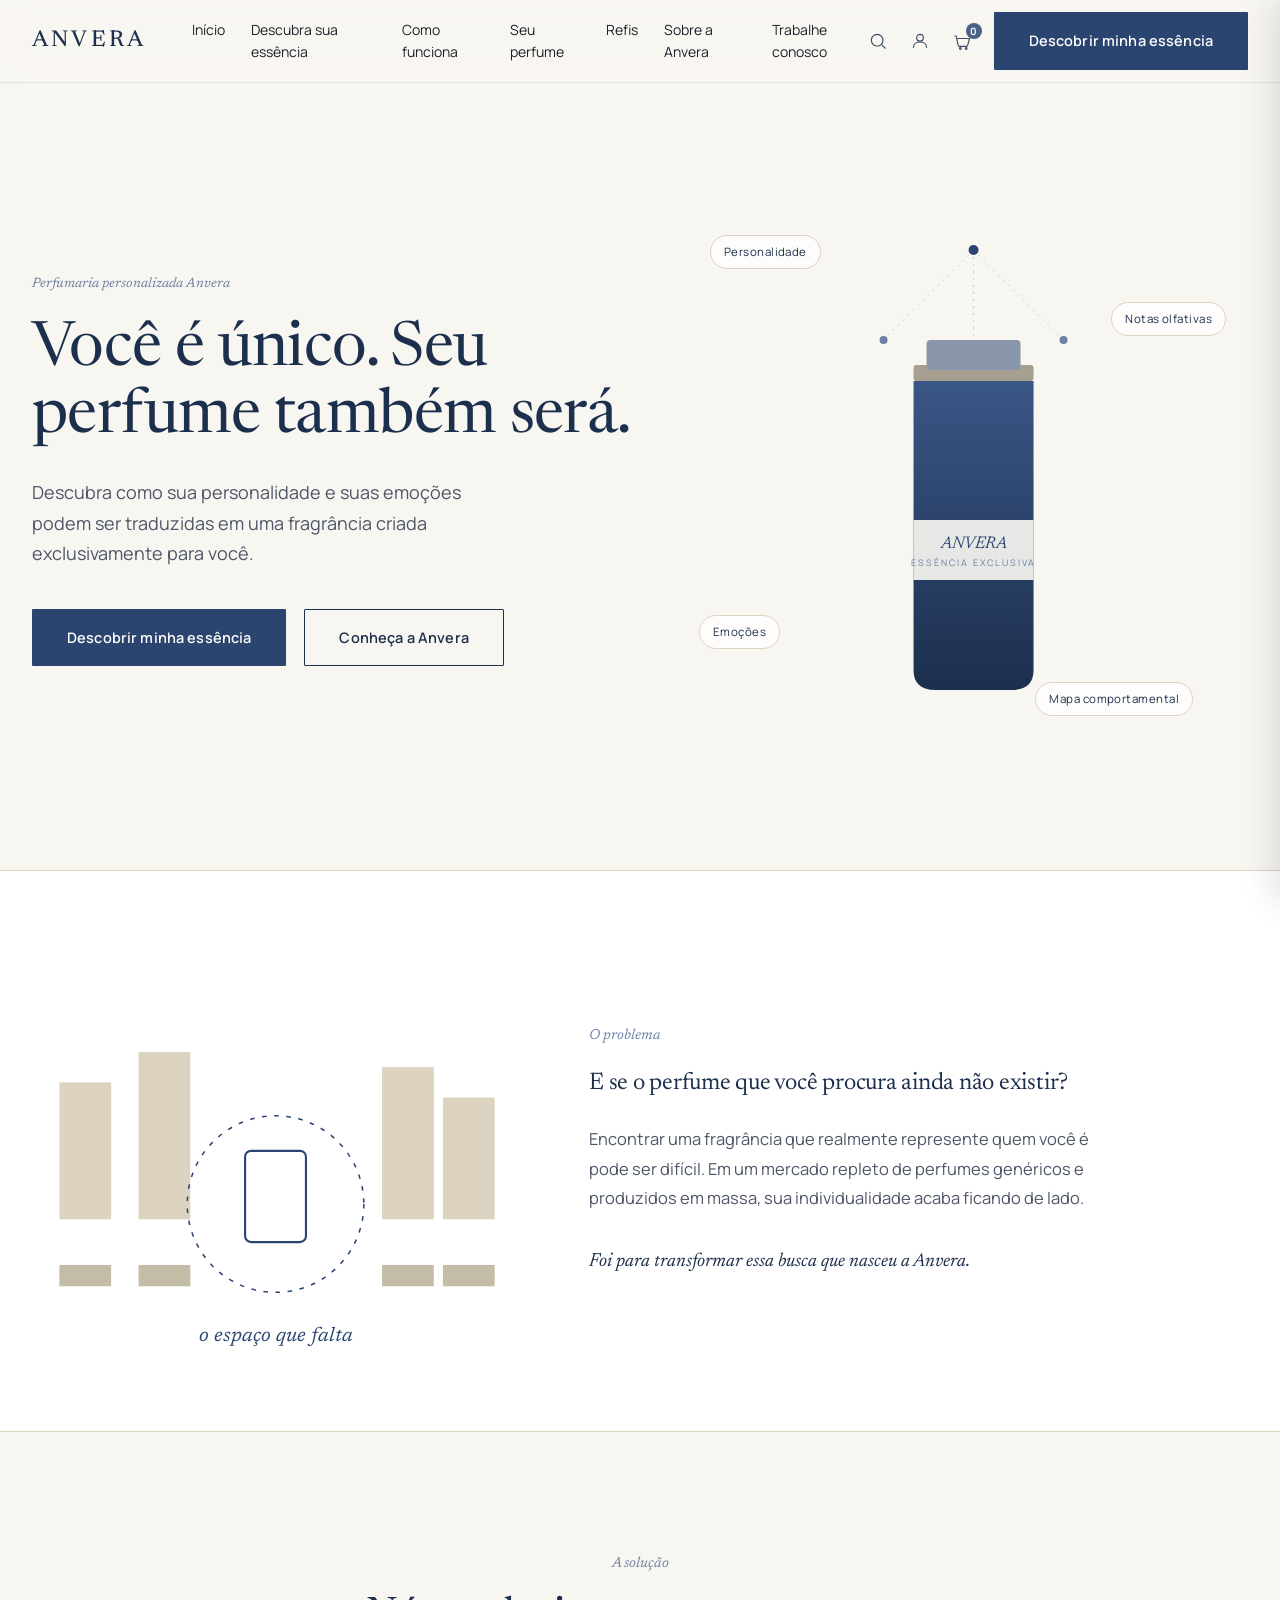
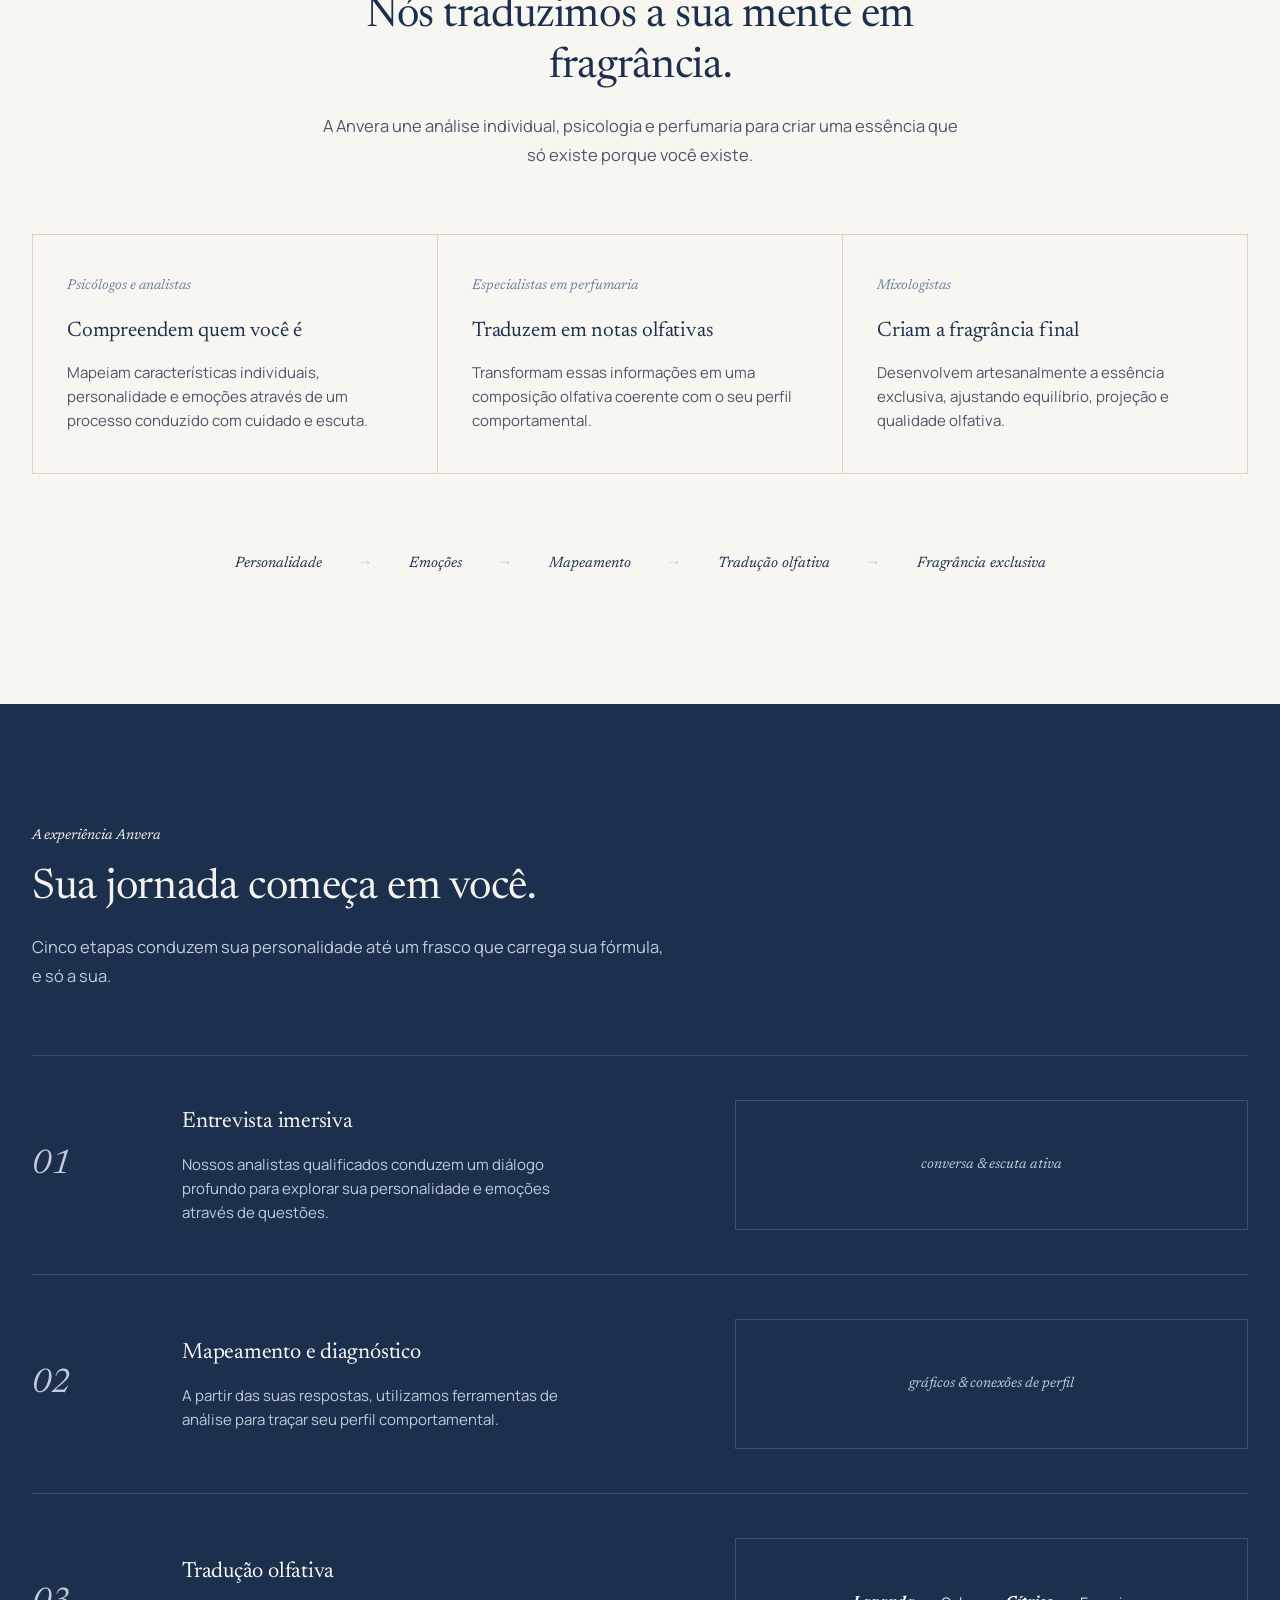
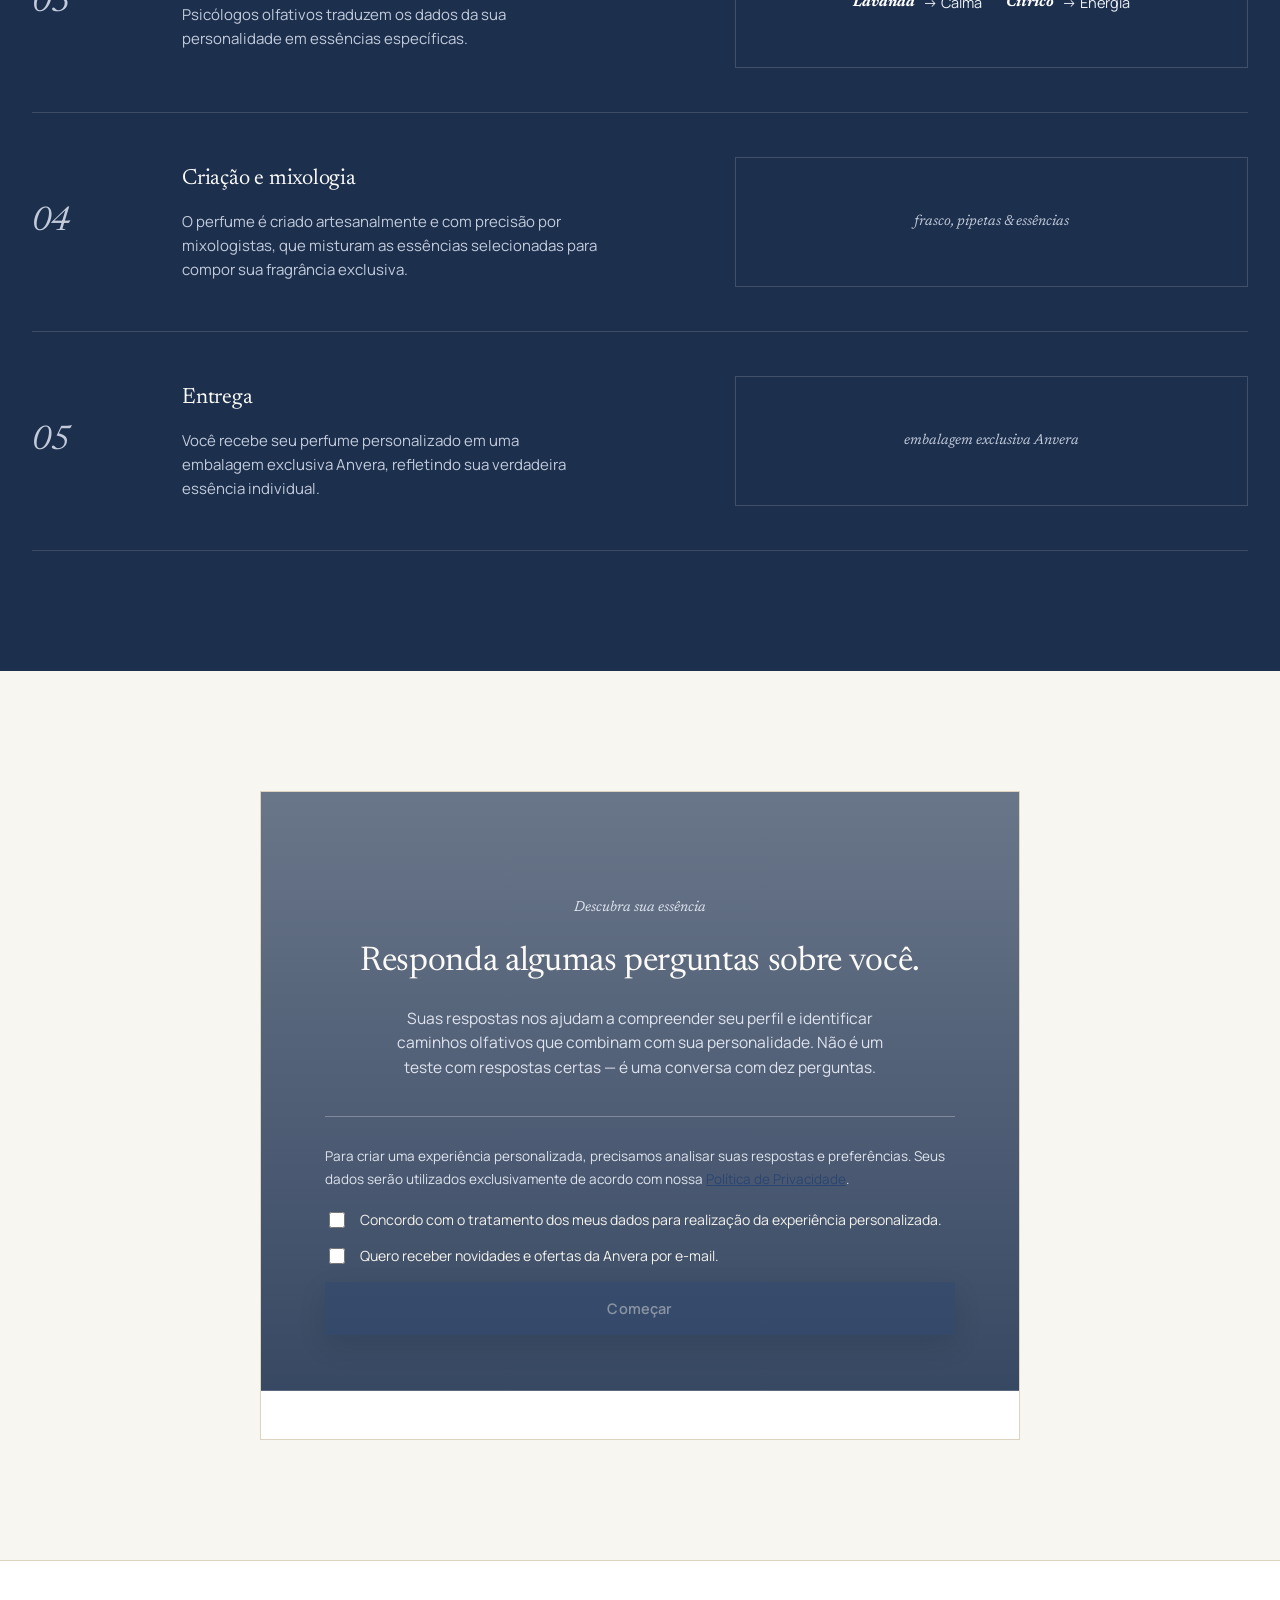
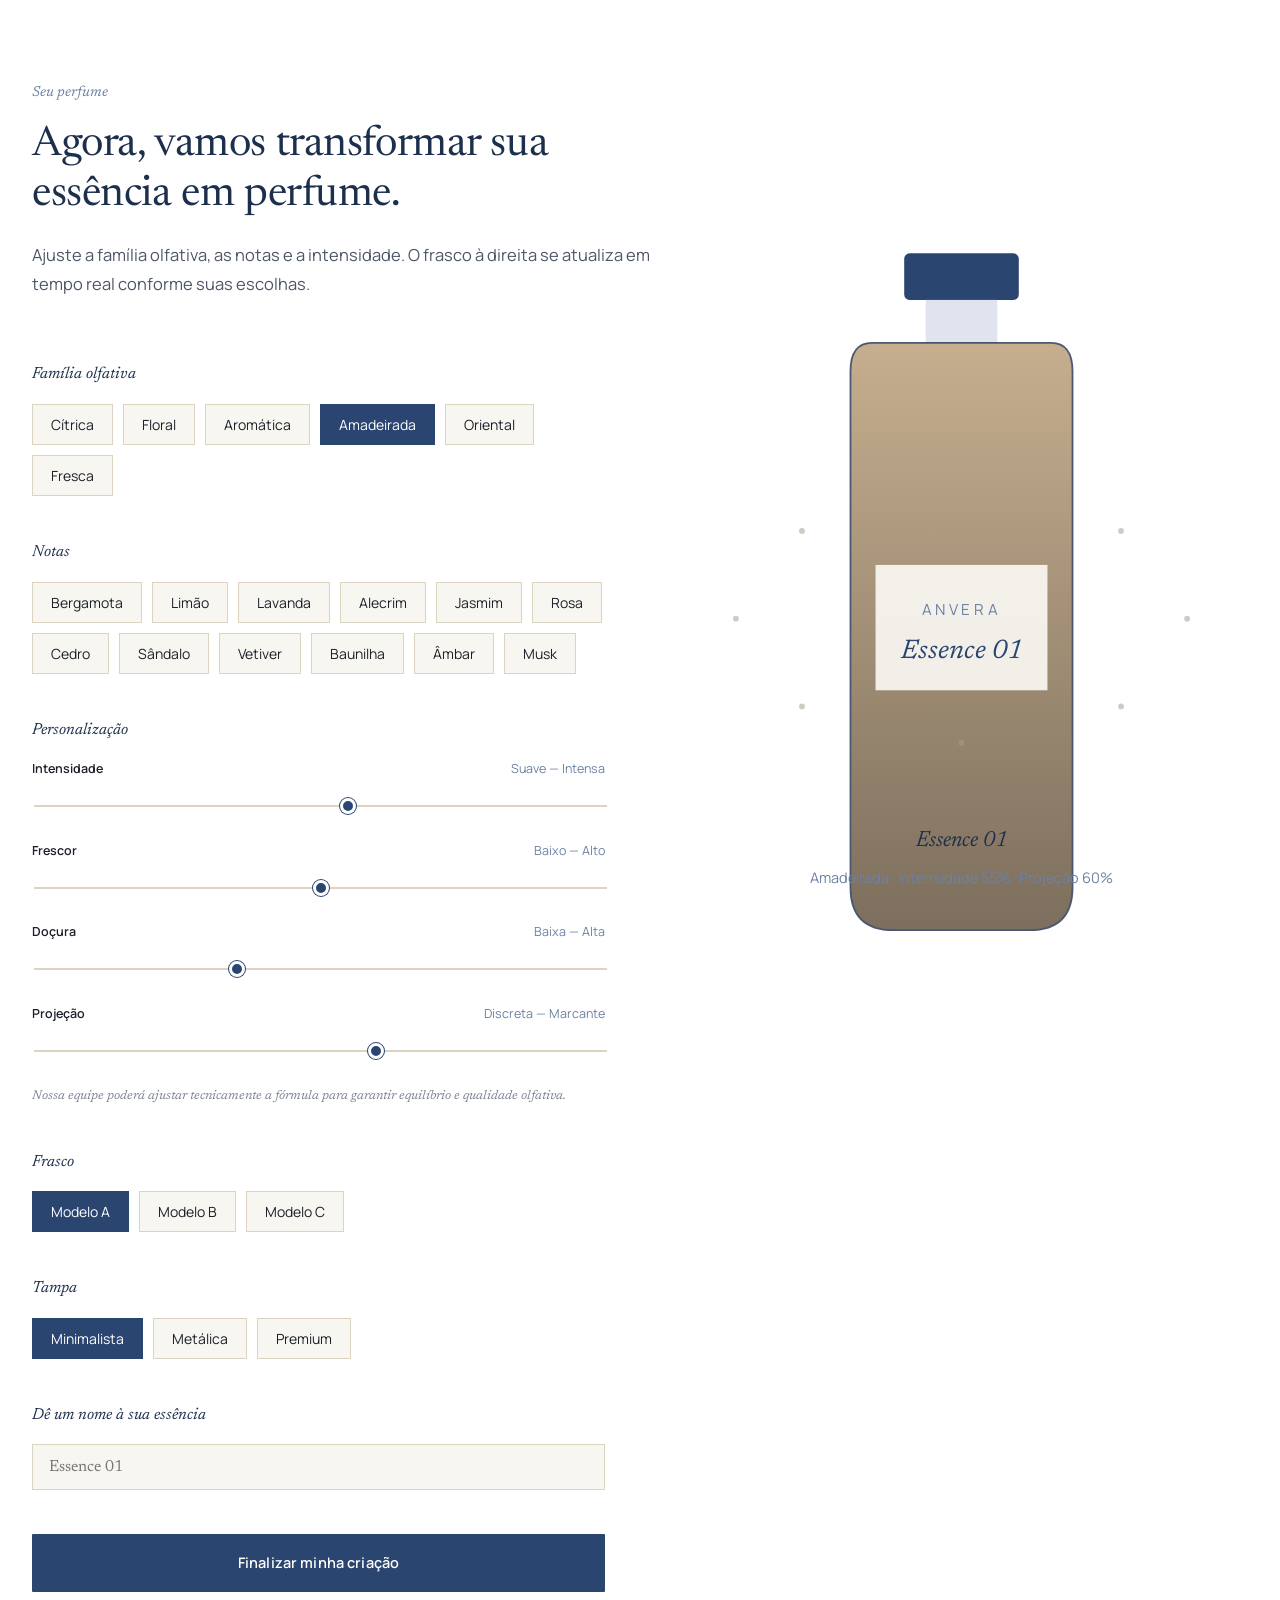
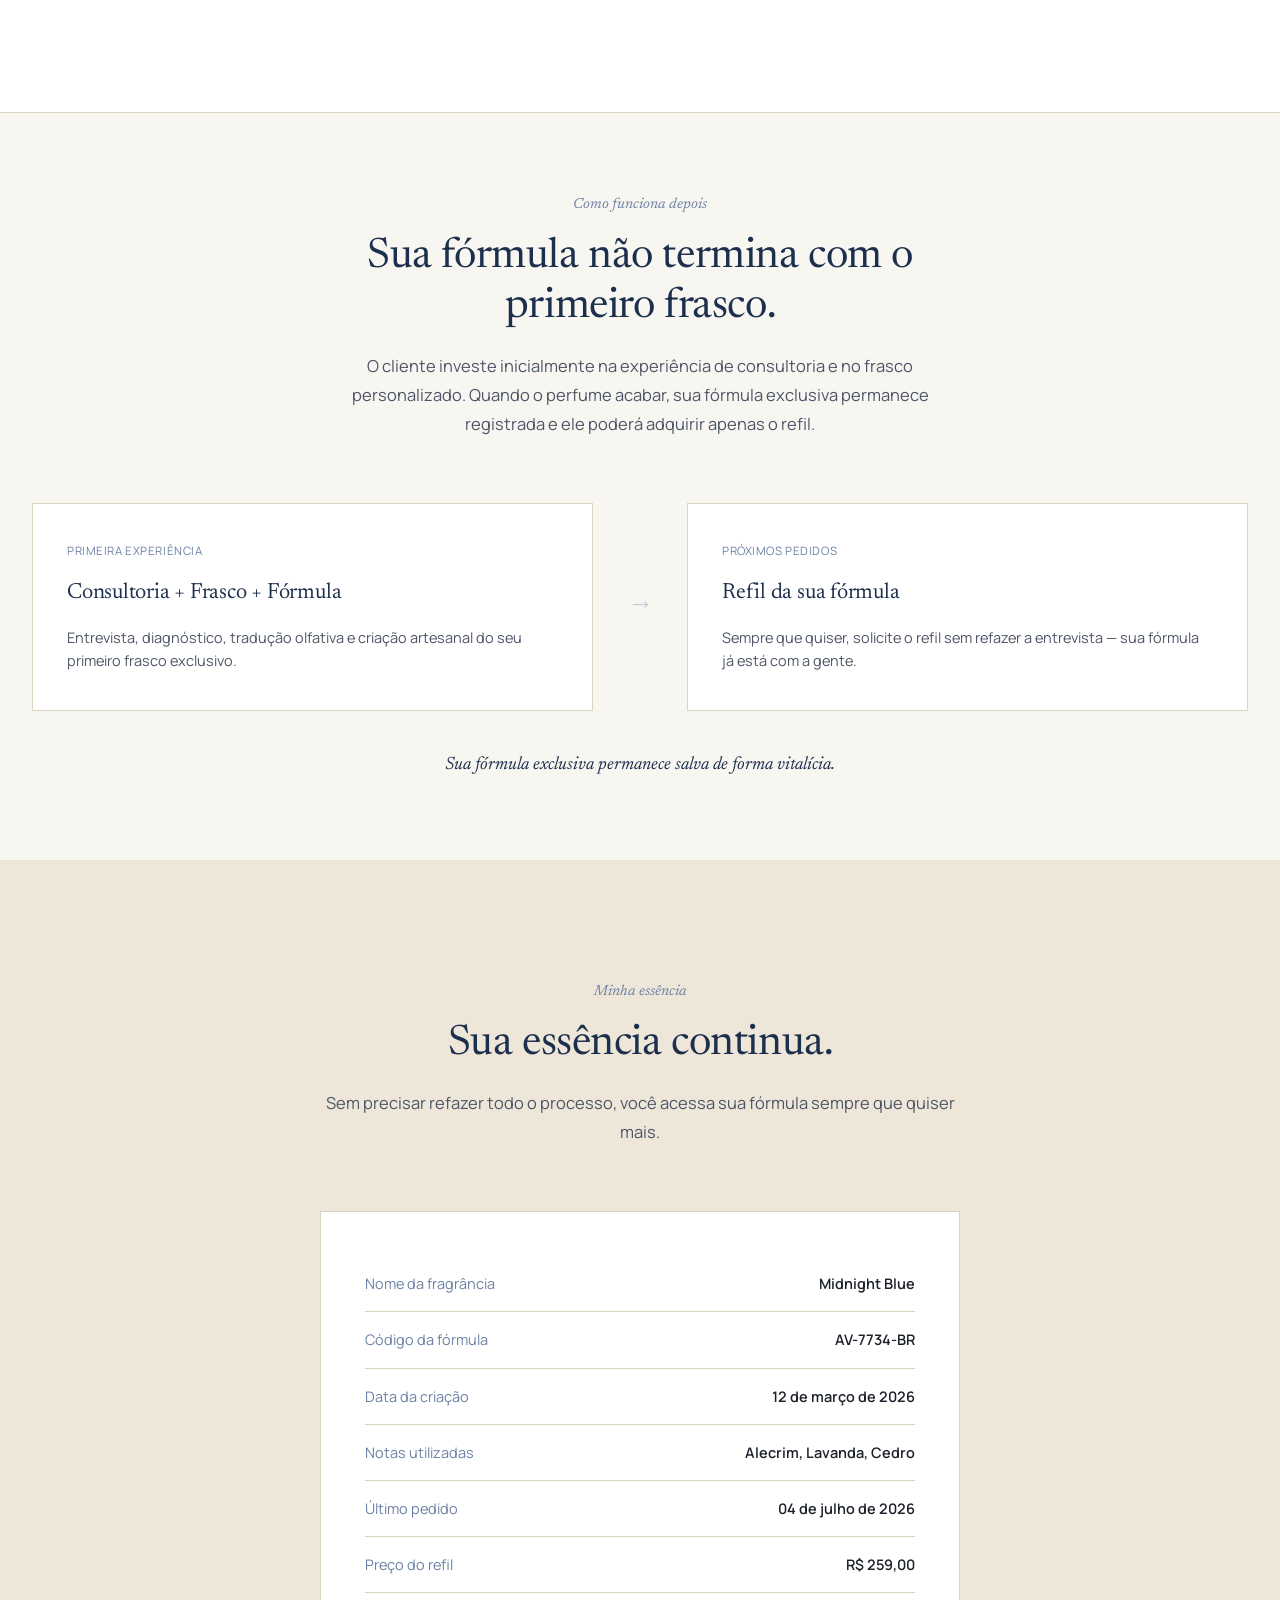
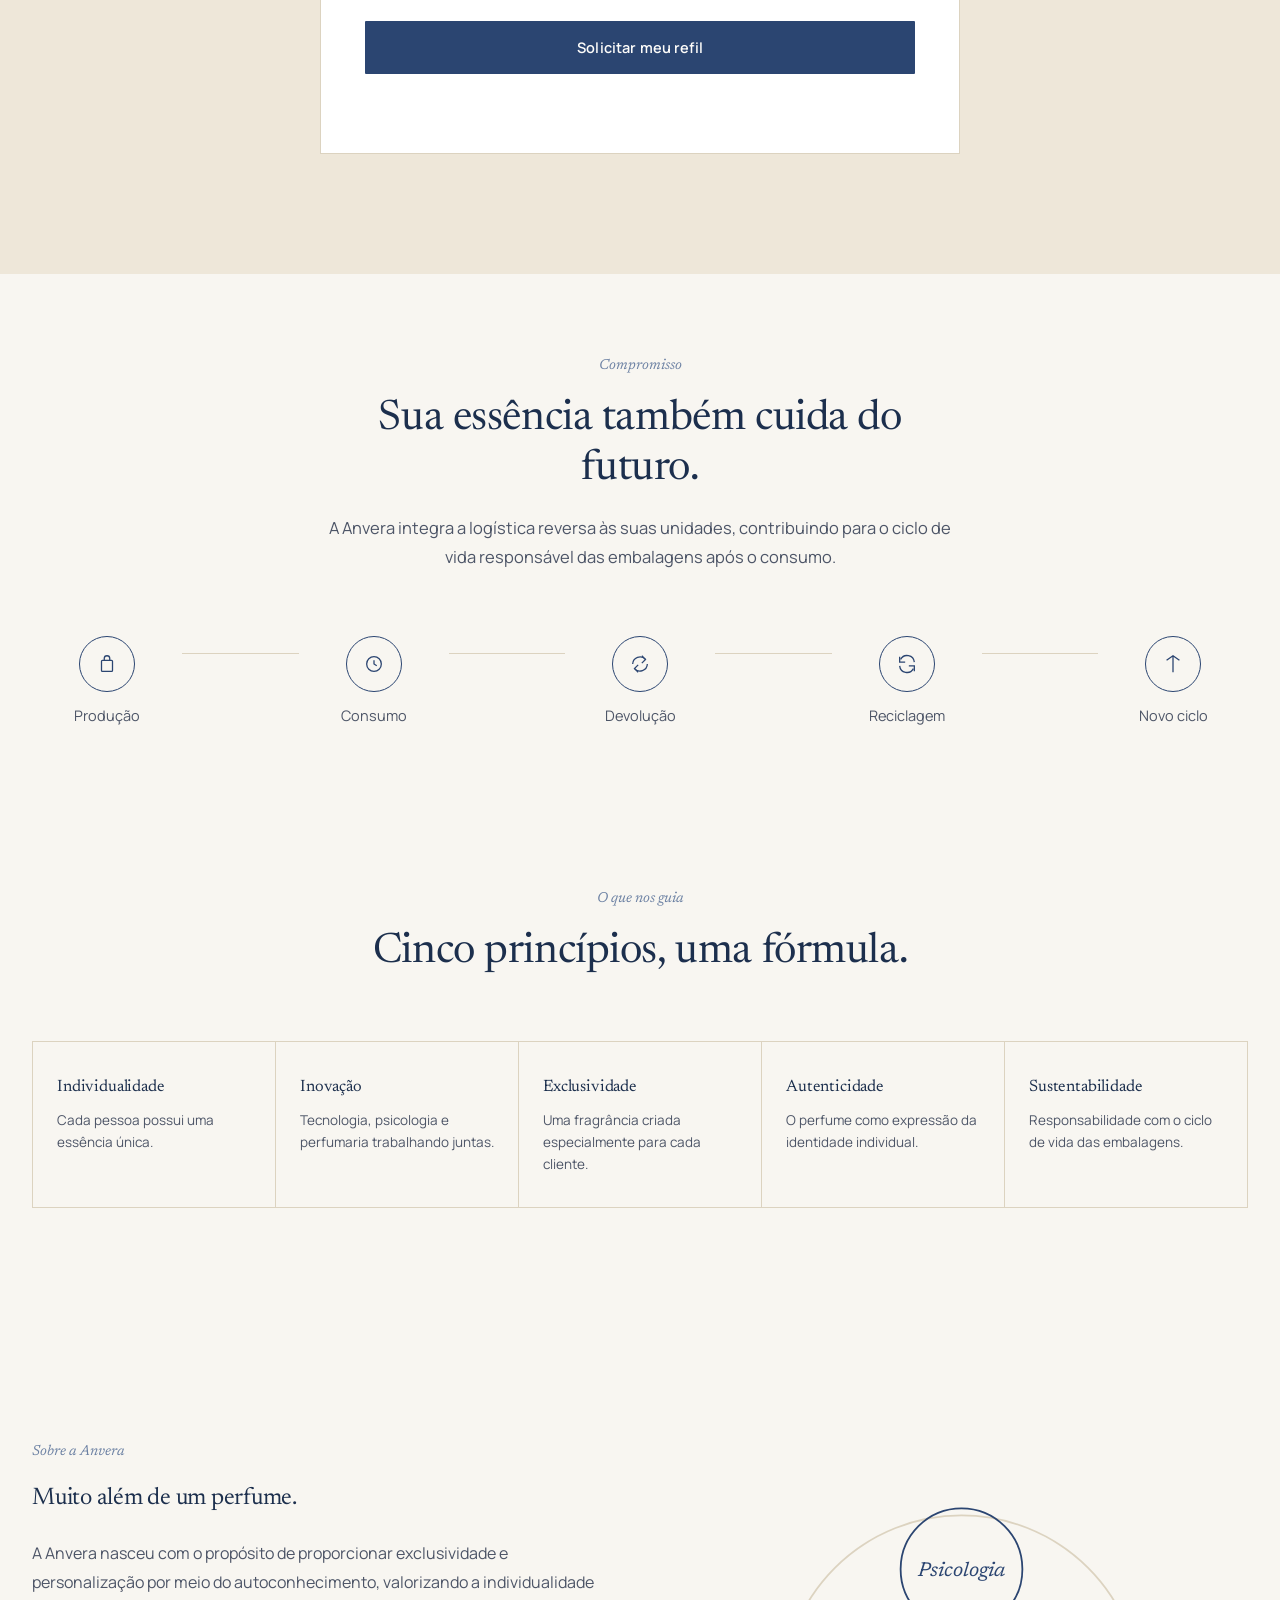
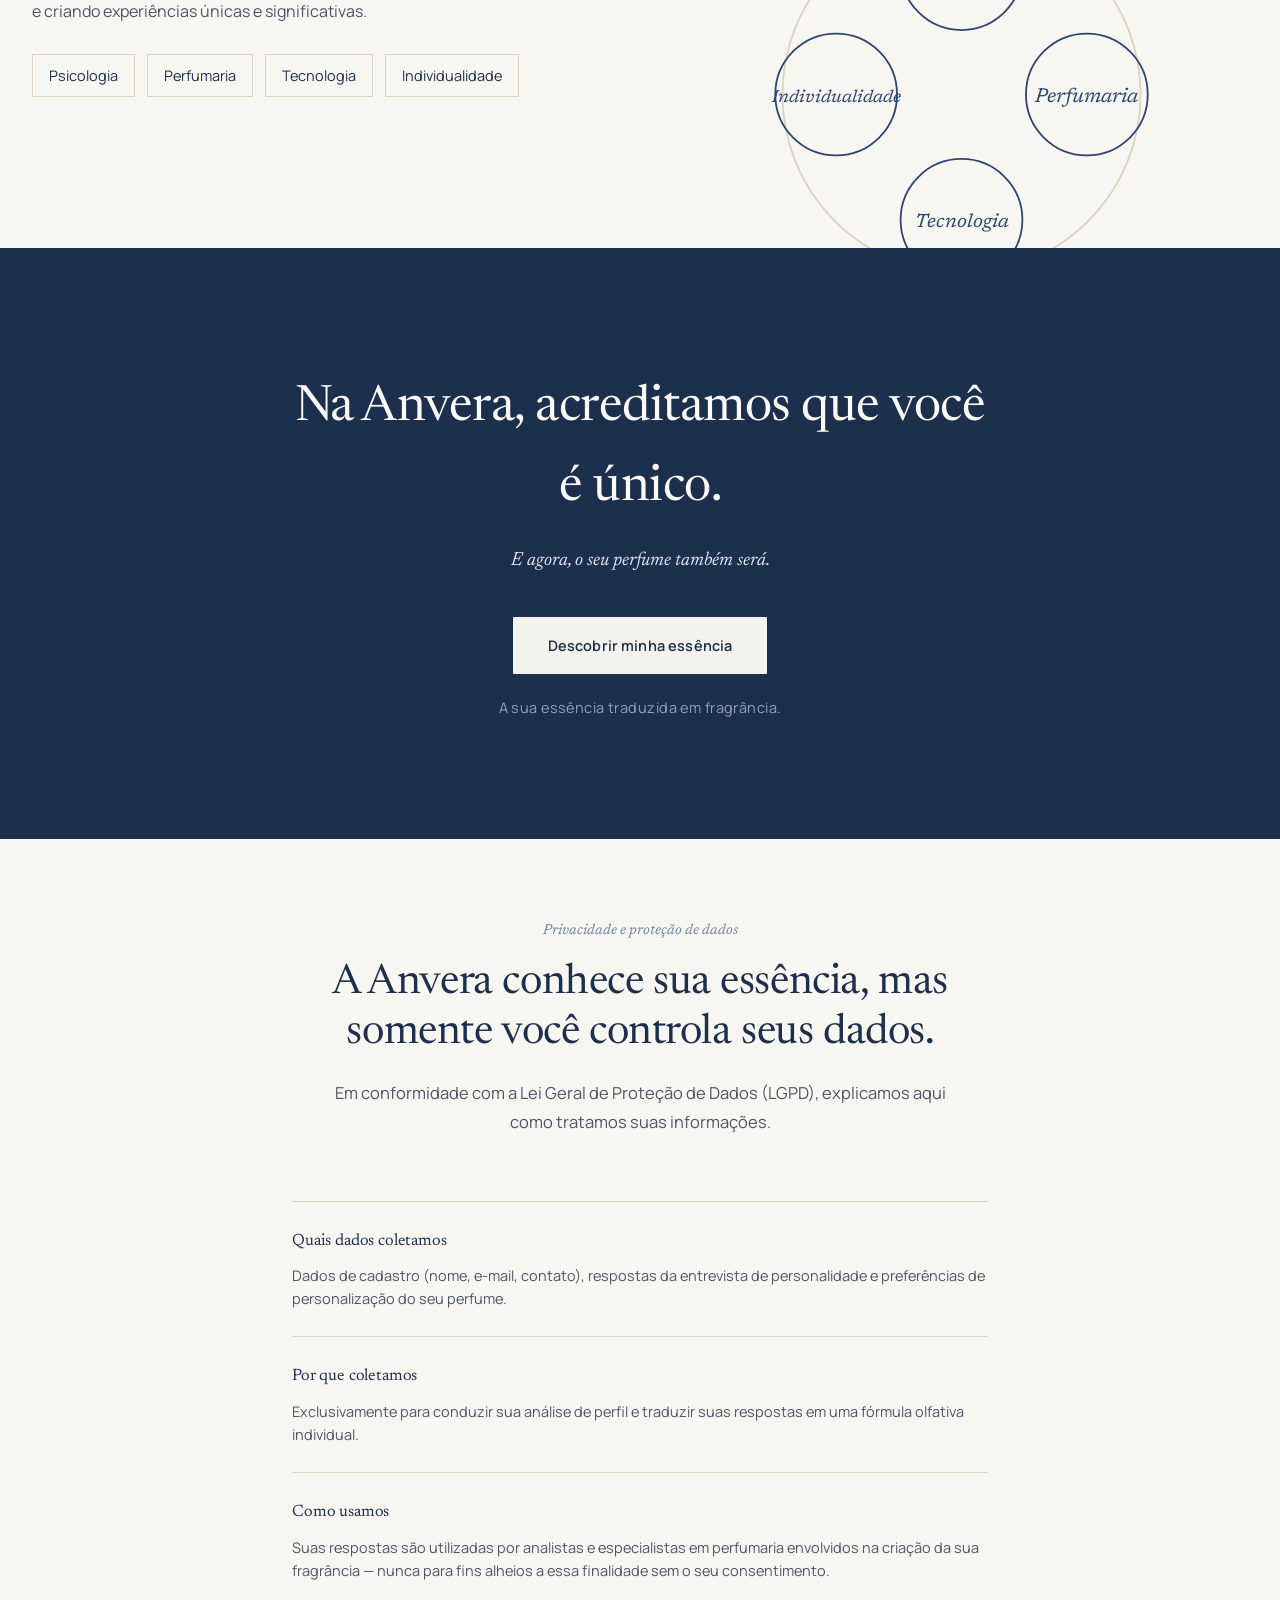
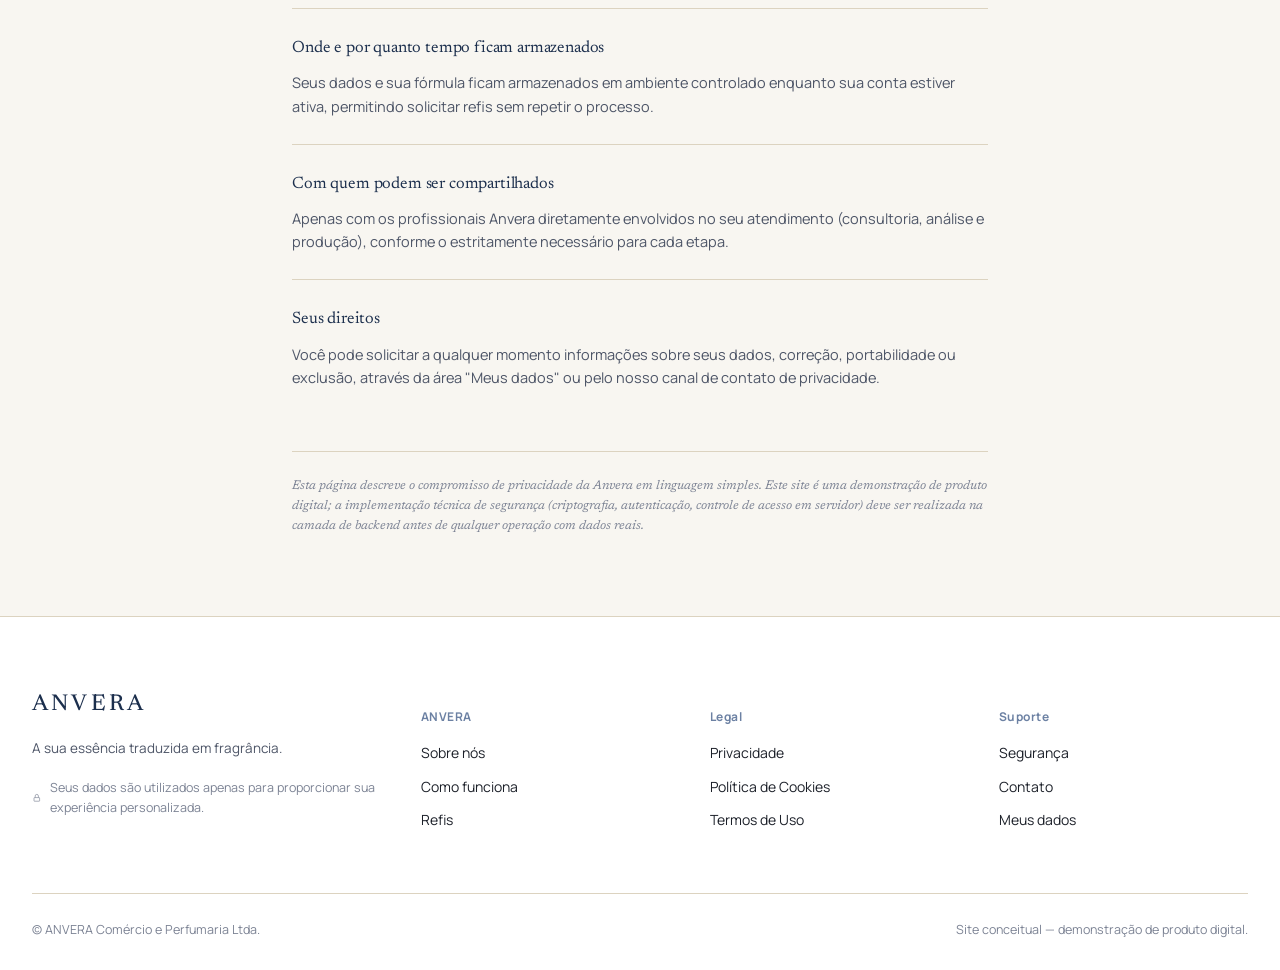
==== commit 3b3cca69: "Add files via upload menu corrigido" ====
--- a/index.html
+++ b/index.html
@@ -29,7 +29,7 @@
           <a href="#seu-perfume">Seu perfume</a>
           <a href="#refis">Refis</a>
           <a href="#sobre">Sobre a Anvera</a>
-          <a href="https://forms.cloud.microsoft/Pages/DesignPageV2.aspx?subpage=design&FormId=MMy0NxUzmEWJ5eYZCnArwDXx8RGs18lApIhpAKyGmKJURUpDWkxQQzJSQkhOMVZONFNOTU1OQjhNSy4u&Token=726558f8bc65459aa78f4f2ea34a0d5d"
+          <a href="https://docs.google.com/forms/d/e/1FAIpQLScMCBDO9sFvg70CIDDFygQCZ1SxFjYQ1NmdYuFDMpmOQYkAxg/viewform?usp=header"
             target="_blank" rel="noopener noreferrer">Trabalhe conosco</a>
         </nav>
       </div>
@@ -61,7 +61,10 @@
         </button>
       </div>
     </div>
-    <div class="mobile-menu" id="mobileMenu">
+  </header>
+
+  <!-- Menu mobile: fica FORA do header, pois o backdrop-filter do header cria um containing block e quebra o position:fixed -->
+  <div class="mobile-menu" id="mobileMenu" aria-hidden="true">
       <a href="#inicio">Início</a>
       <a href="#descubra">Descubra sua essência</a>
       <a href="#como-funciona">Como funciona</a>
@@ -69,11 +72,10 @@
       <a href="#refis">Refis</a>
       <a href="#sobre">Sobre a Anvera</a>
       <a
-        href="https://forms.cloud.microsoft/Pages/DesignPageV2.aspx?subpage=design&FormId=MMy0NxUzmEWJ5eYZCnArwDXx8RGs18lApIhpAKyGmKJURUpDWkxQQzJSQkhOMVZONFNOTU1OQjhNSy4u&Token=726558f8bc65459aa78f4f2ea34a0d5d">Trabalhe
+        href="https://docs.google.com/forms/d/e/1FAIpQLScMCBDO9sFvg70CIDDFygQCZ1SxFjYQ1NmdYuFDMpmOQYkAxg/viewform?usp=header">Trabalhe
         conosco</a>
       <a href="#descubra" class="btn btn-primary btn-block">Descobrir minha essência</a>
     </div>
-  </header>
 
   <main>
 
--- a/style.css
+++ b/style.css
@@ -291,6 +291,20 @@
   height: 1px;
   background: var(--blue-deep);
   display: block;
+  transform-origin: center;
+  transition: transform .35s ease, opacity .25s ease;
+}
+
+.hamburger[aria-expanded="true"] span:nth-child(1) {
+  transform: translateY(6px) rotate(45deg);
+}
+
+.hamburger[aria-expanded="true"] span:nth-child(2) {
+  opacity: 0;
+}
+
+.hamburger[aria-expanded="true"] span:nth-child(3) {
+  transform: translateY(-6px) rotate(-45deg);
 }
 
 @media (max-width:1219px) {
@@ -305,18 +319,38 @@
 
 .mobile-menu {
   position: fixed;
-  inset: 82px 0 0 0;
+  top: 82px;
+  left: 0;
+  right: 0;
+  bottom: 0;
   background: var(--paper);
   z-index: 490;
   padding: 32px;
-  display: none;
+  display: flex;
   flex-direction: column;
   gap: 26px;
   overflow-y: auto;
+  -webkit-overflow-scrolling: touch;
+  overscroll-behavior: contain;
+  opacity: 0;
+  visibility: hidden;
+  pointer-events: none;
+  transform: translateY(-12px);
+  transition: opacity .35s ease, transform .35s ease, visibility 0s linear .35s;
 }
 
 .mobile-menu.open {
-  display: flex;
+  opacity: 1;
+  visibility: visible;
+  pointer-events: auto;
+  transform: translateY(0);
+  transition: opacity .35s ease, transform .35s ease, visibility 0s;
+}
+
+@media (min-width:1220px) {
+  .mobile-menu {
+    display: none;
+  }
 }
 
 .mobile-menu a {
@@ -327,6 +361,12 @@
 
 .mobile-menu .btn {
   margin-top: 14px;
+  font-family: var(--sans, inherit);
+  font-size: 14.5px;
+}
+
+.mobile-menu a.btn-primary {
+  color: #fdfcfa;
 }
 
 /* ---------- Menu mobile ---------- */
@@ -671,7 +711,7 @@
   align-items: center;
   justify-content: center;
   color: var(--mist);
-  font-size: 13px;
+  font-size: 14.5px;
   font-style: italic;
   font-family: var(--serif);
 }
@@ -688,7 +728,7 @@
   display: flex;
   align-items: center;
   gap: 8px;
-  font-size: 13px;
+  font-size: 14.5px;
   font-style: normal;
   font-family: var(--sans);
   color: #eef1f6;
@@ -946,7 +986,7 @@
 .trait-pill {
   border: 1px solid var(--sand-line);
   padding: 8px 16px;
-  font-size: 13px;
+  font-size: 14.5px;
   color: var(--blue-deep);
   border-radius: 20px;
 }
@@ -1060,7 +1100,7 @@
 
 .preview-caption .fmeta {
   margin-top: 6px;
-  font-size: 13px;
+  font-size: 14.5px;
   color: var(--blue-soft);
 }
 
@@ -1407,7 +1447,7 @@
 }
 
 .cycle-node span {
-  font-size: 13px;
+  font-size: 14.5px;
   color: #4d5567;
 }
 
@@ -1486,7 +1526,7 @@
 .pillar {
   border: 1px solid var(--sand-line);
   padding: 9px 16px;
-  font-size: 13px;
+  font-size: 14.5px;
   color: var(--blue-deep);
 }
 
@@ -1531,7 +1571,7 @@
 
 .final-cta .tagline {
   margin-top: 22px;
-  font-size: 13px;
+  font-size: 14.5px;
   color: #93a0bb;
   letter-spacing: .03em;
 }
@@ -1833,7 +1873,7 @@
 
 .added-flash {
   display: inline-block;
-  font-size: 13px;
+  font-size: 14.5px;
   color: var(--success);
   opacity: 0;
   transition: opacity .3s ease;
@@ -1949,7 +1989,7 @@
 }
 
 .search-hint {
-  font-size: 13px;
+  font-size: 14.5px;
   color: #8a91a1;
   font-style: italic;
   font-family: var(--serif);
@@ -2058,7 +2098,7 @@
 }
 
 .account-panel .a-email {
-  font-size: 13px;
+  font-size: 14.5px;
   color: #7c8394;
   margin-top: 3px;
 }
